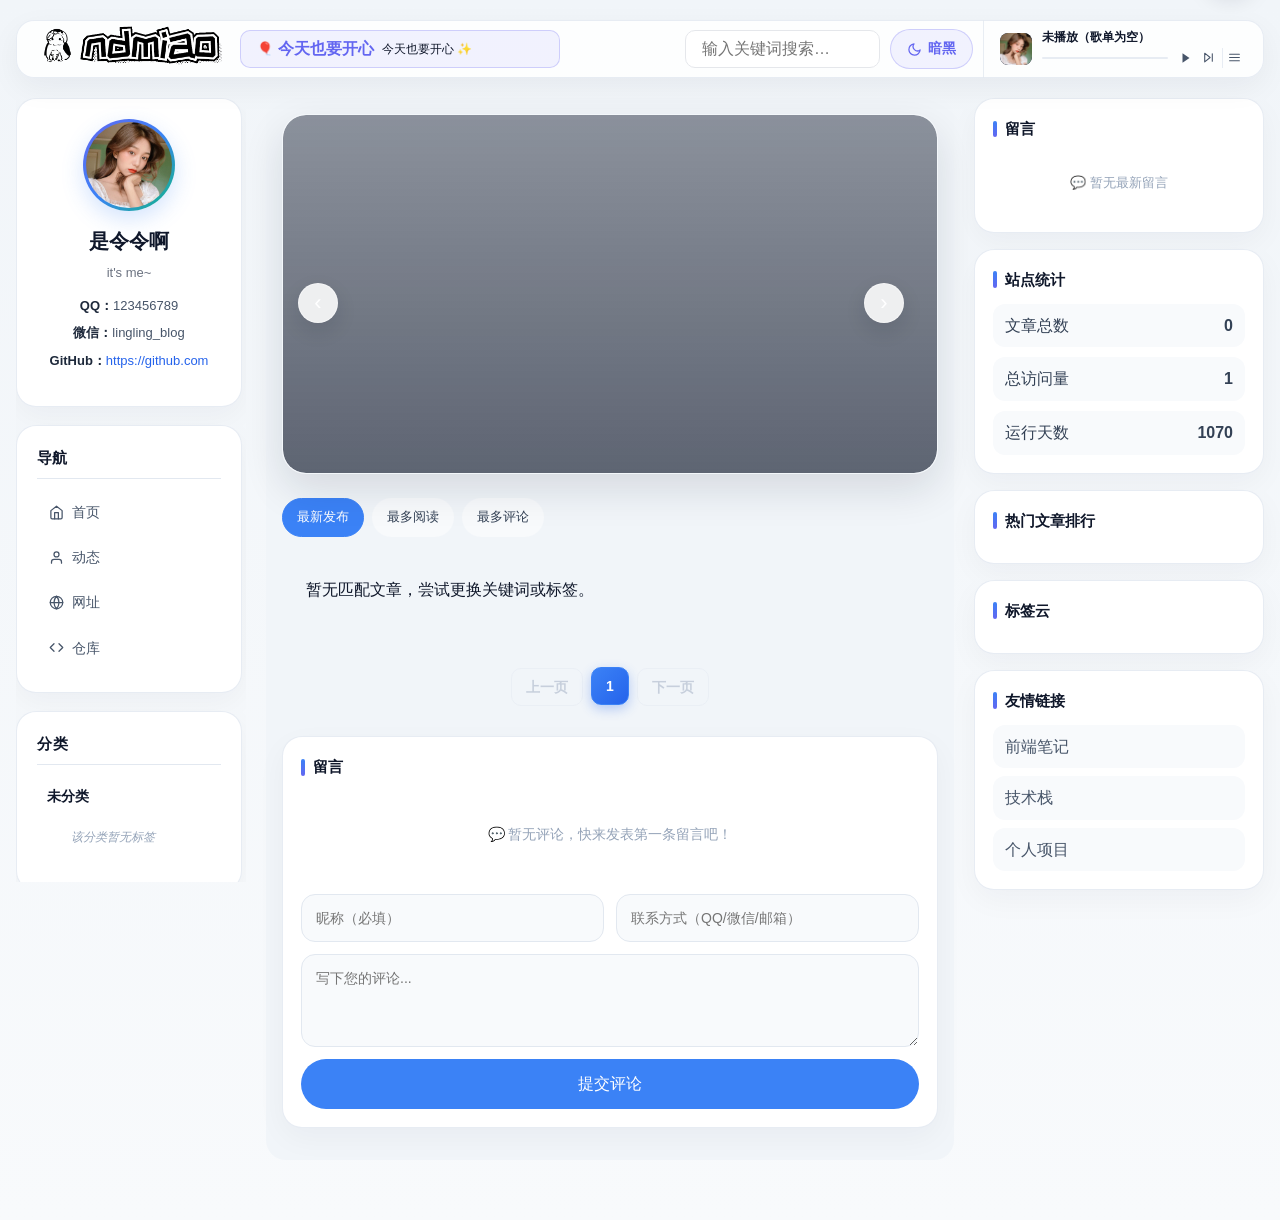
==== index.html @ 724eed47 "boko" ====
<!DOCTYPE html>
<html lang="zh-CN">
<head>
    <meta charset="UTF-8">
    <meta http-equiv="X-UA-Compatible" content="IE=edge">
    <meta name="viewport" content="width=device-width, initial-scale=1.0, maximum-scale=1.0, user-scalable=no">
    <title>是令令啊</title>
    <meta name="description" content="是令令啊的个人博客首页，包含技术随笔、生活记录、前端文章与互动体验。">
    <meta name="keywords" content="个人博客,前端,随笔,技术文章,标签云,RSS,站点地图">
    <link rel="stylesheet" href="css/index.css">
    <link rel="stylesheet" href="https://cdn.jsdelivr.net/npm/vditor@3.10.8/dist/index.css">
</head>
<body class="bg">
    <div id="skeletonOverlay" class="skeleton-overlay" aria-hidden="false">
        <div class="skeleton-box">
            <div class="skeleton-card"></div>
            <div class="skeleton-line"></div>
            <div class="skeleton-line"></div>
            <div class="skeleton-line"></div>
        </div>
    </div>
    <div class="yinying" id="pageLayout">
        <div class="top" role="banner">
            <div style="display:flex; align-items:center; gap:16px; margin-right:auto;">
                <div class="mingzi">
                    <a href="admin/login.html" title="管理员登录"><img src="img/firstlogo.gif" alt="博客logo"></a>
                </div>
                <!-- 顶栏跳动提示标语 (靠左展示) -->
                <div id="topNoticeBanner" class="top-notice-banner"></div>
            </div>
            <div class="top-actions">
                <form id="searchForm" action="#" method="get" role="search">
                    <input autocomplete="off" id="search_input" type="search" name="s"
                           placeholder="输入关键词搜索…" title="搜索文章" aria-label="搜索文章">
                </form>
                <button type="button" class="theme-toggle" id="themeToggle" title="切换暗黑/浅色模式">
                    <svg viewBox="0 0 24 24" width="15" height="15" fill="none" stroke="currentColor" stroke-width="2" stroke-linecap="round" stroke-linejoin="round" class="svg-icon"><path d="M21 12.79A9 9 0 1 1 11.21 3 7 7 0 0 0 21 12.79z"></path></svg>
                    <span>暗黑</span>
                </button>
                <button type="button" class="button" id="adminLogoutBtn" style="display:none;">
                    <svg viewBox="0 0 24 24" width="14" height="14" fill="none" stroke="currentColor" stroke-width="2" stroke-linecap="round" stroke-linejoin="round" class="svg-icon"><path d="M9 21H5a2 2 0 0 1-2-2V5a2 2 0 0 1 2-2h4"></path><polyline points="16 17 21 12 16 7"></polyline><line x1="21" y1="12" x2="9" y2="12"></line></svg>
                    <span>退出管理</span>
                </button>
                <div class="mp-inline" id="mpInline" style="position: relative;">
                    <button type="button" class="mp-inline-cover" id="mpInlineCoverBtn" aria-label="封面（点击切换播放/暂停）" title="点击播放/暂停">
                        <img id="mpCover" src="img/img6.jpg" alt="专辑封面" loading="lazy">
                    </button>
                    <div class="mp-inline-info">
                        <!-- 行1：歌名 -->
                        <div class="mp-inline-meta">
                            <div class="mp-inline-title" id="mpTitle">未播放</div>
                            <div class="mp-inline-time" style="display:none;"><span id="musicTimeCur">00:00</span> / <span id="musicTimeTot">00:00</span></div>
                        </div>
                        <!-- 行2：延长进度条 + 中心对齐控制按钮 -->
                        <div style="display:flex; align-items:center; gap:8px; width:100%;">
                            <div class="mp-inline-progress" id="musicProgress" role="slider" aria-label="播放进度" title="点击调整播放进度" style="flex:1;">
                                <div class="mp-inline-progress-bar" id="musicProgressBar"></div>
                            </div>
                            <div class="mp-inline-ctrls">
                                <button type="button" class="mp-inline-btn mp-inline-play" id="mpPlayBtn" aria-label="播放/暂停" title="播放/暂停">
                                    <svg viewBox="0 0 24 24" width="13" height="13" fill="currentColor" class="svg-icon"><polygon points="6 4 18 12 6 20 6 4"></polygon></svg>
                                </button>
                                <button type="button" class="mp-inline-btn" id="mpNextBtn" aria-label="下一首" title="下一首">
                                    <svg viewBox="0 0 24 24" width="13" height="13" fill="none" stroke="currentColor" stroke-width="2" stroke-linecap="round" stroke-linejoin="round" class="svg-icon"><polygon points="5 4 15 12 5 20 5 4"></polygon><line x1="19" y1="5" x2="19" y2="19"></line></svg>
                                </button>
                                <button type="button" class="mp-inline-btn mp-inline-list" id="mpListBtn" aria-label="展开歌单" title="展开歌单列表">
                                    <svg viewBox="0 0 24 24" width="13" height="13" fill="none" stroke="currentColor" stroke-width="2" stroke-linecap="round" stroke-linejoin="round" class="svg-icon"><line x1="3" y1="12" x2="21" y2="12"></line><line x1="3" y1="6" x2="21" y2="6"></line><line x1="3" y1="18" x2="21" y2="18"></line></svg>
                                </button>
                            </div>
                        </div>
                    </div>
                    <!-- 核心播放器 audio 元素 -->
                    <audio id="bgAudio" preload="auto"></audio>

                    <!-- 下拉出现的歌单列表 -->
                    <div class="mp-list-popover" id="mpListPopover" aria-hidden="true" style="display:none;">
                        <div class="mp-list-popover-head">
                            <span class="mp-list-popover-title">
                                <svg viewBox="0 0 24 24" width="14" height="14" fill="none" stroke="currentColor" stroke-width="2" stroke-linecap="round" stroke-linejoin="round" class="svg-icon" style="margin-right:4px;"><path d="M9 18V5l12-2v13"></path><circle cx="6" cy="18" r="3"></circle><circle cx="18" cy="16" r="3"></circle></svg>
                                播放列表
                            </span>
                            <span class="mp-list-popover-meta">
                                <span id="musicTimeCur2">00:00</span> / <span id="musicTimeTot2">00:00</span>
                                <button type="button" class="mp-gear" id="mpGearBtn" title="歌单管理（仅管理员）" aria-label="歌单管理">
                                    <svg viewBox="0 0 24 24" width="16" height="16" fill="none" stroke="currentColor" stroke-width="2" stroke-linecap="round" stroke-linejoin="round" class="svg-icon"><circle cx="12" cy="12" r="3"></circle><path d="M19.4 15a1.65 1.65 0 0 0 .33 1.82l.06.06a2 2 0 1 1-2.83 2.83l-.06-.06a1.65 1.65 0 0 0-1.82-.33 1.65 1.65 0 0 0-1 1.51V21a2 2 0 1 1-4 0v-.09A1.65 1.65 0 0 0 9 19.4a1.65 1.65 0 0 0-1.82.33l-.06.06a2 2 0 1 1-2.83-2.83l.06-.06a1.65 1.65 0 0 0 .33-1.82 1.65 1.65 0 0 0-1.51-1H3a2 2 0 1 1 0-4h.09A1.65 1.65 0 0 0 4.6 9a1.65 1.65 0 0 0-.33-1.82l-.06-.06a2 2 0 1 1 2.83-2.83l.06.06a1.65 1.65 0 0 0 1.82.33H9a1.65 1.65 0 0 0 1-1.51V3a2 2 0 1 1 4 0v.09a1.65 1.65 0 0 0 1 1.51 1.65 1.65 0 0 0 1.82-.33l.06-.06a2 2 0 1 1 2.83 2.83l-.06.06a1.65 1.65 0 0 0-.33 1.82V9a1.65 1.65 0 0 0 1.51 1H21a2 2 0 1 1 0 4h-.09a1.65 1.65 0 0 0-1.51 1z"></path></svg>
                                </button>
                                <button type="button" class="mp-list-popover-close" id="mpListCloseBtn" title="收起歌单">×</button>
                            </span>
                        </div>
                        <ol class="mp-list" id="mpPlayList"></ol>
                    </div>
                </div>
                <button type="button" class="hamburger mobile-only" id="hamburger" title="打开侧边栏菜单">
                    <svg viewBox="0 0 24 24" width="18" height="18" fill="none" stroke="currentColor" stroke-width="2" stroke-linecap="round" stroke-linejoin="round" class="svg-icon"><line x1="3" y1="12" x2="21" y2="12"></line><line x1="3" y1="6" x2="21" y2="6"></line><line x1="3" y1="18" x2="21" y2="18"></line></svg>
                </button>
            </div>
        </div>

        <aside class="box1" aria-label="侧边栏">
            <div class="touxiang" style="cursor:pointer;" onclick="switchView('space')" title="点击进入个人空间动态">
                <img src="img/img6.jpg" alt="博客博主头像" loading="lazy" id="profileAvatar">
                <div class="nicheng" id="profileName">是令令啊</div>
                <div class="nicheng2" id="profileBio">it's me~</div>
                <div class="profile-social-list" id="leftProfileSocialList" style="margin-top:10px; display:flex; flex-direction:column; gap:4px; font-size:13px; text-align:center;"></div>
                <div class="profile-actions">
                    <button type="button" id="editProfileBtn" style="display:none;">编辑资料</button>
                </div>
            </div>
            <div class="daohang">
                <ul>
                    <li class="daohanglan">导航</li>
                    <li><a href="#" title="首页" onclick="switchView('list'); activeFilters = []; renderArticles(); return false;">首页</a></li>
                    <li><a href="#" title="个人空间动态" onclick="switchView('space'); return false;">动态</a></li>
                    <li><a href="#" title="网址">网址</a></li>
                    <li><a href="#" title="友人">友人</a></li>
                    <li><a href="#" title="仓库">仓库</a></li>
                </ul>
            </div>
            <div class="zucheng">
                <ul>
                    <li class="daohanglan">组成</li>
                    <li><a href="#" title="查看分类">分类</a></li>
                    <li><a href="#" title="查看页面">页面</a></li>
                    <li><a href="#" title="查看友链">友链</a></li>
                </ul>
            </div>
            <div class="guanli" id="leftGuanliSection" aria-label="管理员板块">
                <ul>
                    <!-- 管理员专属条目：由 renderAdminUI() 动态注入 -->
                </ul>
            </div>
        </aside>

        <main class="box2" id="mainContent">
            <!-- 视图 1：文章列表视图 -->
            <div id="listView" class="main-view active">
                <section class="hero-carousel" aria-label="置顶推荐文章" style="position:relative; margin-bottom:24px;">
                    <article class="hero-glass-card" id="heroCard">
                        <div class="glass-overlay">
                            <h3 id="heroTitle" class="glass-title"></h3>
                            <div id="heroMeta" class="glass-meta"></div>
                            <p id="heroSummary" class="glass-summary"></p>
                        </div>
                    </article>
                    <div class="hero-control">
                        <button type="button" id="heroPrev" title="上一条推荐">‹</button>
                        <button type="button" id="heroNext" title="下一条推荐">›</button>
                    </div>
                </section>

                <section class="article-tools" style="display:flex; align-items:center; justify-content:space-between; flex-wrap:nowrap; gap:12px;">
                    <div style="display:flex; align-items:center; gap:12px; flex-wrap:wrap;">
                        <div class="sort-group" style="transform:none; margin:0;" aria-label="排序方式">
                            <button type="button" data-sort="date" class="active">最新发布</button>
                            <button type="button" data-sort="read">最多阅读</button>
                            <button type="button" data-sort="comment">最多评论</button>
                        </div>
                        <div class="filter-chips" id="activeFilters" aria-live="polite"></div>
                    </div>
                    <button type="button" class="primary-btn" id="homeAddArticleBtn" onclick="openArticleEditor()" style="display:none; padding:8px 18px; font-size:13px; border-radius:999px; align-items:center; gap:6px; flex-shrink:0; margin:0;">
                        <svg viewBox="0 0 24 24" width="14" height="14" fill="none" stroke="currentColor" stroke-width="2" stroke-linecap="round" stroke-linejoin="round" class="svg-icon"><path d="M11 4H4a2 2 0 0 0-2 2v14a2 2 0 0 0 2 2h14a2 2 0 0 0 2-2v-7"></path><path d="M18.5 2.5a2.121 2.121 0 0 1 3 3L12 15l-4 1 1-4 9.5-9.5z"></path></svg>
                        <span>新增文章</span>
                    </button>
                </section>

                <!-- 筛选结果标题：仅在有筛选/搜索条件时显示 -->
                <div id="filterResultHeader" class="filter-result-header" style="display:none;"></div>

                <section class="article-list" id="articleList" aria-label="文章列表"></section>

                <div class="page-box" id="pagination" aria-label="分页导航"></div>

                <section class="comments box3-card" id="commentSection">
                    <h4>留言</h4>
                    <div id="commentList"></div>
                    <form id="commentForm" class="comment-form" action="#" style="margin-top:16px;">
                        <div class="comment-form-row">
                            <div class="comment-form-col">
                                <input id="commentName" type="text" placeholder="昵称（必填）" required>
                            </div>
                            <div class="comment-form-col">
                                <input id="commentContact" type="text" placeholder="联系方式（QQ/微信/邮箱）" required>
                            </div>
                        </div>
                        <textarea id="commentContent" rows="3" placeholder="写下您的评论..." required></textarea>
                        <button type="submit">提交评论</button>
                    </form>
                </section>
            </div>

            <!-- 视图 2：文章阅读/详情视图（整体布局不变，主区域直接切换） -->
            <div id="detailView" class="main-view" style="display:none;">
                <div class="inline-detail-card">
                    <div class="inline-header">
                        <button type="button" class="back-btn" id="detailBackBtn">
                            <svg viewBox="0 0 24 24" width="14" height="14" fill="none" stroke="currentColor" stroke-width="2" stroke-linecap="round" stroke-linejoin="round" class="svg-icon"><line x1="19" y1="12" x2="5" y2="12"></line><polyline points="12 19 5 12 12 5"></polyline></svg>
                            <span>返回文章列表</span>
                        </button>
                        <div class="inline-detail-actions" id="detailAdminActions" style="display:none;">
                            <button type="button" class="action-btn admin-edit" id="detailEditBtn">
                                <svg viewBox="0 0 24 24" width="14" height="14" fill="none" stroke="currentColor" stroke-width="2" stroke-linecap="round" stroke-linejoin="round" class="svg-icon"><path d="M11 4H4a2 2 0 0 0-2 2v14a2 2 0 0 0 2 2h14a2 2 0 0 0 2-2v-7"></path><path d="M18.5 2.5a2.121 2.121 0 0 1 3 3L12 15l-4 1 1-4 9.5-9.5z"></path></svg>
                                <span>编辑文章</span>
                            </button>
                            <button type="button" class="action-btn delete-btn" id="detailDeleteBtn">
                                <svg viewBox="0 0 24 24" width="14" height="14" fill="none" stroke="currentColor" stroke-width="2" stroke-linecap="round" stroke-linejoin="round" class="svg-icon"><polyline points="3 6 5 6 21 6"></polyline><path d="M19 6v14a2 2 0 0 1-2 2H7a2 2 0 0 1-2-2V6m3 0V4a2 2 0 0 1 2-2h4a2 2 0 0 1 2 2v2"></path></svg>
                                <span>删除文章</span>
                            </button>
                        </div>
                    </div>
                    <h1 id="inlineDetailTitle" class="inline-title">文章标题</h1>
                    <div class="inline-meta" id="inlineDetailMeta"></div>
                    <img id="inlineDetailCover" class="inline-cover" src="" alt="文章封面">
                    <div class="inline-tags" id="inlineDetailTags"></div>
                    <div class="inline-content markdown-content" id="inlineDetailContent"></div>

                    <!-- 详情页：文章内容下方居中 → 点赞 / 收藏 -->
                    <div class="detail-like-favorite-bar" id="detailLikeFavoriteBar" aria-label="点赞与收藏">
                        <button type="button" class="detail-like-btn" data-viewer-action="like">
                            <svg viewBox="0 0 24 24" width="16" height="16" fill="none" stroke="currentColor" stroke-width="2" stroke-linecap="round" stroke-linejoin="round" class="svg-icon"><path d="M14 9V5a3 3 0 0 0-3-3l-4 9v11h11.28a2 2 0 0 0 2-1.7l1.38-9a2 2 0 0 0-2-2.3zM7 22H4a2 2 0 0 1-2-2v-7a2 2 0 0 1 2-2h3"></path></svg>
                            <span class="btn-text">点赞</span>
                        </button>
                        <button type="button" class="detail-fav-btn" data-viewer-action="favorite">
                            <svg viewBox="0 0 24 24" width="16" height="16" fill="none" stroke="currentColor" stroke-width="2" stroke-linecap="round" stroke-linejoin="round" class="svg-icon"><polygon points="12 2 15.09 8.26 22 9.27 17 14.14 18.18 21.02 12 17.77 5.82 21.02 7 14.14 2 9.27 8.91 8.26 12 2"></polygon></svg>
                            <span class="btn-text">收藏</span>
                        </button>
                    </div>

                    <!-- 文章详情页专属评论区域 -->
                    <section class="detail-comments-box" style="margin-top:40px; padding-top:24px; border-top:1px solid var(--border-color);">
                        <h3 style="font-size:18px; font-weight:700; margin-bottom:16px; display:flex; align-items:center; gap:8px;">
                            <svg viewBox="0 0 24 24" width="18" height="18" fill="none" stroke="currentColor" stroke-width="2" stroke-linecap="round" stroke-linejoin="round" class="svg-icon"><path d="M21 15a2 2 0 0 1-2 2H7l-4 4V5a2 2 0 0 1 2-2h14a2 2 0 0 1 2 2z"></path></svg>
                            <span>本文评论</span>
                        </h3>
                        <div id="inlineArticleCommentList" style="margin-bottom:20px;"></div>
                        <form id="inlineArticleCommentForm" onsubmit="return false;" class="comment-form">
                            <div class="comment-form-row" style="margin-bottom:10px;">
                                <div class="comment-form-col">
                                    <input id="inlineArticleCommentName" type="text" placeholder="昵称（必填）" required>
                                </div>
                                <div class="comment-form-col">
                                    <input id="inlineArticleCommentContact" type="text" placeholder="联系方式（QQ/微信/邮箱）" required>
                                </div>
                            </div>
                            <div style="margin-bottom:10px;">
                                <textarea id="inlineArticleCommentContent" rows="3" placeholder="写下您对本文的评论与想法..." required style="width:100%; padding:10px 14px; border-radius:10px; border:1px solid var(--border-color); font-size:14px; font-family:inherit; background:var(--bg-card); color:var(--text-main);"></textarea>
                            </div>
                            <button type="button" id="inlineArticleCommentSubmit" class="primary-btn" style="padding:10px 24px; border-radius:999px; font-size:14px; font-weight:600;">发表评论</button>
                        </form>
                    </section>
                </div>
            </div>

            <!-- 视图 3：文章编辑器视图 -->
            <div id="editorView" class="main-view" style="display:none;">
                <div class="inline-editor-card">
                    <div class="inline-header" style="display:flex; align-items:center; justify-content:space-between; flex-wrap:wrap; gap:10px;">
                        <div style="display:flex; align-items:center; gap:12px;">
                            <h3 id="editorFormTitle" style="margin:0;">文章编辑器</h3>
                            <span id="editorAutoSaveStatus" style="font-size:12px; color:var(--primary); font-weight:600; background:var(--primary-light); padding:4px 10px; border-radius:999px; display:inline-flex; align-items:center; gap:4px;">
                                <svg viewBox="0 0 24 24" width="13" height="13" fill="none" stroke="currentColor" stroke-width="2" stroke-linecap="round" stroke-linejoin="round" class="svg-icon"><path d="M19 21H5a2 2 0 0 1-2-2V5a2 2 0 0 1 2-2h11l5 5v11a2 2 0 0 1-2 2z"></path><polyline points="17 21 17 13 7 13 7 21"></polyline><polyline points="7 3 7 8 15 8"></polyline></svg>
                                实时防丢自动保存开启
                            </span>
                        </div>
                        <button type="button" class="back-btn" id="editorCancelBtn">
                            <svg viewBox="0 0 24 24" width="14" height="14" fill="none" stroke="currentColor" stroke-width="2" stroke-linecap="round" stroke-linejoin="round" class="svg-icon"><line x1="19" y1="12" x2="5" y2="12"></line><polyline points="12 19 5 12 12 5"></polyline></svg>
                            <span>返回</span>
                        </button>
                    </div>
                    <form id="inlineEditorForm" onsubmit="return false;" class="editor-form-grid">
                        <div class="form-group">
                            <label for="inlineArticleTitle">文章标题</label>
                            <input id="inlineArticleTitle" type="text" placeholder="输入文章标题">
                        </div>
                        <!-- 分类与标签并行 -->
                        <div style="display:grid; grid-template-columns:1fr 1fr; gap:16px;">
                            <div class="form-group" style="margin-bottom:0;">
                                <div style="display:flex; align-items:center; justify-content:space-between; margin-bottom:8px;">
                                    <label for="inlineArticleCategoryInput" style="font-weight:700; color:var(--text-main); margin:0; display:inline-flex; align-items:center; gap:4px;">
                                        <svg viewBox="0 0 24 24" width="14" height="14" fill="none" stroke="currentColor" stroke-width="2" stroke-linecap="round" stroke-linejoin="round" class="svg-icon"><path d="M22 19a2 2 0 0 1-2 2H4a2 2 0 0 1-2-2V5a2 2 0 0 1 2-2h5l2 3h9a2 2 0 0 1 2 2z"></path></svg>
                                        文章分类
                                    </label>
                                    <span style="font-size:12px; color:var(--text-muted);">支持手动输入或轻点已有分类选择</span>
                                </div>
                                <div style="display:flex; flex-direction:column; gap:6px;">
                                    <input id="inlineArticleCategoryInput" type="text" placeholder="输入分类或点下方分类" style="padding:10px 14px; border-radius:10px; border:1px solid var(--border-color); font-size:14px; width:100%; background:var(--bg-card); color:var(--text-main);">
                                    <input id="inlineArticleCategory" type="hidden" value="">
                                    <div id="inlineArticleCategoryPicker" style="display:flex; flex-wrap:wrap; gap:4px; max-height:64px; overflow-y:auto;"></div>
                                </div>
                            </div>
                            <div class="form-group" style="margin-bottom:0;">
                                <div style="display:flex; align-items:center; justify-content:space-between; margin-bottom:8px;">
                                    <label for="inlineArticleTags" style="font-weight:700; color:var(--text-main); margin:0; display:inline-flex; align-items:center; gap:4px;">
                                        <svg viewBox="0 0 24 24" width="14" height="14" fill="none" stroke="currentColor" stroke-width="2" stroke-linecap="round" stroke-linejoin="round" class="svg-icon"><path d="M20.59 13.41l-7.17 7.17a2 2 0 0 1-2.83 0L2 12V2h10l8.59 8.59a2 2 0 0 1 0 2.82z"></path><line x1="7" y1="7" x2="7.01" y2="7"></line></svg>
                                        文章标签
                                    </label>
                                    <span style="font-size:12px; color:var(--text-muted);">支持手动输入或轻点热标签快捷勾选</span>
                                </div>
                                <div style="display:flex; flex-direction:column; gap:6px;">
                                    <input id="inlineArticleTags" type="text" placeholder="输入标签，以逗号分隔 (如：前端, 随笔, 笔记)" style="padding:10px 14px; border-radius:10px; border:1px solid var(--border-color); font-size:14px; width:100%; background:var(--bg-card); color:var(--text-main);">
                                    <div id="inlineArticleTagPicker" style="display:flex; flex-wrap:wrap; gap:4px; max-height:64px; overflow-y:auto;"></div>
                                </div>
                            </div>
                        </div>
                        <div class="form-group">
                            <label style="font-weight:700; margin-bottom:8px; display:flex; align-items:center; gap:6px; color:var(--text-main);">
                                <svg viewBox="0 0 24 24" width="15" height="15" fill="none" stroke="currentColor" stroke-width="2" stroke-linecap="round" stroke-linejoin="round" class="svg-icon"><rect x="3" y="3" width="18" height="18" rx="2" ry="2"></rect><circle cx="8.5" cy="8.5" r="1.5"></circle><polyline points="21 15 16 10 5 21"></polyline></svg>
                                封面图片设置（支持网络 URL 链接、上传本地图片或无封面）
                            </label>
                            <div class="image-option-tabs">
                                <button type="button" class="tab-btn active" id="coverTabUrl">网络 URL 链接</button>
                                <button type="button" class="tab-btn" id="coverTabFile">上传本地图片</button>
                                <button type="button" class="tab-btn" id="coverTabNone">无封面图片</button>
                            </div>
                            <div id="coverUrlPane" class="image-pane">
                                <input id="inlineArticleCover" type="text" placeholder="输入封面图片 URL 或相对路径 (如 img/img6.jpg)">
                            </div>
                            <div id="coverFilePane" class="image-pane" style="display:none;">
                                <label class="file-pick-btn">
                                    <svg viewBox="0 0 24 24" width="14" height="14" fill="none" stroke="currentColor" stroke-width="2" stroke-linecap="round" stroke-linejoin="round" class="svg-icon"><path d="M22 19a2 2 0 0 1-2 2H4a2 2 0 0 1-2-2V5a2 2 0 0 1 2-2h5l2 3h9a2 2 0 0 1 2 2z"></path></svg>
                                    选择本地图片文件
                                    <input type="file" id="inlineArticleCoverFile" accept="image/*" style="display:none;">
                                </label>
                                <span id="coverFileNameTip" class="file-tip">未选择文件</span>
                            </div>
                        </div>
                        <div class="form-group">
                            <label style="font-weight:700; margin-bottom:8px; display:flex; align-items:center; justify-content:space-between; color:var(--text-main);">
                                <span style="display:inline-flex; align-items:center; gap:6px;">
                                    <svg viewBox="0 0 24 24" width="15" height="15" fill="none" stroke="currentColor" stroke-width="2" stroke-linecap="round" stroke-linejoin="round" class="svg-icon"><path d="M11 4H4a2 2 0 0 0-2 2v14a2 2 0 0 0 2 2h14a2 2 0 0 0 2-2v-7"></path><path d="M18.5 2.5a2.121 2.121 0 0 1 3 3L12 15l-4 1 1-4 9.5-9.5z"></path></svg>
                                    文章正文内容（Vditor 沉浸式 Typora 风格 Markdown 编辑器）：
                                </span>
                                <span style="font-size:12px; font-weight:normal; color:var(--text-muted);">支持 Typora 实时即时渲染 (IR)、代码高亮、表格与全撤回</span>
                            </label>
                            <div id="vditor" style="min-height: 580px; border-radius: 12px; overflow: hidden; border: 1px solid var(--border-color);"></div>
                        </div>
                        <div class="editor-actions">
                            <button type="button" class="primary-btn" id="inlineSaveArticleBtn">保存文章</button>
                            <button type="button" class="secondary-btn" id="inlineResetArticleBtn">重置</button>
                            <button type="button" class="secondary-btn" id="inlineCancelEditorBtn">取消</button>
                        </div>
                    </form>
                </div>
            </div>

            <!-- 视图 4：管理员控制台视图 -->
            <div id="adminControlView" class="main-view" style="display:none;">
                <div class="inline-detail-card" style="padding:24px;">
                    <div class="inline-header" style="margin-bottom:24px; display:flex; align-items:center; justify-content:space-between; border-bottom:1px solid var(--border-color); padding-bottom:12px;">
                        <h3 style="font-size:20px; font-weight:700; margin:0; display:flex; align-items:center; gap:8px;">
                            <svg viewBox="0 0 24 24" width="20" height="20" fill="none" stroke="currentColor" stroke-width="2" stroke-linecap="round" stroke-linejoin="round" class="svg-icon"><circle cx="12" cy="12" r="3"></circle><path d="M19.4 15a1.65 1.65 0 0 0 .33 1.82l.06.06a2 2 0 1 1-2.83 2.83l-.06-.06a1.65 1.65 0 0 0-1.82-.33 1.65 1.65 0 0 0-1 1.51V21a2 2 0 1 1-4 0v-.09A1.65 1.65 0 0 0 9 19.4a1.65 1.65 0 0 0-1.82.33l-.06.06a2 2 0 1 1-2.83-2.83l.06-.06a1.65 1.65 0 0 0 .33-1.82 1.65 1.65 0 0 0-1.51-1H3a2 2 0 1 1 0-4h.09A1.65 1.65 0 0 0 4.6 9a1.65 1.65 0 0 0-.33-1.82l-.06-.06a2 2 0 1 1 2.83-2.83l.06.06a1.65 1.65 0 0 0 1.82.33H9a1.65 1.65 0 0 0 1-1.51V3a2 2 0 1 1 4 0v.09a1.65 1.65 0 0 0 1 1.51 1.65 1.65 0 0 0 1.82-.33l.06-.06a2 2 0 1 1 2.83 2.83l-.06.06a1.65 1.65 0 0 0-.33 1.82V9a1.65 1.65 0 0 0 1.51 1H21a2 2 0 1 1 0 4h-.09a1.65 1.65 0 0 0-1.51 1z"></path></svg>
                            管理员控制面板
                        </h3>
                        <button type="button" class="back-btn" id="closeAdminControlBtn">
                            <svg viewBox="0 0 24 24" width="14" height="14" fill="none" stroke="currentColor" stroke-width="2" stroke-linecap="round" stroke-linejoin="round" class="svg-icon"><line x1="19" y1="12" x2="5" y2="12"></line><polyline points="12 19 5 12 12 5"></polyline></svg>
                            <span>返回首页</span>
                        </button>
                    </div>
                    <div class="admin-grid" style="display:grid; grid-template-columns:repeat(auto-fill, minmax(150px, 1fr)); gap:20px;">
                        <!-- 第一个卡片：图册管理 -->
                        <div class="admin-square-card" id="openGalleryBtn" style="cursor:pointer; display:flex; flex-direction:column; align-items:center; justify-content:center; aspect-ratio:1/1; border:1px solid var(--border-color); border-radius:16px; transition:all 0.3s ease; background:var(--primary-light); padding:16px; text-align:center;">
                            <span style="font-size:32px; margin-bottom:10px; color:var(--primary);">
                                <svg viewBox="0 0 24 24" width="32" height="32" fill="none" stroke="currentColor" stroke-width="2" stroke-linecap="round" stroke-linejoin="round" class="svg-icon"><rect x="3" y="3" width="18" height="18" rx="2" ry="2"></rect><circle cx="8.5" cy="8.5" r="1.5"></circle><polyline points="21 15 16 10 5 21"></polyline></svg>
                            </span>
                            <span style="font-weight:700; font-size:15px; display:block; color:var(--text-main);">图册管理</span>
                        </div>
                        <!-- 第二个卡片：主题高级定制入口卡片 -->
                        <div class="admin-square-card" id="openThemeSettingsCard" onclick="openThemeModal()" style="cursor:pointer; display:flex; flex-direction:column; align-items:center; justify-content:center; aspect-ratio:1/1; border:1px solid var(--primary-border); border-radius:16px; transition:all 0.3s ease; background:var(--primary-light); padding:16px; text-align:center;">
                            <span style="font-size:32px; margin-bottom:10px; color:var(--primary);">
                                <svg viewBox="0 0 24 24" width="32" height="32" fill="none" stroke="currentColor" stroke-width="2" stroke-linecap="round" stroke-linejoin="round" class="svg-icon"><circle cx="12" cy="12" r="3"></circle><path d="M19.4 15a1.65 1.65 0 0 0 .33 1.82l.06.06a2 2 0 1 1-2.83 2.83l-.06-.06a1.65 1.65 0 0 0-1.82-.33 1.65 1.65 0 0 0-1 1.51V21a2 2 0 1 1-4 0v-.09A1.65 1.65 0 0 0 9 19.4a1.65 1.65 0 0 0-1.82.33l-.06.06a2 2 0 1 1-2.83-2.83l.06-.06a1.65 1.65 0 0 0 .33-1.82 1.65 1.65 0 0 0-1.51-1H3a2 2 0 1 1 0-4h.09A1.65 1.65 0 0 0 4.6 9a1.65 1.65 0 0 0-.33-1.82l-.06-.06a2 2 0 1 1 2.83-2.83l.06.06a1.65 1.65 0 0 0 1.82.33H9a1.65 1.65 0 0 0 1-1.51V3a2 2 0 1 1 4 0v.09a1.65 1.65 0 0 0 1 1.51 1.65 1.65 0 0 0 1.82-.33l.06-.06a2 2 0 1 1 2.83 2.83l-.06.06a1.65 1.65 0 0 0-.33 1.82V9a1.65 1.65 0 0 0 1.51 1H21a2 2 0 1 1 0 4h-.09a1.65 1.65 0 0 0-1.51 1z"></path></svg>
                            </span>
                            <span style="font-weight:700; font-size:15px; display:block; color:var(--text-main);">主题高级定制</span>
                        </div>
                        <!-- 自定义跳转链接卡片列表 -->
                        <div id="customAdminLinksList" style="display:contents;"></div>
                        <!-- 添加自定义链接卡片 -->
                        <div class="admin-square-card add-card" id="addNewAdminLinkBtn" style="cursor:pointer; display:flex; flex-direction:column; align-items:center; justify-content:center; aspect-ratio:1/1; border:1px dashed var(--text-muted); border-radius:16px; color:var(--text-muted); padding:16px; text-align:center;">
                            <span style="font-size:28px; margin-bottom:10px; color:var(--primary);">
                                <svg viewBox="0 0 24 24" width="28" height="28" fill="none" stroke="currentColor" stroke-width="2" stroke-linecap="round" stroke-linejoin="round" class="svg-icon"><line x1="12" y1="5" x2="12" y2="19"></line><line x1="5" y1="12" x2="19" y2="12"></line></svg>
                            </span>
                            <span style="font-weight:700; font-size:15px; display:block;">添加快捷链接</span>
                        </div>
                    </div>
                </div>
            </div>

            <!-- 视图 5：图册管理模块视图 -->
            <div id="galleryView" class="main-view" style="display:none;">
                <div class="inline-detail-card" style="padding:24px;">
                    <div class="inline-header" style="margin-bottom:24px; display:flex; align-items:center; justify-content:space-between; border-bottom:1px solid var(--border-color); padding-bottom:12px;">
                        <h3 style="font-size:20px; font-weight:700; margin:0; display:flex; align-items:center; gap:8px;">
                            <svg viewBox="0 0 24 24" width="20" height="20" fill="none" stroke="currentColor" stroke-width="2" stroke-linecap="round" stroke-linejoin="round" class="svg-icon"><rect x="3" y="3" width="18" height="18" rx="2" ry="2"></rect><circle cx="8.5" cy="8.5" r="1.5"></circle><polyline points="21 15 16 10 5 21"></polyline></svg>
                            图册管理系统
                        </h3>
                        <button type="button" class="back-btn" id="backToAdminControlBtn">
                            <svg viewBox="0 0 24 24" width="14" height="14" fill="none" stroke="currentColor" stroke-width="2" stroke-linecap="round" stroke-linejoin="round" class="svg-icon"><line x1="19" y1="12" x2="5" y2="12"></line><polyline points="12 19 5 12 12 5"></polyline></svg>
                            <span>返回控制面板</span>
                        </button>
                    </div>
                    <div class="gallery-toolbar" style="display:flex; gap:12px; margin-bottom:20px; align-items:center; flex-wrap:wrap;">
                        <input type="search" id="gallerySearchInput" placeholder="检索图册内所有图片..." style="flex:1; padding:10px 14px; border-radius:10px; border:1px solid var(--border-color); outline:none; background:var(--bg-card); color:var(--text-main);">
                        <button type="button" class="primary-btn" id="galleryAddBtn" style="padding:10px 20px; font-size:14px; border-radius:999px; display:inline-flex; align-items:center; gap:6px;">
                            <svg viewBox="0 0 24 24" width="14" height="14" fill="none" stroke="currentColor" stroke-width="2" stroke-linecap="round" stroke-linejoin="round" class="svg-icon"><line x1="12" y1="5" x2="12" y2="19"></line><line x1="5" y1="12" x2="19" y2="12"></line></svg>
                            <span>新增图片</span>
                        </button>
                    </div>
                    <div class="gallery-grid" id="galleryGrid" style="display:grid; grid-template-columns:repeat(auto-fill, minmax(130px, 1fr)); gap:16px; max-height:480px; overflow-y:auto; padding-right:6px;"></div>
                </div>
            </div>

            <!-- 视图 6：回收站（管理员专属） -->
            <div id="trashView" class="main-view" style="display:none;">
                <div class="inline-detail-card" style="padding:24px;">
                    <div class="inline-header" style="margin-bottom:20px; display:flex; flex-wrap:wrap; align-items:center; justify-content:space-between; gap:12px; border-bottom:1px solid var(--border-color); padding-bottom:12px;">
                        <div style="display:flex; align-items:center; gap:12px; flex-wrap:wrap;">
                            <h3 style="font-size:20px; font-weight:700; margin:0; display:flex; align-items:center; gap:8px;">
                                <svg viewBox="0 0 24 24" width="20" height="20" fill="none" stroke="currentColor" stroke-width="2" stroke-linecap="round" stroke-linejoin="round" class="svg-icon"><polyline points="3 6 5 6 21 6"></polyline><path d="M19 6v14a2 2 0 0 1-2 2H7a2 2 0 0 1-2-2V6m3 0V4a2 2 0 0 1 2-2h4a2 2 0 0 1 2 2v2"></path></svg>
                                回收站
                            </h3>
                            <span id="trashSummaryBadge" style="display:inline-flex; align-items:center; padding:3px 10px; font-size:12px; font-weight:700; border-radius:999px; background:var(--danger-light); color:var(--danger);">当前 0 篇</span>
                        </div>
                        <div style="display:flex; gap:8px; flex-wrap:wrap; align-items:center;">
                            <button type="button" class="back-btn" id="trashBackToListBtn">
                                <svg viewBox="0 0 24 24" width="14" height="14" fill="none" stroke="currentColor" stroke-width="2" stroke-linecap="round" stroke-linejoin="round" class="svg-icon"><line x1="19" y1="12" x2="5" y2="12"></line><polyline points="12 19 5 12 12 5"></polyline></svg>
                                <span>返回首页</span>
                            </button>
                            <button type="button" class="danger-btn" id="trashEmptyAllBtn" style="padding:8px 16px; border-radius:999px; font-size:13px; display:inline-flex; align-items:center; gap:6px;">
                                <svg viewBox="0 0 24 24" width="14" height="14" fill="none" stroke="currentColor" stroke-width="2" stroke-linecap="round" stroke-linejoin="round" class="svg-icon"><polygon points="7.86 2 16.14 2 22 7.86 22 16.14 16.14 22 7.86 22 2 16.14 2 7.86 7.86 2"></polygon><line x1="12" y1="8" x2="12" y2="12"></line><line x1="12" y1="16" x2="12.01" y2="16"></line></svg>
                                <span>清空回收站</span>
                            </button>
                        </div>
                    </div>
                    <p style="margin:0 0 16px; color:var(--text-muted); font-size:13px; line-height:1.6;">这里存放的是<strong>管理员删除的文章</strong>。可再次「编辑再发布」、「直接恢复」或「彻底删除」。彻底删除后无法恢复，请谨慎操作。</p>
                    <div id="trashCardList" class="trash-card-list"></div>
                </div>
            </div>

            <!-- 视图 7：个人空间动态页面 -->
            <div id="spaceView" class="main-view" style="display:none;">
                <div style="display:flex; align-items:center; justify-content:space-between; flex-wrap:wrap; gap:10px; margin-bottom:20px;">
                    <div class="breadcrumb-nav" style="margin:0;">
                        <span class="breadcrumb-item" style="cursor:pointer;" onclick="switchView('list'); activeFilters = []; renderArticles();">首页</span>
                        <span class="breadcrumb-separator">/</span>
                        <span class="breadcrumb-item active">个人空间动态</span>
                    </div>
                    <button type="button" class="back-btn" onclick="switchView('list');">
                        <svg viewBox="0 0 24 24" width="14" height="14" fill="none" stroke="currentColor" stroke-width="2" stroke-linecap="round" stroke-linejoin="round" class="svg-icon"><line x1="19" y1="12" x2="5" y2="12"></line><polyline points="12 19 5 12 12 5"></polyline></svg>
                        <span>返回文章列表</span>
                    </button>
                </div>

                <div class="space-page-grid" style="display:grid; grid-template-columns:1fr 310px; gap:20px;">
                    <!-- 左侧列：发布框 + 动态列表 -->
                    <div class="space-left-col">
                        <!-- 管理员发布动态框 (仅管理员可见) -->
                        <div class="box3-card space-publish-card" id="spacePublishCard" style="display:none; margin-bottom:20px; padding:20px;">
                            <h4 style="margin:0 0 12px; font-size:16px; font-weight:700; display:flex; align-items:center; gap:8px; color:var(--text-main);">
                                <svg viewBox="0 0 24 24" width="16" height="16" fill="none" stroke="currentColor" stroke-width="2" stroke-linecap="round" stroke-linejoin="round" class="svg-icon"><path d="M11 4H4a2 2 0 0 0-2 2v14a2 2 0 0 0 2 2h14a2 2 0 0 0 2-2v-7"></path><path d="M18.5 2.5a2.121 2.121 0 0 1 3 3L12 15l-4 1 1-4 9.5-9.5z"></path></svg>
                                <span>发布新动态</span>
                            </h4>
                            <textarea id="feedPublishText" placeholder="分享此刻的想法、碎碎念或技术进展..." style="width:100%; min-height:86px; padding:12px; border-radius:12px; border:1px solid var(--border-color); background:var(--bg-body); color:var(--text-main); resize:vertical; outline:none; font-size:14px; margin-bottom:12px; font-family:inherit;"></textarea>
                            
                            <div style="display:flex; align-items:center; justify-content:space-between; flex-wrap:wrap; gap:10px;">
                                <div style="display:flex; align-items:center; gap:10px;">
                                    <label class="secondary-btn" style="padding:6px 14px; font-size:12px; border-radius:999px; cursor:pointer; display:inline-flex; align-items:center; gap:4px;">
                                        <svg viewBox="0 0 24 24" width="14" height="14" fill="none" stroke="currentColor" stroke-width="2" stroke-linecap="round" stroke-linejoin="round" class="svg-icon"><rect x="3" y="3" width="18" height="18" rx="2" ry="2"></rect><circle cx="8.5" cy="8.5" r="1.5"></circle><polyline points="21 15 16 10 5 21"></polyline></svg>
                                        <span>附加图片</span>
                                        <input type="file" id="feedImageInput" accept="image/*" multiple style="display:none;" onchange="handleFeedImageSelect(this)">
                                    </label>
                                    <span id="feedImageTip" style="font-size:12px; color:var(--text-muted);"></span>
                                </div>
                                <button type="button" class="primary-btn" onclick="submitNewFeed()" style="padding:8px 24px; font-size:13.5px; border-radius:999px;">
                                    发布动态
                                </button>
                            </div>
                            <div id="feedImagePreviewWrap" style="display:flex; gap:8px; flex-wrap:wrap; margin-top:10px;"></div>
                        </div>

                        <!-- 动态时间线列表容器 -->
                        <div id="feedTimelineList" style="display:flex; flex-direction:column; gap:20px;"></div>
                    </div>

                    <!-- 右侧列：博主个人信息名片 + 日历活跃周期 -->
                    <div class="space-right-col" style="display:flex; flex-direction:column; gap:20px;">
                        <!-- 博主个人空间名片 -->
                        <div class="box3-card space-profile-card" style="padding:22px; text-align:center;">
                            <div style="position:relative; width:88px; height:88px; margin:0 auto 12px;">
                                <img id="spaceAvatarImg" src="img/img6.jpg" alt="博主头像" style="width:88px; height:88px; border-radius:50%; object-fit:cover; border:3px solid var(--primary-border); box-shadow:0 8px 20px rgba(0,0,0,0.12);">
                                <span style="position:absolute; bottom:2px; right:4px; width:16px; height:16px; border-radius:50%; background:#10b981; border:2px solid #fff;" title="在线中"></span>
                            </div>
                            <h3 id="spaceNameTxt" style="font-size:18px; font-weight:800; color:var(--text-main); margin-bottom:4px;">是令令啊</h3>
                            <p id="spaceBioTxt" style="font-size:13px; color:var(--text-muted); margin-bottom:14px;">it's me~</p>
                            
                            <div style="padding:12px; border-radius:12px; background:var(--primary-light); color:var(--text-secondary); font-size:12.5px; line-height:1.6; text-align:left; margin-bottom:14px; border:1px solid var(--primary-border);">
                                <strong style="color:var(--primary); display:block; margin-bottom:4px;">💡 自我介绍：</strong>
                                <span id="spaceAboutTxt">热衷于前端开发与 UI/UX 极致交互体验，喜爱全栈探索、设计系统与博客雕琢。欢迎来到我的个人空间动态！✨</span>
                            </div>

                            <div style="display:flex; justify-content:center; gap:8px; flex-wrap:wrap;" id="spaceSocialBadges">
                                <span class="frh-chip" style="font-size:12px; padding:4px 10px;">💬 微信: lingling_blog</span>
                                <span class="frh-chip" style="font-size:12px; padding:4px 10px;">⚡ GitHub: github.com</span>
                            </div>
                        </div>

                        <!-- 日历活跃周期板块 (Activity Heatmap & Calendar Navigation & Memo Support) -->
                        <div class="box3-card space-activity-card" style="padding:20px;">
                            <div style="display:flex; align-items:center; justify-content:space-between; margin-bottom:14px; padding-bottom:8px; border-bottom:1px solid var(--border-color);">
                                <div style="display:flex; align-items:center; gap:8px;">
                                    <h4 style="margin:0; font-size:15px; font-weight:700; display:flex; align-items:center; gap:6px; color:var(--text-main);">
                                        <svg viewBox="0 0 24 24" width="16" height="16" fill="none" stroke="currentColor" stroke-width="2" stroke-linecap="round" stroke-linejoin="round" class="svg-icon"><rect x="3" y="4" width="18" height="18" rx="2" ry="2"></rect><line x1="16" y1="2" x2="16" y2="6"></line><line x1="8" y1="2" x2="8" y2="6"></line><line x1="3" y1="10" x2="21" y2="10"></line></svg>
                                        <span id="activityCalendarMonthTitle">2026年8月</span>
                                    </h4>
                                    <div style="display:flex; gap:4px; align-items:center;">
                                        <button type="button" class="mini-admin-btn" onclick="changeCalendarMonth(-1)" style="padding:2px 7px; font-size:12px; cursor:pointer;" title="上一月">‹</button>
                                        <button type="button" class="mini-admin-btn" onclick="changeCalendarMonth(1)" style="padding:2px 7px; font-size:12px; cursor:pointer;" title="下一月">›</button>
                                        <button type="button" class="mini-admin-btn" onclick="resetCalendarToToday()" style="padding:2px 7px; font-size:11px; cursor:pointer;" title="回到今天">今</button>
                                    </div>
                                </div>
                                <span style="font-size:11.5px; color:var(--text-muted);" id="activityTotalDays">本月活跃 0 天</span>
                            </div>
                            
                            <!-- 星期表头 -->
                            <div style="display:grid; grid-template-columns:repeat(7, 1fr); gap:6px; margin-bottom:6px; text-align:center; font-size:11px; font-weight:700; color:var(--text-muted);">
                                <span>日</span><span>一</span><span>二</span><span>三</span><span>四</span><span>五</span><span>六</span>
                            </div>

                            <!-- 当月实时日历网格（带数字与今日高亮） -->
                            <div id="activityCalendarGrid" style="display:grid; grid-template-columns:repeat(7, 1fr); gap:6px; margin-bottom:12px; text-align:center;"></div>
                            
                            <div style="display:flex; align-items:center; justify-content:space-between; font-size:11px; color:var(--text-muted); padding-top:6px;">
                                <span>少</span>
                                <div style="display:flex; gap:4px; align-items:center;">
                                    <span style="width:10px; height:10px; border-radius:2px; background:var(--bg-body); border:1px solid var(--border-color);"></span>
                                    <span style="width:10px; height:10px; border-radius:2px; background:rgba(99,102,241,0.25);"></span>
                                    <span style="width:10px; height:10px; border-radius:2px; background:rgba(99,102,241,0.55);"></span>
                                    <span style="width:10px; height:10px; border-radius:2px; background:var(--primary);"></span>
                                </div>
                                <span>多</span>
                            </div>
                        </div>
                    </div>
                </div>
            </div>
        </main>

        <aside class="box3" aria-label="侧边栏信息">
            <div class="box3-card" id="sidebarCommentsCard">
                <h4>留言</h4>
                <div id="sidebarCommentsList"></div>
            </div>
            <div class="box3-card">
                <h4>站点统计</h4>
                <div class="stat-grid">
                    <div class="stat-line"><span>文章总数</span><strong id="statArticles">0</strong></div>
                    <div class="stat-line"><span>总访问量</span><strong id="statPV">0</strong></div>
                    <div class="stat-line" id="statUVRow" style="display:none;"><span>独立访客</span><strong id="statUV">0</strong></div>
                    <div class="stat-line"><span>运行天数</span><strong id="statDays">0</strong></div>
                </div>
            </div>
            <div class="box3-card">
                <h4>热门文章排行</h4>
                <ul id="hotList"></ul>
            </div>
            <div class="box3-card">
                <div class="card-header-with-action">
                    <h4>标签云</h4>
                    <button type="button" class="mini-admin-btn" id="sidebarManageTagsBtn" style="display:none;">管理标签</button>
                </div>
                <div class="tag-cloud" id="tagCloud"></div>
            </div>
            <div class="box3-card">
                <h4>友情链接</h4>
                <div class="friend-links" id="friendLinks"></div>
            </div>
        </aside>
    </div>

    <div id="backTop" title="回到顶部">
        <svg viewBox="0 0 24 24" width="18" height="18" fill="none" stroke="currentColor" stroke-width="2" stroke-linecap="round" stroke-linejoin="round" class="svg-icon"><line x1="12" y1="19" x2="12" y2="5"></line><polyline points="5 12 12 5 19 12"></polyline></svg>
    </div>

    <!-- 萌宠滑绳回到顶部控件 -->
    <div id="hangingPetWrapper" class="hanging-pet-wrapper" title="点击萌宠回到顶部">
        <div class="hanging-pet-line"></div>
        <div class="hanging-pet-body">
            <svg viewBox="0 0 24 24" width="22" height="22" fill="none" stroke="currentColor" stroke-width="2" stroke-linecap="round" stroke-linejoin="round" class="svg-icon"><path d="M12 5c-3.5 0-6 2.5-6 6v7a2 2 0 0 0 2 2h8a2 2 0 0 0 2-2v-7c0-3.5-2.5-6-6-6z"></path><path d="M6 7L3 3v5"></path><path d="M18 7l3-4v5"></path><circle cx="9" cy="12" r="1" fill="currentColor"></circle><circle cx="15" cy="12" r="1" fill="currentColor"></circle><path d="M12 15v1.5"></path></svg>
        </div>
    </div>

    <!-- 全局 Toast 消息容器 -->
    <div id="toastContainer"></div>

    <div class="mask" id="overlay"></div>

    <!-- 个人资料编辑器 -->
    <div class="modal" id="profileEditorModal" aria-hidden="true">
        <div class="modal-panel" style="grid-template-columns:1fr; max-width:520px;">
            <div class="modal-header">
                <h4>编辑个人资料</h4>
                <button class="modal-close" id="closeProfileEditor" aria-label="关闭资料编辑">×</button>
            </div>
            <div class="modal-body">
                <div class="form-group">
                    <label for="profileNameInput">昵称</label>
                    <input id="profileNameInput" type="text" placeholder="输入昵称">
                </div>
                <div class="form-group">
                    <label for="profileBioInput">签名</label>
                    <input id="profileBioInput" type="text" placeholder="输入个性签名">
                </div>
                <div class="form-group">
                    <label for="profileAboutInput">自我介绍</label>
                    <textarea id="profileAboutInput" placeholder="输入详细的自我介绍..." style="width:100%; min-height:64px; padding:10px; border-radius:10px; border:1px solid #cbd5e1; font-size:13.5px; outline:none; resize:vertical; font-family:inherit;"></textarea>
                </div>
                <div class="form-group">
                    <label>头像图片设置</label>
                    <div class="image-option-tabs">
                        <button type="button" class="tab-btn active" id="profileTabUrl">网络 URL 链接</button>
                        <button type="button" class="tab-btn" id="profileTabFile">上传本地图片</button>
                    </div>
                    <div id="profileUrlPane" class="image-pane">
                        <input id="profileAvatarInput" type="text" placeholder="输入头像 URL 链接或相对路径 (如 img/img6.jpg)">
                    </div>
                    <div id="profileFilePane" class="image-pane" style="display:none;">
                        <label class="file-pick-btn">
                            📁 选择本地头像图片
                            <input id="profileAvatarFileInput" type="file" accept="image/*" style="display:none;">
                        </label>
                        <span id="profileFileNameTip" class="file-tip">未选择文件</span>
                    </div>
                    <div id="profileAvatarPreviewWrap" class="image-preview-box" style="margin-top:10px;">
                        <div style="display:flex; align-items:center; gap:12px;">
                            <img id="profileAvatarPreviewImg" src="img/img6.jpg" alt="头像预览" style="width:60px; height:60px; border-radius:50%; object-fit:cover; border:2px solid #3b82f6;">
                            <span style="font-size:13px; color:#64748b;">实时头像预览</span>
                        </div>
                    </div>
                </div>
                <div class="form-group">
                    <label>社交与联系方式（自由添加/修改/删除，每一项将在侧边栏单独显示一行）</label>
                    <div id="profileSocialEditorList" style="display:flex; flex-direction:column; gap:8px; margin-bottom:10px;"></div>
                    <button type="button" class="secondary-btn" id="addSocialRowBtn" style="padding:6px 14px; font-size:13px; border-radius:999px;">+ 添加社交/联系项</button>
                </div>
                <div class="submit-row" style="margin-top:20px; display:flex; gap:12px; justify-content:flex-end;">
                    <button type="button" class="secondary-btn" id="closeProfileEditorBtn2" style="padding:10px 20px; border-radius:999px; font-size:14px;">取消</button>
                    <button type="button" class="primary-btn" id="saveProfileBtn" style="padding:10px 24px; border-radius:999px; font-size:14px; font-weight:600;">保存个人资料</button>
                </div>
            </div>
        </div>
    </div>

    <!-- 标签云管理弹窗 -->
    <div class="modal" id="tagManagerModal" aria-hidden="true">
        <div class="modal-panel" style="grid-template-columns:1fr; max-width:540px;">
            <div class="modal-header">
                <h4>标签云管理</h4>
                <button class="modal-close" id="closeTagManager" aria-label="关闭标签管理">×</button>
            </div>
            <div class="modal-body">
                <div style="display:flex; gap:8px; margin-bottom:16px;">
                    <input id="newTagNameInput" type="text" placeholder="输入新标签名称..." style="flex:1; margin:0;">
                    <button type="button" class="primary-btn" id="addNewTagBtn" style="padding:10px 18px; font-size:13px;">+ 添加标签</button>
                </div>
                <label style="font-weight:600; margin-bottom:8px; display:block; font-size:14px;">所有现有标签列表（修改后将全局应用于所有文章）：</label>
                <div class="tag-manage-list" id="tagManageList"></div>
            </div>
        </div>
    </div>



    <!-- ========== 歌单管理 Modal（管理员点击齿轮打开） ========== -->
    <div class="modal" id="mpManageModal" aria-hidden="true">
        <div class="modal-panel" style="grid-template-columns:1fr; max-width:720px; width:92%;">
            <div class="modal-header">
                <h4>🎵 歌单管理（管理员专属）</h4>
                <button class="modal-close" id="mpCloseManageBtn">×</button>
            </div>
            <div class="modal-body" style="display:flex; flex-direction:column; gap:16px;">
                <!-- API Base 设置 -->
                <div style="padding:10px 14px; border:1px solid rgba(226, 232, 240, 0.8); border-radius:12px; background:rgba(248,250,252,0.5);">
                    <label style="font-weight:700; display:block; margin-bottom:6px; font-size:13px;">网易云 API Base URL（默认支持全网在线搜索）</label>
                    <div style="display:flex; gap:8px; align-items:center;">
                        <input type="url" id="mpApiInput" placeholder="https://your-netease-api.example.com" style="flex:1; padding:8px 12px; border-radius:10px; border:1px solid #cbd5e1; outline:none; font-size:13px;">
                        <button type="button" class="primary-btn" id="mpSaveApiBtn" style="padding:8px 16px; border-radius:999px; font-size:13px;">保存配置</button>
                    </div>
                </div>
                <!-- 搜索 -->
                <div>
                    <div style="display:flex; gap:8px; align-items:center; margin-bottom:10px;">
                        <input type="search" id="mpSearchInput" placeholder="🔍 输入歌名 / 歌手 / 专辑（例如：周杰伦、海阔天空、晴天...）" style="flex:1; padding:10px 14px; border-radius:12px; border:1px solid #cbd5e1; outline:none; font-size:14px;">
                        <button type="button" class="primary-btn" id="mpSearchBtn" style="padding:10px 20px; border-radius:999px; font-size:14px; font-weight:600;">搜索歌曲</button>
                    </div>
                    <!-- 搜索结果展示框（优化增大高度为 360px） -->
                    <div id="mpSearchResult" style="min-height:160px; max-height:360px; overflow-y:auto; border-radius:12px; padding:8px;">
                        <div style="color:#94a3b8; text-align:center; padding:32px 16px; font-size:13.5px;">
                            💡 请在上方输入框输入关键词，点击「搜索歌曲」从全网查找最新音轨。<br>搜索到歌曲后点击「＋添加」即可加入到右侧播放列表中。
                        </div>
                    </div>
                </div>
                <!-- 当前歌单 -->
                <div>
                    <div style="display:flex; align-items:center; justify-content:space-between; margin-bottom:8px; padding:0 2px;">
                        <div style="font-weight:700; font-size:14px;">📋 当前自定义歌单</div>
                        <span style="color:#64748b; font-size:12px;">本地持久化保存（仅管理员可增删）</span>
                    </div>
                    <div id="mpCurrentPlaylist" style="min-height:100px; max-height:280px; overflow-y:auto; border-radius:12px; padding:6px 8px;"></div>
                </div>
            </div>
        </div>
    </div>

    <!-- 新增图册图片 Modal -->
    <div class="modal" id="addGalleryImageModal" aria-hidden="true">
        <div class="modal-panel" style="grid-template-columns:1fr; max-width:440px;">
            <div class="modal-header">
                <h4>新增图册图片</h4>
                <button class="modal-close" id="closeAddGalleryImageModalBtn">×</button>
            </div>
            <div class="modal-body" style="display:flex; flex-direction:column; gap:16px;">
                <div class="image-option-tabs" style="display:flex; gap:8px;">
                    <button type="button" class="tab-btn active" id="galleryTabUrl" style="flex:1; padding:8px; border-radius:8px;">网络 URL 链接</button>
                    <button type="button" class="tab-btn" id="galleryTabFile" style="flex:1; padding:8px; border-radius:8px;">上传本地图片</button>
                </div>
                <div id="galleryUrlInputPane" class="form-group">
                    <label style="font-weight:600; font-size:13px; margin-bottom:4px; display:block;">图片 URL 地址</label>
                    <input type="text" id="newGalleryUrlInput" placeholder="输入 http:// 或相对路径图片地址" style="width:100%; padding:10px; border-radius:10px; border:1px solid #cbd5e1; font-size:14px;">
                </div>
                <div id="galleryFileInputPane" class="form-group" style="display:none;">
                    <label style="font-weight:600; font-size:13px; margin-bottom:4px; display:block;">选择本地图片</label>
                    <label class="file-pick-btn" style="text-align:center; display:block; padding:12px; border:1px dashed #cbd5e1; border-radius:10px; cursor:pointer;">
                        📁 选择本地图片文件
                        <input id="newGalleryFileInput" type="file" accept="image/*" style="display:none;">
                    </label>
                    <span id="newGalleryFileTip" class="file-tip" style="display:block; text-align:center; margin-top:8px; font-size:12px; color:#64748b;">未选择文件</span>
                </div>
                <div class="submit-row" style="display:flex; gap:12px; justify-content:flex-end; margin-top:10px;">
                    <button type="button" class="secondary-btn" id="cancelAddGalleryImageBtn" style="padding:8px 18px; border-radius:999px; font-size:13px;">取消</button>
                    <button type="button" class="primary-btn" id="saveGalleryImageBtn" style="padding:8px 22px; border-radius:999px; font-size:13px;">添加并保存</button>
                </div>
            </div>
        </div>
    </div>

    <!-- 新增快捷跳转链接 Modal -->
    <div class="modal" id="addCustomLinkModal" aria-hidden="true">
        <div class="modal-panel" style="grid-template-columns:1fr; max-width:440px;">
            <div class="modal-header">
                <h4>添加自定义快捷链接</h4>
                <button class="modal-close" id="closeCustomLinkModalBtn">×</button>
            </div>
            <div class="modal-body" style="display:flex; flex-direction:column; gap:16px;">
                <div class="form-group">
                    <label style="font-weight:600; font-size:13px; margin-bottom:4px; display:block;">链接标题</label>
                    <input type="text" id="newLinkTitleInput" placeholder="例如：我的 GitHub" style="width:100%; padding:10px; border-radius:10px; border:1px solid #cbd5e1; font-size:14px;">
                </div>
                <div class="form-group">
                    <label style="font-weight:600; font-size:13px; margin-bottom:4px; display:block;">链接 URL 地址</label>
                    <input type="text" id="newLinkUrlInput" placeholder="例如：https://github.com" style="width:100%; padding:10px; border-radius:10px; border:1px solid #cbd5e1; font-size:14px;">
                </div>
                <div class="submit-row" style="display:flex; gap:12px; justify-content:flex-end; margin-top:10px;">
                    <button type="button" class="secondary-btn" id="cancelCustomLinkBtn" style="padding:8px 18px; border-radius:999px; font-size:13px;">取消</button>
                    <button type="button" class="primary-btn" id="saveCustomLinkBtn" style="padding:8px 22px; border-radius:999px; font-size:13px;">添加</button>
                </div>
            </div>
        </div>
    </div>

    <!-- ========== 访客信息弹窗（首次回复评论时弹出，保存到 Cookie） ========== -->
    <div class="visitor-info-modal" id="visitorInfoModal" aria-hidden="true">
        <div class="visitor-info-popup-panel">
            <div class="visitor-info-header">
                <h4>📝 请先填写访客信息</h4>
                <button type="button" class="visitor-info-close" id="visitorInfoCloseBtn" title="关闭">×</button>
            </div>
            <div class="visitor-info-body">
                <p class="visitor-info-tip">首次回复评论需要填写昵称和联系方式，填写后将自动保存到 Cookie，下次无需再填。</p>
                <div class="form-group">
                    <label for="visitorNameInput">昵称</label>
                    <input type="text" id="visitorNameInput" placeholder="请输入您的昵称" autocomplete="name">
                </div>
                <div class="form-group">
                    <label for="visitorContactInput">联系方式</label>
                    <input type="text" id="visitorContactInput" placeholder="例如：邮箱 / QQ / 微信" autocomplete="email">
                </div>
                <div class="visitor-info-actions">
                    <button type="button" class="visitor-info-cancel" id="visitorInfoCancelBtn">取消</button>
                    <button type="button" class="visitor-info-submit" id="visitorInfoSubmitBtn">保存并继续回复</button>
                </div>
            </div>
        </div>
    </div>

    <!-- ========== 大图查看器（图册点击放大，左右切换，缩放） ========== -->
    <div class="image-viewer-modal" id="imageViewerModal" aria-hidden="true">
        <div class="image-viewer-box" id="imageViewerBox">
            <button type="button" class="image-viewer-close" id="imageViewerCloseBtn" title="关闭 (Esc)">×</button>
            <div class="image-viewer-stage" id="imageViewerStage">
                <div class="image-viewer-img-wrap">
                    <img id="imageViewerImg" src="" alt="大图预览">
                </div>
            </div>
            <button type="button" class="image-viewer-nav image-viewer-prev" id="imageViewerPrevBtn" title="上一张 (←)">‹</button>
            <button type="button" class="image-viewer-nav image-viewer-next" id="imageViewerNextBtn" title="下一张 (→)">›</button>
            <div class="image-viewer-info">
                <div class="image-viewer-zoom-controls">
                    <button type="button" class="zoom-btn" id="zoomOutBtn" title="缩小 (-)">−</button>
                    <span class="zoom-level" id="zoomLevel">100%</span>
                    <button type="button" class="zoom-btn" id="zoomInBtn" title="放大 (+)">＋</button>
                    <button type="button" class="zoom-btn" id="zoomResetBtn" title="重置 (0)">⟳</button>
                </div>
                <span class="image-viewer-divider"></span>
                <span id="imageViewerName" class="image-viewer-name"></span>
                <span id="imageViewerCounter" class="image-viewer-counter"></span>
            </div>
        </div>
    <!-- ========== 全站主题与外观高级定制 Modal ========== -->
    <div class="modal" id="themeSettingsModal" aria-hidden="true">
        <div class="modal-panel" style="grid-template-columns:1fr; max-width:560px;">
            <div class="modal-header" style="display:flex; align-items:center; justify-content:space-between; padding:18px 24px; border-bottom:1px solid var(--border-color);">
                <h4 style="display:flex; align-items:center; gap:8px; margin:0; font-size:18px; color:var(--text-main);">
                    <svg viewBox="0 0 24 24" width="20" height="20" fill="none" stroke="currentColor" stroke-width="2" stroke-linecap="round" stroke-linejoin="round" class="svg-icon"><circle cx="12" cy="12" r="3"></circle><path d="M19.4 15a1.65 1.65 0 0 0 .33 1.82l.06.06a2 2 0 1 1-2.83 2.83l-.06-.06a1.65 1.65 0 0 0-1.82-.33 1.65 1.65 0 0 0-1 1.51V21a2 2 0 1 1-4 0v-.09A1.65 1.65 0 0 0 9 19.4a1.65 1.65 0 0 0-1.82.33l-.06.06a2 2 0 1 1-2.83-2.83l.06-.06a1.65 1.65 0 0 0 .33-1.82 1.65 1.65 0 0 0-1.51-1H3a2 2 0 1 1 0-4h.09A1.65 1.65 0 0 0 4.6 9a1.65 1.65 0 0 0-.33-1.82l-.06-.06a2 2 0 1 1 2.83-2.83l.06.06a1.65 1.65 0 0 0 1.82.33H9a1.65 1.65 0 0 0 1-1.51V3a2 2 0 1 1 4 0v.09a1.65 1.65 0 0 0 1 1.51 1.65 1.65 0 0 0 1.82-.33l.06-.06a2 2 0 1 1 2.83 2.83l-.06.06a1.65 1.65 0 0 0-.33 1.82V9a1.65 1.65 0 0 0 1.51 1H21a2 2 0 1 1 0 4h-.09a1.65 1.65 0 0 0-1.51 1z"></path></svg>
                    <span>全站主题与外观高级定制</span>
                </h4>
                <button type="button" class="modal-close" id="closeThemeSettingsModalBtn" aria-label="关闭">×</button>
            </div>
            <div class="modal-body" style="display:flex; flex-direction:column; gap:18px; padding:22px 24px;">
                <div class="form-group">
                    <label style="font-weight:700; font-size:13.5px; color:var(--text-main); margin-bottom:6px; display:block;">页面背景纹理质质感</label>
                    <select id="paramBgTexture" style="width:100%; padding:10px 14px; border-radius:12px; border:1px solid var(--border-color); background:var(--bg-body); color:var(--text-main); font-size:13.5px; outline:none;">
                        <option value="gradient">默认柔和渐变 (Soft Gradient)</option>
                        <option value="mesh">现代高斯色彩网格 (Mesh Grid)</option>
                        <option value="dots">极简点状微观纹理 (Dot Pattern)</option>
                        <option value="galaxy">深空星云极夜 Glow (Galaxy Glow)</option>
                    </select>
                </div>

                <div class="form-group">
                    <label style="font-weight:700; font-size:13.5px; color:var(--text-main); margin-bottom:6px; display:block;">系统全局字体库</label>
                    <select id="paramFontFamily" style="width:100%; padding:10px 14px; border-radius:12px; border:1px solid var(--border-color); background:var(--bg-body); color:var(--text-main); font-size:13.5px; outline:none;">
                        <option value="default">默认系统无衬线 (Sans-Serif)</option>
                        <option value="serif">优雅经典衬线体 (Georgia Serif)</option>
                        <option value="mono">极客写码等宽体 (Fira Monospace)</option>
                        <option value="rounded">现代柔和圆体 (Quicksand Rounded)</option>
                    </select>
                </div>

                <div class="form-group">
                    <div style="display:flex; justify-content:space-between; align-items:center; margin-bottom:6px;">
                        <label style="font-weight:700; font-size:13.5px; color:var(--text-main);">卡片圆角风格</label>
                        <span id="radiusVal" style="font-weight:700; color:var(--primary); font-size:13px;">20px</span>
                    </div>
                    <input type="range" id="paramRadius" min="8" max="28" value="20" style="width:100%; cursor:pointer; height:6px; border-radius:999px;">
                </div>

                <div style="display:grid; grid-template-columns:1fr 1fr; gap:16px;">
                    <div class="form-group">
                        <div style="display:flex; justify-content:space-between; align-items:center; margin-bottom:6px;">
                            <label style="font-weight:700; font-size:13.5px; color:var(--text-main);">透明度</label>
                            <span id="opacityVal" style="font-weight:700; color:var(--primary); font-size:13px;">75%</span>
                        </div>
                        <input type="range" id="paramOpacity" min="10" max="95" value="75" style="width:100%; cursor:pointer; height:6px; border-radius:999px;">
                    </div>
                    <div class="form-group">
                        <div style="display:flex; justify-content:space-between; align-items:center; margin-bottom:6px;">
                            <label style="font-weight:700; font-size:13.5px; color:var(--text-main);">高斯模糊</label>
                            <span id="blurVal" style="font-weight:700; color:var(--primary); font-size:13px;">16px</span>
                        </div>
                        <input type="range" id="paramBlur" min="0" max="30" value="16" style="width:100%; cursor:pointer; height:6px; border-radius:999px;">
                    </div>
                </div>

                <div class="form-group">
                    <label style="font-weight:700; font-size:13.5px; color:var(--text-main); margin-bottom:10px; display:block;">主题主色调 (Accent Color)</label>
                    <div style="display:flex; align-items:center; gap:10px; flex-wrap:wrap;">
                        <button type="button" class="preset-color-btn" data-color="#6366f1" title="靛蓝" style="width:28px; height:28px; border-radius:50%; background:#6366f1; border:2px solid #fff; cursor:pointer; box-shadow:0 2px 8px rgba(0,0,0,0.18); transition:transform 0.2s;"></button>
                        <button type="button" class="preset-color-btn" data-color="#10b981" title="翡翠绿" style="width:28px; height:28px; border-radius:50%; background:#10b981; border:2px solid #fff; cursor:pointer; box-shadow:0 2px 8px rgba(0,0,0,0.18); transition:transform 0.2s;"></button>
                        <button type="button" class="preset-color-btn" data-color="#f43f5e" title="樱花粉" style="width:28px; height:28px; border-radius:50%; background:#f43f5e; border:2px solid #fff; cursor:pointer; box-shadow:0 2px 8px rgba(0,0,0,0.18); transition:transform 0.2s;"></button>
                        <button type="button" class="preset-color-btn" data-color="#f59e0b" title="琥珀金" style="width:28px; height:28px; border-radius:50%; background:#f59e0b; border:2px solid #fff; cursor:pointer; box-shadow:0 2px 8px rgba(0,0,0,0.18); transition:transform 0.2s;"></button>
                        <button type="button" class="preset-color-btn" data-color="#8b5cf6" title="紫罗兰" style="width:28px; height:28px; border-radius:50%; background:#8b5cf6; border:2px solid #fff; cursor:pointer; box-shadow:0 2px 8px rgba(0,0,0,0.18); transition:transform 0.2s;"></button>
                        <button type="button" class="preset-color-btn" data-color="#06b6d4" title="珊瑚蓝" style="width:28px; height:28px; border-radius:50%; background:#06b6d4; border:2px solid #fff; cursor:pointer; box-shadow:0 2px 8px rgba(0,0,0,0.18); transition:transform 0.2s;"></button>
                        <div style="margin-left:auto; display:flex; align-items:center; gap:6px;">
                            <span style="font-size:12px; color:var(--text-muted);">自定义:</span>
                            <input type="color" id="paramColorPicker" value="#6366f1" title="自定义色盘" style="border:none; width:32px; height:28px; padding:0; background:none; cursor:pointer; border-radius:6px;">
                        </div>
                    </div>
                </div>

                <div style="display:flex; align-items:center; justify-content:space-between; gap:12px; padding-top:14px; border-top:1px solid var(--border-color); margin-top:4px;">
                    <button type="button" class="secondary-btn" id="resetParamsBtn" style="padding:8px 18px; font-size:13px; border-radius:999px;">恢复默认设置</button>
                    <button type="button" class="primary-btn" id="saveThemeModalBtn" style="padding:8px 24px; font-size:13px; border-radius:999px;">完成保存</button>
                </div>
            </div>
        </div>
    </div>

    <!-- 移动端抽屉（结构与桌面左侧侧边栏完全一致，由同一套 JS 渲染） -->
    <div class="drawer" id="mobileDrawer" aria-hidden="true">
        <div class="drawer-panel">
            <button class="drawer-close" id="drawerClose" title="关闭侧边栏">×</button>
            <div class="touxiang" style="background:transparent;padding:0;box-shadow:none;cursor:pointer;" onclick="switchView('space'); if(typeof closeMobileDrawer === 'function') closeMobileDrawer();" title="点击进入个人空间动态">
                <img src="img/img6.jpg" alt="博客博主头像" loading="lazy">
                <div class="nicheng">是令令啊</div>
                <div class="nicheng2">it's me~</div>
            </div>
            <!-- 导航：首页 / 动态 / 网址 / 友人 / 仓库 -->
            <div class="daohang">
                <ul>
                    <li class="daohanglan">导航</li>
                    <li><a href="#" title="首页" onclick="switchView('list'); activeFilters = []; renderArticles(); if(typeof closeMobileDrawer === 'function') closeMobileDrawer(); return false;">首页</a></li>
                    <li><a href="#" title="个人空间动态" onclick="switchView('space'); if(typeof closeMobileDrawer === 'function') closeMobileDrawer(); return false;">动态</a></li>
                    <li><a href="#" title="网址">网址</a></li>
                    <li><a href="#" title="友人">友人</a></li>
                    <li><a href="#" title="仓库">仓库</a></li>
                </ul>
            </div>
            <!-- 分类风箱：与桌面端左侧分类结构完全一致，通过 renderLeftNav 同步渲染 -->
            <div class="zucheng">
                <ul>
                    <li class="daohanglan">组成</li>
                    <li><a href="#" title="分类">分类</a></li>
                    <li><a href="#" title="页面">页面</a></li>
                    <li><a href="#" title="友链">友链</a></li>
                </ul>
            </div>
            <!-- 管理员专属板块（与桌面端左侧「管理」结构完全一致，由 renderAdminUI 同步渲染） -->
            <div class="guanli" id="drawerGuanliSection" aria-label="管理员板块（移动端）">
                <ul>
                    <!-- 管理员专属条目：由 renderAdminUI() 动态注入 -->
                </ul>
            </div>
        </div>
    </div>

    <!-- ========== 纪念日 / 备忘录设置 Modal ========== -->
    <div class="modal" id="calendarMemoModal" aria-hidden="true">
        <div class="modal-panel" style="grid-template-columns:1fr; max-width:440px;">
            <div class="modal-header" style="display:flex; align-items:center; justify-content:space-between; padding:18px 24px; border-bottom:1px solid var(--border-color);">
                <h4 style="display:flex; align-items:center; gap:8px; margin:0; font-size:16px; color:var(--text-main);">
                    <span>📌 设定纪念日 / 备忘录</span>
                </h4>
                <button type="button" class="modal-close" onclick="closeCalendarMemoModal()" aria-label="关闭">×</button>
            </div>
            <div class="modal-body" style="display:flex; flex-direction:column; gap:16px; padding:20px 24px;">
                <div style="font-size:13px; font-weight:700; color:var(--primary);" id="memoModalDateTitle">2026-08-13</div>
                <div class="form-group">
                    <label style="font-weight:700; font-size:13px; color:var(--text-main); margin-bottom:6px; display:block;">备忘录 / 纪念日内容（支持多行输入与轮播）：</label>
                    <textarea id="calendarMemoInput" rows="4" placeholder="例如：
结婚纪念日 🎉
下午 3点 团队例会 📌
交前置作业 📝" style="width:100%; padding:10px 14px; border-radius:12px; border:1px solid var(--border-color); background:var(--bg-body); color:var(--text-main); font-size:13px; outline:none; resize:vertical;"></textarea>
                </div>
                <div style="display:flex; justify-content:space-between; align-items:center; margin-top:8px;">
                    <button type="button" class="action-btn delete-btn" onclick="deleteCalendarMemo()" style="padding:8px 16px; border-radius:999px; font-size:13px;">删除备忘</button>
                    <div style="display:flex; gap:10px;">
                        <button type="button" class="button" onclick="closeCalendarMemoModal()" style="padding:8px 16px; border-radius:999px; font-size:13px;">取消</button>
                        <button type="button" class="primary-btn" onclick="saveCalendarMemo()" style="padding:8px 20px; border-radius:999px; font-size:13px;">保存设置</button>
                    </div>
                </div>
            </div>
        </div>
    </div>

    <!-- Vditor 编辑器库 -->
    <script src="https://cdn.jsdelivr.net/npm/vditor@3.10.8/dist/index.min.js"></script>

    <!-- 模块化 JS，按依赖顺序加载 -->
    <script src="js/config.js"></script>
    <script src="js/state.js"></script>
    <script src="js/data.js"></script>
    <script src="js/render.js"></script>
    <script src="js/ui.js"></script>
    <script src="js/events.js"></script>
    <script src="js/main.js"></script>
</body>
</html>
---- css/index.css ----
/* 全局初始化 */
        * {
            margin: 0;
            padding: 0;
            box-sizing: border-box;
            list-style: none;
            text-decoration: none;
        }
        :root {
            --primary: #6366f1;
            --primary-hover: #4f46e5;
            --primary-light: rgba(99, 102, 241, 0.08);
            --primary-border: rgba(99, 102, 241, 0.25);
            --primary-shadow: rgba(99, 102, 241, 0.35);

            --danger: #ef4444;
            --danger-hover: #dc2626;
            --danger-light: rgba(239, 68, 68, 0.08);

            --text-main: #0f172a;
            --text-secondary: #475569;
            --text-muted: #94a3b8;

            --bg-body: #f8fafc;
            --bg-card: rgba(255, 255, 255, 0.85);
            --border-color: rgba(226, 232, 240, 0.8);
            --border-color-hover: rgba(99, 102, 241, 0.3);

            --glass-opacity: 0.75;
            --glass-blur: 16px;
            --theme-hue: 220;
        }
        body.dark {
            --primary: #818cf8;
            --primary-hover: #6366f1;
            --primary-light: rgba(129, 140, 248, 0.12);
            --primary-border: rgba(129, 140, 248, 0.25);
            --primary-shadow: rgba(129, 140, 248, 0.4);

            --danger: #f87171;
            --danger-hover: #ef4444;
            --danger-light: rgba(248, 113, 113, 0.12);

            --text-main: #f8fafc;
            --text-secondary: #cbd5e1;
            --text-muted: #64748b;

            --bg-body: #0b0f19;
            --bg-card: rgba(15, 23, 42, 0.75);
            --border-color: rgba(51, 65, 85, 0.6);
            --border-color-hover: rgba(129, 140, 248, 0.4);
        }
        html {
            scroll-behavior: smooth;
        }
        body {
            font-family: -apple-system, BlinkMacSystemFont, "PingFang SC", "Hiragino Sans GB", "Microsoft YaHei", "Segoe UI", Roboto, sans-serif;
            color: var(--text-main);
            background: var(--bg-body) linear-gradient(180deg, #f1f5f9 0%, #f8fafc 100%);
            line-height: 1.6;
            min-height: 100vh;
            touch-action: manipulation;
            filter: hue-rotate(calc((var(--theme-hue) - 220) * 1deg));
            -webkit-font-smoothing: antialiased;
        }
        body.dark {
            background: #0b0f19 linear-gradient(180deg, #0f172a 0%, #0b0f19 100%);
            color: var(--text-main);
        }
        .svg-icon {
            display: inline-block;
            vertical-align: -0.125em;
            flex-shrink: 0;
            transition: transform 0.2s cubic-bezier(0.4, 0, 0.2, 1), stroke 0.2s ease, fill 0.2s ease;
        }
        button:hover .svg-icon,
        a:hover .svg-icon {
            transform: scale(1.06);
        }
        img,
        .article-glass-card,
        .hero-glass-card {
            filter: hue-rotate(calc((220 - var(--theme-hue)) * 1deg));
        }
        img {
            max-width: 100%;
            display: block;
        }
        button,
        input,
        textarea {
            font: inherit;
            border: none;
            outline: none;
        }
        button {
            cursor: pointer;
        }
        .yinying {
            max-width: 1440px;
            margin: 20px auto;
            padding: 0 16px 40px;
            display: grid;
            grid-template-columns: 230px 1fr 290px;
            gap: 20px;
            position: relative;
        }
        .yinying.hide-right-sidebar {
            grid-template-columns: 230px 1fr;
        }
        .top {
            grid-column: 1 / -1;
            display: flex;
            align-items: center;
            justify-content: space-between;
            background: rgba(255, 255, 255, 0.85);
            backdrop-filter: saturate(180%) blur(16px);
            -webkit-backdrop-filter: saturate(180%) blur(16px);
            height: 58px;
            padding: 0 20px;
            border-radius: 18px;
            border: 1px solid rgba(226, 232, 240, 0.8);
            box-shadow: 0 10px 30px rgba(15, 23, 42, 0.05);
            gap: 12px;
            position: sticky;
            top: 10px;
            z-index: 20;
            box-sizing: border-box;
        }
        body.dark .top {
            background: rgba(15, 23, 42, 0.85);
            border-color: rgba(51, 65, 85, 0.8);
            box-shadow: 0 10px 30px rgba(0, 0, 0, 0.4);
        }
        .top .mingzi img {
            height: 42px;
            cursor: pointer;
        }
        .top .mingzi a {
            display: inline-block;
            z-index: 21;
        }
        .top-actions {
            display: flex;
            align-items: center;
            gap: 10px;
            height: 100%;
        }
        /* 顶栏跳动提示标语 & 上下翻转轮播 */
        .top-notice-banner {
            display: inline-flex;
            align-items: center;
            justify-content: flex-start;
            text-align: left;
            gap: 8px;
            padding: 0 16px;
            border-radius: 10px;
            background: var(--primary-light);
            border: 1px solid var(--primary-border);
            max-width: 320px;
            height: 38px;
            box-sizing: border-box;
            flex-shrink: 0;
            overflow: hidden;
            transition: all 0.3s ease;
            cursor: pointer;
        }
        .top-notice-banner:hover {
            border-color: var(--primary);
            box-shadow: 0 4px 12px var(--primary-light);
        }
        @media (max-width: 900px) {
            .top-notice-banner {
                display: none !important;
            }
        }
        .bounce-char {
            display: inline-block;
            animation: bounceChar 1.5s ease-in-out infinite;
        }
        @keyframes bounceChar {
            0%, 100% { transform: translateY(0); }
            50% { transform: translateY(-3px); }
        }
        .top-actions form {
            position: relative;
        }
        #search_input {
            width: 195px;
            height: 38px;
            padding: 0 16px;
            border: 1px solid #e5e7eb;
            border-radius: 10px;
            background: var(--surface, #fff);
            box-sizing: border-box;
            transition: 0.25s;
        }
        body.dark #search_input {
            border-color: #334155;
            background: #1e293b;
            color: #e2e8f0;
        }
        #search_input:focus {
            border-color: var(--primary);
            box-shadow: 0 0 0 4px var(--primary-light);
        }
        .button,
        .music,
        .theme-toggle,
        .hamburger {
            display: inline-flex;
            align-items: center;
            justify-content: center;
            gap: 6px;
            padding: 8px 16px;
            border-radius: 999px;
            background: var(--primary-light);
            color: var(--primary);
            font-weight: 600;
            font-size: 13.5px;
            border: 1px solid var(--primary-border);
            transition: all 0.25s cubic-bezier(0.4, 0, 0.2, 1);
            min-width: 80px;
        }
        .button:hover,
        .music:hover,
        .theme-toggle:hover,
        .hamburger:hover {
            background: var(--primary);
            color: #ffffff;
            box-shadow: 0 4px 14px var(--primary-shadow);
            transform: translateY(-1px);
        }
        body.dark .button,
        body.dark .music,
        body.dark .theme-toggle,
        body.dark .hamburger {
            background: var(--primary-light);
            color: var(--primary);
            border-color: var(--primary-border);
        }
        .hamburger {
            display: none;
            min-width: 44px;
            width: 44px;
            height: 44px;
        }
        .box1,
        .box3 {
            width: 100%;
        }
        .box2 {
            background: #f1f5f9;
            border-radius: 20px;
            padding: 16px;
        }
        body.dark .box2 {
            background: #0f172a;
        }
        .box1 {
            position: sticky;
            top: 96px;
            align-self: start;
            max-height: calc(100vh - 116px);
            overflow-y: auto;
            overflow-x: hidden;
            padding-right: 4px;
            scrollbar-width: thin;
            scrollbar-color: #cbd5e1 transparent;
        }
        .box1::-webkit-scrollbar {
            width: 6px;
        }
        .box1::-webkit-scrollbar-thumb {
            background: #cbd5e1;
            border-radius: 999px;
        }
        .box1::-webkit-scrollbar-track {
            background: transparent;
        }
        body.dark .box1 {
            scrollbar-color: #475569 transparent;
        }
        body.dark .box1::-webkit-scrollbar-thumb {
            background: #475569;
        }
        .box1 > div,
        .box3-card,
        .article-card,
        .comments,
        .hero-card {
            background: var(--surface, #ffffff);
            border-radius: 20px;
            border: 1px solid rgba(226, 232, 240, 0.8);
            box-shadow: 0 10px 30px rgba(15, 23, 42, 0.04);
            transition: transform 0.3s cubic-bezier(0.4, 0, 0.2, 1), box-shadow 0.3s cubic-bezier(0.4, 0, 0.2, 1), border-color 0.3s ease;
        }
        body.dark .box1 > div,
        body.dark .box3-card,
        body.dark .article-card,
        body.dark .comments,
        body.dark .hero-card {
            background: #111827;
            border-color: #334155;
            box-shadow: 0 12px 35px rgba(0, 0, 0, 0.4);
        }
        .box1 > div {
            padding: 20px;
            margin-bottom: 18px;
        }
        .box3-card {
            padding: 18px;
            margin-bottom: 16px;
        }
        .profile-actions {
            display: flex;
            justify-content: center;
            gap: 10px;
            margin-top: 14px;
        }
        .profile-actions button {
            background: #eff6ff;
            color: #1d4ed8;
            border: 1px solid #bfdbfe;
            border-radius: 999px;
            padding: 8px 14px;
            cursor: pointer;
        }
        .profile-actions button:hover {
            background: #dbeafe;
        }
        .modal {
            position: fixed;
            inset: 0;
            background: rgba(15, 23, 42, 0.65);
            display: none;
            align-items: center;
            justify-content: center;
            z-index: 1200;
            padding: 16px;
        }
        .modal.active {
            display: flex;
        }
        .modal-panel {
            width: min(940px,100%);
            max-height: 90vh;
            overflow: hidden;
            background: var(--surface, #ffffff);
            border-radius: 20px;
            box-shadow: 0 24px 60px rgba(15, 23, 42, 0.24);
            display: grid;
            grid-template-columns: 1fr 1fr;
        }
        body.dark .modal-panel {
            background: #111827;
        }
        .modal-header {
            padding: 20px 24px;
            border-bottom: 1px solid #e2e8f0;
            display: flex;
            align-items: center;
            justify-content: space-between;
        }
        .modal-header h4 { margin: 0; font-size: 18px; }
        .modal-body { padding: 20px 24px; overflow-y: auto; }
        .modal-close {
            width: 40px;
            height: 40px;
            border-radius: 50%;
            background: #eef2ff;
            border:none;
            cursor:pointer;
        }
        .modal-panel textarea,
        .modal-panel input,
        .modal-panel select {
            width: 100%;
            padding: 12px 14px;
            border-radius: 14px;
            border: 1px solid #d1d5db;
            margin-bottom: 14px;
            background: var(--surface, #ffffff);
            color: inherit;
        }
        body.dark .modal-panel textarea,
        body.dark .modal-panel input,
        body.dark .modal-panel select {
            background: #0f172a;
            border-color: #334155;
            color: #e2e8f0;
        }
        .markdown-editor {
            height: calc(100vh - 220px);
            max-height: calc(90vh - 120px);
        }
        .markdown-preview {
            padding: 14px;
            border-left: 1px solid #e2e8f0;
            overflow-y: auto;
            line-height: 1.8;
        }
        .markdown-preview h1,
        .markdown-preview h2,
        .markdown-preview h3 { margin-top: 16px; }
        .markdown-preview pre { background:#f8fafc; padding:12px; border-radius:12px; overflow:auto; }
        .markdown-preview code { background:#f1f5f9; padding:2px 4px; border-radius:6px; }
        .markdown-preview blockquote { border-left:3px solid #c7d2fe; padding-left:12px; color:#475569; margin:16px 0; }
        .modal-panel .form-group { display:flex; flex-direction:column; gap:8px; }
        .modal-panel .form-group label { font-size:14px; color:#334155; }
        body.dark .modal-panel .form-group label { color:#cbd5e1; }
        .split-pane { display:grid; grid-template-columns:1fr 1fr; gap:0; }
        .split-pane .pane { padding:18px; }
        .split-pane .pane:first-child { border-right:1px solid #e2e8f0; }
        body.dark .split-pane .pane:first-child { border-color:#334155; }
        .modal-panel .submit-row { display:flex; gap:12px; flex-wrap:wrap; margin-top:12px; }
        .modal-panel .submit-row button { padding:12px 18px; border-radius:999px; border:none; cursor:pointer; }
        .modal-panel .submit-row .primary { background:#3b82f6; color:#fff; }
        .modal-panel .submit-row .secondary { background:#eff6ff; color:#1d4ed8; }
        .modal-panel .submit-row .danger { background:#ef4444; color:#fff; }
        .modal-panel .editor-panel { display:flex; flex-direction:column; height:100%; }

        /* ========== 访客信息弹窗（顶部导航栏下方中心位置） ========== */
        .visitor-info-modal {
            position: fixed;
            inset: 0;
            background: rgba(15, 23, 42, 0.45);
            display: none;
            z-index: 1300;
            padding: 90px 16px 16px;
            align-items: flex-start;
            justify-content: center;
            backdrop-filter: blur(4px);
            -webkit-backdrop-filter: blur(4px);
        }
        .visitor-info-modal.active { display: flex; }
        .visitor-info-popup-panel {
            width: min(420px, 100%);
            background: var(--surface, #ffffff);
            border-radius: 18px;
            box-shadow: 0 24px 60px rgba(15, 23, 42, 0.28);
            overflow: hidden;
            border: 1px solid rgba(226, 232, 240, 0.9);
            animation: visitorInfoDropIn 0.22s cubic-bezier(0.34, 1.56, 0.64, 1);
        }
        @keyframes visitorInfoDropIn {
            from { transform: translateY(-12px); opacity: 0; }
            to { transform: translateY(0); opacity: 1; }
        }
        body.dark .visitor-info-popup-panel {
            background: #111827;
            border-color: #334155;
        }
        .visitor-info-header {
            padding: 14px 20px;
            border-bottom: 1px solid #e2e8f0;
            display: flex;
            align-items: center;
            justify-content: space-between;
        }
        body.dark .visitor-info-header { border-bottom-color: #334155; }
        .visitor-info-header h4 { margin: 0; font-size: 16px; }
        .visitor-info-close {
            width: 32px;
            height: 32px;
            border-radius: 50%;
            background: #eef2ff;
            border: none;
            cursor: pointer;
            font-size: 18px;
            line-height: 1;
            color: #475569;
        }
        .visitor-info-close:hover { background: #e0e7ff; }
        body.dark .visitor-info-close { background: #1e293b; color: #cbd5e1; }
        body.dark .visitor-info-close:hover { background: #334155; }
        .visitor-info-body { padding: 16px 20px 18px; display: flex; flex-direction: column; gap: 12px; }
        .visitor-info-tip {
            font-size: 13px;
            color: #64748b;
            background: #f1f5f9;
            padding: 8px 12px;
            border-radius: 10px;
            margin: 0;
            line-height: 1.5;
        }
        body.dark .visitor-info-tip { background: #1e293b; color: #94a3b8; }
        .visitor-info-body .form-group { display: flex; flex-direction: column; gap: 6px; }
        .visitor-info-body .form-group label {
            font-size: 13px;
            font-weight: 600;
            color: #334155;
        }
        body.dark .visitor-info-body .form-group label { color: #cbd5e1; }
        .visitor-info-body .form-group input {
            width: 100%;
            padding: 10px 12px;
            border-radius: 10px;
            border: 1px solid #cbd5e1;
            background: var(--surface, #ffffff);
            color: inherit;
            font-size: 14px;
            transition: border-color 0.15s, box-shadow 0.15s;
        }
        .visitor-info-body .form-group input:focus {
            border-color: #3b82f6;
            box-shadow: 0 0 0 3px rgba(59, 130, 246, 0.15);
        }
        body.dark .visitor-info-body .form-group input {
            background: #0f172a;
            border-color: #475569;
            color: #e2e8f0;
        }
        .visitor-info-actions {
            display: flex;
            gap: 10px;
            justify-content: flex-end;
            margin-top: 4px;
        }
        .visitor-info-cancel {
            padding: 8px 18px;
            border-radius: 999px;
            background: transparent;
            color: #64748b;
            border: 1px solid #cbd5e1;
            cursor: pointer;
            font-size: 13px;
        }
        .visitor-info-cancel:hover { background: #f1f5f9; }
        body.dark .visitor-info-cancel { color: #94a3b8; border-color: #475569; }
        body.dark .visitor-info-cancel:hover { background: rgba(255,255,255,0.05); }
        .visitor-info-submit {
            padding: 8px 20px;
            border-radius: 999px;
            background: #3b82f6;
            color: #fff;
            border: none;
            cursor: pointer;
            font-size: 13px;
            font-weight: 600;
        }
        .visitor-info-submit:hover { background: #2563eb; }
        .modal-panel .editor-panel { display:flex; flex-direction:column; height:100%; }

        /* ========== 大图查看器（图册点击放大） ========== */
        .image-viewer-modal {
            position: fixed;
            inset: 0;
            background: rgba(0, 0, 0, 0.92);
            display: none;
            align-items: center;
            justify-content: center;
            z-index: 1500;
            overflow: hidden;
            padding: 20px;
            box-sizing: border-box;
        }
        .image-viewer-modal.active { display: flex; }

        /* 居中盒子容器：所有元素相对此盒子定位 */
        .image-viewer-box {
            position: relative;
            width: calc(100vw - 40px);
            height: calc(100vh - 40px);
            max-width: calc(100vw - 40px);
            max-height: calc(100vh - 40px);
            background: #0f172a;
            border-radius: 14px;
            border: 1px solid rgba(255, 255, 255, 0.1);
            box-shadow: 0 24px 60px rgba(0, 0, 0, 0.6);
            overflow: hidden;
            display: flex;
            flex-direction: column;
            animation: imageViewerBoxIn 0.22s cubic-bezier(0.34, 1.56, 0.64, 1);
        }
        @keyframes imageViewerBoxIn {
            from { opacity: 0; transform: scale(0.92); }
            to { opacity: 1; transform: scale(1); }
        }

        /* 图片展示区：自适应盒子剩余空间 */
        .image-viewer-stage {
            flex: 1 1 auto;
            min-height: 0;
            min-width: 0;
            overflow: hidden;
            position: relative;
        }
        .image-viewer-img-wrap {
            position: absolute;
            inset: 16px;
            display: flex;
            align-items: center;
            justify-content: center;
            overflow: hidden;
        }
        .image-viewer-stage img {
            max-width: 100%;
            max-height: 100%;
            object-fit: contain;
            border-radius: 6px;
            display: block;
        }

        /* 关闭按钮：盒子右上角 */
        .image-viewer-close {
            position: absolute;
            top: 10px;
            right: 10px;
            width: 38px;
            height: 38px;
            border-radius: 50%;
            background: rgba(255, 255, 255, 0.12);
            color: #fff;
            border: 1px solid rgba(255, 255, 255, 0.2);
            cursor: pointer;
            display: flex;
            align-items: center;
            justify-content: center;
            font-size: 24px;
            line-height: 1;
            z-index: 10;
            transition: background 0.18s, transform 0.18s;
            -webkit-user-select: none;
            user-select: none;
        }
        .image-viewer-close:hover {
            background: rgba(239, 68, 68, 0.85);
            transform: rotate(90deg);
        }

        /* 左右导航按钮：盒子两侧垂直居中 */
        .image-viewer-nav {
            position: absolute;
            top: 50%;
            transform: translateY(-50%);
            width: 46px;
            height: 60px;
            border-radius: 10px;
            background: rgba(255, 255, 255, 0.1);
            color: #fff;
            border: 1px solid rgba(255, 255, 255, 0.2);
            cursor: pointer;
            display: flex;
            align-items: center;
            justify-content: center;
            font-size: 34px;
            line-height: 1;
            z-index: 10;
            transition: background 0.18s, transform 0.18s;
            -webkit-user-select: none;
            user-select: none;
        }
        .image-viewer-nav:hover {
            background: rgba(59, 130, 246, 0.7);
        }
        .image-viewer-prev { left: 10px; }
        .image-viewer-next { right: 10px; }
        .image-viewer-prev:hover { transform: translateY(-50%) translateX(-3px); }
        .image-viewer-next:hover { transform: translateY(-50%) translateX(3px); }

        /* 底部信息栏：盒子底部 */
        .image-viewer-info {
            flex: 0 0 auto;
            display: flex;
            align-items: center;
            justify-content: center;
            gap: 16px;
            color: #e2e8f0;
            font-size: 13px;
            background: rgba(0, 0, 0, 0.4);
            padding: 10px 16px;
            border-top: 1px solid rgba(255, 255, 255, 0.06);
        }
        .image-viewer-name { font-weight: 600; }
        .image-viewer-counter { opacity: 0.7; }
        .image-viewer-divider {
            width: 1px;
            height: 14px;
            background: rgba(255, 255, 255, 0.2);
            margin: 0 4px;
        }

        /* 缩放控件 */
        .image-viewer-zoom-controls {
            display: flex;
            align-items: center;
            gap: 6px;
        }
        .zoom-btn {
            width: 30px;
            height: 30px;
            border-radius: 6px;
            background: rgba(255, 255, 255, 0.08);
            color: #fff;
            border: 1px solid rgba(255, 255, 255, 0.15);
            cursor: pointer;
            display: flex;
            align-items: center;
            justify-content: center;
            font-size: 16px;
            line-height: 1;
            transition: background 0.15s, transform 0.1s;
            -webkit-user-select: none;
            user-select: none;
        }
        .zoom-btn:hover {
            background: rgba(59, 130, 246, 0.6);
            border-color: rgba(59, 130, 246, 0.8);
        }
        .zoom-btn:active {
            transform: scale(0.92);
        }
        .zoom-level {
            min-width: 48px;
            text-align: center;
            font-size: 12px;
            font-weight: 600;
            color: #e2e8f0;
            font-variant-numeric: tabular-nums;
        }

        /* 图片缩放过渡效果 */
        #imageViewerImg {
            transition: transform 0.2s cubic-bezier(0.34, 1.56, 0.64, 1);
            transform-origin: center center;
            cursor: zoom-in;
        }
        #imageViewerImg.is-zoomed {
            cursor: zoom-out;
        }

        @media (max-width: 640px) {
            .image-viewer-modal { padding: 8px; }
            .image-viewer-box {
                width: calc(100vw - 16px);
                height: calc(100vh - 16px);
                max-width: calc(100vw - 16px);
                max-height: calc(100vh - 16px);
            }
            .image-viewer-nav { width: 38px; height: 50px; font-size: 28px; }
            .image-viewer-close { width: 34px; height: 34px; font-size: 20px; }
            .image-viewer-img-wrap { inset: 10px; }
        }

        /* ========== 图册卡片（命名/编辑/使用计数） ========== */
        .gallery-item-card {
            position: relative;
            border-radius: 12px;
            border: 1px solid #cbd5e1;
            overflow: hidden;
            background: #f8fafc;
            aspect-ratio: 1/1;
            display: flex;
            flex-direction: column;
            box-shadow: 0 4px 10px rgba(0,0,0,0.04);
            transition: transform 0.2s, box-shadow 0.2s;
        }
        .gallery-item-card:hover { transform: translateY(-2px); box-shadow: 0 8px 18px rgba(0,0,0,0.08); }
        body.dark .gallery-item-card { background: #111827; border-color: #334155; }
        .gallery-thumb-wrap {
            position: relative;
            flex: 1 1 auto;
            min-height: 0;
            cursor: zoom-in;
            overflow: hidden;
            background: #e2e8f0;
        }
        body.dark .gallery-thumb-wrap { background: #0f172a; }
        .gallery-thumb-wrap img {
            width: 100%;
            height: 100%;
            object-fit: cover;
            transition: transform 0.3s;
        }
        .gallery-thumb-wrap:hover img { transform: scale(1.05); }
        .gallery-usage-badge {
            position: absolute;
            top: 6px;
            right: 6px;
            background: rgba(59, 130, 246, 0.92);
            color: #fff;
            font-size: 10px;
            font-weight: 700;
            padding: 2px 6px;
            border-radius: 999px;
            line-height: 1.4;
        }
        .gallery-item-info {
            padding: 6px 8px;
            font-size: 11px;
            color: #475569;
            background: rgba(255,255,255,0.95);
            border-top: 1px solid #e2e8f0;
            display: flex;
            flex-direction: column;
            gap: 4px;
        }
        body.dark .gallery-item-info { background: #1e293b; border-top-color: #334155; color: #cbd5e1; }
        .gallery-item-name {
            text-overflow: ellipsis;
            overflow: hidden;
            white-space: nowrap;
            font-weight: 600;
            color: #1e293b;
        }
        body.dark .gallery-item-name { color: #f1f5f9; }
        .gallery-name-input {
            width: 100%;
            padding: 4px 6px;
            border-radius: 6px;
            border: 1px solid #3b82f6;
            font-size: 11px;
            font-family: inherit;
            outline: none;
            background: #fff;
            color: #1e293b;
        }
        body.dark .gallery-name-input { background: #0f172a; color: #e2e8f0; border-color: #60a5fa; }
        .gallery-item-actions {
            display: flex;
            gap: 4px;
            justify-content: flex-end;
        }
        .gallery-icon-btn {
            border: none;
            padding: 3px 7px;
            border-radius: 5px;
            font-size: 11px;
            cursor: pointer;
            line-height: 1.4;
            transition: background 0.15s, transform 0.1s;
        }
        .gallery-icon-btn:active { transform: scale(0.92); }
        .gallery-edit-name-btn { background: #eff6ff; color: #2563eb; }
        .gallery-edit-name-btn:hover { background: #dbeafe; }
        body.dark .gallery-edit-name-btn { background: #1e293b; color: #93c5fd; }
        body.dark .gallery-edit-name-btn:hover { background: #334155; }
        .gallery-delete-btn { background: #fef2f2; color: #dc2626; }
        .gallery-delete-btn:hover { background: #fee2e2; }
        body.dark .gallery-delete-btn { background: rgba(239,68,68,0.12); color: #fca5a5; }
        body.dark .gallery-delete-btn:hover { background: rgba(239,68,68,0.22); }
        .modal-panel .editor-panel { display:flex; flex-direction:column; height:100%; }
        .floating-label { display:block; font-size:12px; color:#64748b; }
        body.dark .floating-label { color:#94a3b8; }
        .touxiang img {
            width: 92px;
            height: 92px;
            border-radius: 50%;
            object-fit: cover;
            display: block;
            margin: 0 auto 14px;
            padding: 3px;
            background: linear-gradient(135deg, #6366f1 0%, #3b82f6 50%, #10b981 100%);
            box-shadow: 0 8px 22px rgba(59, 130, 246, 0.22);
            transition: transform 0.4s cubic-bezier(0.34, 1.56, 0.64, 1), box-shadow 0.3s ease;
        }
        .touxiang img:hover {
            transform: rotate(6deg) scale(1.08);
            box-shadow: 0 12px 28px rgba(59, 130, 246, 0.35);
        }
        .nicheng {
            text-align: center;
            font-size: 20px;
            font-weight: 700;
        }
        .nicheng2 {
            text-align: center;
            font-size: 13px;
            color: #6b7280;
            margin-top: 6px;
        }
        .daohanglan {
            font-weight: 700;
            padding-bottom: 8px;
            border-bottom: 1px solid #e2e8f0;
            margin-bottom: 12px;
            font-size: 15px;
            color: #0f172a;
        }
        body.dark .daohanglan {
            color: #e2e8f0;
            border-color: #334155;
        }
        .daohang li a,
        .zucheng li a,
        .guanli li a {
            display: block;
            padding: 10px 12px;
            border-radius: 10px;
            color: #475569;
            font-size: 14px;
            transition: 0.25s;
        }
        .daohang li a:hover,
        .zucheng li a:hover,
        .guanli li a:hover {
            background-color: #eff6ff;
            color: #1d4ed8;
        }
        body.dark .daohang li a,
        body.dark .zucheng li a,
        body.dark .guanli li a {
            color: #cbd5e1;
        }
        body.dark .daohang li a:hover,
        body.dark .zucheng li a:hover,
        body.dark .guanli li a:hover {
            background: #1e293b;
            color: #93c5fd;
        }

        /* ========== 侧边栏分类风箱（Accordion）— 无 emoji，极简精致 ========== */
        .accordion-header-row {
            display: flex;
            align-items: center;
            gap: 0;
            font-weight: 700;
            padding-bottom: 8px;
            border-bottom: 1px solid #e2e8f0;
            margin-bottom: 12px;
            font-size: 15px;
            color: #0f172a;
        }
        body.dark .accordion-header-row {
            color: #f1f5f9;
            border-bottom-color: #334155;
        }
        /* 隐藏分类标题前的蓝色竖条图标 */
        .accordion-header-row .accent-bar {
            display: none;
        }
        .accordion-header-text {
            flex: 1 1 auto;
            font-size: 15px;
            letter-spacing: 0.5px;
        }
        .accordion-header-row .mini-admin-btn {
            margin: 0;
            padding: 5px 12px;
            font-size: 12px;
            border-radius: 8px;
            border: 1px solid #cbd5e1;
            background: #fff;
            color: #334155;
            transition: all 0.2s ease;
            font-weight: 500;
        }
        .accordion-header-row .mini-admin-btn:hover {
            background: #eff6ff;
            color: #1d4ed8;
            border-color: #93c5fd;
        }
        body.dark .accordion-header-row .mini-admin-btn {
            background: #1e293b;
            border-color: #334155;
            color: #cbd5e1;
        }
        body.dark .accordion-header-row .mini-admin-btn:hover {
            background: #1e3a8a;
            border-color: #3b82f6;
            color: #dbeafe;
        }

        .accordion-cat-item + .accordion-cat-item {
            margin-top: 2px;
        }
        .accordion-cat-row {
            display: flex;
            align-items: center;
            justify-content: space-between;
            gap: 6px;
        }
        .accordion-cat-title {
            flex: 1 1 auto;
            display: flex;
            align-items: center;
            gap: 0;
            font-weight: 600 !important;
            color: #0f172a !important;
            padding: 8px 10px !important;
            border-radius: 10px !important;
            transition: background 0.2s ease;
        }
        body.dark .accordion-cat-title {
            color: #f8fafc !important;
        }
        .accordion-cat-title:hover {
            background: #f1f5f9 !important;
        }
        body.dark .accordion-cat-title:hover {
            background: #1e293b !important;
        }

        /* 隐藏分类名前的小三角图标 */
        .accordion-caret {
            display: none;
        }

        .accordion-cat-name {
            flex: 1 1 auto;
            font-size: 14px;
            white-space: nowrap;
            overflow: hidden;
            text-overflow: ellipsis;
        }
        .accordion-count {
            flex-shrink: 0;
            font-size: 11px;
            font-weight: 600;
            color: #64748b;
            background: #f1f5f9;
            padding: 2px 8px;
            border-radius: 999px;
            min-width: 22px;
            text-align: center;
        }
        body.dark .accordion-count {
            background: #1e293b;
            color: #cbd5e1;
        }

        /* —— 标签文章数徽章：显示在每个「标签胶囊」右侧 —— */
        .accordion-tag-count {
            flex-shrink: 0;
            display: inline-flex;
            align-items: center;
            justify-content: center;
            min-width: 20px;
            padding: 0 7px;
            height: 18px;
            line-height: 18px;
            border-radius: 999px;
            font-size: 11px;
            font-weight: 600;
            color: #64748b;
            background: rgba(255, 255, 255, 0.7);
            border: 1px solid rgba(37, 99, 235, 0.18);
            margin-left: 6px;
            transition: all 0.18s ease;
        }
        body.dark .accordion-tag-count {
            color: #cbd5e1;
            background: rgba(15, 23, 42, 0.4);
            border-color: rgba(96, 165, 250, 0.3);
        }
        .accordion-tag-list li a:hover .accordion-tag-count {
            color: #1d4ed8;
            background: #ffffff;
            border-color: #60a5fa;
        }
        body.dark .accordion-tag-list li a:hover .accordion-tag-count {
            color: #bfdbfe;
            background: #0f172a;
            border-color: #60a5fa;
        }
        /* 计数为 0 时低调一点，避免用户以为出 bug（仍可见但弱化） */
        .accordion-tag-count:empty,
        .accordion-tag-count[data-count="0"] {
            opacity: 0.55;
        }
        .accordion-cat-admin {
            display: inline-flex;
            align-items: center;
            gap: 4px;
            flex: 0 0 auto;
        }
        .accordion-cat-admin .mini-admin-btn {
            padding: 3px 8px;
            font-size: 11px;
            margin: 0;
            border-radius: 6px;
            border: 1px solid #e2e8f0;
            background: #fff;
            color: #475569;
            transition: all 0.18s ease;
            font-weight: 500;
        }
        .accordion-cat-admin .mini-admin-btn:hover {
            background: #eff6ff;
            color: #1d4ed8;
            border-color: #93c5fd;
        }
        body.dark .accordion-cat-admin .mini-admin-btn {
            background: #1e293b;
            border-color: #334155;
            color: #cbd5e1;
        }
        body.dark .accordion-cat-admin .mini-admin-btn:hover {
            background: #1e3a8a;
            color: #dbeafe;
            border-color: #3b82f6;
        }
        /* 删除按钮用浅红 hover，更符合语义 */
        .accordion-cat-admin .accordion-del-cat:hover {
            background: #fef2f2 !important;
            color: #b91c1c !important;
            border-color: #fca5a5 !important;
        }
        body.dark .accordion-cat-admin .accordion-del-cat:hover {
            background: #450a0a !important;
            color: #fecaca !important;
            border-color: #ef4444 !important;
        }

        /* 标签列表：默认收起 → 展开动画 */
        .accordion-tag-list {
            list-style: none;
            padding: 0 0 4px 22px;
            margin: 2px 0 8px 0;
            overflow: hidden;
            max-height: 0;
            opacity: 0;
            transition: max-height 0.28s ease, opacity 0.2s ease;
        }
        [data-accordion-cat][data-expanded="true"] > .accordion-tag-list {
            max-height: 520px;
            opacity: 1;
        }
        .accordion-tag-list li {
            display: flex;
            align-items: center;
            justify-content: space-between;
            gap: 6px;
            margin: 3px 0;
        }
        .accordion-tag-list li a {
            flex: 1 1 auto;
            display: inline-flex;
            align-items: center;
            justify-content: flex-start;
            padding: 5px 12px !important;
            font-size: 13px !important;
            border-radius: 999px !important;
            color: #1d4ed8 !important;
            background: #eff6ff;
            border: 1px solid #bfdbfe;
            font-weight: 500;
            transition: all 0.18s ease;
            text-decoration: none !important;
            line-height: 1.5;
        }
        .accordion-tag-text {
            flex: 1 1 auto;
            white-space: nowrap;
            overflow: hidden;
            text-overflow: ellipsis;
        }
        body.dark .accordion-tag-list li a {
            background: #172554;
            color: #93c5fd !important;
            border-color: #1e3a8a;
        }
        .accordion-tag-list li a:hover {
            background: #dbeafe !important;
            transform: translateX(2px);
        }
        body.dark .accordion-tag-list li a:hover {
            background: #1e3a8a !important;
        }
        .accordion-tag-list .mini-admin-btn {
            padding: 3px 8px;
            font-size: 11px;
            margin: 0;
            border-radius: 6px;
            border: 1px solid #e2e8f0;
            background: #fff;
            color: #64748b;
            transition: all 0.18s ease;
        }
        .accordion-tag-list .mini-admin-btn:hover {
            background: #fef2f2;
            color: #b91c1c;
            border-color: #fca5a5;
        }
        body.dark .accordion-tag-list .mini-admin-btn {
            background: #1e293b;
            border-color: #334155;
            color: #94a3b8;
        }
        body.dark .accordion-tag-list .mini-admin-btn:hover {
            background: #450a0a;
            color: #fecaca;
            border-color: #ef4444;
        }
        .accordion-empty {
            padding: 8px 12px;
            font-size: 12px;
            color: #94a3b8;
            font-style: italic;
        }
        body.dark .accordion-empty {
            color: #64748b;
        }

        .article-card {
            padding: 0;
            overflow: hidden;
            border-radius: 18px;
        }

        /* ========== 图片底图与磨砂玻璃悬浮文章卡片 ========== */
        .article-glass-card {
            position: relative;
            height: 320px;
            border-radius: 20px;
            background-size: cover;
            background-position: center;
            overflow: hidden;
            margin-bottom: 22px;
            border: 1px solid rgba(226, 232, 240, 0.8);
            box-shadow: 0 10px 30px rgba(15, 23, 42, 0.08);
            transition: transform 0.4s cubic-bezier(0.4, 0, 0.2, 1), box-shadow 0.4s cubic-bezier(0.4, 0, 0.2, 1);
        }
        body.dark .article-glass-card {
            border-color: #334155;
            box-shadow: 0 12px 35px rgba(0, 0, 0, 0.4);
        }
        .article-glass-card:hover {
            transform: translateY(-5px) scale(1.01);
            box-shadow: 0 20px 45px rgba(15, 23, 42, 0.2);
        }

        .glass-overlay {
            position: absolute;
            inset: 0;
            padding: 24px;
            display: flex;
            flex-direction: column;
            align-items: center;
            justify-content: center;
            text-align: center;
            color: #ffffff;
            background: linear-gradient(180deg, rgba(15, 23, 42, calc(var(--glass-opacity) - 0.3)) 0%, rgba(15, 23, 42, calc(var(--glass-opacity) - 0.1)) 100%);
            backdrop-filter: blur(2px);
            -webkit-backdrop-filter: blur(2px);
            transition: all 0.4s cubic-bezier(0.4, 0, 0.2, 1);
        }

        .article-glass-card:hover .glass-overlay,
        .hero-glass-card:hover .glass-overlay {
            background: rgba(15, 23, 42, var(--glass-opacity));
            backdrop-filter: blur(var(--glass-blur));
            -webkit-backdrop-filter: blur(var(--glass-blur));
        }

        /* 仅缩减文章卡片与置顶推荐卡片中的正文内容摘要行 */
        .article-glass-card .glass-summary,
        .hero-glass-card .glass-summary {
            max-width: 25%;
            width: 25%;
            margin-left: auto;
            margin-right: auto;
        }

        @media (max-width: 768px) {
            .article-glass-card .glass-summary,
            .hero-glass-card .glass-summary {
                max-width: 90%;
                width: 90%;
            }
        }

        .glass-title {
            font-size: 22px;
            font-weight: 700;
            margin-bottom: 8px;
            color: #ffffff;
            text-shadow: 0 2px 8px rgba(0, 0, 0, 0.6);
            cursor: pointer;
            transition: color 0.2s ease, transform 0.3s ease;
        }
        .glass-title:hover {
            color: #60a5fa;
            transform: translateY(-2px);
        }

        .glass-meta {
            font-size: 13px;
            color: #e2e8f0;
            margin-bottom: 10px;
            display: flex;
            gap: 12px;
            flex-wrap: wrap;
            justify-content: center;
            text-shadow: 0 1px 4px rgba(0,0,0,0.5);
        }
        .glass-meta span {
            display: inline-flex;
            align-items: center;
            gap: 4px;
        }

        .glass-summary,
        .article-content p,
        .trash-card-summary {
            font-size: 14px;
            line-height: 1.6;
            color: #cbd5e1;
            margin-bottom: 12px;
            display: -webkit-box;
            -webkit-line-clamp: 1;
            -webkit-box-orient: vertical;
            overflow: hidden;
            text-overflow: ellipsis;
            white-space: nowrap;
            text-shadow: 0 1px 3px rgba(0,0,0,0.5);
        }

        .glass-actions {
            display: flex;
            gap: 8px;
            flex-wrap: wrap;
            justify-content: center;
        }
        .article-card .cover {
            position: relative;
            overflow: hidden;
            min-height: 190px;
        }
        .article-card .cover img {
            width: 100%;
            height: 240px;
            object-fit: cover;
            transition: transform 0.3s ease;
        }
        .article-card:hover .cover img {
            transform: scale(1.03);
        }
        .article-card .card-body {
            padding: 18px 20px;
        }
        .article-card h3 {
            font-size: 22px;
            margin-bottom: 8px;
            line-height: 1.3;
        }
        .article-meta {
            color: #64748b;
            font-size: 13px;
            margin-bottom: 10px;
        }
        .article-content p {
            font-size: 15px;
            color: #475569;
            margin-bottom: 12px;
        }
        .article-actions {
            display: flex;
            flex-wrap: wrap;
            gap: 10px;
            align-items: center;
            justify-content: space-between;
        }
        .article-actions button,
        .article-actions a {
            border-radius: 999px;
            padding: 10px 16px;
            transition: 0.25s;
            font-size: 14px;
        }
        .article-actions a {
            background: #3b82f6;
            color: #fff;
        }
        .article-actions a:hover {
            background: #2563eb;
        }
        .article-actions button {
            background: #f8fafc;
            color: #334155;
        }
        /* ========== 置顶置顶推荐 (Hero 磨砂玻璃大卡片) ========== */
        .hero-glass-card {
            position: relative;
            height: 360px;
            border-radius: 24px;
            background-size: cover;
            background-position: center;
            overflow: hidden;
            border: 1px solid rgba(255, 255, 255, 0.2);
            box-shadow: 0 16px 40px rgba(15, 23, 42, 0.12);
            transition: transform 0.4s ease, box-shadow 0.4s ease;
        }
        body.dark .hero-glass-card {
            border-color: rgba(51, 65, 85, 0.6);
            box-shadow: 0 18px 45px rgba(0, 0, 0, 0.5);
        }
        .hero-glass-card:hover {
            transform: translateY(-4px);
            box-shadow: 0 24px 50px rgba(15, 23, 42, 0.22);
        }

        .hero-control {
            position: absolute;
            inset: 0;
            display: flex;
            justify-content: space-between;
            align-items: center;
            padding: 0 16px;
            pointer-events: none;
            z-index: 10;
        }
        .hero-control button {
            pointer-events: auto;
            width: 44px;
            height: 44px;
            border-radius: 50%;
            background: rgba(255, 255, 255, 0.25);
            backdrop-filter: blur(10px);
            -webkit-backdrop-filter: blur(10px);
            border: 1px solid rgba(255, 255, 255, 0.4);
            color: #ffffff;
            font-size: 22px;
            line-height: 1;
            display: flex;
            align-items: center;
            justify-content: center;
            box-shadow: 0 8px 20px rgba(0, 0, 0, 0.2);
            transition: all 0.3s cubic-bezier(0.34, 1.56, 0.64, 1);
        }
        .hero-control button:hover {
            background: rgba(255, 255, 255, 0.95);
            color: #1e293b;
            transform: scale(1.12);
            box-shadow: 0 10px 25px rgba(0, 0, 0, 0.3);
        }

        /* ========== 统一高颜值按钮色彩系统 ========== */
        .read-full-btn {
            display: inline-flex;
            align-items: center;
            justify-content: center;
            padding: 9px 22px;
            border-radius: 999px;
            font-size: 14px;
            font-weight: 600;
            color: #ffffff !important;
            background: linear-gradient(135deg, #3b82f6 0%, #2563eb 100%);
            border: none;
            box-shadow: 0 4px 14px rgba(37, 99, 235, 0.4);
            transition: all 0.25s cubic-bezier(0.4, 0, 0.2, 1);
            cursor: pointer;
        }
        .read-full-btn:hover {
            background: linear-gradient(135deg, #2563eb 0%, #1d4ed8 100%);
            transform: translateY(-2px);
            box-shadow: 0 6px 18px rgba(37, 99, 235, 0.55);
        }

        .action-btn {
            display: inline-flex;
            align-items: center;
            gap: 6px;
            padding: 8px 18px;
            border-radius: 999px;
            font-size: 13px;
            font-weight: 600;
            cursor: pointer;
            border: 1px solid rgba(255, 255, 255, 0.35);
            background: rgba(255, 255, 255, 0.2);
            backdrop-filter: blur(8px);
            -webkit-backdrop-filter: blur(8px);
            color: #ffffff;
            transition: all 0.22s cubic-bezier(0.4, 0, 0.2, 1);
            box-shadow: 0 2px 8px rgba(0, 0, 0, 0.08);
        }
        .action-btn:hover {
            background: rgba(255, 255, 255, 0.35);
            transform: translateY(-2px);
            box-shadow: 0 4px 12px rgba(0, 0, 0, 0.15);
        }

        .action-btn.liked {
            background: linear-gradient(135deg, #f43f5e 0%, #e11d48 100%);
            color: #ffffff;
            border-color: #f43f5e;
            box-shadow: 0 4px 14px rgba(244, 63, 94, 0.4);
        }
        .action-btn.liked:hover {
            background: linear-gradient(135deg, #e11d48 0%, #be123c 100%);
            box-shadow: 0 6px 18px rgba(244, 63, 94, 0.55);
        }

        .action-btn.favorited {
            background: linear-gradient(135deg, #f59e0b 0%, #d97706 100%);
            color: #ffffff;
            border-color: #f59e0b;
            box-shadow: 0 4px 14px rgba(245, 158, 11, 0.4);
        }
        .action-btn.favorited:hover {
            background: linear-gradient(135deg, #d97706 0%, #b45309 100%);
            box-shadow: 0 6px 18px rgba(245, 158, 11, 0.55);
        }

        .action-btn.admin-edit {
            background: linear-gradient(135deg, #8b5cf6 0%, #7c3aed 100%);
            color: #ffffff;
            border-color: #8b5cf6;
            box-shadow: 0 4px 14px rgba(139, 92, 246, 0.35);
        }
        .action-btn.admin-edit:hover {
            background: linear-gradient(135deg, #7c3aed 0%, #6d28d9 100%);
            box-shadow: 0 6px 18px rgba(139, 92, 246, 0.5);
        }

        .action-btn.delete-btn {
            background: linear-gradient(135deg, #ef4444 0%, #dc2626 100%);
            color: #ffffff;
            border-color: #ef4444;
            box-shadow: 0 4px 14px rgba(239, 68, 68, 0.35);
        }
        .action-btn.delete-btn:hover {
            background: linear-gradient(135deg, #dc2626 0%, #b91c1c 100%);
            box-shadow: 0 6px 18px rgba(239, 68, 68, 0.5);
        }

        /* ========== 标签云与博主信息管理扩展 ========== */
        .card-header-with-action {
            display: flex;
            align-items: center;
            justify-content: space-between;
            margin-bottom: 12px;
        }
        .box3-card h4 {
            position: relative;
            padding-left: 12px;
            font-size: 15px;
            font-weight: 700;
            color: #0f172a;
            margin-bottom: 12px;
        }
        .box3-card h4::before {
            content: '';
            position: absolute;
            left: 0;
            top: 15%;
            bottom: 15%;
            width: 4px;
            border-radius: 999px;
            background: linear-gradient(180deg, #3b82f6 0%, #6366f1 100%);
        }
        body.dark .box3-card h4 {
            color: #f8fafc;
        }

        /* 右侧"留言"卡片：固定高度 + 滚动 */
        #sidebarCommentsCard .box3-card,
        #sidebarCommentsCard {
            display: flex;
            flex-direction: column;
        }
        #sidebarCommentsList {
            max-height: 320px;
            overflow-y: auto;
            overflow-x: hidden;
            padding-right: 4px;
            margin-right: -4px;
            scrollbar-width: thin;
            scrollbar-color: #cbd5e1 transparent;
            -webkit-overflow-scrolling: touch;
        }
        #sidebarCommentsList::-webkit-scrollbar { width: 5px; }
        #sidebarCommentsList::-webkit-scrollbar-thumb {
            background: #cbd5e1;
            border-radius: 999px;
        }
        #sidebarCommentsList::-webkit-scrollbar-track { background: transparent; }
        body.dark #sidebarCommentsList { scrollbar-color: #475569 transparent; }
        body.dark #sidebarCommentsList::-webkit-scrollbar-thumb { background: #475569; }

        .sidebar-comment-item {
            padding: 10px 0 !important;
            border-bottom: 1px dashed #e2e8f0;
            font-size: 13px;
        }
        .sidebar-comment-item:last-child { border-bottom: none; }
        body.dark .sidebar-comment-item { border-bottom-color: #334155; }
        .card-header-with-action h4 {
            margin: 0;
        }
        .mini-admin-btn {
            padding: 4px 10px;
            border-radius: 999px;
            font-size: 12px;
            font-weight: 600;
            background: #eff6ff;
            color: #2563eb;
            border: 1px solid #bfdbfe;
            cursor: pointer;
            transition: all 0.2s ease;
        }
        .mini-admin-btn:hover {
            background: #2563eb;
            color: #ffffff;
        }
        body.dark .mini-admin-btn {
            background: #1e293b;
            color: #93c5fd;
            border-color: #3b82f6;
        }
        body.dark .mini-admin-btn:hover {
            background: #3b82f6;
            color: #ffffff;
        }

        .tag-manage-list {
            display: flex;
            flex-direction: column;
            gap: 8px;
            max-height: 280px;
            overflow-y: auto;
            margin-bottom: 16px;
        }
        .tag-manage-item {
            display: flex;
            align-items: center;
            justify-content: space-between;
            padding: 8px 12px;
            background: #f8fafc;
            border-radius: 10px;
            border: 1px solid #e2e8f0;
        }
        .social-line {
            margin: 3px 0;
            font-size: 14px;
            line-height: 1.5;
            color: #475569;
            word-break: break-all;
        }
        body.dark .social-line {
            color: #cbd5e1;
        }
        .social-line strong {
            color: #1e293b;
            font-weight: 600;
        }
        body.dark .social-line strong {
            color: #f8fafc;
        }

        .social-edit-row {
            display: flex;
            gap: 8px;
            align-items: center;
        }
        .social-edit-row input {
            padding: 8px 12px;
            border-radius: 8px;
            border: 1px solid #cbd5e1;
            font-size: 13px;
        }
        body.dark .social-edit-row input {
            background: #1e293b;
            border-color: #334155;
            color: #f1f5f9;
        }

        .hot-item {
            display: flex;
            align-items: center;
            gap: 8px;
            margin-bottom: 8px;
            font-size: 14px;
        }
        .hot-item a {
            white-space: nowrap;
            overflow: hidden;
            text-overflow: ellipsis;
            color: #475569;
            transition: color 0.2s ease;
        }
        .hot-item a:hover {
            color: #2563eb;
        }
        body.dark .hot-item a {
            color: #cbd5e1;
        }
        body.dark .hot-item a:hover {
            color: #60a5fa;
        }

        .rank-badge {
            display: inline-flex;
            align-items: center;
            justify-content: center;
            width: 20px;
            height: 20px;
            border-radius: 6px;
            font-size: 11px;
            font-weight: 700;
            flex-shrink: 0;
            color: #ffffff;
        }
        .rank-badge.rank-1 { background: linear-gradient(135deg, #f59e0b, #d97706); }
        .rank-badge.rank-2 { background: linear-gradient(135deg, #3b82f6, #2563eb); }
        .rank-badge.rank-3 { background: linear-gradient(135deg, #10b981, #059669); }
        .rank-badge.rank-other { background: #94a3b8; }
        .label-group {
            display: flex;
            flex-wrap: wrap;
            gap: 8px;
            margin-bottom: 12px;
        }
        .label-group .tag-item {
            background: linear-gradient(135deg, #eef2ff 0%, #e6f0ff 100%);
            color: #1e3a8a;
            cursor: pointer;
            padding: 6px 10px;
            border-radius: 999px;
            border: 1px solid rgba(30,58,138,0.08);
            box-shadow: 0 6px 18px rgba(99,102,241,0.04);
        }
        body.dark .label-group .tag-item {
            background: #1e293b;
            color: #93c5fd;
        }
        .article-tools {
            display: flex;
            align-items: center;
            justify-content: space-between;
            gap: 12px;
            margin-bottom: 16px;
        }
        .sort-group {
            display: flex;
            align-items: center;
            gap: 8px;
            flex-wrap: wrap;
            margin: 0;
            transform: none;
        }
        .sort-group button {
            padding: 8px 14px;
            font-size: 13px;
            background: #f8fafc;
            color: #334155;
            border-radius: 999px;
            border: 1px solid transparent;
            transition: 0.2s;
        }
        .sort-group button.active,
        .sort-group button:hover {
            background: #3b82f6;
            color: #fff;
            border-color: #3b82f6;
        }
        body.dark .sort-group button {
            background: #1e293b;
            color: #cbd5e1;
        }
        /* 筛选状态统一改为「筛选结果大标题」呈现（见 L1633 之后的 .filter-result-header），
           原 chip 形式的右上角 × 按钮不再使用，直接强制隐藏整个小胶囊容器。 */
        .filter-chips {
            display: none !important;
        }
        /* 兼容：如果 JS 未执行时的兜底隐藏 */
        #activeFilters {
            display: none !important;
        }
        .hero-carousel {
            position: relative;
            margin-bottom: 6px;
        }
        .hero-card {
            padding: 0;
            overflow: hidden;
            border-radius: 18px;
        }
        .hero-card img {
            width: 100%;
            height: 300px;
            object-fit: cover;
        }
        .hero-card .hero-body {
            padding: 24px;
        }
        .hero-card h3 {
            font-size: 28px;
            margin-bottom: 12px;
        }
        .hero-card .hero-meta {
            color: #94a3b8;
            font-size: 14px;
            margin-bottom: 16px;
        }
        .hero-card p {
            color: #475569;
            margin-bottom: 18px;
        }
        body.dark .hero-card p {
            color: #cbd5e1;
        }
        .hero-control {
            position: absolute;
            top: 18px;
            right: 18px;
            display: flex;
            gap: 8px;
        }
        .hero-control button {
            width: 40px;
            height: 40px;
            background: rgba(255,255,255,0.88);
            border-radius: 50%;
            box-shadow: 0 8px 20px rgba(15,23,42,0.12);
        }
        body.dark .hero-control button {
            background: rgba(15,23,42,0.9);
            color: #fff;
        }
        .article-list {
            display: grid;
            grid-template-columns: 1fr;
            gap: 2px;
        }
        .box3-card p,
        .box3-card li,
        .box3-card a {
            color: #475569;
        }
        body.dark .box3-card p,
        body.dark .box3-card li,
        body.dark .box3-card a {
            color: #cbd5e1;
        }
        .box3-card ul {
            line-height: 1.8;
        }
        .tag-cloud {
            display: flex;
            flex-wrap: wrap;
            gap: 8px;
        }
        .archive-list,
        .friend-links {
            display: grid;
            gap: 8px;
        }
        .archive-list a,
        .friend-links a,
        .stat-line {
            display: block;
            padding: 9px 12px;
            border-radius: 12px;
            background: #f8fafc;
            transition: 0.2s;
        }
        .archive-list a:hover,
        .friend-links a:hover {
            background: #eff6ff;
        }
        body.dark .archive-list a,
        body.dark .friend-links a,
        body.dark .stat-line {
            background: #1e293b;
        }
        .comment-form {
            display: grid;
            gap: 12px;
        }
        .comment-form-row {
            display: flex;
            flex-direction: row !important;
            gap: 12px;
            flex-wrap: wrap;
        }
        .comment-form-col {
            flex: 1 1 0;
            min-width: 180px;
        }
        @media (max-width: 420px) {
            .comment-form-row { flex-direction: row !important; }
            .comment-form-col { min-width: 140px; }
        }
        .comment-form input,
        .comment-form textarea {
            width: 100%;
            padding: 12px 14px;
            border-radius: 14px;
            background: #f8fafc;
            border: 1px solid #e2e8f0;
            color: #0f172a;
            font-size: 14px;
            font-family: inherit;
            box-sizing: border-box;
        }
        body.dark .comment-form input,
        body.dark .comment-form textarea {
            background: #1e293b;
            border-color: #334155;
            color: #e2e8f0;
        }
        .comment-form button {
            align-self: start;
            background: #3b82f6;
            color: #fff;
            padding: 12px 18px;
            border-radius: 999px;
        }
        .comment-item {
            padding: 16px;
            border-radius: 16px;
            background: #f8fafc;
            border: 1px solid #e2e8f0;
        }
        body.dark .comment-item {
            background: #1e293b;
            border-color: #334155;
        }
        .comment-item-row {
            display: flex;
            justify-content: space-between;
            align-items: flex-start;
            gap: 12px;
        }
        .comment-item .comment-meta {
            font-size: 13px;
            color: #64748b;
            margin-bottom: 8px;
            line-height: 1.6;
            min-width: 0;
        }
        .comment-byline {
            display: flex !important;
            align-items: baseline;
            flex-wrap: nowrap;
            justify-content: flex-start;
            gap: 0;
            min-width: 0;
            width: 100%;
            max-width: 100%;
            overflow: hidden;
        }
        .comment-item .comment-meta .comment-name {
            font-weight: 700;
            color: #1e293b;
            flex: 0 0 auto;
            flex-shrink: 0;
            white-space: nowrap;
            display: inline-block;
            vertical-align: baseline;
        }
        body.dark .comment-item .comment-meta .comment-name { color: #f1f5f9; }
        .comment-contact {
            font-size: 12px;
            color: #2563eb;
            margin-left: 8px;
            opacity: 0.85;
            flex: 0 1 auto;
            flex-shrink: 1;
            min-width: 0;
            white-space: nowrap;
            overflow: hidden;
            text-overflow: ellipsis;
            max-width: 50%;
            display: inline-block;
            vertical-align: baseline;
        }
        .comment-contact::before { content: "- "; }
        .delete-comment-btn {
            flex: 0 0 auto;
            border: 1px solid #fecaca;
            background: #fff;
            color: #dc2626;
            padding: 4px 10px;
            font-size: 12px;
            border-radius: 999px;
            cursor: pointer;
            transition: 0.15s;
            line-height: 1;
        }
        .delete-comment-btn:hover {
            background: #fecaca;
            box-shadow: 0 2px 8px rgba(220, 38, 38, 0.15);
        }
        .sidebar-delete-btn {
            float: right;
            border: none;
            background: transparent;
            color: #94a3b8;
            cursor: pointer;
            font-size: 13px;
            line-height: 1;
            padding: 2px 4px;
            margin-left: 6px;
        }
        .sidebar-delete-btn:hover { color: #dc2626; }
        body.dark .sidebar-delete-btn:hover { color: #fca5a5; }

        /* ========== 评论回复功能 ========== */
        .comment-actions {
            margin-top: 8px;
            display: flex;
            gap: 8px;
        }
        .reply-toggle-btn {
            border: none;
            background: transparent;
            color: #2563eb;
            font-size: 13px;
            padding: 4px 8px;
            cursor: pointer;
            border-radius: 6px;
            transition: background 0.15s;
        }
        .reply-toggle-btn:hover { background: #eff6ff; }
        body.dark .reply-toggle-btn:hover { background: rgba(59, 130, 246, 0.15); color: #93c5fd; }

        .comment-reply-box {
            margin-top: 8px;
            padding: 12px;
            background: #f1f5f9;
            border-radius: 12px;
            border: 1px solid #e2e8f0;
        }
        body.dark .comment-reply-box {
            background: #1e293b;
            border-color: #334155;
        }
        .reply-textarea {
            width: 100%;
            padding: 8px 12px;
            border-radius: 10px;
            border: 1px solid #cbd5e1;
            background: #fff;
            color: #1e293b;
            font-size: 14px;
            font-family: inherit;
            resize: vertical;
            min-height: 56px;
        }
        body.dark .reply-textarea {
            background: #0f172a;
            border-color: #475569;
            color: #e2e8f0;
        }
        .reply-box-actions {
            display: flex;
            gap: 8px;
            margin-top: 8px;
        }
        .reply-submit-btn {
            background: #3b82f6;
            color: #fff;
            border: none;
            padding: 6px 14px;
            border-radius: 999px;
            font-size: 13px;
            font-weight: 600;
            cursor: pointer;
            transition: background 0.15s;
        }
        .reply-submit-btn:hover { background: #2563eb; }
        .reply-cancel-btn {
            background: transparent;
            color: #64748b;
            border: 1px solid #cbd5e1;
            padding: 6px 14px;
            border-radius: 999px;
            font-size: 13px;
            cursor: pointer;
        }
        .reply-cancel-btn:hover { background: #f1f5f9; }
        body.dark .reply-cancel-btn {
            color: #94a3b8;
            border-color: #475569;
        }
        body.dark .reply-cancel-btn:hover { background: rgba(255,255,255,0.05); }

        .comment-reply-list {
            margin-top: 10px;
            padding-left: 14px;
            border-left: 2px solid #e2e8f0;
            display: flex;
            flex-direction: column;
            gap: 8px;
        }
        body.dark .comment-reply-list { border-left-color: #334155; }

        .comment-reply-item {
            padding: 10px 12px;
            background: #f8fafc;
            border-radius: 10px;
            border: 1px solid #e2e8f0;
            font-size: 13px;
        }
        body.dark .comment-reply-item {
            background: #0f172a;
            border-color: #334155;
        }
        .skeleton-overlay {
            position: fixed;
            inset: 0;
            background: #f8fafc;
            z-index: 2000;
            display: flex;
            align-items: center;
            justify-content: center;
            padding: 24px;
        }
        .skeleton-box {
            width: min(980px,100%);
            display: grid;
            gap: 18px;
        }
        .skeleton-line,
        .skeleton-card {
            background: linear-gradient(90deg, #f3f4f6 0%, #e2e8f0 50%, #f3f4f6 100%);
            background-size: 200% 100%;
            animation: loading 1.4s infinite ease-in-out;
            border-radius: 14px;
        }
        .skeleton-line { height: 20px; }
        .skeleton-card { height: 140px; }
        @keyframes loading {
            0% { background-position: 200% 0; }
            100% { background-position: -200% 0; }
        }
        .drawer {
            position: fixed;
            inset: 0;
            background: rgba(15, 23, 42, 0.75);
            display: none;
            z-index: 1500;
            padding: 20px;
        }
        .drawer.active {
            display: block;
        }
        .drawer-panel {
            width: min(320px, 90%);
            height: 100%;
            overflow-y: auto;
            background: var(--surface, #ffffff);
            border-radius: 22px;
            padding: 20px;
        }
        body.dark .drawer-panel {
            background: #111827;
        }

        /* —— 移动端抽屉：与桌面端左侧侧边栏保持完全一致的字号、间距与风箱视觉 —— */
        .drawer-panel .daohang,
        .drawer-panel .zucheng {
            margin: 16px 0 4px;
        }
        .drawer-panel .daohang ul li a,
        .drawer-panel .zucheng ul li a {
            font-size: 14px !important;
            line-height: 1.55;
            padding: 8px 12px;
            display: flex;
            align-items: center;
            border-radius: 10px;
            color: inherit;
            text-decoration: none;
        }
        .drawer-panel .accordion-header-row {
            margin-top: 6px;
        }
        /* 抽屉里风箱标题文字色条与桌面端对齐 */
        .drawer-panel .accordion-cat-row {
            gap: 6px;
        }
        .drawer-panel .accordion-tag-count {
            font-size: 11px;
            height: 17px;
            line-height: 17px;
        }
        .drawer-close {
            display: inline-flex;
            align-items: center;
            justify-content: center;
            width: 40px;
            height: 40px;
            border-radius: 50%;
            background: #eef2ff;
            margin-bottom: 18px;
        }
        body.dark .drawer-close {
            background: #1e293b;
            color: #fff;
        }
        .mobile-only {
            display: none;
        }
        .hero-control button,
        .article-actions button {
            transition: transform 0.2s;
        }
        .hero-control button:hover,
        .article-actions button:hover {
            transform: translateY(-1px);
        }
        .highlight {
            background: #fde68a;
            color: #92400e;
            padding: 0 4px;
            border-radius: 4px;
        }
        .stat-grid {
            display: grid;
            gap: 10px;
        }
        .stat-line {
            display: flex;
            justify-content: space-between;
            align-items: center;
            color: #334155;
        }
        body.dark .stat-line {
            color: #cbd5e1;
        }
        @media (max-width: 1100px) {
            .yinying { grid-template-columns: 200px 1fr; }
            .box3 { grid-column: 1 / -1; }
            .box1 { top: 90px; max-height: calc(100vh - 110px); }
        }
        @media (max-width: 900px) {
            .yinying { grid-template-columns: 1fr; }
            .box1, .box3 { display: none; }
            .hamburger { display: inline-flex; }
            .top { align-items: stretch; }
            .top-actions { justify-content: center; }
            .box2 { padding: 12px; }
            .page-box { padding: 14px 0 16px; }
            .hero-card img { height: 220px; }
        }
        @media (max-width: 640px) {
            .top { padding: 14px; }
            #search_input { width: 100%; }
            .box2 { padding: 10px; border-radius: 16px; }
            .sort-group { width: 100%; justify-content: center; }
            .article-actions { flex-direction: column; align-items: stretch; }
            .article-actions a, .article-actions button { width: 100%; justify-content: center; }
            .hero-card h3 { font-size: 22px; }
            .article-card .cover img { height: 200px; }
            .hero-card img { height: 180px; }
            .article-card .card-body { padding: 16px; }
        }

        /* ========== 补充：遮罩层 ========== */
        .mask, #overlay {
            position: fixed;
            inset: 0;
            background: rgba(15, 23, 42, 0.6);
            z-index: 1000;
            display: none;
        }
        .mask.active, #overlay.active {
            display: block;
        }

        /* ========== 补充：回到顶部 ========== */
        #backTop {
            position: fixed;
            right: 24px;
            bottom: 30px;
            width: 48px;
            height: 48px;
            border-radius: 50%;
            background: #3b82f6;
            color: #fff;
            display: flex;
            align-items: center;
            justify-content: center;
            font-size: 20px;
            cursor: pointer;
            box-shadow: 0 8px 24px rgba(59, 130, 246, 0.35);
            z-index: 100;
            transition: transform 0.2s;
        }
        #backTop:hover {
            transform: translateY(-2px);
        }

        /* ========== 补充：筛选结果标题（标签/分类/搜索 时显示在列表顶部） ========== */
        .filter-result-header {
            margin: 4px 0 20px;
            padding: 16px 18px;
            border-radius: 16px;
            background: linear-gradient(135deg, rgba(37,99,235,0.08), rgba(147,197,253,0.1));
            border: 1px solid rgba(37,99,235,0.16);
            backdrop-filter: blur(4px);
        }
        body.dark .filter-result-header {
            background: linear-gradient(135deg, rgba(96,165,250,0.12), rgba(30,58,138,0.18));
            border-color: rgba(96,165,250,0.22);
        }
        .filter-result-header .frh-main {
            display: flex;
            flex-wrap: wrap;
            align-items: center;
            gap: 10px 14px;
        }
        .filter-result-header .frh-parts {
            display: flex;
            flex-wrap: wrap;
            align-items: center;
            gap: 8px;
        }
        .filter-result-header .frh-chip {
            display: inline-flex;
            align-items: center;
            gap: 6px;
            padding: 6px 12px;
            border-radius: 999px;
            font-size: 13px;
            font-weight: 600;
            background: #ffffff;
            border: 1px solid rgba(37, 99, 235, 0.22);
            color: #1d4ed8;
            transition: all 0.2s ease;
        }
        body.dark .filter-result-header .frh-chip {
            background: #0f172a;
            border-color: rgba(96,165,250,0.32);
            color: #bfdbfe;
        }
        .filter-result-header .frh-tag      { color: #7c3aed; border-color: rgba(124,58,237,0.25); }
        .filter-result-header .frh-category { color: #0284c7; border-color: rgba(2,132,199,0.25); }
        .filter-result-header .frh-archive  { color: #b45309; border-color: rgba(180,83,9,0.25); }
        .filter-result-header .frh-search   { color: #047857; border-color: rgba(4,120,87,0.25); }
        .filter-result-header .frh-plus {
            color: #94a3b8;
            font-weight: 600;
            font-size: 13px;
            padding: 0 2px;
        }
        .filter-result-header .frh-title {
            display: flex;
            align-items: baseline;
            gap: 10px;
        }
        .filter-result-header .frh-title-text {
            font-size: 15px;
            font-weight: 700;
            color: #1e293b;
        }
        body.dark .filter-result-header .frh-title-text {
            color: #e2e8f0;
        }
        .filter-result-header .frh-count {
            font-size: 13px;
            color: #64748b;
        }
        body.dark .filter-result-header .frh-count {
            color: #94a3b8;
        }
        .filter-result-header .frh-count strong {
            color: #2563eb;
            font-weight: 800;
            margin: 0 2px;
            font-size: 15px;
        }
        body.dark .filter-result-header .frh-count strong {
            color: #60a5fa;
        }

        /* ========== 补充：详情页底部 点赞 / 收藏 按钮 ========== */
        .detail-like-favorite-bar {
            display: flex;
            justify-content: center;
            align-items: center;
            gap: 16px;
            margin: 34px 0 8px;
            padding: 18px 0 8px;
            flex-wrap: wrap;
        }
        .detail-like-favorite-bar button {
            display: inline-flex;
            align-items: center;
            justify-content: center;
            gap: 8px;
            min-width: 124px;
            height: 44px;
            padding: 0 22px;
            border-radius: 999px;
            border: 1.5px solid #cbd5e1;
            background: #ffffff;
            color: #475569;
            font-size: 14px;
            font-weight: 600;
            cursor: pointer;
            transition: all 0.22s ease;
            user-select: none;
            box-shadow: 0 2px 6px rgba(15,23,42,0.04);
        }
        body.dark .detail-like-favorite-bar button {
            background: #111827;
            border-color: #334155;
            color: #cbd5e1;
            box-shadow: none;
        }
        .detail-like-favorite-bar button .btn-emoji {
            font-size: 16px;
            line-height: 1;
        }
        .detail-like-favorite-bar button:hover {
            transform: translateY(-1px);
            box-shadow: 0 4px 12px rgba(15,23,42,0.08);
        }
        /* 点赞激活态：蓝色 */
        .detail-like-favorite-bar .detail-like-btn.is-active {
            background: linear-gradient(135deg, #3b82f6, #2563eb);
            color: #ffffff;
            border-color: #2563eb;
            box-shadow: 0 4px 14px rgba(37,99,235,0.32);
        }
        body.dark .detail-like-favorite-bar .detail-like-btn.is-active {
            box-shadow: 0 4px 18px rgba(59,130,246,0.35);
        }
        /* 收藏激活态：橙金色 */
        .detail-like-favorite-bar .detail-fav-btn.is-active {
            background: linear-gradient(135deg, #f59e0b, #d97706);
            color: #ffffff;
            border-color: #d97706;
            box-shadow: 0 4px 14px rgba(217,119,6,0.28);
        }
        body.dark .detail-like-favorite-bar .detail-fav-btn.is-active {
            box-shadow: 0 4px 18px rgba(245,158,11,0.32);
        }

        /* ========== 补充：音乐弹窗 ========== */
        .music-modal {
            position: fixed;
            top: 50%;
            left: 50%;
            transform: translate(-50%, -50%);
            width: min(420px, 92%);
            background: var(--surface, #ffffff);
            border-radius: 20px;
            padding: 24px;
            box-shadow: 0 24px 60px rgba(15, 23, 42, 0.25);
            z-index: 1100;
            display: none;
        }
        body.dark .music-modal {
            background: #111827;
        }
        .music-modal.active {
            display: block;
        }
        .music-modal h4 {
            font-size: 18px;
            margin-bottom: 8px;
        }
        .music-modal button {
            padding: 10px 20px;
            border-radius: 999px;
            background: #eff6ff;
            color: #1d4ed8;
            cursor: pointer;
            border: none;
        }
        body.dark .music-modal button {
            background: #1e293b;
            color: #93c5fd;
        }

        /* ========== 补充：阅读全文按钮 ========== */
        .read-full-btn {
            background: #3b82f6;
            color: #fff;
            border-radius: 999px;
            padding: 10px 16px;
            font-size: 14px;
            cursor: pointer;
            border: none;
            transition: 0.25s;
        }
        .read-full-btn:hover {
            background: #2563eb;
        }
        /* ========== 弹窗全局可滚动与高屏适配 ========== */
        .modal {
            position: fixed;
            inset: 0;
            background: rgba(15, 23, 42, 0.7);
            backdrop-filter: blur(4px);
            z-index: 2000;
            display: none;
            align-items: center;
            justify-content: center;
            padding: 20px;
            overflow-y: auto;
        }
        .modal.active {
            display: flex;
        }
        .modal-panel {
            background: var(--surface, #ffffff);
            border-radius: 20px;
            width: 100%;
            max-width: 560px;
            max-height: 88vh;
            display: flex;
            flex-direction: column;
            box-shadow: 0 25px 50px -12px rgba(0, 0, 0, 0.25);
            overflow: hidden;
            animation: modalPop 0.25s cubic-bezier(0.16, 1, 0.3, 1);
        }
        @keyframes modalPop {
            from { opacity: 0; transform: scale(0.95) translateY(10px); }
            to { opacity: 1; transform: scale(1) translateY(0); }
        }
        body.dark .modal-panel {
            background: #111827;
            border: 1px solid #334155;
        }
        .modal-header {
            display: flex;
            align-items: center;
            justify-content: space-between;
            padding: 18px 24px;
            border-bottom: 1px solid #e2e8f0;
            flex-shrink: 0;
        }
        body.dark .modal-header {
            border-bottom-color: #334155;
        }
        .modal-body {
            padding: 24px;
            overflow-y: auto;
            max-height: calc(88vh - 70px);
        }

        /* ========== 图片上传与选项样式 ========== */
        .image-option-tabs {
            display: flex;
            gap: 8px;
            margin-bottom: 10px;
            flex-wrap: wrap;
        }
        .image-option-tabs .tab-btn {
            padding: 7px 14px;
            border-radius: 999px;
            background: #f1f5f9;
            color: #475569;
            font-size: 13px;
            font-weight: 600;
            cursor: pointer;
            border: 1px solid #e2e8f0;
            transition: all 0.2s ease;
        }
        .image-option-tabs .tab-btn.active {
            background: #2563eb;
            color: #ffffff;
            border-color: #2563eb;
        }
        body.dark .image-option-tabs .tab-btn {
            background: #1e293b;
            color: #cbd5e1;
            border-color: #334155;
        }
        body.dark .image-option-tabs .tab-btn.active {
            background: #3b82f6;
            color: #ffffff;
        }

        .file-pick-btn {
            display: inline-flex;
            align-items: center;
            gap: 8px;
            padding: 10px 18px;
            border-radius: 12px;
            background: #eff6ff;
            color: #2563eb;
            font-weight: 600;
            font-size: 14px;
            cursor: pointer;
            border: 1px dashed #93c5fd;
            transition: background 0.2s ease;
        }
        .file-pick-btn:hover {
            background: #dbeafe;
        }
        body.dark .file-pick-btn {
            background: #1e293b;
            color: #93c5fd;
            border-color: #3b82f6;
        }

        .file-tip {
            font-size: 13px;
            color: #64748b;
            margin-left: 8px;
        }
        body.dark .file-tip {
            color: #94a3b8;
        }

        .image-preview-box {
            padding: 10px 14px;
            background: #f8fafc;
            border-radius: 12px;
            border: 1px solid #e2e8f0;
        }
        body.dark .image-preview-box {
            background: #0f172a;
            border-color: #334155;
        }

        /* ========== 内联文章详情与编辑器（非弹窗，主区域切换） ========== */
        .main-view {
            display: none;
            animation: fadeIn 0.25s ease-in-out;
        }
        .main-view.active {
            display: block;
        }
        @keyframes fadeIn {
            from { opacity: 0; transform: translateY(6px); }
            to { opacity: 1; transform: translateY(0); }
        }

        /* ========== 实时 Markdown 编辑器样式 ========== */
        .editor-toolbar .tb-btn {
            padding: 5px 12px;
            border-radius: 6px;
            background: #f1f5f9;
            color: #475569;
            border: 1px solid #cbd5e1;
            font-size: 12px;
            font-weight: 600;
            cursor: pointer;
            transition: all 0.2s ease;
        }
        .editor-toolbar .tb-btn:hover {
            background: #2563eb;
            color: #ffffff;
            border-color: #2563eb;
        }
        body.dark .editor-toolbar .tb-btn {
            background: #1e293b;
            color: #cbd5e1;
            border-color: #334155;
        }
        body.dark .editor-toolbar .tb-btn:hover {
            background: #3b82f6;
            color: #ffffff;
        }

        .live-md-editor {
            min-height: 240px;
            max-height: 500px;
            overflow-y: auto;
            padding: 16px;
            border-radius: 12px;
            border: 1.5px solid #cbd5e1;
            background: #ffffff;
            color: #1e293b;
            font-size: 15px;
            line-height: 1.7;
            outline: none;
            transition: border-color 0.2s ease, box-shadow 0.2s ease;
        }
        .live-md-editor:focus {
            border-color: #2563eb;
            box-shadow: 0 0 0 3px rgba(37, 99, 235, 0.15);
        }
        body.dark .live-md-editor {
            background: #0f172a;
            color: #f1f5f9;
            border-color: #334155;
        }
        body.dark .live-md-editor:focus {
            border-color: #3b82f6;
            box-shadow: 0 0 0 3px rgba(59, 130, 246, 0.25);
        }

        .live-md-editor:empty:before {
            content: attr(placeholder);
            color: #94a3b8;
            cursor: text;
        }

        .live-md-editor h1 {
            font-size: 1.8em;
            font-weight: 700;
            margin: 12px 0 8px 0;
            color: #1e293b;
            border-bottom: 2px solid #e2e8f0;
            padding-bottom: 4px;
        }
        body.dark .live-md-editor h1 {
            color: #f8fafc;
            border-bottom-color: #334155;
        }
        .live-md-editor h2 {
            font-size: 1.4em;
            font-weight: 700;
            margin: 10px 0 6px 0;
            color: #1e293b;
            border-bottom: 1px solid #e2e8f0;
            padding-bottom: 4px;
        }
        body.dark .live-md-editor h2 {
            color: #f8fafc;
            border-bottom-color: #334155;
        }
        .live-md-editor h3 {
            font-size: 1.2em;
            font-weight: 600;
            margin: 8px 0 4px 0;
        }
        .live-md-editor blockquote {
            margin: 10px 0;
            padding: 8px 16px;
            border-left: 4px solid #3b82f6;
            background: #f0f9ff;
            color: #0369a1;
            border-radius: 0 8px 8px 0;
        }
        body.dark .live-md-editor blockquote {
            background: #0c4a6e;
            color: #bae6fd;
            border-left-color: #3b82f6;
        }
        /* ========== Typora 代码块 ========== */
        .typora-code-wrap {
            background: #0f172a;
            border-radius: 10px;
            margin: 12px 0;
            overflow: hidden;
            border: 1px solid #1e293b;
            box-shadow: 0 4px 12px rgba(0,0,0,0.15);
        }
        .typora-code-header {
            display: flex;
            align-items: center;
            justify-content: space-between;
            padding: 6px 14px;
            background: #1e293b;
            border-bottom: 1px solid #334155;
            font-size: 12px;
        }
        .typora-code-lang {
            color: #38bdf8;
            font-weight: 700;
            text-transform: uppercase;
            letter-spacing: 0.5px;
        }
        .typora-copy-code-btn {
            background: rgba(255,255,255,0.1);
            color: #cbd5e1;
            border: none;
            padding: 3px 8px;
            border-radius: 4px;
            font-size: 11px;
            cursor: pointer;
            transition: all 0.2s ease;
        }
        .typora-copy-code-btn:hover {
            background: #3b82f6;
            color: #ffffff;
        }
        .live-md-editor pre, .typora-code-wrap pre {
            background: #0f172a;
            color: #f8fafc;
            padding: 14px 16px;
            margin: 0;
            border-radius: 0 0 10px 10px;
            font-family: ui-monospace, SFMono-Regular, Menlo, Monaco, Consolas, monospace;
            font-size: 14px;
            line-height: 1.6;
            overflow-x: auto;
        }

        /* ========== Typora 表格 ========== */
        .typora-table-wrap {
            width: 100%;
            overflow-x: auto;
            margin: 14px 0;
        }
        .typora-table {
            width: 100%;
            border-collapse: collapse;
            border-radius: 8px;
            overflow: hidden;
            box-shadow: 0 2px 8px rgba(0,0,0,0.04);
            border: 1px solid #e2e8f0;
        }
        .typora-table th {
            background: #f1f5f9;
            color: #0f172a;
            font-weight: 700;
            padding: 10px 14px;
            border: 1px solid #cbd5e1;
            text-align: left;
            font-size: 14px;
        }
        .typora-table td {
            padding: 9px 14px;
            border: 1px solid #e2e8f0;
            color: #334155;
            font-size: 14px;
        }
        .typora-table tr:nth-child(even) {
            background: #f8fafc;
        }
        body.dark .typora-table {
            border-color: #334155;
        }
        body.dark .typora-table th {
            background: #1e293b;
            color: #f8fafc;
            border-color: #334155;
        }
        body.dark .typora-table td {
            border-color: #334155;
            color: #cbd5e1;
        }
        body.dark .typora-table tr:nth-child(even) {
            background: rgba(255,255,255,0.02);
        }

        /* ========== Typora 列表 ========== */
        .typora-ol, .typora-ul, .live-md-editor ul, .live-md-editor ol {
            padding-left: 26px;
            margin: 10px 0;
            line-height: 1.7;
        }
        .typora-ol li, .typora-ul li {
            margin-bottom: 4px;
        }
        .typora-ol li::marker {
            color: #2563eb;
            font-weight: 700;
        }
        body.dark .typora-ol li::marker {
            color: #38bdf8;
        }

        /* ========== 图片与语法下方实时预览 ========== */
        .live-md-editor img, .typora-rendered-img {
            max-width: 100%;
            max-height: 400px;
            border-radius: 10px;
            margin: 8px 0;
            object-fit: contain;
            box-shadow: 0 4px 12px rgba(0,0,0,0.08);
            border: 1px solid rgba(0,0,0,0.08);
        }
        .typora-img-box {
            display: flex;
            flex-direction: column;
            align-items: center;
            margin: 14px 0;
        }
        .typora-img-caption {
            font-size: 12px;
            color: #64748b;
            margin-top: 4px;
            font-style: italic;
        }
        .typora-raw-img-container {
            position: relative;
            background: rgba(37, 99, 235, 0.04);
            border-left: 3px solid #2563eb;
            border-radius: 6px;
            padding: 8px;
            margin: 8px 0;
        }
        .typora-raw-code-part {
            font-family: ui-monospace, SFMono-Regular, Menlo, Monaco, Consolas, monospace;
            color: #2563eb;
            font-size: 14px;
            outline: none;
            word-break: break-all;
        }
        .typora-img-below-preview {
            margin-top: 8px;
            padding-top: 8px;
            border-top: 1px dashed #cbd5e1;
            display: flex;
            flex-direction: column;
            align-items: center;
        }
        .typora-below-img {
            max-width: 90%;
            max-height: 280px;
            border-radius: 8px;
            box-shadow: 0 4px 10px rgba(0,0,0,0.1);
        }
        .typora-img-below-tip {
            font-size: 11px;
            color: #64748b;
            margin-top: 4px;
        }
        .live-md-editor a, .typora-link {
            color: #2563eb;
            text-decoration: underline;
        }
        body.dark .live-md-editor a, body.dark .typora-link {
            color: #38bdf8;
        }
        .typora-raw-line {
            font-family: ui-monospace, SFMono-Regular, Menlo, Monaco, Consolas, monospace;
            color: #2563eb;
            background: rgba(37, 99, 235, 0.05);
            padding: 3px 8px;
            border-radius: 4px;
            margin: 4px 0;
            outline: none;
            border-left: 3px solid #2563eb;
        }
        body.dark .typora-raw-line {
            color: #38bdf8;
            background: rgba(56, 189, 248, 0.1);
            border-left-color: #38bdf8;
        }

        .inline-detail-card,
        .inline-editor-card {
            background: var(--surface, #ffffff);
            border-radius: 18px;
            padding: 20px;
            box-shadow: 0 16px 30px rgba(15, 23, 42, 0.06);
            margin-bottom: 12px;
        }
        body.dark .inline-detail-card,
        body.dark .inline-editor-card {
            background: #111827;
            box-shadow: 0 16px 30px rgba(0, 0, 0, 0.35);
        }

        .inline-header {
            display: flex;
            align-items: center;
            justify-content: space-between;
            gap: 16px;
            margin-bottom: 20px;
            padding-bottom: 16px;
            border-bottom: 1px solid #e2e8f0;
        }
        body.dark .inline-header {
            border-color: #334155;
        }

        .inline-header h3 {
            font-size: 20px;
            font-weight: 700;
            margin: 0;
        }

        .back-btn {
            display: inline-flex;
            align-items: center;
            gap: 6px;
            padding: 9px 18px;
            border-radius: 999px;
            background: #eff6ff;
            color: #2563eb;
            font-weight: 600;
            font-size: 14px;
            cursor: pointer;
            border: none;
            transition: all 0.2s ease;
        }
        .back-btn:hover {
            background: #dbeafe;
            transform: translateX(-2px);
        }
        body.dark .back-btn {
            background: #1e293b;
            color: #93c5fd;
        }
        body.dark .back-btn:hover {
            background: #334155;
        }

        .inline-detail-actions {
            display: flex;
            gap: 10px;
        }

        .inline-title {
            font-size: 28px;
            font-weight: 800;
            line-height: 1.35;
            margin-bottom: 12px;
            color: #0f172a;
        }
        body.dark .inline-title {
            color: #f8fafc;
        }

        .inline-meta {
            font-size: 14px;
            color: #64748b;
            margin-bottom: 20px;
        }
        body.dark .inline-meta {
            color: #94a3b8;
        }

        .inline-cover {
            width: 100%;
            max-height: 380px;
            object-fit: cover;
            border-radius: 14px;
            margin-bottom: 20px;
        }

        .inline-tags {
            display: flex;
            flex-wrap: wrap;
            gap: 10px;
            margin: 10px 0 22px;
            padding-top: 4px;
        }
        .inline-tags .tag-item {
            display: inline-flex;
            align-items: center;
            font-family: -apple-system, BlinkMacSystemFont, "Segoe UI", "PingFang SC", "Microsoft YaHei", sans-serif;
            font-size: 13px;
            font-weight: 600;
            letter-spacing: 0.3px;
            line-height: 1;
            padding: 7px 14px;
            border-radius: 999px;
            cursor: pointer;
            background: linear-gradient(135deg, #eef2ff 0%, #e0e7ff 100%);
            color: #3730a3;
            border: 1px solid rgba(67, 56, 202, 0.12);
            box-shadow: 0 2px 6px rgba(99, 102, 241, 0.08);
            transition: transform 0.18s cubic-bezier(0.34, 1.56, 0.64, 1),
                        box-shadow 0.18s ease,
                        background 0.18s ease,
                        color 0.18s ease;
            -webkit-user-select: none;
            user-select: none;
        }
        .inline-tags .tag-item::before {
            content: "#";
            margin-right: 3px;
            opacity: 0.55;
            font-weight: 700;
        }
        .inline-tags .tag-item:hover {
            transform: translateY(-2px);
            background: linear-gradient(135deg, #c7d2fe 0%, #a5b4fc 100%);
            color: #1e1b4b;
            box-shadow: 0 6px 14px rgba(99, 102, 241, 0.22);
        }
        .inline-tags .tag-item:active {
            transform: translateY(0);
            box-shadow: 0 2px 4px rgba(99, 102, 241, 0.15);
        }
        body.dark .inline-tags .tag-item {
            background: linear-gradient(135deg, rgba(99, 102, 241, 0.18) 0%, rgba(79, 70, 229, 0.22) 100%);
            color: #c7d2fe;
            border-color: rgba(129, 140, 248, 0.28);
            box-shadow: 0 2px 6px rgba(0, 0, 0, 0.25);
        }
        body.dark .inline-tags .tag-item:hover {
            background: linear-gradient(135deg, rgba(129, 140, 248, 0.32) 0%, rgba(99, 102, 241, 0.4) 100%);
            color: #e0e7ff;
            box-shadow: 0 6px 14px rgba(99, 102, 241, 0.35);
        }

        .inline-content {
            font-size: 16px;
            line-height: 1.9;
            color: #334155;
        }
        body.dark .inline-content {
            color: #cbd5e1;
        }

        /* 编辑器表单内联样式 */
        .editor-form-grid {
            display: flex;
            flex-direction: column;
            gap: 18px;
        }

        .form-group {
            display: flex;
            flex-direction: column;
            gap: 8px;
        }
        .form-group label {
            font-size: 14px;
            font-weight: 600;
            color: #334155;
        }
        body.dark .form-group label {
            color: #cbd5e1;
        }

        .editor-form-grid input,
        .editor-form-grid textarea {
            width: 100%;
            padding: 12px 16px;
            border-radius: 12px;
            border: 1px solid #d1d5db;
            background: var(--surface, #ffffff);
            color: inherit;
            font-size: 15px;
            transition: border-color 0.2s, box-shadow 0.2s;
        }
        body.dark .editor-form-grid input,
        body.dark .editor-form-grid textarea {
            background: #0f172a;
            border-color: #334155;
            color: #f8fafc;
        }
        .editor-form-grid input:focus,
        .editor-form-grid textarea:focus {
            border-color: #3b82f6;
            box-shadow: 0 0 0 3px rgba(59, 130, 246, 0.15);
        }

        .inline-markdown-preview {
            min-height: 160px;
            max-height: 400px;
            overflow-y: auto;
            padding: 16px;
            border: 1px solid #e2e8f0;
            border-radius: 12px;
            background: #f8fafc;
        }
        body.dark .inline-markdown-preview {
            border-color: #334155;
            background: #0f172a;
        }

        .editor-actions {
            display: flex;
            gap: 12px;
            margin-top: 10px;
            flex-wrap: wrap;
        }
        .primary-btn {
            padding: 12px 24px;
            border-radius: 999px;
            background: #2563eb;
            color: #ffffff;
            font-weight: 600;
            font-size: 15px;
            cursor: pointer;
            border: none;
            transition: background 0.2s ease, transform 0.1s ease;
        }
        .primary-btn:hover {
            background: #1d4ed8;
            transform: translateY(-1px);
        }
        .secondary-btn {
            padding: 12px 20px;
            border-radius: 999px;
            background: #f1f5f9;
            color: #475569;
            font-weight: 600;
            font-size: 15px;
            cursor: pointer;
            border: none;
            transition: background 0.2s ease;
        }
        .secondary-btn:hover {
            background: #e2e8f0;
        }
        body.dark .secondary-btn {
            background: #1e293b;
            color: #cbd5e1;
        }
        body.dark .secondary-btn:hover {
            background: #334155;
        }

        /* 参数调试板样式 */
        .params-adjust-card {
            background: #ffffff;
            border: 1px solid rgba(226, 232, 240, 0.8);
            color: #1e293b;
            box-shadow: 0 10px 25px rgba(15, 23, 42, 0.04);
            transition: all 0.3s ease;
        }
        body.dark .params-adjust-card {
            background: #111827;
            border-color: #334155;
            color: #f1f5f9;
            box-shadow: 0 12px 30px rgba(0, 0, 0, 0.3);
        }
        .params-adjust-card label {
            color: #475569;
        }
        body.dark .params-adjust-card label {
            color: #cbd5e1;
        }
        .params-adjust-card input[type="range"] {
            -webkit-appearance: none;
            background: #e2e8f0;
            outline: none;
            transition: background 0.3s;
        }
        body.dark .params-adjust-card input[type="range"] {
            background: #334155;
        }
        .params-adjust-card input[type="range"]::-webkit-slider-thumb {
            -webkit-appearance: none;
            width: 14px;
            height: 14px;
            border-radius: 50%;
            background: #2563eb;
            cursor: pointer;
            transition: transform 0.1s ease;
        }
        .params-adjust-card input[type="range"]::-webkit-slider-thumb:hover {
            transform: scale(1.2);
        }

        /* 管理面板卡片与图册样式 */
        .admin-square-card {
            background: #ffffff;
            border: 1px solid #cbd5e1;
            color: #1e293b;
            box-shadow: 0 4px 12px rgba(15, 23, 42, 0.04);
        }
        .admin-square-card:hover {
            transform: translateY(-4px);
            border-color: #3b82f6 !important;
            box-shadow: 0 10px 20px rgba(59, 130, 246, 0.12);
        }
        body.dark .admin-square-card {
            background: #1e293b;
            border-color: #334155 !important;
            color: #f8fafc;
        }
        body.dark .admin-square-card:hover {
            box-shadow: 0 10px 20px rgba(0, 0, 0, 0.4);
        }
        body.dark .gallery-item-card {
            border-color: #334155 !important;
            background: #1e293b !important;
        }
        body.dark .gallery-item-card div {
            background: rgba(30, 41, 59, 0.9) !important;
            border-top-color: #334155 !important;
            color: #cbd5e1 !important;
        }

        /* ========== 分页美化：居中 + 高颜值按钮 ========== */
        .page-box {
            display: flex;
            justify-content: center;
            align-items: center;
            gap: 8px;
            flex-wrap: wrap;
            padding: 14px 0 16px;
            margin-top: 2px;
        }
        .page-box button {
            display: inline-flex;
            align-items: center;
            justify-content: center;
            min-width: 42px;
            height: 42px;
            padding: 0 16px;
            border-radius: 999px;
            background: #ffffff;
            color: #475569;
            font-size: 14px;
            font-weight: 600;
            border: 1px solid #e2e8f0;
            cursor: pointer;
            transition: all 0.22s cubic-bezier(0.4, 0, 0.2, 1);
            box-shadow: 0 2px 8px rgba(15, 23, 42, 0.04);
            user-select: none;
        }
        .page-box button:hover:not(:disabled):not(.active) {
            background: #eff6ff;
            color: #2563eb;
            border-color: #bfdbfe;
            transform: translateY(-2px);
            box-shadow: 0 6px 16px rgba(37, 99, 235, 0.12);
        }
        .page-box button.active {
            background: linear-gradient(135deg, #3b82f6 0%, #2563eb 100%);
            color: #ffffff;
            border-color: #2563eb;
            box-shadow: 0 6px 18px rgba(37, 99, 235, 0.35);
            transform: translateY(-1px);
        }
        .page-box button:disabled {
            background: #f1f5f9;
            color: #cbd5e1;
            border-color: #e2e8f0;
            cursor: not-allowed;
            box-shadow: none;
        }
        body.dark .page-box button {
            background: #1e293b;
            color: #cbd5e1;
            border-color: #334155;
            box-shadow: 0 2px 10px rgba(0, 0, 0, 0.2);
        }
        body.dark .page-box button:hover:not(:disabled):not(.active) {
            background: #334155;
            color: #93c5fd;
            border-color: #3b82f6;
        }
        body.dark .page-box button.active {
            background: linear-gradient(135deg, #3b82f6 0%, #2563eb 100%);
            color: #ffffff;
            border-color: #3b82f6;
            box-shadow: 0 6px 18px rgba(59, 130, 246, 0.4);
        }
        body.dark .page-box button:disabled {
            background: #0f172a;
            color: #475569;
            border-color: #1e293b;
        }
        @media (max-width: 640px) {
            .page-box {
                gap: 6px;
                padding: 12px 0 14px;
            }
            .page-box button {
                min-width: 36px;
                height: 36px;
                padding: 0 12px;
                font-size: 13px;
            }
        }

        /* ========== 回收站卡片样式（管理员专属） ========== */
        .trash-card-list {
            display: grid;
            grid-template-columns: 1fr;
            gap: 16px;
        }
        .trash-card {
            display: grid;
            grid-template-columns: 1fr auto;
            gap: 14px 16px;
            align-items: flex-start;
            padding: 18px 18px 16px;
            border-radius: 16px;
            background: linear-gradient(135deg, #ffffff, #fff7ed);
            border: 1px solid #fed7aa;
            box-shadow: 0 4px 14px rgba(15, 23, 42, 0.05);
            transition: all 0.24s ease;
        }
        body.dark .trash-card {
            background: linear-gradient(135deg, rgba(17,24,39,1), rgba(67,20,7,0.45));
            border-color: rgba(251, 146, 60, 0.25);
            box-shadow: none;
        }
        .trash-card:hover {
            transform: translateY(-2px);
            box-shadow: 0 10px 26px rgba(15, 23, 42, 0.08);
        }
        .trash-card-head {
            display: flex;
            flex-wrap: wrap;
            align-items: baseline;
            justify-content: space-between;
            gap: 8px 14px;
            margin-bottom: 8px;
        }
        .trash-card-title {
            margin: 0;
            font-size: 17px;
            font-weight: 800;
            color: #111827;
        }
        body.dark .trash-card-title { color: #fef3c7; }
        .trash-card-meta {
            flex-shrink: 0;
            font-size: 12px;
            color: #9a3412;
            font-weight: 600;
            padding: 3px 10px;
            border-radius: 999px;
            background: #fff7ed;
            border: 1px solid #fed7aa;
        }
        body.dark .trash-card-meta {
            color: #fdba74;
            background: rgba(67, 20, 7, 0.55);
            border-color: rgba(251, 146, 60, 0.35);
        }
        .trash-card-sub {
            display: flex;
            flex-wrap: wrap;
            gap: 8px 14px;
            margin-bottom: 10px;
            font-size: 12.5px;
            color: #64748b;
        }
        body.dark .trash-card-sub { color: #cbd5e1; }
        .trash-card-sub strong {
            font-weight: 700;
            color: #334155;
        }
        body.dark .trash-card-sub strong { color: #e2e8f0; }
        .trash-card-summary {
            margin: 4px 0 0;
            font-size: 13.5px;
            color: #475569;
            line-height: 1.7;
        }
        body.dark .trash-card-summary { color: #cbd5e1; }
        .trash-card-actions {
            grid-column: 1 / -1;
            display: flex;
            flex-wrap: wrap;
            justify-content: flex-end;
            gap: 8px 10px;
            padding-top: 10px;
            border-top: 1px dashed #f97316;
        }
        body.dark .trash-card-actions { border-top-color: rgba(251, 146, 60, 0.4); }
        .trash-btn {
            display: inline-flex;
            align-items: center;
            justify-content: center;
            gap: 6px;
            padding: 8px 16px;
            height: 38px;
            font-size: 13px;
            font-weight: 700;
            border-radius: 999px;
            border: 1.5px solid #cbd5e1;
            background: #ffffff;
            color: #475569;
            cursor: pointer;
            transition: all 0.2s ease;
        }
        body.dark .trash-btn {
            background: #111827;
            color: #cbd5e1;
            border-color: #334155;
        }
        .trash-btn:hover { transform: translateY(-1px); }
        .trash-edit {
            background: #eff6ff;
            color: #1d4ed8;
            border-color: #bfdbfe;
        }
        .trash-edit:hover {
            background: #dbeafe;
            border-color: #3b82f6;
        }
        body.dark .trash-edit {
            background: rgba(30,58,138,0.35);
            color: #bfdbfe;
            border-color: rgba(96,165,250,0.35);
        }
        .trash-restore {
            background: #ecfdf5;
            color: #047857;
            border-color: #a7f3d0;
        }
        .trash-restore:hover {
            background: #d1fae5;
            border-color: #10b981;
        }
        body.dark .trash-restore {
            background: rgba(6,95,70,0.35);
            color: #6ee7b7;
            border-color: rgba(52,211,153,0.35);
        }
        .trash-permanent {
            background: #fef2f2;
            color: #b91c1c;
            border-color: #fecaca;
        }
        .trash-permanent:hover {
            background: #fee2e2;
            border-color: #ef4444;
        }
        body.dark .trash-permanent {
            background: rgba(127,29,29,0.35);
            color: #fca5a5;
            border-color: rgba(248,113,113,0.35);
        }
        @media (max-width: 640px) {
            .trash-card {
                grid-template-columns: 1fr;
                padding: 14px;
            }
            .trash-card-actions {
                justify-content: flex-start;
            }
            .trash-btn {
                flex: 1 1 auto;
                min-width: 0;
            }
        }

        /* ========== 网易云风格音乐播放器（迷你浮窗） ========== */
        .mp-panel {
            position: fixed;
            top: 72px;
            right: 20px;
            width: 340px;
            z-index: 2147483640;
            border-radius: 20px;
            overflow: hidden;
            background: linear-gradient(180deg, #ffffff, #f6f8fb);
            border: 1px solid rgba(0, 0, 0, 0.06);
            box-shadow: 0 18px 40px rgba(15, 23, 42, 0.18), 0 2px 8px rgba(15, 23, 42, 0.06);
            color: #111827;
        }
        body.dark .mp-panel {
            background: linear-gradient(180deg, #111827, #0b1220);
            border-color: rgba(148, 163, 184, 0.18);
            color: #e5e7eb;
        }
        .mp-head {
            position: relative;
            display: grid;
            grid-template-columns: 72px 1fr auto;
            gap: 12px;
            padding: 14px 14px 10px 14px;
            background: linear-gradient(135deg, rgba(219,234,254,0.55), rgba(252,231,243,0.35));
        }
        body.dark .mp-head {
            background: linear-gradient(135deg, rgba(30,58,138,0.55), rgba(127,29,29,0.25));
        }
        .mp-cover {
            width: 72px;
            height: 72px;
            border-radius: 50%;
            overflow: hidden;
            border: 2px solid rgba(0,0,0,0.05);
            box-shadow: inset 0 0 0 6px rgba(255,255,255,0.25), 0 6px 16px rgba(0,0,0,0.15);
            background: radial-gradient(circle, #1f2937 0%, #111827 52%, #000000 55%, #111827 58%, #1f2937 68%, #000 72%, #111827 75%);
            position: relative;
            animation: mp-spin 12s linear infinite;
            animation-play-state: paused;
            flex-shrink: 0;
        }
        body.dark .mp-cover {
            box-shadow: inset 0 0 0 6px rgba(255,255,255,0.08), 0 6px 16px rgba(0,0,0,0.6);
        }
        .mp-panel.is-playing .mp-cover {
            animation-play-state: running;
        }
        @keyframes mp-spin {
            from { transform: rotate(0deg); }
            to { transform: rotate(360deg); }
        }
        .mp-cover img {
            position: absolute;
            inset: 0;
            margin: auto;
            width: 54%;
            height: 54%;
            border-radius: 50%;
            object-fit: cover;
            top: 50%;
            left: 50%;
            transform: translate(-50%,-50%);
        }
        .mp-head-main {
            min-width: 0;
            display: flex;
            flex-direction: column;
            gap: 8px;
            justify-content: center;
        }
        .mp-title-row {
            display: flex;
            align-items: center;
            justify-content: space-between;
            gap: 8px;
            min-width: 0;
        }
        .mp-title {
            font-weight: 800;
            font-size: 14px;
            color: #0f172a;
            white-space: nowrap;
            overflow: hidden;
            text-overflow: ellipsis;
            min-width: 0;
        }
        body.dark .mp-title { color: #f8fafc; }
        .mp-gear {
            flex-shrink: 0;
            display: inline-flex;
            align-items: center;
            justify-content: center;
            width: 28px;
            height: 28px;
            border-radius: 50%;
            border: none;
            background: rgba(255,255,255,0.7);
            color: #475569;
            cursor: pointer;
            transition: all 0.2s ease;
        }
        .mp-gear:hover {
            transform: rotate(45deg);
            background: #ffffff;
            color: #2563eb;
        }
        body.dark .mp-gear {
            background: rgba(15,23,42,0.75);
            color: #cbd5e1;
        }
        body.dark .mp-gear:hover { background: #0f172a; color: #93c5fd; }
        .mp-controls {
            display: flex;
            align-items: center;
            justify-content: center;
            gap: 14px;
        }
        .mp-ctrl-btn {
            border: none;
            background: none;
            cursor: pointer;
            color: #475569;
            display: inline-flex;
            align-items: center;
            justify-content: center;
            padding: 4px;
            border-radius: 50%;
            transition: all 0.2s ease;
        }
        .mp-ctrl-btn:hover {
            color: #2563eb;
            transform: scale(1.08);
        }
        body.dark .mp-ctrl-btn { color: #cbd5e1; }
        body.dark .mp-ctrl-btn:hover { color: #60a5fa; }
        .mp-ctrl-btn.mp-play {
            width: 40px;
            height: 40px;
            background: linear-gradient(135deg, #3b82f6, #6366f1);
            color: #ffffff;
            box-shadow: 0 8px 16px rgba(59,130,246,0.35);
        }
        .mp-ctrl-btn.mp-play:hover {
            color: #ffffff;
            transform: scale(1.05);
            box-shadow: 0 10px 20px rgba(59,130,246,0.5);
        }
        .mp-progress-wrap {
            display: flex;
            align-items: center;
            gap: 6px;
        }
        .mp-time {
            flex-shrink: 0;
            width: 38px;
            text-align: center;
            font-size: 11px;
            color: #64748b;
            font-variant-numeric: tabular-nums;
        }
        body.dark .mp-time { color: #94a3b8; }
        .mp-progress {
            flex: 1;
            height: 4px;
            border-radius: 999px;
            background: rgba(148,163,184,0.25);
            cursor: pointer;
            position: relative;
            overflow: hidden;
        }
        body.dark .mp-progress { background: rgba(148,163,184,0.25); }
        .mp-progress-bar {
            position: absolute;
            left: 0; top: 0; bottom: 0;
            width: 0%;
            background: linear-gradient(90deg, #3b82f6, #ec4899);
            border-radius: 999px;
            transition: width 0.12s linear;
        }
        .mp-close {
            position: absolute;
            top: 6px;
            right: 6px;
            width: 24px;
            height: 24px;
            border: none;
            background: none;
            color: #64748b;
            font-size: 20px;
            line-height: 24px;
            text-align: center;
            cursor: pointer;
            border-radius: 50%;
            transition: all 0.15s ease;
        }
        .mp-close:hover {
            color: #b91c1c;
            background: rgba(239, 68, 68, 0.12);
        }
        body.dark .mp-close:hover { color: #f87171; background: rgba(248,113,113,0.15); }

        /* 播放列表（有序，样式完全跟图一致） */
        .mp-list {
            margin: 0;
            padding: 4px 0 8px 0;
            list-style: none;
            counter-reset: mp-song-counter;
        }
        .mp-list li {
            counter-increment: mp-song-counter;
            display: grid;
            grid-template-columns: 32px 1fr auto;
            align-items: center;
            gap: 10px;
            padding: 7px 16px 7px 10px;
            cursor: pointer;
            border-radius: 0;
            transition: background 0.18s ease;
            font-size: 13.5px;
        }
        .mp-list li::before {
            content: counter(mp-song-counter);
            justify-self: end;
            text-align: right;
            font-weight: 700;
            font-variant-numeric: tabular-nums;
            color: #64748b;
            padding-right: 4px;
        }
        body.dark .mp-list li::before { color: #cbd5e1; }
        .mp-list li:hover {
            background: rgba(59, 130, 246, 0.08);
        }
        body.dark .mp-list li:hover { background: rgba(96,165,250,0.12); }
        .mp-list li.is-active {
            background: linear-gradient(90deg, rgba(59,130,246,0.18), transparent);
            color: #1d4ed8;
            font-weight: 700;
        }
        .mp-list li.is-active::before { color: #2563eb; }
        body.dark .mp-list li.is-active {
            background: linear-gradient(90deg, rgba(96,165,250,0.22), transparent);
            color: #93c5fd;
        }
        body.dark .mp-list li.is-active::before { color: #93c5fd; }
        .mp-song-name {
            min-width: 0;
            white-space: nowrap;
            overflow: hidden;
            text-overflow: ellipsis;
            color: #111827;
        }
        body.dark .mp-song-name { color: #f1f5f9; }
        .mp-song-artist {
            flex-shrink: 0;
            max-width: 40%;
            white-space: nowrap;
            overflow: hidden;
            text-overflow: ellipsis;
            color: #64748b;
            font-size: 12.5px;
        }
        body.dark .mp-song-artist { color: #94a3b8; }

        /* 歌单管理 Modal 内结果容器与行布局 */
        #mpSearchResult, #mpCurrentPlaylist {
            background: rgba(248, 250, 252, 0.85);
            border: 1px solid #e2e8f0;
            border-radius: 14px;
            padding: 8px;
            transition: all 0.2s ease;
        }
        body.dark #mpSearchResult, body.dark #mpCurrentPlaylist {
            background: rgba(15, 23, 42, 0.65);
            border-color: rgba(148, 163, 184, 0.2);
        }

        #mpSearchResult::-webkit-scrollbar, #mpCurrentPlaylist::-webkit-scrollbar {
            width: 6px;
        }
        #mpSearchResult::-webkit-scrollbar-thumb, #mpCurrentPlaylist::-webkit-scrollbar-thumb {
            background: rgba(148, 163, 184, 0.4);
            border-radius: 999px;
        }
        #mpSearchResult::-webkit-scrollbar-track, #mpCurrentPlaylist::-webkit-scrollbar-track {
            background: transparent;
        }

        .mp-manage-row {
            display: grid;
            grid-template-columns: 48px 1fr auto;
            align-items: center;
            gap: 12px;
            padding: 8px 10px;
            border-radius: 12px;
            margin-bottom: 4px;
            transition: all 0.18s ease;
            background: rgba(255, 255, 255, 0.6);
            border: 1px solid rgba(226, 232, 240, 0.6);
        }
        .mp-manage-row:last-child { margin-bottom: 0; }
        body.dark .mp-manage-row {
            background: rgba(30, 41, 59, 0.5);
            border-color: rgba(148, 163, 184, 0.12);
        }
        .mp-manage-row:hover {
            background: rgba(239, 246, 255, 0.95);
            border-color: rgba(147, 197, 253, 0.6);
            transform: translateY(-1px);
            box-shadow: 0 2px 8px rgba(37, 99, 235, 0.08);
        }
        body.dark .mp-manage-row:hover {
            background: rgba(30, 58, 138, 0.35);
            border-color: rgba(96, 165, 250, 0.4);
            box-shadow: 0 2px 8px rgba(0, 0, 0, 0.3);
        }
        .mp-manage-row img {
            width: 48px;
            height: 48px;
            border-radius: 10px;
            object-fit: cover;
            box-shadow: 0 2px 6px rgba(0,0,0,0.1);
        }
        .mp-manage-row-meta { min-width: 0; display: flex; flex-direction: column; gap: 3px; }
        .mp-manage-row-name {
            font-weight: 700; color: #0f172a; font-size: 14px;
            white-space: nowrap; overflow: hidden; text-overflow: ellipsis;
        }
        body.dark .mp-manage-row-name { color: #f8fafc; }
        .mp-manage-row-art {
            font-size: 12.5px; color: #64748b;
            white-space: nowrap; overflow: hidden; text-overflow: ellipsis;
        }
        body.dark .mp-manage-row-art { color: #94a3b8; }

        @media (max-width: 640px) {
            .mp-panel {
                top: auto;
                bottom: 0;
                right: 0;
                left: 0;
                width: 100%;
                border-radius: 20px 20px 0 0;
                box-shadow: 0 -10px 28px rgba(15,23,42,0.22);
            }
            .mp-head { grid-template-columns: 58px 1fr auto; padding: 10px 12px; }
            .mp-cover { width: 58px; height: 58px; }
            .mp-list { max-height: 38vh; overflow: auto; }
        }

        /* 融入顶栏的极简内联音乐播放器 (高度与 div.top 的 58px 高度完全一致，只保留左侧分割线) */
        .mp-inline {
            display: inline-flex;
            align-items: center;
            gap: 10px;
            padding: 0 0 0 16px;
            border-radius: 0;
            background: transparent;
            border: none;
            border-left: 1px solid var(--border-color);
            width: 260px;
            max-width: 260px;
            height: 58px;
            box-sizing: border-box;
            flex-shrink: 0;
            vertical-align: middle;
            transition: border-color 0.2s ease;
        }
        .mp-inline:hover {
            border-left-color: var(--primary);
            box-shadow: none;
        }
        body.dark .mp-inline {
            background: transparent;
            border: none;
            border-left: 1px solid rgba(51, 65, 85, 0.8);
        }

        /* 极简旋转/方形缩略图 */
        .mp-inline-cover {
            position: relative;
            width: 32px;
            height: 32px;
            border-radius: 8px;
            border: none;
            padding: 0;
            cursor: pointer;
            flex-shrink: 0;
            overflow: hidden;
            background: #1e293b;
        }
        .mp-inline-cover img {
            width: 100%;
            height: 100%;
            border-radius: 8px;
            object-fit: cover;
            pointer-events: none;
        }
        .mp-inline.is-playing .mp-inline-cover img {
            animation: mp-inline-spin 12s linear infinite;
        }
        @keyframes mp-inline-spin {
            from { transform: rotate(0deg); }
            to { transform: rotate(360deg); }
        }

        /* 单行歌名 + 极简隐藏式微型进度条 */
        .mp-inline-info {
            flex: 1;
            min-width: 0;
            display: flex;
            flex-direction: column;
            justify-content: center;
            gap: 3px;
        }
        .mp-inline-meta {
            display: flex;
            align-items: center;
            width: 100%;
            min-width: 0;
        }
        .mp-inline-title {
            font-size: 12px;
            font-weight: 600;
            color: var(--text-main);
            white-space: nowrap;
            overflow: hidden;
            text-overflow: ellipsis;
            width: 100%;
            line-height: 1.2;
        }
        .mp-inline-time {
            display: none; /* 顶栏版本收纳时间以保持极简精致 */
        }

        /* 简约细致微型进度条 */
        .mp-inline-progress {
            position: relative;
            width: 100%;
            height: 2px;
            background: var(--border-color);
            border-radius: 2px;
            cursor: pointer;
            overflow: hidden;
        }
        .mp-inline-progress-bar {
            position: absolute;
            left: 0; top: 0; bottom: 0;
            width: 0%;
            background: #3b82f6;
            border-radius: 999px;
            transition: width 0.1s linear;
        }

        /* 行3：控制按钮（⏮ ▶ ⏭ 居中显示在进度条下方） */
        .mp-inline-ctrls {
            display: flex;
            align-items: center;
            gap: 2px;
            flex-shrink: 0;
        }

        .mp-inline-btn {
            border: none;
            background: none;
            cursor: pointer;
            color: var(--text-secondary);
            padding: 2px;
            border-radius: 6px;
            display: inline-flex;
            align-items: center;
            justify-content: center;
            font-size: 12px;
            line-height: 1;
            min-width: 20px;
            height: 20px;
            transition: all 0.2s ease;
        }
        .mp-inline-btn:hover {
            color: var(--primary);
            background: var(--primary-light);
        }
        body.dark .mp-inline-btn { color: var(--text-secondary); }
        body.dark .mp-inline-btn:hover { color: var(--primary); background: var(--primary-light); }

        .mp-inline-play {
            /* 继承 .mp-inline-btn 基础样式 */
        }

        .mp-inline-list {
            border-left: 1px solid var(--border-color);
            padding-left: 5px;
            margin-left: 2px;
            border-radius: 0 6px 6px 0;
        }
        body.dark .mp-inline-list { border-left-color: var(--border-color); }
        .mp-inline-list.is-open {
            color: var(--primary);
            background: var(--primary-light);
        }
        body.dark .mp-inline-list.is-open { color: var(--primary); background: var(--primary-light); }

        /* 齿轮（管理员可见，在 popover 头部） */
        .mp-list-popover-head .mp-gear {
            display: inline-flex;
            align-items: center;
            justify-content: center;
            width: 24px;
            height: 24px;
            border: none;
            background: none;
            color: #64748b;
            cursor: pointer;
            border-radius: 50%;
            transition: all 0.2s ease;
            vertical-align: middle;
            padding: 0;
        }
        .mp-list-popover-head .mp-gear:hover {
            color: #2563eb;
            transform: rotate(45deg);
            background: rgba(59,130,246,0.1);
        }
        body.dark .mp-list-popover-head .mp-gear { color: #cbd5e1; }
        body.dark .mp-list-popover-head .mp-gear:hover { color: #93c5fd; background: rgba(96,165,250,0.15); }

        /* ========== 歌单弹出层（顶栏 ☰ 按钮触发，替代浮窗） ========== */
        .mp-list-popover {
            position: absolute;
            top: calc(100% + 10px);
            right: 0;
            width: 340px;
            max-height: 60vh;
            z-index: 2147483641;
            border-radius: 16px;
            overflow: hidden;
            background: #ffffff;
            border: 1px solid rgba(0, 0, 0, 0.08);
            box-shadow: 0 18px 40px rgba(15, 23, 42, 0.22), 0 2px 8px rgba(15, 23, 42, 0.06);
            display: flex;
            flex-direction: column;
            color: #111827;
        }
        body.dark .mp-list-popover {
            background: #0f172a;
            border-color: rgba(148, 163, 184, 0.18);
            color: #e5e7eb;
        }
        .mp-list-popover-head {
            display: flex;
            align-items: center;
            justify-content: space-between;
            gap: 8px;
            padding: 10px 14px;
            background: linear-gradient(135deg, rgba(219,234,254,0.6), rgba(252,231,243,0.35));
            border-bottom: 1px solid rgba(148, 163, 184, 0.2);
            font-size: 13px;
        }
        body.dark .mp-list-popover-head {
            background: linear-gradient(135deg, rgba(30,58,138,0.4), rgba(127,29,29,0.2));
            border-bottom-color: rgba(148,163,184,0.2);
        }
        .mp-list-popover-title {
            font-weight: 800;
            color: #0f172a;
        }
        body.dark .mp-list-popover-title { color: #f8fafc; }
        .mp-list-popover-meta {
            display: inline-flex;
            align-items: center;
            gap: 8px;
            font-size: 12px;
            color: #64748b;
            font-variant-numeric: tabular-nums;
        }
        body.dark .mp-list-popover-meta { color: #cbd5e1; }
        .mp-list-popover-close {
            border: none;
            background: none;
            cursor: pointer;
            font-size: 18px;
            line-height: 1;
            color: #64748b;
            width: 22px;
            height: 22px;
            border-radius: 50%;
            transition: all 0.15s ease;
        }
        .mp-list-popover-close:hover {
            color: #b91c1c;
            background: rgba(239, 68, 68, 0.12);
        }
        body.dark .mp-list-popover-close:hover { color: #f87171; background: rgba(248,113,113,0.15); }

        /* 让 popover 内的 .mp-list 适配高度（覆盖原浮窗样式） */
        .mp-list-popover .mp-list {
            margin: 0;
            padding: 6px 0 10px 0;
            overflow-y: auto;
            flex: 1;
            max-height: none;
        }

        @media (max-width: 760px) {
            .mp-inline { max-width: 260px; padding: 4px 8px 4px 4px; }
            .mp-inline-info { width: 170px; }
            .mp-inline-cover { width: 40px; height: 40px; }
            .mp-inline-ctrls { gap: 6px; }
        }
        @media (max-width: 540px) {
            .mp-inline-info { display: none; }
            .mp-inline { gap: 4px; padding: 3px 6px 3px 3px; max-width: none; }
            .mp-inline-cover { width: 28px; height: 28px; }
            .mp-list-popover {
                right: 8px;
                left: 8px;
                width: auto;
                top: 56px;
            }
        }

        /* ========== 分页组件居中与美化 ========== */
        .page-box {
            display: flex !important;
            justify-content: center !important;
            align-items: center !important;
            gap: 8px;
            margin: 28px 0 14px;
            width: 100%;
        }

        .page-box button {
            display: inline-flex;
            align-items: center;
            justify-content: center;
            min-width: 38px;
            height: 38px;
            padding: 0 14px;
            border-radius: 10px;
            font-size: 14px;
            font-weight: 600;
            color: #475569;
            background: #ffffff;
            border: 1px solid rgba(226, 232, 240, 0.8);
            box-shadow: 0 2px 6px rgba(15, 23, 42, 0.03);
            cursor: pointer;
            transition: all 0.22s cubic-bezier(0.4, 0, 0.2, 1);
            -webkit-user-select: none;
            user-select: none;
        }

        body.dark .page-box button {
            color: #cbd5e1;
            background: #1e293b;
            border-color: rgba(51, 65, 85, 0.6);
            box-shadow: 0 2px 8px rgba(0, 0, 0, 0.25);
        }

        /* 激活页按钮 */
        .page-box button.active {
            background: linear-gradient(135deg, #3b82f6 0%, #2563eb 100%);
            color: #ffffff !important;
            border-color: #3b82f6;
            box-shadow: 0 4px 12px rgba(37, 99, 235, 0.3);
        }

        /* 悬浮 hover */
        .page-box button:not(:disabled):not(.active):hover {
            color: #2563eb;
            background: #eff6ff;
            border-color: #bfdbfe;
            transform: translateY(-2px);
            box-shadow: 0 4px 10px rgba(37, 99, 235, 0.08);
        }

        body.dark .page-box button:not(:disabled):not(.active):hover {
            color: #60a5fa;
            background: #172554;
            border-color: #1e3a8a;
            box-shadow: 0 6px 12px rgba(0, 0, 0, 0.3);
        }

        /* 禁用 */
        .page-box button:disabled {
            opacity: 0.45;
            cursor: not-allowed;
            pointer-events: none;
            background: #f1f5f9;
            border-color: #e2e8f0;
            color: #94a3b8;
            box-shadow: none;
        }

        body.dark .page-box button:disabled {
            background: #0f172a;
            border-color: #1e293b;
            color: #475569;
        }

        /* ========== 选中图片及其 Markdown 引用路径语法高亮 ========== */
        .vditor-img-selected {
            outline: 2px solid #2563eb !important;
            outline-offset: 3px;
            background: rgba(37, 99, 235, 0.1) !important;
            border-radius: 8px;
            transition: all 0.2s ease;
        }
        body.dark .vditor-img-selected {
            outline: 2px solid #60a5fa !important;
            background: rgba(96, 165, 250, 0.15) !important;
        }

        /* ========== Markdown 图片居中与注释指示样式 ========== */
        .vditor-reset img,
        .vditor-ir__node--img img,
        .vditor-ir__node--img,
        .markdown-content img,
        .md-centered-img {
            display: block !important;
            margin: 16px auto !important;
            max-width: 100%;
            border-radius: 10px;
            box-shadow: 0 4px 14px rgba(15, 23, 42, 0.12);
        }

        .vditor-reset figure,
        .markdown-content figure,
        .md-image-figure {
            text-align: center !important;
            margin: 20px auto !important;
            display: block !important;
        }

        .md-img-caption {
            font-size: 13px;
            color: #64748b;
            text-align: center;
            margin-top: 8px;
            font-style: italic;
        }
        body.dark .md-img-caption {
            color: #94a3b8;
        }

        /* ========== 交互增强：点赞爆炸特效 ========== */
        .like-particle {
            position: fixed;
            pointer-events: none;
            z-index: 9999;
            font-size: 16px;
            user-select: none;
            animation: heartBurst 0.9s cubic-bezier(0.25, 0.46, 0.45, 0.94) forwards;
        }

        @keyframes heartBurst {
            0% {
                opacity: 1;
                transform: translate(0, 0) scale(0.6) rotate(0deg);
            }
            50% {
                opacity: 0.9;
                transform: translate(var(--dx), var(--dy)) scale(1.3) rotate(var(--rot));
            }
            100% {
                opacity: 0;
                transform: translate(calc(var(--dx) * 1.4), calc(var(--dy) * 1.4 - 20px)) scale(0.2) rotate(calc(var(--rot) * 1.5));
            }
        }

        /* ========== 交互增强：右侧悬挂萌宠 (Hanging Pet Scroll-To-Top) ========== */
        .hanging-pet-wrapper {
            position: fixed;
            right: 28px;
            top: 0;
            z-index: 999;
            display: flex;
            flex-direction: column;
            align-items: center;
            transform: translateY(-120%);
            transition: transform 0.4s cubic-bezier(0.34, 1.56, 0.64, 1);
            cursor: pointer;
        }
        .hanging-pet-wrapper.is-visible {
            transform: translateY(0);
        }
        .hanging-pet-line {
            width: 2px;
            height: 110px;
            background: linear-gradient(180deg, var(--primary) 0%, rgba(99, 102, 241, 0.3) 100%);
            border-radius: 999px;
        }
        .hanging-pet-body {
            width: 44px;
            height: 44px;
            border-radius: 50%;
            background: var(--bg-card);
            border: 2px solid var(--primary-border);
            box-shadow: 0 8px 24px rgba(15, 23, 42, 0.15);
            display: flex;
            align-items: center;
            justify-content: center;
            color: var(--primary);
            margin-top: -2px;
            transition: transform 0.3s cubic-bezier(0.34, 1.56, 0.64, 1), box-shadow 0.3s ease;
            animation: swingPet 3s ease-in-out infinite alternate;
        }
        .hanging-pet-wrapper:hover .hanging-pet-body {
            transform: scale(1.15) rotate(10deg);
            box-shadow: 0 12px 28px var(--primary-shadow);
        }
        @keyframes swingPet {
            0% { transform: rotate(-5deg); }
            100% { transform: rotate(5deg); }
        }

        /* ========== 极简 Toast 提示框 ========== */
        #toastContainer {
            position: fixed;
            bottom: 30px;
            left: 50%;
            transform: translateX(-50%);
            z-index: 10000;
            display: flex;
            flex-direction: column;
            gap: 8px;
            pointer-events: none;
        }
        .toast-message {
            pointer-events: auto;
            background: rgba(15, 23, 42, 0.9);
            color: #ffffff;
            padding: 10px 20px;
            border-radius: 999px;
            font-size: 13.5px;
            font-weight: 600;
            box-shadow: 0 10px 25px rgba(0, 0, 0, 0.2);
            backdrop-filter: blur(12px);
            border: 1px solid rgba(255, 255, 255, 0.15);
            animation: toastIn 0.3s cubic-bezier(0.34, 1.56, 0.64, 1) forwards;
            display: inline-flex;
            align-items: center;
            gap: 8px;
        }
        body.dark .toast-message {
            background: rgba(255, 255, 255, 0.95);
            color: #0f172a;
        }
        @keyframes toastIn {
            0% { opacity: 0; transform: translateY(20px) scale(0.9); }
            100% { opacity: 1; transform: translateY(0) scale(1); }
        }

        /* ========== 面包屑导航样式 (Breadcrumb) ========== */
        .breadcrumb-nav {
            display: inline-flex;
            align-items: center;
            gap: 6px;
            font-size: 13px;
            color: var(--text-muted);
            margin-bottom: 12px;
        }
        .breadcrumb-item {
            color: var(--text-secondary);
            cursor: pointer;
            transition: color 0.2s ease;
            display: inline-flex;
            align-items: center;
            gap: 4px;
        }
        .breadcrumb-item:hover {
            color: var(--primary);
        }
        .breadcrumb-item.active {
            color: var(--primary);
            font-weight: 600;
            cursor: default;
        }
        .breadcrumb-separator {
            opacity: 0.5;
            font-size: 11px;
        }

        /* ========== 侧边栏及 TOC 统一细滚动条 ========== */
        .toc-card,
        .box3,
        .main-view,
        .markdown-content pre {
            scrollbar-width: thin;
            scrollbar-color: var(--primary-border) transparent;
        }
        .toc-card::-webkit-scrollbar,
        .box3::-webkit-scrollbar {
            width: 5px;
            height: 5px;
        }
        .toc-card::-webkit-scrollbar-track,
        .box3::-webkit-scrollbar-track {
            background: transparent;
        }
        .toc-card::-webkit-scrollbar-thumb,
        .box3::-webkit-scrollbar-thumb {
            background: var(--primary-border);
            border-radius: 999px;
            transition: background 0.25s ease;
        }
        .toc-card::-webkit-scrollbar-thumb:hover,
        .box3::-webkit-scrollbar-thumb:hover {
            background: var(--primary);
        }

        /* ========== 文章目录 (TOC) 树状与折叠样式 ========== */
        .toc-card {
            position: sticky;
            top: 96px;
            max-height: calc(100vh - 120px);
            overflow-y: auto;
            padding-right: 4px;
        }
        .toc-title {
            font-size: 15px;
            font-weight: 700;
            color: var(--text-main);
            padding-bottom: 10px;
            border-bottom: 1px solid var(--border-color);
            margin-bottom: 12px;
            display: flex;
            align-items: center;
            justify-content: space-between;
        }
        .toc-tree, .toc-sub-tree {
            list-style: none;
            padding: 0;
            margin: 0;
            display: flex;
            flex-direction: column;
            gap: 2px;
        }
        .toc-sub-tree {
            padding-left: 14px;
            margin-top: 2px;
            border-left: 1px dashed var(--border-color);
            transition: all 0.3s ease;
        }
        .toc-item.is-collapsed > .toc-sub-tree {
            display: none !important;
        }
        .toc-node-wrapper {
            display: flex;
            align-items: center;
            gap: 2px;
        }
        .toc-toggle-btn {
            background: none;
            border: none;
            padding: 4px;
            cursor: pointer;
            color: var(--text-muted);
            border-radius: 4px;
            display: inline-flex;
            align-items: center;
            justify-content: center;
            transition: transform 0.25s ease, color 0.2s ease;
            flex-shrink: 0;
        }
        .toc-toggle-btn:hover {
            color: var(--primary);
            background: var(--primary-light);
        }
        .toc-item:not(.is-collapsed) > .toc-node-wrapper > .toc-toggle-btn {
            transform: rotate(90deg);
        }
        .toc-link {
            display: block;
            flex: 1;
            padding: 5px 8px;
            border-radius: 8px;
            font-size: 13px;
            color: var(--text-secondary);
            transition: all 0.2s ease;
            white-space: nowrap;
            overflow: hidden;
            text-overflow: ellipsis;
            border-left: 2px solid transparent;
        }
        .toc-link:hover {
            background: var(--primary-light);
            color: var(--primary);
        }
        .toc-link.active {
            background: var(--primary-light);
            color: var(--primary);
            font-weight: 700;
            border-left-color: var(--primary);
            box-shadow: 0 2px 8px rgba(99, 102, 241, 0.12);
        }

        /* ========== 增强背景纹理主题与字体选择 ========== */
        body[data-bg="mesh"] {
            background-image: radial-gradient(at 40% 20%, rgba(99, 102, 241, 0.12) 0px, transparent 50%),
                              radial-gradient(at 80% 0%, rgba(14, 165, 233, 0.12) 0px, transparent 50%),
                              radial-gradient(at 0% 50%, rgba(236, 72, 153, 0.08) 0px, transparent 50%) !important;
        }
        body[data-bg="dots"] {
            background-image: radial-gradient(rgba(99, 102, 241, 0.15) 1px, transparent 1px) !important;
            background-size: 20px 20px !important;
        }
        body[data-bg="galaxy"] {
            background: #090d16 linear-gradient(180deg, #090d16 0%, #111827 100%) !important;
        }

        body.font-serif { font-family: "Georgia", "Cambria", "Times New Roman", serif !important; }
        body.font-mono { font-family: "Fira Code", "Consolas", "Courier New", monospace !important; }
        body.font-rounded { font-family: "Quicksand", "Comfortaa", "PingFang SC", sans-serif !important; }

        /* ========== 打印与导出 PDF 专属规则 ========== */
        @media print {
            .top, .box1, .box3, #backTop, #hangingPetWrapper, .article-tools, .page-box, .detail-like-favorite-bar, .comment-form, .detail-comments-box {
                display: none !important;
            }
            .yinying {
                display: block !important;
                max-width: 100% !important;
                margin: 0 !important;
                padding: 0 !important;
            }
            .box2 {
                background: #fff !important;
                padding: 0 !important;
            }
            .content-panel, .inline-detail-card {
                border: none !important;
                box-shadow: none !important;
                padding: 0 !important;
            }
        }

/* ========== 个人空间动态页面 responsive & hover 增强 ========== */
@media (max-width: 860px) {
    .space-page-grid {
        grid-template-columns: 1fr !important;
    }
}
.feed-card {
    transition: transform 0.2s ease, box-shadow 0.2s ease;
}
.feed-card:hover {
    transform: translateY(-2px);
    box-shadow: 0 10px 28px rgba(15, 23, 42, 0.08);
}
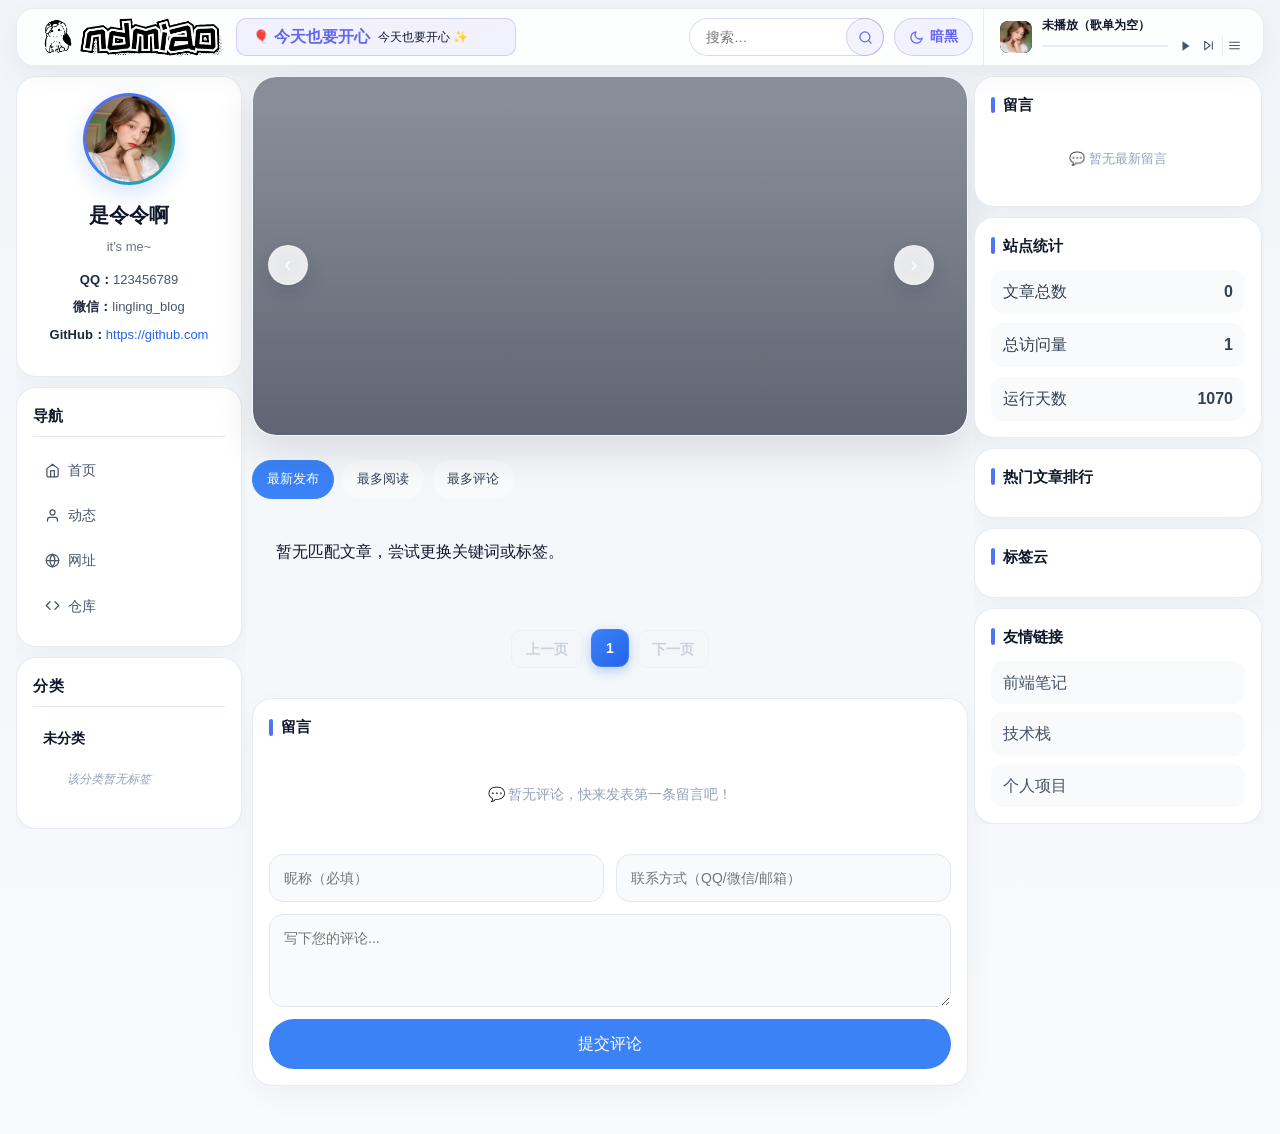
==== commit 30b87e4c: "v1.0" ====
--- a/index.html
+++ b/index.html
@@ -21,17 +21,38 @@
     </div>
     <div class="yinying" id="pageLayout">
         <div class="top" role="banner">
-            <div style="display:flex; align-items:center; gap:16px; margin-right:auto;">
-                <div class="mingzi">
-                    <a href="admin/login.html" title="管理员登录"><img src="img/firstlogo.gif" alt="博客logo"></a>
-                </div>
-                <!-- 顶栏跳动提示标语 (靠左展示) -->
-                <div id="topNoticeBanner" class="top-notice-banner"></div>
-            </div>
+            <div class="top-left" style="position: relative; z-index: 100;">
+                <div class="mingzi" id="adminLoginBrandBtn" onclick="window.toggleAdminLoginDropdown(event)" title="点击展开管理员登录" style="cursor: pointer;">
+                    <img src="img/firstlogo.gif" alt="博客logo">
+                </div>
+
+                <!-- 管理员快速下拉登录弹窗 (Dropdown Popover) -->
+                <div class="admin-login-dropdown" id="adminLoginDropdown" aria-hidden="true">
+                    <div class="dropdown-header">
+                        <span class="dropdown-title">🔑 管理员登录</span>
+                        <button type="button" class="dropdown-close-btn" id="closeAdminLoginDropdownBtn" title="关闭">×</button>
+                    </div>
+                    <form id="quickAdminLoginForm" onsubmit="return false;">
+                        <div class="dropdown-input-group">
+                            <input id="quickAdminUser" type="text" autocomplete="username" placeholder="管理员账号" required>
+                        </div>
+                        <div class="dropdown-input-group">
+                            <input id="quickAdminPass" type="password" autocomplete="current-password" placeholder="管理员密码" required>
+                        </div>
+                        <div id="quickAdminMsg" class="dropdown-error-msg"></div>
+                        <button type="submit" id="quickAdminSubmitBtn" class="primary-btn dropdown-submit-btn">立即登录</button>
+                    </form>
+                </div>
+            </div>
+            <!-- 顶栏提示标语 (搜索框展开时自动淡出隐藏) -->
+            <div id="topNoticeBanner" class="top-notice-banner"></div>
             <div class="top-actions">
-                <form id="searchForm" action="#" method="get" role="search">
+                <form id="searchForm" class="search-form" action="#" method="get" role="search">
+                    <button type="button" id="searchToggleBtn" class="search-icon-btn" title="搜索文章" aria-label="搜索文章">
+                        <svg viewBox="0 0 24 24" width="15" height="15" fill="none" stroke="currentColor" stroke-width="2" stroke-linecap="round" stroke-linejoin="round" class="svg-icon"><circle cx="11" cy="11" r="8"></circle><line x1="21" y1="21" x2="16.65" y2="16.65"></line></svg>
+                    </button>
                     <input autocomplete="off" id="search_input" type="search" name="s"
-                           placeholder="输入关键词搜索…" title="搜索文章" aria-label="搜索文章">
+                           placeholder="搜索…" title="搜索文章" aria-label="搜索文章">
                 </form>
                 <button type="button" class="theme-toggle" id="themeToggle" title="切换暗黑/浅色模式">
                     <svg viewBox="0 0 24 24" width="15" height="15" fill="none" stroke="currentColor" stroke-width="2" stroke-linecap="round" stroke-linejoin="round" class="svg-icon"><path d="M21 12.79A9 9 0 1 1 11.21 3 7 7 0 0 0 21 12.79z"></path></svg>
@@ -90,7 +111,7 @@
                         <ol class="mp-list" id="mpPlayList"></ol>
                     </div>
                 </div>
-                <button type="button" class="hamburger mobile-only" id="hamburger" title="打开侧边栏菜单">
+                <button type="button" class="hamburger mobile-only" id="hamburger" onclick="openMobileDrawer()" title="打开侧边栏菜单">
                     <svg viewBox="0 0 24 24" width="18" height="18" fill="none" stroke="currentColor" stroke-width="2" stroke-linecap="round" stroke-linejoin="round" class="svg-icon"><line x1="3" y1="12" x2="21" y2="12"></line><line x1="3" y1="6" x2="21" y2="6"></line><line x1="3" y1="18" x2="21" y2="18"></line></svg>
                 </button>
             </div>
@@ -574,15 +595,12 @@
         </aside>
     </div>
 
-    <div id="backTop" title="回到顶部">
-        <svg viewBox="0 0 24 24" width="18" height="18" fill="none" stroke="currentColor" stroke-width="2" stroke-linecap="round" stroke-linejoin="round" class="svg-icon"><line x1="12" y1="19" x2="12" y2="5"></line><polyline points="5 12 12 5 19 12"></polyline></svg>
-    </div>
-
-    <!-- 萌宠滑绳回到顶部控件 -->
-    <div id="hangingPetWrapper" class="hanging-pet-wrapper" title="点击萌宠回到顶部">
+    <!-- 桌面端 Web 专属：绳索悬挂回到顶部控件 (固定于视口最顶端，精确定位在右侧侧边栏右侧) -->
+    <div id="hangingPetWrapper" class="hanging-pet-wrapper" title="点击绳索回到顶部">
         <div class="hanging-pet-line"></div>
         <div class="hanging-pet-body">
-            <svg viewBox="0 0 24 24" width="22" height="22" fill="none" stroke="currentColor" stroke-width="2" stroke-linecap="round" stroke-linejoin="round" class="svg-icon"><path d="M12 5c-3.5 0-6 2.5-6 6v7a2 2 0 0 0 2 2h8a2 2 0 0 0 2-2v-7c0-3.5-2.5-6-6-6z"></path><path d="M6 7L3 3v5"></path><path d="M18 7l3-4v5"></path><circle cx="9" cy="12" r="1" fill="currentColor"></circle><circle cx="15" cy="12" r="1" fill="currentColor"></circle><path d="M12 15v1.5"></path></svg>
+            <svg viewBox="0 0 24 24" width="16" height="16" fill="none" stroke="currentColor" stroke-width="2.5" stroke-linecap="round" stroke-linejoin="round" class="svg-icon"><polyline points="18 15 12 9 6 15"></polyline></svg>
+            <span class="rope-label" style="font-size:10.5px; font-weight:800; letter-spacing:0.5px;">TOP</span>
         </div>
     </div>
 
@@ -813,89 +831,174 @@
             </div>
         </div>
     <!-- ========== 全站主题与外观高级定制 Modal ========== -->
+    <!-- ========== 全站主题与外观高级定制 Modal (双栏实时 Live Preview) ========== -->
     <div class="modal" id="themeSettingsModal" aria-hidden="true">
-        <div class="modal-panel" style="grid-template-columns:1fr; max-width:560px;">
-            <div class="modal-header" style="display:flex; align-items:center; justify-content:space-between; padding:18px 24px; border-bottom:1px solid var(--border-color);">
-                <h4 style="display:flex; align-items:center; gap:8px; margin:0; font-size:18px; color:var(--text-main);">
-                    <svg viewBox="0 0 24 24" width="20" height="20" fill="none" stroke="currentColor" stroke-width="2" stroke-linecap="round" stroke-linejoin="round" class="svg-icon"><circle cx="12" cy="12" r="3"></circle><path d="M19.4 15a1.65 1.65 0 0 0 .33 1.82l.06.06a2 2 0 1 1-2.83 2.83l-.06-.06a1.65 1.65 0 0 0-1.82-.33 1.65 1.65 0 0 0-1 1.51V21a2 2 0 1 1-4 0v-.09A1.65 1.65 0 0 0 9 19.4a1.65 1.65 0 0 0-1.82.33l-.06.06a2 2 0 1 1-2.83-2.83l.06-.06a1.65 1.65 0 0 0 .33-1.82 1.65 1.65 0 0 0-1.51-1H3a2 2 0 1 1 0-4h.09A1.65 1.65 0 0 0 4.6 9a1.65 1.65 0 0 0-.33-1.82l-.06-.06a2 2 0 1 1 2.83-2.83l.06.06a1.65 1.65 0 0 0 1.82.33H9a1.65 1.65 0 0 0 1-1.51V3a2 2 0 1 1 4 0v.09a1.65 1.65 0 0 0 1 1.51 1.65 1.65 0 0 0 1.82-.33l.06-.06a2 2 0 1 1 2.83 2.83l-.06.06a1.65 1.65 0 0 0-.33 1.82V9a1.65 1.65 0 0 0 1.51 1H21a2 2 0 1 1 0 4h-.09a1.65 1.65 0 0 0-1.51 1z"></path></svg>
+        <div class="modal-panel theme-modal-panel">
+            <div class="modal-header" style="display:flex; align-items:center; justify-content:space-between; padding:16px 24px; border-bottom:1px solid var(--border-color);">
+                <h4 style="display:flex; align-items:center; gap:8px; margin:0; font-size:17px; color:var(--text-main);">
+                    <svg viewBox="0 0 24 24" width="19" height="19" fill="none" stroke="currentColor" stroke-width="2" stroke-linecap="round" stroke-linejoin="round" class="svg-icon"><circle cx="12" cy="12" r="3"></circle><path d="M19.4 15a1.65 1.65 0 0 0 .33 1.82l.06.06a2 2 0 1 1-2.83 2.83l-.06-.06a1.65 1.65 0 0 0-1.82-.33 1.65 1.65 0 0 0-1 1.51V21a2 2 0 1 1-4 0v-.09A1.65 1.65 0 0 0 9 19.4a1.65 1.65 0 0 0-1.82.33l-.06.06a2 2 0 1 1-2.83-2.83l.06-.06a1.65 1.65 0 0 0 .33-1.82 1.65 1.65 0 0 0-1.51-1H3a2 2 0 1 1 0-4h.09A1.65 1.65 0 0 0 4.6 9a1.65 1.65 0 0 0-.33-1.82l-.06-.06a2 2 0 1 1 2.83-2.83l.06.06a1.65 1.65 0 0 0 1.82.33H9a1.65 1.65 0 0 0 1-1.51V3a2 2 0 1 1 4 0v.09a1.65 1.65 0 0 0 1 1.51 1.65 1.65 0 0 0 1.82-.33l.06-.06a2 2 0 1 1 2.83 2.83l-.06.06a1.65 1.65 0 0 0-.33 1.82V9a1.65 1.65 0 0 0 1.51 1H21a2 2 0 1 1 0 4h-.09a1.65 1.65 0 0 0-1.51 1z"></path></svg>
                     <span>全站主题与外观高级定制</span>
                 </h4>
                 <button type="button" class="modal-close" id="closeThemeSettingsModalBtn" aria-label="关闭">×</button>
             </div>
-            <div class="modal-body" style="display:flex; flex-direction:column; gap:18px; padding:22px 24px;">
-                <div class="form-group">
-                    <label style="font-weight:700; font-size:13.5px; color:var(--text-main); margin-bottom:6px; display:block;">页面背景纹理质质感</label>
-                    <select id="paramBgTexture" style="width:100%; padding:10px 14px; border-radius:12px; border:1px solid var(--border-color); background:var(--bg-body); color:var(--text-main); font-size:13.5px; outline:none;">
-                        <option value="gradient">默认柔和渐变 (Soft Gradient)</option>
-                        <option value="mesh">现代高斯色彩网格 (Mesh Grid)</option>
-                        <option value="dots">极简点状微观纹理 (Dot Pattern)</option>
-                        <option value="galaxy">深空星云极夜 Glow (Galaxy Glow)</option>
-                    </select>
-                </div>
-
-                <div class="form-group">
-                    <label style="font-weight:700; font-size:13.5px; color:var(--text-main); margin-bottom:6px; display:block;">系统全局字体库</label>
-                    <select id="paramFontFamily" style="width:100%; padding:10px 14px; border-radius:12px; border:1px solid var(--border-color); background:var(--bg-body); color:var(--text-main); font-size:13.5px; outline:none;">
-                        <option value="default">默认系统无衬线 (Sans-Serif)</option>
-                        <option value="serif">优雅经典衬线体 (Georgia Serif)</option>
-                        <option value="mono">极客写码等宽体 (Fira Monospace)</option>
-                        <option value="rounded">现代柔和圆体 (Quicksand Rounded)</option>
-                    </select>
-                </div>
-
-                <div class="form-group">
-                    <div style="display:flex; justify-content:space-between; align-items:center; margin-bottom:6px;">
-                        <label style="font-weight:700; font-size:13.5px; color:var(--text-main);">卡片圆角风格</label>
-                        <span id="radiusVal" style="font-weight:700; color:var(--primary); font-size:13px;">20px</span>
-                    </div>
-                    <input type="range" id="paramRadius" min="8" max="28" value="20" style="width:100%; cursor:pointer; height:6px; border-radius:999px;">
-                </div>
-
-                <div style="display:grid; grid-template-columns:1fr 1fr; gap:16px;">
+            <div class="theme-modal-split-body">
+                <!-- 左侧：实时效果示范预览区 (Live Preview) -->
+                <div class="modal-preview-pane">
+                    <div class="preview-pane-header">
+                        <span class="preview-live-dot"></span>
+                        <span>实时效果调试预览 (Live Preview)</span>
+                    </div>
+                    <div class="preview-stage-container" id="previewStageContainer" data-bg="gradient">
+                        <!-- 色彩背景光晕球 (使高斯模糊与透明度透光渲染极度明显) -->
+                        <div class="preview-glow-blob blob-1" id="previewBlob1"></div>
+                        <div class="preview-glow-blob blob-2" id="previewBlob2"></div>
+
+                        <!-- 示例绳索悬挂组件 -->
+                        <div class="preview-rope-wrapper">
+                            <div class="preview-rope-line" id="previewRopeLine"></div>
+                            <div class="preview-rope-badge">TOP</div>
+                        </div>
+
+                        <!-- 示例示范卡片组件 -->
+                        <div class="preview-sample-card" id="previewSampleCard">
+                            <div class="preview-card-head">
+                                <div class="preview-card-avatar" id="previewCardAvatar">✦</div>
+                                <div class="preview-card-title" id="previewCardTitle">示例文章卡片</div>
+                            </div>
+                            <div class="preview-card-desc" id="previewCardDesc">
+                                拖动右侧参数，实时调试卡片圆角、绳索粗细、玻璃高斯模糊与主题配色。
+                            </div>
+                            <button type="button" class="preview-card-btn" id="previewCardBtn">样例控件</button>
+                        </div>
+                    </div>
+                </div>
+
+                <!-- 右侧：参数控制器 -->
+                <div class="modal-body-controls">
                     <div class="form-group">
-                        <div style="display:flex; justify-content:space-between; align-items:center; margin-bottom:6px;">
-                            <label style="font-weight:700; font-size:13.5px; color:var(--text-main);">透明度</label>
-                            <span id="opacityVal" style="font-weight:700; color:var(--primary); font-size:13px;">75%</span>
-                        </div>
-                        <input type="range" id="paramOpacity" min="10" max="95" value="75" style="width:100%; cursor:pointer; height:6px; border-radius:999px;">
-                    </div>
+                        <label style="font-weight:700; font-size:13px; color:var(--text-main); margin-bottom:6px; display:block;">页面背景纹理质感</label>
+                        <select id="paramBgTexture" style="width:100%; padding:8px 12px; border-radius:10px; border:1px solid var(--border-color); background:var(--bg-body); color:var(--text-main); font-size:13px; outline:none;">
+                            <option value="gradient">默认柔和渐变 (Soft Gradient)</option>
+                            <option value="mesh">现代高斯色彩网格 (Mesh Grid)</option>
+                            <option value="dots">极简点状微观纹理 (Dot Pattern)</option>
+                            <option value="galaxy">深空星云极夜 Glow (Galaxy Glow)</option>
+                        </select>
+                    </div>
+
                     <div class="form-group">
-                        <div style="display:flex; justify-content:space-between; align-items:center; margin-bottom:6px;">
-                            <label style="font-weight:700; font-size:13.5px; color:var(--text-main);">高斯模糊</label>
-                            <span id="blurVal" style="font-weight:700; color:var(--primary); font-size:13px;">16px</span>
-                        </div>
-                        <input type="range" id="paramBlur" min="0" max="30" value="16" style="width:100%; cursor:pointer; height:6px; border-radius:999px;">
-                    </div>
-                </div>
-
-                <div class="form-group">
-                    <label style="font-weight:700; font-size:13.5px; color:var(--text-main); margin-bottom:10px; display:block;">主题主色调 (Accent Color)</label>
-                    <div style="display:flex; align-items:center; gap:10px; flex-wrap:wrap;">
-                        <button type="button" class="preset-color-btn" data-color="#6366f1" title="靛蓝" style="width:28px; height:28px; border-radius:50%; background:#6366f1; border:2px solid #fff; cursor:pointer; box-shadow:0 2px 8px rgba(0,0,0,0.18); transition:transform 0.2s;"></button>
-                        <button type="button" class="preset-color-btn" data-color="#10b981" title="翡翠绿" style="width:28px; height:28px; border-radius:50%; background:#10b981; border:2px solid #fff; cursor:pointer; box-shadow:0 2px 8px rgba(0,0,0,0.18); transition:transform 0.2s;"></button>
-                        <button type="button" class="preset-color-btn" data-color="#f43f5e" title="樱花粉" style="width:28px; height:28px; border-radius:50%; background:#f43f5e; border:2px solid #fff; cursor:pointer; box-shadow:0 2px 8px rgba(0,0,0,0.18); transition:transform 0.2s;"></button>
-                        <button type="button" class="preset-color-btn" data-color="#f59e0b" title="琥珀金" style="width:28px; height:28px; border-radius:50%; background:#f59e0b; border:2px solid #fff; cursor:pointer; box-shadow:0 2px 8px rgba(0,0,0,0.18); transition:transform 0.2s;"></button>
-                        <button type="button" class="preset-color-btn" data-color="#8b5cf6" title="紫罗兰" style="width:28px; height:28px; border-radius:50%; background:#8b5cf6; border:2px solid #fff; cursor:pointer; box-shadow:0 2px 8px rgba(0,0,0,0.18); transition:transform 0.2s;"></button>
-                        <button type="button" class="preset-color-btn" data-color="#06b6d4" title="珊瑚蓝" style="width:28px; height:28px; border-radius:50%; background:#06b6d4; border:2px solid #fff; cursor:pointer; box-shadow:0 2px 8px rgba(0,0,0,0.18); transition:transform 0.2s;"></button>
-                        <div style="margin-left:auto; display:flex; align-items:center; gap:6px;">
-                            <span style="font-size:12px; color:var(--text-muted);">自定义:</span>
-                            <input type="color" id="paramColorPicker" value="#6366f1" title="自定义色盘" style="border:none; width:32px; height:28px; padding:0; background:none; cursor:pointer; border-radius:6px;">
-                        </div>
-                    </div>
-                </div>
-
-                <div style="display:flex; align-items:center; justify-content:space-between; gap:12px; padding-top:14px; border-top:1px solid var(--border-color); margin-top:4px;">
-                    <button type="button" class="secondary-btn" id="resetParamsBtn" style="padding:8px 18px; font-size:13px; border-radius:999px;">恢复默认设置</button>
-                    <button type="button" class="primary-btn" id="saveThemeModalBtn" style="padding:8px 24px; font-size:13px; border-radius:999px;">完成保存</button>
-                </div>
+                        <label style="font-weight:700; font-size:13px; color:var(--text-main); margin-bottom:6px; display:block;">系统全局字体库</label>
+                        <select id="paramFontFamily" style="width:100%; padding:8px 12px; border-radius:10px; border:1px solid var(--border-color); background:var(--bg-body); color:var(--text-main); font-size:13px; outline:none;">
+                            <option value="default">默认系统无衬线 (Sans-Serif)</option>
+                            <option value="serif">优雅经典衬线体 (Georgia Serif)</option>
+                            <option value="mono">极客写码等宽体 (Fira Monospace)</option>
+                            <option value="rounded">现代柔和圆体 (Quicksand Rounded)</option>
+                        </select>
+                    </div>
+
+                    <!-- 🎨 完全自定义主题主色调 -->
+                    <div class="form-group">
+                        <label style="font-weight:700; font-size:13px; color:var(--text-main); margin-bottom:8px; display:block;">主题主色调 (完全自定义颜色)</label>
+                        <div style="display:flex; align-items:center; gap:8px; flex-wrap:wrap; margin-bottom:8px;">
+                            <button type="button" class="preset-color-btn" data-color="#6366f1" title="靛蓝" style="width:24px; height:24px; border-radius:50%; background:#6366f1; border:2px solid #fff; cursor:pointer; box-shadow:0 2px 6px rgba(0,0,0,0.18);"></button>
+                            <button type="button" class="preset-color-btn" data-color="#10b981" title="翡翠绿" style="width:24px; height:24px; border-radius:50%; background:#10b981; border:2px solid #fff; cursor:pointer; box-shadow:0 2px 6px rgba(0,0,0,0.18);"></button>
+                            <button type="button" class="preset-color-btn" data-color="#f43f5e" title="樱花粉" style="width:24px; height:24px; border-radius:50%; background:#f43f5e; border:2px solid #fff; cursor:pointer; box-shadow:0 2px 6px rgba(0,0,0,0.18);"></button>
+                            <button type="button" class="preset-color-btn" data-color="#f59e0b" title="琥珀金" style="width:24px; height:24px; border-radius:50%; background:#f59e0b; border:2px solid #fff; cursor:pointer; box-shadow:0 2px 6px rgba(0,0,0,0.18);"></button>
+                            <button type="button" class="preset-color-btn" data-color="#8b5cf6" title="紫罗兰" style="width:24px; height:24px; border-radius:50%; background:#8b5cf6; border:2px solid #fff; cursor:pointer; box-shadow:0 2px 6px rgba(0,0,0,0.18);"></button>
+                            <button type="button" class="preset-color-btn" data-color="#06b6d4" title="珊瑚蓝" style="width:24px; height:24px; border-radius:50%; background:#06b6d4; border:2px solid #fff; cursor:pointer; box-shadow:0 2px 6px rgba(0,0,0,0.18);"></button>
+                        </div>
+                        <div style="display:flex; align-items:center; gap:8px;">
+                            <input type="color" id="paramColorPicker" value="#6366f1" title="自定义色盘" style="border:none; width:34px; height:28px; padding:0; background:none; cursor:pointer; border-radius:6px;">
+                            <input type="text" id="paramColorHex" value="#6366f1" placeholder="#6366f1" style="flex:1; padding:6px 10px; border-radius:8px; border:1px solid var(--border-color); font-size:12.5px; font-family:monospace; background:var(--bg-body); color:var(--text-main); outline:none;">
+                        </div>
+                    </div>
+
+                    <!-- 📐 侧边栏板块与卡片圆角控制器 -->
+                    <div style="display:grid; grid-template-columns:1fr 1fr; gap:12px;">
+                        <div class="form-group">
+                            <div style="display:flex; justify-content:space-between; align-items:center; margin-bottom:4px;">
+                                <label style="font-weight:700; font-size:12.5px; color:var(--text-main);">文章卡片圆角</label>
+                                <span id="radiusVal" style="font-weight:700; color:var(--primary); font-size:12px;">20px</span>
+                            </div>
+                            <input type="range" id="paramRadius" min="0" max="32" value="20" style="width:100%; cursor:pointer; height:5px; border-radius:999px;">
+                        </div>
+                        <div class="form-group">
+                            <div style="display:flex; justify-content:space-between; align-items:center; margin-bottom:4px;">
+                                <label style="font-weight:700; font-size:12.5px; color:var(--text-main);">侧边栏板块圆角</label>
+                                <span id="sidebarRadiusVal" style="font-weight:700; color:var(--primary); font-size:12px;">18px</span>
+                            </div>
+                            <input type="range" id="paramSidebarRadius" min="0" max="32" value="18" style="width:100%; cursor:pointer; height:5px; border-radius:999px;">
+                        </div>
+                    </div>
+
+                    <!-- 📐 布局间隙控制器 (侧边栏之间 / 顶栏与侧边栏之间 / 板块之间) -->
+                    <div class="form-group" style="padding-top:6px; border-top:1px dashed var(--border-color);">
+                        <label style="font-weight:700; font-size:13px; color:var(--text-main); margin-bottom:8px; display:block;">页面布局与间隙调节 (Spacing Control)</label>
+                        
+                        <div style="display:flex; flex-direction:column; gap:10px;">
+                            <div>
+                                <div style="display:flex; justify-content:space-between; align-items:center; margin-bottom:4px;">
+                                    <span style="font-size:12px; color:var(--text-main);">左右侧边栏与中间间隙 (Grid Gap X)</span>
+                                    <span id="gridGapXVal" style="font-weight:700; color:var(--primary); font-size:12px;">6px</span>
+                                </div>
+                                <input type="range" id="paramGridGapX" min="2" max="24" value="6" style="width:100%; cursor:pointer; height:5px; border-radius:999px;">
+                            </div>
+
+                            <div>
+                                <div style="display:flex; justify-content:space-between; align-items:center; margin-bottom:4px;">
+                                    <span style="font-size:12px; color:var(--text-main);">顶栏与下方侧边栏间隙 (Top Gap)</span>
+                                    <span id="topGapVal" style="font-weight:700; color:var(--primary); font-size:12px;">8px</span>
+                                </div>
+                                <input type="range" id="paramTopGap" min="0" max="24" value="8" style="width:100%; cursor:pointer; height:5px; border-radius:999px;">
+                            </div>
+
+                            <div>
+                                <div style="display:flex; justify-content:space-between; align-items:center; margin-bottom:4px;">
+                                    <span style="font-size:12px; color:var(--text-main);">侧边栏板块之间间隙 (Card Gap Y)</span>
+                                    <span id="cardGapYVal" style="font-weight:700; color:var(--primary); font-size:12px;">10px</span>
+                                </div>
+                                <input type="range" id="paramCardGapY" min="4" max="24" value="10" style="width:100%; cursor:pointer; height:5px; border-radius:999px;">
+                            </div>
+                        </div>
+                    </div>
+
+                    <!-- 绳索粗细与玻璃参数 -->
+                    <div style="display:grid; grid-template-columns:1fr 1fr; gap:12px; padding-top:6px; border-top:1px dashed var(--border-color);">
+                        <div class="form-group">
+                            <div style="display:flex; justify-content:space-between; align-items:center; margin-bottom:4px;">
+                                <label style="font-weight:700; font-size:12px; color:var(--text-main);">透明度</label>
+                                <span id="opacityVal" style="font-weight:700; color:var(--primary); font-size:12px;">75%</span>
+                            </div>
+                            <input type="range" id="paramOpacity" min="10" max="95" value="75" style="width:100%; cursor:pointer; height:5px; border-radius:999px;">
+                        </div>
+                        <div class="form-group">
+                            <div style="display:flex; justify-content:space-between; align-items:center; margin-bottom:4px;">
+                                <label style="font-weight:700; font-size:12px; color:var(--text-main);">高斯模糊</label>
+                                <span id="blurVal" style="font-weight:700; color:var(--primary); font-size:12px;">16px</span>
+                            </div>
+                            <input type="range" id="paramBlur" min="0" max="30" value="16" style="width:100%; cursor:pointer; height:5px; border-radius:999px;">
+                        </div>
+                    </div>
+
+                    <div class="form-group">
+                        <div style="display:flex; justify-content:space-between; align-items:center; margin-bottom:4px;">
+                            <label style="font-weight:700; font-size:12.5px; color:var(--text-main);">绳索悬挂粗细</label>
+                            <span id="ropeWidthVal" style="font-weight:700; color:var(--primary); font-size:12px;">3.5px</span>
+                        </div>
+                        <input type="range" id="paramRopeWidth" min="1" max="10" step="0.5" value="3.5" style="width:100%; cursor:pointer; height:5px; border-radius:999px;">
+                    </div>
+                </div>
+            </div>
+            <div style="display:flex; align-items:center; justify-content:space-between; padding:14px 24px; border-top:1px solid var(--border-color); background:var(--bg-body);">
+                <button type="button" class="secondary-btn" id="resetParamsBtn" style="padding:8px 18px; font-size:13px; border-radius:999px;">恢复默认设置</button>
+                <button type="button" class="primary-btn" id="saveThemeModalBtn" style="padding:8px 24px; font-size:13px; border-radius:999px;">完成保存</button>
             </div>
         </div>
     </div>
 
     <!-- 移动端抽屉（结构与桌面左侧侧边栏完全一致，由同一套 JS 渲染） -->
-    <div class="drawer" id="mobileDrawer" aria-hidden="true">
+    <div class="drawer" id="mobileDrawer" aria-hidden="true" onclick="if(event.target === this) closeMobileDrawer();">
         <div class="drawer-panel">
-            <button class="drawer-close" id="drawerClose" title="关闭侧边栏">×</button>
+            <button class="drawer-close" id="drawerClose" onclick="closeMobileDrawer()" title="关闭侧边栏">×</button>
             <div class="touxiang" style="background:transparent;padding:0;box-shadow:none;cursor:pointer;" onclick="switchView('space'); if(typeof closeMobileDrawer === 'function') closeMobileDrawer();" title="点击进入个人空间动态">
                 <img src="img/img6.jpg" alt="博客博主头像" loading="lazy">
                 <div class="nicheng">是令令啊</div>
--- a/css/index.css
+++ b/css/index.css
@@ -98,12 +98,13 @@
             cursor: pointer;
         }
         .yinying {
-            max-width: 1440px;
-            margin: 20px auto;
+            max-width: 1280px;
+            margin: var(--top-gap, 8px) auto;
             padding: 0 16px 40px;
             display: grid;
             grid-template-columns: 230px 1fr 290px;
-            gap: 20px;
+            gap: var(--card-gap-y, 10px) var(--grid-gap-x, 6px);
+            align-items: start;
             position: relative;
         }
         .yinying.hide-right-sidebar {
@@ -113,7 +114,6 @@
             grid-column: 1 / -1;
             display: flex;
             align-items: center;
-            justify-content: space-between;
             background: rgba(255, 255, 255, 0.85);
             backdrop-filter: saturate(180%) blur(16px);
             -webkit-backdrop-filter: saturate(180%) blur(16px);
@@ -124,9 +124,11 @@
             box-shadow: 0 10px 30px rgba(15, 23, 42, 0.05);
             gap: 12px;
             position: sticky;
-            top: 10px;
+            top: 6px;
             z-index: 20;
             box-sizing: border-box;
+            overflow: visible;
+            min-width: 0;
         }
         body.dark .top {
             background: rgba(15, 23, 42, 0.85);
@@ -141,13 +143,14 @@
             display: inline-block;
             z-index: 21;
         }
-        .top-actions {
-            display: flex;
-            align-items: center;
-            gap: 10px;
-            height: 100%;
-        }
-        /* 顶栏跳动提示标语 & 上下翻转轮播 */
+        /* 顶栏左侧区域：只包含 logo，尺寸完全固定，不受其它元素影响 */
+        .top-left {
+            display: flex;
+            align-items: center;
+            flex: none;           /* 不伸不缩，宽度由 logo 决定后绝对固定 */
+            overflow: visible;
+        }
+        /* 顶栏公告栏：正常显示，当搜索框展开时平滑隐退给搜索框让出 280px 空间 */
         .top-notice-banner {
             display: inline-flex;
             align-items: center;
@@ -158,22 +161,45 @@
             border-radius: 10px;
             background: var(--primary-light);
             border: 1px solid var(--primary-border);
-            max-width: 320px;
+            max-width: 360px;
+            flex: 0 1 280px;
             height: 38px;
             box-sizing: border-box;
-            flex-shrink: 0;
+            min-width: 0;
             overflow: hidden;
-            transition: all 0.3s ease;
+            transition: max-width 0.35s cubic-bezier(0.4, 0, 0.2, 1), opacity 0.25s ease, padding 0.35s ease, margin 0.35s ease, border-color 0.25s ease;
             cursor: pointer;
-        }
-        .top-notice-banner:hover {
-            border-color: var(--primary);
-            box-shadow: 0 4px 12px var(--primary-light);
-        }
-        @media (max-width: 900px) {
+            opacity: 1;
+        }
+        /* 临界与接近防护：当窗口 <= 1250px 或搜索框边缘逼近公告栏时，平滑隐退公告栏 */
+        @media (max-width: 1250px) {
             .top-notice-banner {
-                display: none !important;
+                opacity: 0 !important;
+                max-width: 0 !important;
+                padding: 0 !important;
+                margin: 0 !important;
+                border-color: transparent !important;
+                pointer-events: none !important;
             }
+        }
+        .top.banner-close-proximity .top-notice-banner {
+            opacity: 0 !important;
+            max-width: 0 !important;
+            padding: 0 !important;
+            margin: 0 !important;
+            border-color: transparent !important;
+            pointer-events: none !important;
+        }
+        /* 核心联动逻辑：搜索框展开/获焦时，淡出隐退公告栏，为其让出长度 */
+        .top.search-active .top-notice-banner,
+        .top:has(.search-form:focus-within) .top-notice-banner,
+        .top:has(.search-form.is-expanded) .top-notice-banner {
+            opacity: 0;
+            max-width: 0;
+            padding: 0;
+            margin: 0;
+            border-color: transparent;
+            pointer-events: none;
         }
         .bounce-char {
             display: inline-block;
@@ -183,25 +209,82 @@
             0%, 100% { transform: translateY(0); }
             50% { transform: translateY(-3px); }
         }
-        .top-actions form {
+        .top-actions {
+            display: flex;
+            align-items: center;
+            gap: 10px;
+            height: 100%;
+            flex: 0 1 auto;
+            justify-content: flex-end;
+            min-width: 0;
+            margin-left: auto;
+        }
+        /* 搜索框：默认 195px 宽度 */
+        .search-form {
             position: relative;
+            display: inline-flex;
+            align-items: center;
+            justify-content: flex-end;
+            height: 38px;
+            width: 195px;
+            transition: width 0.35s cubic-bezier(0.4, 0, 0.2, 1);
+            flex-shrink: 0;
+        }
+        .search-icon-btn {
+            position: absolute;
+            right: 0;
+            top: 0;
+            width: 38px;
+            height: 38px;
+            border-radius: 50%;
+            display: inline-flex;
+            align-items: center;
+            justify-content: center;
+            background: var(--primary-light);
+            color: var(--primary);
+            border: 1px solid var(--primary-border);
+            cursor: pointer;
+            z-index: 3;
+            transition: all 0.25s ease;
+            padding: 0;
+        }
+        .search-icon-btn:hover {
+            background: var(--primary);
+            color: #ffffff;
+            box-shadow: 0 4px 14px var(--primary-shadow);
         }
         #search_input {
-            width: 195px;
+            position: absolute;
+            right: 0;
+            top: 0;
+            width: 100%;
             height: 38px;
-            padding: 0 16px;
-            border: 1px solid #e5e7eb;
-            border-radius: 10px;
+            padding: 0 42px 0 16px;
+            border: 1px solid var(--primary-border);
+            border-radius: 999px;
             background: var(--surface, #fff);
             box-sizing: border-box;
-            transition: 0.25s;
+            opacity: 1;
+            transition: width 0.35s cubic-bezier(0.4, 0, 0.2, 1), opacity 0.25s ease, border-color 0.25s, box-shadow 0.25s;
+            z-index: 2;
+            font-size: 13.5px;
         }
         body.dark #search_input {
             border-color: #334155;
             background: #1e293b;
             color: #e2e8f0;
         }
-        #search_input:focus {
+        /* 当点击/获得焦点展开时：向左延展至 280px 充裕长度（接近原公告栏长度） */
+        .search-form:focus-within,
+        .search-form.is-expanded {
+            width: 280px !important;
+        }
+        .search-form:focus-within #search_input,
+        .search-form.is-expanded #search_input {
+            width: 100% !important;
+            opacity: 1;
+            pointer-events: auto;
+            cursor: text;
             border-color: var(--primary);
             box-shadow: 0 0 0 4px var(--primary-light);
         }
@@ -213,7 +296,8 @@
             align-items: center;
             justify-content: center;
             gap: 6px;
-            padding: 8px 16px;
+            height: 38px;
+            padding: 0 14px;
             border-radius: 999px;
             background: var(--primary-light);
             color: var(--primary);
@@ -221,7 +305,9 @@
             font-size: 13.5px;
             border: 1px solid var(--primary-border);
             transition: all 0.25s cubic-bezier(0.4, 0, 0.2, 1);
-            min-width: 80px;
+            flex-shrink: 0;
+            white-space: nowrap;
+            box-sizing: border-box;
         }
         .button:hover,
         .music:hover,
@@ -246,28 +332,46 @@
             width: 44px;
             height: 44px;
         }
-        .box1,
+        .box1 {
+            width: 100%;
+        }
         .box3 {
             width: 100%;
+            position: sticky;
+            top: calc(64px + var(--top-gap, 8px));
+            align-self: start;
+            max-height: calc(100vh - 64px - var(--top-gap, 8px) - 14px);
+            overflow-y: auto;
+            overflow-x: hidden;
+            padding-right: 2px;
+            scrollbar-width: thin;
+            display: flex;
+            flex-direction: column;
+            gap: var(--card-gap-y, 10px);
         }
         .box2 {
-            background: #f1f5f9;
-            border-radius: 20px;
-            padding: 16px;
+            background: transparent;
+            padding: 0;
+            display: flex;
+            flex-direction: column;
+            gap: var(--card-gap-y, 10px);
         }
         body.dark .box2 {
-            background: #0f172a;
+            background: transparent;
         }
         .box1 {
             position: sticky;
-            top: 96px;
+            top: calc(64px + var(--top-gap, 8px));
             align-self: start;
-            max-height: calc(100vh - 116px);
+            max-height: calc(100vh - 64px - var(--top-gap, 8px) - 14px);
             overflow-y: auto;
             overflow-x: hidden;
             padding-right: 4px;
             scrollbar-width: thin;
             scrollbar-color: #cbd5e1 transparent;
+            display: flex;
+            flex-direction: column;
+            gap: var(--card-gap-y, 10px);
         }
         .box1::-webkit-scrollbar {
             width: 6px;
@@ -284,6 +388,11 @@
         }
         body.dark .box1::-webkit-scrollbar-thumb {
             background: #475569;
+        }
+        .box1 > div,
+        .box3-card {
+            margin-bottom: 0 !important;
+            border-radius: var(--sidebar-radius, var(--card-radius, 20px));
         }
         .box1 > div,
         .box3-card,
@@ -291,10 +400,10 @@
         .comments,
         .hero-card {
             background: var(--surface, #ffffff);
-            border-radius: 20px;
+            border-radius: var(--card-radius, 20px);
             border: 1px solid rgba(226, 232, 240, 0.8);
             box-shadow: 0 10px 30px rgba(15, 23, 42, 0.04);
-            transition: transform 0.3s cubic-bezier(0.4, 0, 0.2, 1), box-shadow 0.3s cubic-bezier(0.4, 0, 0.2, 1), border-color 0.3s ease;
+            transition: transform 0.3s cubic-bezier(0.4, 0, 0.2, 1), box-shadow 0.3s cubic-bezier(0.4, 0, 0.2, 1), border-color 0.3s ease, border-radius 0.2s ease, margin 0.2s ease;
         }
         body.dark .box1 > div,
         body.dark .box3-card,
@@ -306,12 +415,12 @@
             box-shadow: 0 12px 35px rgba(0, 0, 0, 0.4);
         }
         .box1 > div {
-            padding: 20px;
-            margin-bottom: 18px;
+            padding: 16px;
+            margin-bottom: 10px;
         }
         .box3-card {
-            padding: 18px;
-            margin-bottom: 16px;
+            padding: 16px;
+            margin-bottom: 10px;
         }
         .profile-actions {
             display: flex;
@@ -2121,24 +2230,57 @@
         .drawer {
             position: fixed;
             inset: 0;
-            background: rgba(15, 23, 42, 0.75);
-            display: none;
-            z-index: 1500;
-            padding: 20px;
+            background: rgba(15, 23, 42, 0.55);
+            backdrop-filter: blur(8px);
+            -webkit-backdrop-filter: blur(8px);
+            z-index: 99999;
+            opacity: 0;
+            visibility: hidden;
+            pointer-events: none;
+            transition: opacity 0.35s ease, visibility 0.35s ease;
+            display: flex;
+            padding: 0;
         }
         .drawer.active {
-            display: block;
+            opacity: 1;
+            visibility: visible;
+            pointer-events: auto;
         }
         .drawer-panel {
-            width: min(320px, 90%);
-            height: 100%;
-            overflow-y: auto;
+            width: min(300px, 85vw);
+            height: 100vh;
+            height: 100dvh;
+            max-height: 100vh;
+            max-height: 100dvh;
+            overflow-y: auto !important;
+            overflow-x: hidden;
+            -webkit-overflow-scrolling: touch;
+            overscroll-behavior-y: contain;
+            touch-action: pan-y;
             background: var(--surface, #ffffff);
-            border-radius: 22px;
-            padding: 20px;
+            border-radius: 0;
+            padding: 24px 20px 40px;
+            box-sizing: border-box;
+            box-shadow: 10px 0 35px rgba(15, 23, 42, 0.25);
+            transform: translateX(-100%);
+            transition: transform 0.35s cubic-bezier(0.32, 0.72, 0, 1);
+        }
+        .drawer-panel::-webkit-scrollbar {
+            width: 5px;
+        }
+        .drawer-panel::-webkit-scrollbar-thumb {
+            background: rgba(148, 163, 184, 0.4);
+            border-radius: 999px;
+        }
+        .drawer-panel::-webkit-scrollbar-track {
+            background: transparent;
+        }
+        .drawer.active .drawer-panel {
+            transform: translateX(0);
         }
         body.dark .drawer-panel {
             background: #111827;
+            box-shadow: 10px 0 35px rgba(0, 0, 0, 0.6);
         }
 
         /* —— 移动端抽屉：与桌面端左侧侧边栏保持完全一致的字号、间距与风箱视觉 —— */
@@ -2214,23 +2356,55 @@
             color: #cbd5e1;
         }
         @media (max-width: 1100px) {
-            .yinying { grid-template-columns: 200px 1fr; }
-            .box3 { grid-column: 1 / -1; }
-            .box1 { top: 90px; max-height: calc(100vh - 110px); }
+            /* 页面缩放到 1100px 以下时，右侧区域直接隐藏；左侧区域 position/top 绝对固定不动 */
+            .yinying { grid-template-columns: 230px 1fr; }
+            .box3 { display: none !important; }
+            /* 页面缩放 (<=1100px) 时，搜索框默认折叠为 38px 正圆形图标按钮 */
+            .search-form {
+                width: 38px;
+                min-width: 38px;
+            }
+            .search-form #search_input {
+                width: 38px;
+                opacity: 0;
+                pointer-events: none;
+            }
+            /* 主题按钮与退出按钮在文字隐藏时直接平滑过渡为 38px 正圆形 */
+            .theme-toggle span,
+            #adminLogoutBtn span {
+                display: none;
+            }
+            .theme-toggle,
+            #adminLogoutBtn {
+                width: 38px;
+                height: 38px;
+                min-width: 38px;
+                padding: 0;
+                border-radius: 50%;
+                flex-shrink: 0;
+            }
         }
         @media (max-width: 900px) {
             .yinying { grid-template-columns: 1fr; }
             .box1, .box3 { display: none; }
+            #backTop, .hanging-pet-wrapper { display: none !important; }
             .hamburger { display: inline-flex; }
-            .top { align-items: stretch; }
-            .top-actions { justify-content: center; }
+            .top { align-items: center; overflow: hidden; }
+            .top-actions { gap: 8px; }
+            .mp-inline { display: none !important; }
             .box2 { padding: 12px; }
             .page-box { padding: 14px 0 16px; }
             .hero-card img { height: 220px; }
         }
+        @media (max-width: 760px) {
+            .search-form { flex-basis: 90px; max-width: 90px; }
+            .top { gap: 8px; padding: 0 14px; }
+            .top-actions { gap: 6px; }
+        }
         @media (max-width: 640px) {
-            .top { padding: 14px; }
-            #search_input { width: 100%; }
+            .top { padding: 0 12px; }
+            .top-actions .search-form { min-width: 60px; max-width: 80px; }
+            .top-actions .search-form:focus-within { max-width: 140px; }
             .box2 { padding: 10px; border-radius: 16px; }
             .sort-group { width: 100%; justify-content: center; }
             .article-actions { flex-direction: column; align-items: stretch; }
@@ -2253,27 +2427,9 @@
             display: block;
         }
 
-        /* ========== 补充：回到顶部 ========== */
+        /* ========== 补充：回到顶部（已永久移除） ========== */
         #backTop {
-            position: fixed;
-            right: 24px;
-            bottom: 30px;
-            width: 48px;
-            height: 48px;
-            border-radius: 50%;
-            background: #3b82f6;
-            color: #fff;
-            display: flex;
-            align-items: center;
-            justify-content: center;
-            font-size: 20px;
-            cursor: pointer;
-            box-shadow: 0 8px 24px rgba(59, 130, 246, 0.35);
-            z-index: 100;
-            transition: transform 0.2s;
-        }
-        #backTop:hover {
-            transform: translateY(-2px);
+            display: none !important;
         }
 
         /* ========== 补充：筛选结果标题（标签/分类/搜索 时显示在列表顶部） ========== */
@@ -2913,13 +3069,16 @@
             border-left-color: #38bdf8;
         }
 
+        #detailView {
+            padding-bottom: 24px !important;
+        }
         .inline-detail-card,
         .inline-editor-card {
             background: var(--surface, #ffffff);
             border-radius: 18px;
             padding: 20px;
             box-shadow: 0 16px 30px rgba(15, 23, 42, 0.06);
-            margin-bottom: 12px;
+            margin-bottom: 16px;
         }
         body.dark .inline-detail-card,
         body.dark .inline-editor-card {
@@ -4265,50 +4424,101 @@
             }
         }
 
-        /* ========== 交互增强：右侧悬挂萌宠 (Hanging Pet Scroll-To-Top) ========== */
+        /* ========== Web 桌面端专属：绳索悬挂回到顶部控件 (GPU 加速 + 自然阻尼摆动) ========== */
+        @keyframes ropeNaturalPhysicsSwing {
+            0% {
+                transform: rotate(0deg);
+            }
+            20% {
+                transform: rotate(2.6deg) skewX(0.4deg);
+            }
+            40% {
+                transform: rotate(-2.2deg) skewX(-0.3deg);
+            }
+            60% {
+                transform: rotate(1.4deg) skewX(0.2deg);
+            }
+            80% {
+                transform: rotate(-1.0deg) skewX(-0.1deg);
+            }
+            100% {
+                transform: rotate(0deg);
+            }
+        }
         .hanging-pet-wrapper {
             position: fixed;
-            right: 28px;
             top: 0;
-            z-index: 999;
+            right: max(8px, calc((100vw - 1280px) / 2 - 40px));
+            z-index: 9999;
+            margin: 0;
+            padding: 0;
             display: flex;
             flex-direction: column;
             align-items: center;
-            transform: translateY(-120%);
-            transition: transform 0.4s cubic-bezier(0.34, 1.56, 0.64, 1);
+            opacity: 0;
+            visibility: hidden;
+            transform: translateY(-100%);
+            transition: transform 0.6s cubic-bezier(0.34, 1.56, 0.64, 1), opacity 0.4s ease, visibility 0.4s ease;
             cursor: pointer;
+            pointer-events: none;
+            transform-origin: top center;
+            will-change: transform;
         }
         .hanging-pet-wrapper.is-visible {
+            opacity: 1;
+            visibility: visible;
             transform: translateY(0);
+            pointer-events: auto;
+            animation: ropeNaturalPhysicsSwing 4.6s ease-in-out infinite;
+        }
+        .hanging-pet-wrapper:hover {
+            animation-duration: 2.2s;
         }
         .hanging-pet-line {
-            width: 2px;
-            height: 110px;
-            background: linear-gradient(180deg, var(--primary) 0%, rgba(99, 102, 241, 0.3) 100%);
+            width: var(--rope-width, 3.5px);
+            height: calc(100vh - 120px);
+            background: linear-gradient(180deg, var(--primary) 0%, rgba(59, 130, 246, 0.35) 100%);
+            box-shadow: 0 0 6px rgba(59, 130, 246, 0.25);
+            border-radius: 0 0 999px 999px;
+            margin: 0;
+            padding: 0;
+            transition: height 0.15s cubic-bezier(0.25, 0.46, 0.45, 0.94);
+        }
+        .hanging-pet-body {
+            padding: 8px 12px;
             border-radius: 999px;
-        }
-        .hanging-pet-body {
-            width: 44px;
-            height: 44px;
-            border-radius: 50%;
-            background: var(--bg-card);
-            border: 2px solid var(--primary-border);
-            box-shadow: 0 8px 24px rgba(15, 23, 42, 0.15);
-            display: flex;
-            align-items: center;
-            justify-content: center;
+            background: var(--surface, #ffffff);
+            border: 1.5px solid var(--primary-border, #bfdbfe);
+            box-shadow: 0 8px 25px rgba(15, 23, 42, 0.15);
+            display: flex;
+            flex-direction: column;
+            align-items: center;
+            gap: 2px;
             color: var(--primary);
             margin-top: -2px;
-            transition: transform 0.3s cubic-bezier(0.34, 1.56, 0.64, 1), box-shadow 0.3s ease;
-            animation: swingPet 3s ease-in-out infinite alternate;
+            transition: transform 0.25s cubic-bezier(0.34, 1.56, 0.64, 1), box-shadow 0.25s ease;
+        }
+        body.dark .hanging-pet-body {
+            background: #1e293b;
+            border-color: #334155;
+            color: #38bdf8;
+            box-shadow: 0 10px 30px rgba(0, 0, 0, 0.4);
         }
         .hanging-pet-wrapper:hover .hanging-pet-body {
-            transform: scale(1.15) rotate(10deg);
-            box-shadow: 0 12px 28px var(--primary-shadow);
-        }
-        @keyframes swingPet {
-            0% { transform: rotate(-5deg); }
-            100% { transform: rotate(5deg); }
+            transform: scale(1.12) rotate(6deg);
+            box-shadow: 0 12px 30px var(--primary-shadow);
+        }
+        @keyframes ropeFullSwing {
+            0%, 100% { transform: rotate(0deg); }
+            25% { transform: rotate(2deg); }
+            75% { transform: rotate(-2deg); }
+        }
+
+        /* 绳索控件只在 Web 桌面端显示 (<= 900px 自动隐退) */
+        @media (max-width: 900px) {
+            .hanging-pet-wrapper {
+                display: none !important;
+            }
         }
 
         /* ========== 极简 Toast 提示框 ========== */
@@ -4408,9 +4618,7 @@
 
         /* ========== 文章目录 (TOC) 树状与折叠样式 ========== */
         .toc-card {
-            position: sticky;
-            top: 96px;
-            max-height: calc(100vh - 120px);
+            max-height: 100%;
             overflow-y: auto;
             padding-right: 4px;
         }
@@ -4546,3 +4754,495 @@
     box-shadow: 0 10px 28px rgba(15, 23, 42, 0.08);
 }
 
+/* ===== 高颜值 Mac 窗口风格文章代码块 & One Dark 语法高亮系统 ===== */
+.code-block-wrapper {
+    position: relative;
+    margin: 22px 0;
+    border-radius: 12px;
+    background: #0d1117;                /* GitHub Dark / Mac 极夜沉浸背景 */
+    border: 1px solid rgba(255, 255, 255, 0.1);
+    box-shadow: 0 14px 40px rgba(0, 0, 0, 0.35);
+    overflow: hidden;
+    font-family: "JetBrains Mono", "Fira Code", "SF Mono", Menlo, Monaco, Consolas, monospace;
+}
+.code-block-header {
+    display: flex;
+    align-items: center;
+    justify-content: space-between;
+    padding: 5px 12px;
+    background: #161b22;
+    border-bottom: 1px solid rgba(255, 255, 255, 0.08);
+}
+.mac-dots {
+    display: flex;
+    align-items: center;
+    gap: 6px;
+}
+.mac-dot {
+    width: 9px;
+    height: 9px;
+    border-radius: 50%;
+    display: inline-block;
+}
+.mac-dot.red    { background: #ff5f56; border: 1px solid #e0443e; }
+.mac-dot.yellow { background: #ffbd2e; border: 1px solid #dea123; }
+.mac-dot.green  { background: #27c93f; border: 1px solid #1aab29; }
+
+.code-header-right {
+    display: flex;
+    align-items: center;
+    gap: 8px;
+}
+.code-lang-badge {
+    font-size: 10px;
+    font-weight: 700;
+    letter-spacing: 0.6px;
+    color: #79c0ff;
+    padding: 1px 6px;
+    border-radius: 4px;
+    background: rgba(121, 192, 255, 0.1);
+    border: 1px solid rgba(121, 192, 255, 0.2);
+    text-transform: uppercase;
+}
+.code-block-wrapper[data-lang="c"] .code-lang-badge,
+.code-block-wrapper[data-lang="cpp"] .code-lang-badge,
+.code-block-wrapper[data-lang="c++"] .code-lang-badge {
+    color: #d2a8ff;
+    background: rgba(210, 168, 255, 0.1);
+    border-color: rgba(210, 168, 255, 0.2);
+}
+.code-block-wrapper[data-lang="python"] .code-lang-badge,
+.code-block-wrapper[data-lang="py"] .code-lang-badge {
+    color: #ffa657;
+    background: rgba(255, 166, 87, 0.1);
+    border-color: rgba(255, 166, 87, 0.2);
+}
+
+.code-copy-btn {
+    display: inline-flex;
+    align-items: center;
+    gap: 4px;
+    background: rgba(255, 255, 255, 0.06);
+    color: #8b949e;
+    border: 1px solid rgba(255, 255, 255, 0.12);
+    padding: 3px 10px;
+    border-radius: 6px;
+    font-size: 11.5px;
+    cursor: pointer;
+    transition: all 0.2s ease;
+}
+.code-copy-btn:hover {
+    background: var(--primary);
+    color: #ffffff;
+    border-color: var(--primary);
+}
+.code-copy-btn.copied {
+    background: #238636;
+    color: #ffffff;
+    border-color: #238636;
+}
+
+/* 代码主体与行号布局 */
+.code-body-layout {
+    display: flex;
+    align-items: stretch;
+    background: #0d1117;
+    overflow-x: auto;
+}
+.line-numbers-gutter {
+    display: flex;
+    flex-direction: column;
+    padding: 16px 12px;
+    background: #0d1117;
+    border-right: 1px solid rgba(255, 255, 255, 0.06);
+    color: #484f58;
+    font-family: inherit;
+    font-size: 13px;
+    line-height: 1.65;
+    text-align: right;
+    user-select: none;
+    min-width: 38px;
+    box-sizing: border-box;
+}
+.code-pre-area {
+    flex: 1;
+    margin: 0;
+    padding: 0;
+    overflow: visible;
+}
+.code-pre-area code {
+    display: block;
+    padding: 16px 20px;
+    margin: 0;
+    font-family: inherit;
+    font-size: 13px;
+    line-height: 1.65;
+    color: #c9d1d9;
+    white-space: pre;
+    tab-size: 4;
+}
+
+/* One Dark Pro 语法高亮 Token 色彩 */
+.token.comment       { color: #8b949e; font-style: italic; }     /* 注释: 烟灰蓝 */
+.token.preprocessor  { color: #ff7b72; font-weight: 600; }      /* C语言预处理 #include: 珊瑚红 */
+.token.keyword       { color: #ff7b72; font-weight: 600; }      /* 关键字 (int/def/return): 炫光红紫 */
+.token.function      { color: #d2a8ff; font-weight: 500; }      /* 函数名 (printf/print): 靓亮紫 */
+.token.string        { color: #a5d6ff; }                        /* 字符串: 湖青蓝 */
+.token.number        { color: #79c0ff; }                        /* 数字: 天蓝金 */
+.token.operator      { color: #ff7b72; }                        /* 运算符 (->, ==, =): 亮粉 */
+.token.decorator     { color: #ffa657; font-style: italic; }     /* Python 装饰器: 暖金橙 */
+
+/* ===== 文章详情页底部留言/评论区专属造型展现 ===== */
+.detail-comments-box {
+    margin-top: 32px !important;
+    padding: 24px !important;
+    background: var(--surface, #ffffff) !important;
+    border-radius: 16px !important;
+    border: 1px solid var(--primary-border, #e2e8f0) !important;
+    box-shadow: 0 10px 30px rgba(15, 23, 42, 0.05) !important;
+    display: block !important;
+    visibility: visible !important;
+    opacity: 1 !important;
+}
+body.dark .detail-comments-box {
+    background: #111827 !important;
+    border-color: #334155 !important;
+    box-shadow: 0 12px 35px rgba(0, 0, 0, 0.4) !important;
+}
+
+/* ===== 高级定制控制面板双栏与 Live Preview 调试区样式 ===== */
+.theme-modal-panel {
+    max-width: 860px !important;
+    width: 94% !important;
+    grid-template-columns: 1fr !important;
+    padding: 0 !important;
+    overflow: hidden !important;
+    border-radius: 22px !important;
+    background: rgba(255, 255, 255, 0.72) !important;
+    backdrop-filter: saturate(180%) blur(24px) !important;
+    -webkit-backdrop-filter: saturate(180%) blur(24px) !important;
+    border: 1px solid rgba(255, 255, 255, 0.6) !important;
+    box-shadow: 0 25px 60px rgba(15, 23, 42, 0.22) !important;
+}
+body.dark .theme-modal-panel {
+    background: rgba(15, 23, 42, 0.75) !important;
+    backdrop-filter: saturate(180%) blur(24px) !important;
+    -webkit-backdrop-filter: saturate(180%) blur(24px) !important;
+    border: 1px solid rgba(255, 255, 255, 0.12) !important;
+    box-shadow: 0 25px 60px rgba(0, 0, 0, 0.55) !important;
+}
+.theme-modal-split-body {
+    display: grid;
+    grid-template-columns: 0.85fr 1.15fr;
+    min-height: 430px;
+    background: var(--bg-body);
+}
+@media (max-width: 768px) {
+    .theme-modal-split-body {
+        grid-template-columns: 1fr;
+    }
+    .modal-preview-pane {
+        display: none !important;
+    }
+}
+.modal-body-controls {
+    padding: 20px 22px;
+    display: flex;
+    flex-direction: column;
+    gap: 14px;
+    max-height: 520px;
+    overflow-y: auto;
+}
+.modal-preview-pane {
+    padding: 20px 22px;
+    background: rgba(0, 0, 0, 0.02);
+    border-right: 1px solid var(--border-color);
+    display: flex;
+    flex-direction: column;
+    gap: 12px;
+    position: relative;
+    overflow: hidden;
+}
+body.dark .modal-preview-pane {
+    background: rgba(255, 255, 255, 0.02);
+}
+.preview-pane-header {
+    display: flex;
+    align-items: center;
+    gap: 8px;
+    font-size: 13px;
+    font-weight: 700;
+    color: var(--text-main);
+}
+.preview-live-dot {
+    width: 8px;
+    height: 8px;
+    border-radius: 50%;
+    background: #10b981;
+    box-shadow: 0 0 8px rgba(16, 185, 129, 0.6);
+    animation: liveDotPulse 2s ease-in-out infinite;
+}
+@keyframes liveDotPulse {
+    0%, 100% { opacity: 1; transform: scale(1); }
+    50% { opacity: 0.45; transform: scale(0.85); }
+}
+
+.preview-stage-container {
+    flex: 1;
+    position: relative;
+    border-radius: 16px;
+    border: 1.5px dashed var(--border-color);
+    padding: 24px 16px;
+    display: flex;
+    flex-direction: column;
+    align-items: center;
+    justify-content: center;
+    gap: 16px;
+    overflow: hidden;
+    background: var(--bg-body, #f8fafc);
+    transition: background 0.3s ease;
+}
+.preview-stage-container[data-bg="mesh"] {
+    background: radial-gradient(at 0% 0%, rgba(99, 102, 241, 0.25) 0px, transparent 50%),
+                radial-gradient(at 100% 100%, rgba(244, 63, 94, 0.25) 0px, transparent 50%),
+                var(--bg-body, #f8fafc);
+}
+.preview-stage-container[data-bg="dots"] {
+    background-image: radial-gradient(var(--border-color, #cbd5e1) 1px, transparent 1px);
+    background-size: 14px 14px;
+}
+.preview-stage-container[data-bg="galaxy"] {
+    background: radial-gradient(circle at 50% 50%, #1e1b4b 0%, #0f172a 100%);
+}
+
+/* 舞台色彩光晕球 (透光调试专属) */
+.preview-glow-blob {
+    position: absolute;
+    border-radius: 50%;
+    filter: blur(28px);
+    opacity: 0.6;
+    pointer-events: none;
+    z-index: 1;
+}
+.preview-glow-blob.blob-1 {
+    width: 140px;
+    height: 140px;
+    background: var(--primary, #6366f1);
+    top: 10%;
+    left: 10%;
+}
+.preview-glow-blob.blob-2 {
+    width: 120px;
+    height: 120px;
+    background: #ec4899;
+    bottom: 10%;
+    right: 15%;
+}
+
+/* 预览绳索示例 */
+.preview-rope-wrapper {
+    position: absolute;
+    top: 0;
+    right: 20px;
+    display: flex;
+    flex-direction: column;
+    align-items: center;
+    z-index: 10;
+}
+.preview-rope-line {
+    width: var(--rope-width, 3.5px);
+    height: 90px;
+    background: linear-gradient(180deg, var(--primary) 0%, rgba(59, 130, 246, 0.35) 100%);
+    box-shadow: 0 0 6px rgba(59, 130, 246, 0.25);
+    border-radius: 0 0 999px 999px;
+    transition: width 0.15s ease, background 0.3s ease;
+}
+.preview-rope-badge {
+    padding: 3px 7px;
+    border-radius: 999px;
+    background: var(--surface, #ffffff);
+    border: 1.5px solid var(--primary-border, #bfdbfe);
+    box-shadow: 0 4px 12px rgba(15, 23, 42, 0.12);
+    font-size: 8.5px;
+    font-weight: 800;
+    color: var(--primary);
+    margin-top: -2px;
+}
+
+/* 预览示范卡片 */
+.preview-sample-card {
+    position: relative;
+    z-index: 5;
+    width: 100%;
+    max-width: 250px;
+    padding: 16px;
+    border-radius: var(--card-radius, 20px);
+    background: rgba(255, 255, 255, var(--glass-opacity, 0.75)) !important;
+    backdrop-filter: blur(var(--glass-blur, 16px)) !important;
+    -webkit-backdrop-filter: blur(var(--glass-blur, 16px)) !important;
+    border: 1.5px solid var(--primary-border, rgba(226, 232, 240, 0.8));
+    box-shadow: 0 10px 30px rgba(15, 23, 42, 0.12);
+    display: flex;
+    flex-direction: column;
+    gap: 10px;
+    transition: border-radius 0.15s ease, background 0.15s ease, backdrop-filter 0.15s ease;
+}
+body.dark .preview-sample-card {
+    background: rgba(15, 23, 42, var(--glass-opacity, 0.75)) !important;
+}
+.preview-card-head {
+    display: flex;
+    align-items: center;
+    gap: 10px;
+}
+.preview-card-avatar {
+    width: 32px;
+    height: 32px;
+    border-radius: 50%;
+    background: var(--primary);
+    color: #ffffff;
+    display: flex;
+    align-items: center;
+    justify-content: center;
+    font-size: 13px;
+    font-weight: 700;
+    transition: background 0.2s ease;
+}
+.preview-card-title {
+    font-weight: 700;
+    font-size: 13px;
+    color: var(--text-main);
+}
+.preview-card-desc {
+    font-size: 11.5px;
+    color: var(--text-muted);
+    line-height: 1.45;
+}
+.preview-card-btn {
+    align-self: flex-start;
+    padding: 5px 12px;
+    border-radius: 999px;
+    background: var(--primary);
+    color: #ffffff;
+    font-size: 11px;
+    font-weight: 600;
+    border: none;
+    cursor: pointer;
+    box-shadow: 0 3px 10px rgba(59, 130, 246, 0.25);
+    transition: background 0.2s ease;
+}
+
+/* ========== 左上角管理员下拉登录 Popover ========== */
+.admin-login-dropdown {
+    position: absolute;
+    top: calc(100% + 14px);
+    left: 0;
+    width: 260px;
+    padding: 16px;
+    border-radius: 18px;
+    background: rgba(255, 255, 255, 0.92);
+    backdrop-filter: saturate(180%) blur(20px);
+    -webkit-backdrop-filter: saturate(180%) blur(20px);
+    border: 1px solid var(--primary-border, #bfdbfe);
+    box-shadow: 0 16px 40px rgba(15, 23, 42, 0.18);
+    z-index: 1000;
+    opacity: 0;
+    visibility: hidden;
+    transform: translateY(-10px) scale(0.96);
+    transition: transform 0.25s cubic-bezier(0.34, 1.56, 0.64, 1), opacity 0.2s ease, visibility 0.2s ease;
+}
+body.dark .admin-login-dropdown {
+    background: rgba(15, 23, 42, 0.92);
+    border-color: #334155;
+    box-shadow: 0 16px 40px rgba(0, 0, 0, 0.45);
+}
+.admin-login-dropdown.active {
+    opacity: 1;
+    visibility: visible;
+    transform: translateY(0) scale(1);
+}
+.dropdown-header {
+    display: flex;
+    align-items: center;
+    justify-content: space-between;
+    margin-bottom: 12px;
+}
+.dropdown-title {
+    font-size: 13px;
+    font-weight: 700;
+    color: var(--text-main);
+}
+.dropdown-close-btn {
+    background: none;
+    border: none;
+    font-size: 18px;
+    color: var(--text-muted);
+    cursor: pointer;
+    line-height: 1;
+    padding: 0 4px;
+}
+.dropdown-input-group {
+    margin-bottom: 10px;
+}
+.dropdown-input-group input {
+    width: 100%;
+    padding: 8px 12px;
+    border-radius: 10px;
+    border: 1px solid var(--border-color, #cbd5e1);
+    background: var(--bg-body, #f8fafc);
+    color: var(--text-main);
+    font-size: 12.5px;
+    outline: none;
+    box-sizing: border-box;
+    transition: border-color 0.2s ease, box-shadow 0.2s ease;
+}
+.dropdown-input-group input:focus {
+    border-color: var(--primary, #3b82f6);
+    box-shadow: 0 0 0 3px rgba(59, 130, 246, 0.15);
+}
+.dropdown-error-msg {
+    font-size: 11.5px;
+    color: #ef4444;
+    margin-bottom: 8px;
+    display: none;
+}
+.dropdown-submit-btn {
+    width: 100%;
+    padding: 8px;
+    border-radius: 10px;
+    font-size: 13px;
+    font-weight: 600;
+}
+
+/* ===== 公告栏文字 >8 字左右滚动与上下翻转切换 ===== */
+.top-notice-banner .flip-box {
+    overflow: hidden;
+    position: relative;
+}
+.top-notice-banner .flip-item {
+    height: 22px;
+    line-height: 22px;
+    font-size: 12px;
+    color: var(--text-main);
+    white-space: nowrap;
+    overflow: hidden;
+    position: relative;
+}
+.top-notice-banner .flip-text-inner {
+    display: inline-block;
+    white-space: nowrap;
+    will-change: transform;
+    transition: transform 0.1s linear;
+}
+.top-notice-banner .flip-text-inner.scroll-marquee {
+    animation-name: noticeMarqueeScroll;
+    animation-timing-function: ease-in-out;
+    animation-fill-mode: forwards;
+}
+@keyframes noticeMarqueeScroll {
+    0% { transform: translateX(0); }
+    12% { transform: translateX(0); }
+    88% { transform: translateX(var(--marquee-distance, -60%)); }
+    100% { transform: translateX(var(--marquee-distance, -60%)); }
+}
+
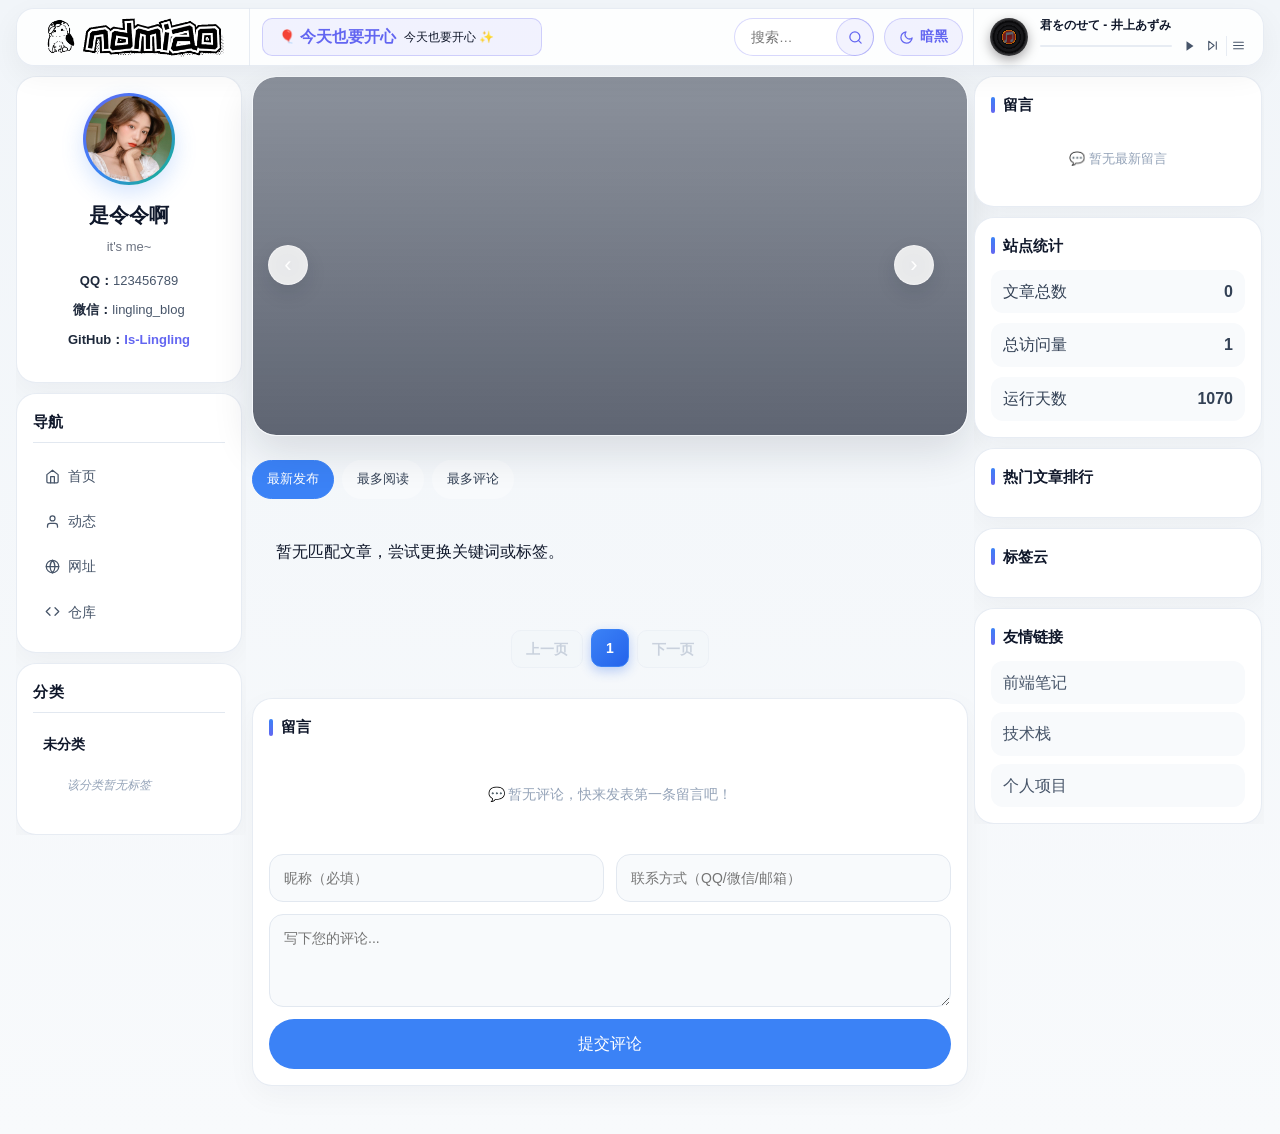
==== commit f6102a4a: "v1.1" ====
--- a/index.html
+++ b/index.html
@@ -26,12 +26,8 @@
                     <img src="img/firstlogo.gif" alt="博客logo">
                 </div>
 
-                <!-- 管理员快速下拉登录弹窗 (Dropdown Popover) -->
+                <!-- 管理员快速下拉登录抽屉 (Drawer) -->
                 <div class="admin-login-dropdown" id="adminLoginDropdown" aria-hidden="true">
-                    <div class="dropdown-header">
-                        <span class="dropdown-title">🔑 管理员登录</span>
-                        <button type="button" class="dropdown-close-btn" id="closeAdminLoginDropdownBtn" title="关闭">×</button>
-                    </div>
                     <form id="quickAdminLoginForm" onsubmit="return false;">
                         <div class="dropdown-input-group">
                             <input id="quickAdminUser" type="text" autocomplete="username" placeholder="管理员账号" required>
@@ -63,6 +59,10 @@
                     <span>退出管理</span>
                 </button>
                 <div class="mp-inline" id="mpInline" style="position: relative;">
+                    <!-- 设置/歌单管理按钮（放置于播放器右上角，仅管理员可见） -->
+                    <button type="button" class="mp-gear" id="mpGearBtn" title="歌单管理（仅管理员）" aria-label="歌单管理">
+                        <svg viewBox="0 0 24 24" width="14" height="14" fill="none" stroke="currentColor" stroke-width="2" stroke-linecap="round" stroke-linejoin="round" class="svg-icon"><circle cx="12" cy="12" r="3"></circle><path d="M19.4 15a1.65 1.65 0 0 0 .33 1.82l.06.06a2 2 0 1 1-2.83 2.83l-.06-.06a1.65 1.65 0 0 0-1.82-.33 1.65 1.65 0 0 0-1 1.51V21a2 2 0 1 1-4 0v-.09A1.65 1.65 0 0 0 9 19.4a1.65 1.65 0 0 0-1.82.33l-.06.06a2 2 0 1 1-2.83-2.83l.06-.06a1.65 1.65 0 0 0 .33-1.82 1.65 1.65 0 0 0-1.51-1H3a2 2 0 1 1 0-4h.09A1.65 1.65 0 0 0 4.6 9a1.65 1.65 0 0 0-.33-1.82l-.06-.06a2 2 0 1 1 2.83-2.83l.06.06a1.65 1.65 0 0 0 1.82.33H9a1.65 1.65 0 0 0 1-1.51V3a2 2 0 1 1 4 0v.09a1.65 1.65 0 0 0 1 1.51 1.65 1.65 0 0 0 1.82-.33l.06-.06a2 2 0 1 1 2.83 2.83l-.06.06a1.65 1.65 0 0 0-.33 1.82V9a1.65 1.65 0 0 0 1.51 1H21a2 2 0 1 1 0 4h-.09a1.65 1.65 0 0 0-1.51 1z"></path></svg>
+                    </button>
                     <button type="button" class="mp-inline-cover" id="mpInlineCoverBtn" aria-label="封面（点击切换播放/暂停）" title="点击播放/暂停">
                         <img id="mpCover" src="img/img6.jpg" alt="专辑封面" loading="lazy">
                     </button>
@@ -70,7 +70,6 @@
                         <!-- 行1：歌名 -->
                         <div class="mp-inline-meta">
                             <div class="mp-inline-title" id="mpTitle">未播放</div>
-                            <div class="mp-inline-time" style="display:none;"><span id="musicTimeCur">00:00</span> / <span id="musicTimeTot">00:00</span></div>
                         </div>
                         <!-- 行2：延长进度条 + 中心对齐控制按钮 -->
                         <div style="display:flex; align-items:center; gap:8px; width:100%;">
@@ -93,21 +92,8 @@
                     <!-- 核心播放器 audio 元素 -->
                     <audio id="bgAudio" preload="auto"></audio>
 
-                    <!-- 下拉出现的歌单列表 -->
-                    <div class="mp-list-popover" id="mpListPopover" aria-hidden="true" style="display:none;">
-                        <div class="mp-list-popover-head">
-                            <span class="mp-list-popover-title">
-                                <svg viewBox="0 0 24 24" width="14" height="14" fill="none" stroke="currentColor" stroke-width="2" stroke-linecap="round" stroke-linejoin="round" class="svg-icon" style="margin-right:4px;"><path d="M9 18V5l12-2v13"></path><circle cx="6" cy="18" r="3"></circle><circle cx="18" cy="16" r="3"></circle></svg>
-                                播放列表
-                            </span>
-                            <span class="mp-list-popover-meta">
-                                <span id="musicTimeCur2">00:00</span> / <span id="musicTimeTot2">00:00</span>
-                                <button type="button" class="mp-gear" id="mpGearBtn" title="歌单管理（仅管理员）" aria-label="歌单管理">
-                                    <svg viewBox="0 0 24 24" width="16" height="16" fill="none" stroke="currentColor" stroke-width="2" stroke-linecap="round" stroke-linejoin="round" class="svg-icon"><circle cx="12" cy="12" r="3"></circle><path d="M19.4 15a1.65 1.65 0 0 0 .33 1.82l.06.06a2 2 0 1 1-2.83 2.83l-.06-.06a1.65 1.65 0 0 0-1.82-.33 1.65 1.65 0 0 0-1 1.51V21a2 2 0 1 1-4 0v-.09A1.65 1.65 0 0 0 9 19.4a1.65 1.65 0 0 0-1.82.33l-.06.06a2 2 0 1 1-2.83-2.83l.06-.06a1.65 1.65 0 0 0 .33-1.82 1.65 1.65 0 0 0-1.51-1H3a2 2 0 1 1 0-4h.09A1.65 1.65 0 0 0 4.6 9a1.65 1.65 0 0 0-.33-1.82l-.06-.06a2 2 0 1 1 2.83-2.83l.06.06a1.65 1.65 0 0 0 1.82.33H9a1.65 1.65 0 0 0 1-1.51V3a2 2 0 1 1 4 0v.09a1.65 1.65 0 0 0 1 1.51 1.65 1.65 0 0 0 1.82-.33l.06-.06a2 2 0 1 1 2.83 2.83l-.06.06a1.65 1.65 0 0 0-.33 1.82V9a1.65 1.65 0 0 0 1.51 1H21a2 2 0 1 1 0 4h-.09a1.65 1.65 0 0 0-1.51 1z"></path></svg>
-                                </button>
-                                <button type="button" class="mp-list-popover-close" id="mpListCloseBtn" title="收起歌单">×</button>
-                            </span>
-                        </div>
+                    <!-- 下拉出现的歌单抽屉列表 -->
+                    <div class="mp-list-popover" id="mpListPopover" aria-hidden="true">
                         <ol class="mp-list" id="mpPlayList"></ol>
                     </div>
                 </div>
@@ -457,16 +443,12 @@
 
             <!-- 视图 7：个人空间动态页面 -->
             <div id="spaceView" class="main-view" style="display:none;">
-                <div style="display:flex; align-items:center; justify-content:space-between; flex-wrap:wrap; gap:10px; margin-bottom:20px;">
+                <div style="display:flex; align-items:center; justify-content:space-between; flex-wrap:wrap; gap:10px; margin-bottom:10px;">
                     <div class="breadcrumb-nav" style="margin:0;">
                         <span class="breadcrumb-item" style="cursor:pointer;" onclick="switchView('list'); activeFilters = []; renderArticles();">首页</span>
                         <span class="breadcrumb-separator">/</span>
                         <span class="breadcrumb-item active">个人空间动态</span>
                     </div>
-                    <button type="button" class="back-btn" onclick="switchView('list');">
-                        <svg viewBox="0 0 24 24" width="14" height="14" fill="none" stroke="currentColor" stroke-width="2" stroke-linecap="round" stroke-linejoin="round" class="svg-icon"><line x1="19" y1="12" x2="5" y2="12"></line><polyline points="12 19 5 12 12 5"></polyline></svg>
-                        <span>返回文章列表</span>
-                    </button>
                 </div>
 
                 <div class="space-page-grid" style="display:grid; grid-template-columns:1fr 310px; gap:20px;">
@@ -476,7 +458,7 @@
                         <div class="box3-card space-publish-card" id="spacePublishCard" style="display:none; margin-bottom:20px; padding:20px;">
                             <h4 style="margin:0 0 12px; font-size:16px; font-weight:700; display:flex; align-items:center; gap:8px; color:var(--text-main);">
                                 <svg viewBox="0 0 24 24" width="16" height="16" fill="none" stroke="currentColor" stroke-width="2" stroke-linecap="round" stroke-linejoin="round" class="svg-icon"><path d="M11 4H4a2 2 0 0 0-2 2v14a2 2 0 0 0 2 2h14a2 2 0 0 0 2-2v-7"></path><path d="M18.5 2.5a2.121 2.121 0 0 1 3 3L12 15l-4 1 1-4 9.5-9.5z"></path></svg>
-                                <span>发布新动态</span>
+                                <span id="feedPublishTitleText">发布新动态</span>
                             </h4>
                             <textarea id="feedPublishText" placeholder="分享此刻的想法、碎碎念或技术进展..." style="width:100%; min-height:86px; padding:12px; border-radius:12px; border:1px solid var(--border-color); background:var(--bg-body); color:var(--text-main); resize:vertical; outline:none; font-size:14px; margin-bottom:12px; font-family:inherit;"></textarea>
                             
@@ -489,9 +471,14 @@
                                     </label>
                                     <span id="feedImageTip" style="font-size:12px; color:var(--text-muted);"></span>
                                 </div>
-                                <button type="button" class="primary-btn" onclick="submitNewFeed()" style="padding:8px 24px; font-size:13.5px; border-radius:999px;">
-                                    发布动态
-                                </button>
+                                <div style="display:flex; gap:8px; align-items:center;">
+                                    <button type="button" class="secondary-btn" id="cancelFeedEditBtn" onclick="cancelFeedEdit()" style="display:none; padding:8px 16px; font-size:13px; border-radius:999px;">
+                                        取消
+                                    </button>
+                                    <button type="button" class="primary-btn" id="feedSubmitBtn" onclick="submitNewFeed()" style="padding:8px 24px; font-size:13.5px; border-radius:999px;">
+                                        发布动态
+                                    </button>
+                                </div>
                             </div>
                             <div id="feedImagePreviewWrap" style="display:flex; gap:8px; flex-wrap:wrap; margin-top:10px;"></div>
                         </div>
@@ -528,7 +515,7 @@
                                 <div style="display:flex; align-items:center; gap:8px;">
                                     <h4 style="margin:0; font-size:15px; font-weight:700; display:flex; align-items:center; gap:6px; color:var(--text-main);">
                                         <svg viewBox="0 0 24 24" width="16" height="16" fill="none" stroke="currentColor" stroke-width="2" stroke-linecap="round" stroke-linejoin="round" class="svg-icon"><rect x="3" y="4" width="18" height="18" rx="2" ry="2"></rect><line x1="16" y1="2" x2="16" y2="6"></line><line x1="8" y1="2" x2="8" y2="6"></line><line x1="3" y1="10" x2="21" y2="10"></line></svg>
-                                        <span id="activityCalendarMonthTitle">2026年8月</span>
+                                        <span id="activityCalendarMonthTitle">26年8月</span>
                                     </h4>
                                     <div style="display:flex; gap:4px; align-items:center;">
                                         <button type="button" class="mini-admin-btn" onclick="changeCalendarMonth(-1)" style="padding:2px 7px; font-size:12px; cursor:pointer;" title="上一月">‹</button>
@@ -693,34 +680,62 @@
                 <button class="modal-close" id="mpCloseManageBtn">×</button>
             </div>
             <div class="modal-body" style="display:flex; flex-direction:column; gap:16px;">
-                <!-- API Base 设置 -->
-                <div style="padding:10px 14px; border:1px solid rgba(226, 232, 240, 0.8); border-radius:12px; background:rgba(248,250,252,0.5);">
-                    <label style="font-weight:700; display:block; margin-bottom:6px; font-size:13px;">网易云 API Base URL（默认支持全网在线搜索）</label>
+                <!-- 选项卡：云链接解析 / 登录搜索 / 自由搜歌 -->
+                <div class="image-option-tabs" style="display:flex; gap:8px;">
+                    <button type="button" class="tab-btn active" id="mpTabParseLinkBtn" style="flex:1; padding:8px; border-radius:8px; font-size:13px; font-weight:600;">🔗 音乐云链接解析</button>
+                    <button type="button" class="tab-btn" id="mpTabAccountSearchBtn" style="flex:1; padding:8px; border-radius:8px; font-size:13px; font-weight:600;">🔑 账号登录搜索</button>
+                    <button type="button" class="tab-btn" id="mpTabNormalSearchBtn" style="flex:1; padding:8px; border-radius:8px; font-size:13px; font-weight:600;">🔍 快捷全网搜索</button>
+                </div>
+
+                <!-- 面板 1：多平台音乐云链接解析 -->
+                <div id="mpPaneLinkParse" style="display:block;">
+                    <div style="padding:14px; border:1px solid var(--border-color); border-radius:12px; background:var(--bg-body);">
+                        <label style="font-weight:700; display:block; margin-bottom:6px; font-size:13px; color:var(--text-main);">解析网易云 / QQ音乐 / 酷狗 / 虾米 / 音频直链</label>
+                        <div style="display:flex; gap:8px; align-items:center;">
+                            <input type="url" id="mpCloudLinkInput" placeholder="粘贴网易云/QQ音乐歌曲链接或 MP3 直链..." style="flex:1; padding:9px 12px; border-radius:10px; border:1px solid #cbd5e1; outline:none; font-size:13px;">
+                            <button type="button" class="primary-btn" id="mpParseLinkBtn" style="padding:9px 18px; border-radius:999px; font-size:13px; font-weight:600;">一键解析添加</button>
+                        </div>
+                        <span style="font-size:12px; color:var(--text-muted); display:block; margin-top:6px;">💡 支持示例：https://music.163.com/#/song?id=18706346 或 https://y.qq.com/n/ryqq/songDetail/...</span>
+                    </div>
+                </div>
+
+                <!-- 面板 2：账号登录搜歌 (网易云/QQ) -->
+                <div id="mpPaneAccountSearch" style="display:none;">
+                    <div style="padding:14px; border:1px solid var(--border-color); border-radius:12px; background:var(--bg-body);">
+                        <div style="display:flex; gap:10px; align-items:center; margin-bottom:10px; flex-wrap:wrap;">
+                            <select id="mpAccountPlatformSelect" style="padding:7px 12px; border-radius:8px; border:1px solid #cbd5e1; font-size:13px; outline:none;">
+                                <option value="netease">网易云音乐账号</option>
+                                <option value="qq">QQ音乐账号</option>
+                            </select>
+                            <input type="text" id="mpAccountPhoneInput" placeholder="请输入手机号 / 账号 Cookie" style="flex:1; min-width:180px; padding:7px 12px; border-radius:8px; border:1px solid #cbd5e1; font-size:13px; outline:none;">
+                            <button type="button" class="secondary-btn" id="mpAccountLoginBtn" style="padding:7px 16px; border-radius:999px; font-size:12.5px;">绑定登录</button>
+                        </div>
+                        <span id="mpAccountLoginStatusTip" style="font-size:12px; color:var(--primary); font-weight:600; display:block; margin-bottom:8px;">✅ 已模拟接入云音乐 API 账号授权通道</span>
+                    </div>
+                </div>
+
+                <!-- 面板 3：全网快捷关键词搜索 -->
+                <div id="mpPaneNormalSearch" style="display:none;">
                     <div style="display:flex; gap:8px; align-items:center;">
-                        <input type="url" id="mpApiInput" placeholder="https://your-netease-api.example.com" style="flex:1; padding:8px 12px; border-radius:10px; border:1px solid #cbd5e1; outline:none; font-size:13px;">
-                        <button type="button" class="primary-btn" id="mpSaveApiBtn" style="padding:8px 16px; border-radius:999px; font-size:13px;">保存配置</button>
-                    </div>
-                </div>
-                <!-- 搜索 -->
-                <div>
-                    <div style="display:flex; gap:8px; align-items:center; margin-bottom:10px;">
-                        <input type="search" id="mpSearchInput" placeholder="🔍 输入歌名 / 歌手 / 专辑（例如：周杰伦、海阔天空、晴天...）" style="flex:1; padding:10px 14px; border-radius:12px; border:1px solid #cbd5e1; outline:none; font-size:14px;">
-                        <button type="button" class="primary-btn" id="mpSearchBtn" style="padding:10px 20px; border-radius:999px; font-size:14px; font-weight:600;">搜索歌曲</button>
-                    </div>
-                    <!-- 搜索结果展示框（优化增大高度为 360px） -->
-                    <div id="mpSearchResult" style="min-height:160px; max-height:360px; overflow-y:auto; border-radius:12px; padding:8px;">
-                        <div style="color:#94a3b8; text-align:center; padding:32px 16px; font-size:13.5px;">
-                            💡 请在上方输入框输入关键词，点击「搜索歌曲」从全网查找最新音轨。<br>搜索到歌曲后点击「＋添加」即可加入到右侧播放列表中。
-                        </div>
-                    </div>
-                </div>
-                <!-- 当前歌单 -->
+                        <input type="search" id="mpSearchInput" placeholder="🔍 输入歌名 / 歌手 / 专辑（例如：周杰伦、天空之城、カノン...）" style="flex:1; padding:9px 14px; border-radius:12px; border:1px solid #cbd5e1; outline:none; font-size:13.5px;">
+                        <button type="button" class="primary-btn" id="mpSearchBtn" style="padding:9px 18px; border-radius:999px; font-size:13.5px; font-weight:600;">搜索歌曲</button>
+                    </div>
+                </div>
+
+                <!-- 搜索与解析结果展示区域 -->
+                <div id="mpSearchResult" style="min-height:140px; max-height:300px; overflow-y:auto; border-radius:12px; padding:8px; border:1px solid var(--border-color);">
+                    <div style="color:var(--text-muted); text-align:center; padding:28px 16px; font-size:13px;">
+                        💡 请在上方粘贴音乐云链接，或输入关键词进行多平台搜歌。<br>解析成功后点击「＋添加」即可同步保存至播放列表中。
+                    </div>
+                </div>
+
+                <!-- 当前自定义歌单 -->
                 <div>
                     <div style="display:flex; align-items:center; justify-content:space-between; margin-bottom:8px; padding:0 2px;">
-                        <div style="font-weight:700; font-size:14px;">📋 当前自定义歌单</div>
-                        <span style="color:#64748b; font-size:12px;">本地持久化保存（仅管理员可增删）</span>
-                    </div>
-                    <div id="mpCurrentPlaylist" style="min-height:100px; max-height:280px; overflow-y:auto; border-radius:12px; padding:6px 8px;"></div>
+                        <div style="font-weight:700; font-size:14px; color:var(--text-main);">📋 当前自定义歌单</div>
+                        <span style="color:var(--text-muted); font-size:12px;">本地持久化保存（仅管理员可增删）</span>
+                    </div>
+                    <div id="mpCurrentPlaylist" style="min-height:90px; max-height:240px; overflow-y:auto; border-radius:12px; padding:6px 8px; border:1px solid var(--border-color);"></div>
                 </div>
             </div>
         </div>
--- a/css/index.css
+++ b/css/index.css
@@ -118,7 +118,7 @@
             backdrop-filter: saturate(180%) blur(16px);
             -webkit-backdrop-filter: saturate(180%) blur(16px);
             height: 58px;
-            padding: 0 20px;
+            padding: 0;
             border-radius: 18px;
             border: 1px solid rgba(226, 232, 240, 0.8);
             box-shadow: 0 10px 30px rgba(15, 23, 42, 0.05);
@@ -143,12 +143,24 @@
             display: inline-block;
             z-index: 21;
         }
-        /* 顶栏左侧区域：只包含 logo，尺寸完全固定，不受其它元素影响 */
+        /* 顶栏左侧区域：精准对齐下方左侧边栏 (box1 230px) 的右侧切线边框 */
         .top-left {
             display: flex;
             align-items: center;
-            flex: none;           /* 不伸不缩，宽度由 logo 决定后绝对固定 */
+            justify-content: center;
+            width: calc(230px + var(--grid-gap-x, 6px) / 2);
+            min-width: calc(230px + var(--grid-gap-x, 6px) / 2);
+            max-width: calc(230px + var(--grid-gap-x, 6px) / 2);
+            height: 58px;
+            flex: none;
+            border-right: 1px solid var(--border-color);
+            border-radius: 18px 0 0 18px;
+            box-sizing: border-box;
             overflow: visible;
+            transition: border-color 0.2s ease;
+        }
+        body.dark .top-left {
+            border-right-color: rgba(51, 65, 85, 0.8);
         }
         /* 顶栏公告栏：正常显示，当搜索框展开时平滑隐退给搜索框让出 280px 空间 */
         .top-notice-banner {
@@ -171,8 +183,8 @@
             cursor: pointer;
             opacity: 1;
         }
-        /* 临界与接近防护：当窗口 <= 1250px 或搜索框边缘逼近公告栏时，平滑隐退公告栏 */
-        @media (max-width: 1250px) {
+        /* 仅在屏幕宽度小于 960px 时隐退公告栏 */
+        @media (max-width: 960px) {
             .top-notice-banner {
                 opacity: 0 !important;
                 max-width: 0 !important;
@@ -219,14 +231,14 @@
             min-width: 0;
             margin-left: auto;
         }
-        /* 搜索框：默认 195px 宽度 */
+        /* 搜索框：默认 140px 宽度，避免挤压公告栏 */
         .search-form {
             position: relative;
             display: inline-flex;
             align-items: center;
             justify-content: flex-end;
             height: 38px;
-            width: 195px;
+            width: 140px;
             transition: width 0.35s cubic-bezier(0.4, 0, 0.2, 1);
             flex-shrink: 0;
         }
@@ -4005,23 +4017,24 @@
             .mp-list { max-height: 38vh; overflow: auto; }
         }
 
-        /* 融入顶栏的极简内联音乐播放器 (高度与 div.top 的 58px 高度完全一致，只保留左侧分割线) */
+        /* 融入顶栏的极简内联音乐播放器 (右侧边缘与顶栏最右侧卡片边框完美重合) */
         .mp-inline {
             display: inline-flex;
             align-items: center;
-            gap: 10px;
-            padding: 0 0 0 16px;
-            border-radius: 0;
+            gap: 12px;
+            padding: 0 16px;
+            border-radius: 0 18px 18px 0;
             background: transparent;
             border: none;
             border-left: 1px solid var(--border-color);
-            width: 260px;
-            max-width: 260px;
+            width: 290px;
+            min-width: 280px;
+            max-width: 380px;
+            flex: 1 1 auto;
             height: 58px;
             box-sizing: border-box;
-            flex-shrink: 0;
             vertical-align: middle;
-            transition: border-color 0.2s ease;
+            transition: border-color 0.2s ease, width 0.25s ease;
         }
         .mp-inline:hover {
             border-left-color: var(--primary);
@@ -4033,28 +4046,59 @@
             border-left: 1px solid rgba(51, 65, 85, 0.8);
         }
 
-        /* 极简旋转/方形缩略图 */
+        /* 奢华黑金黑胶唱片 (Vinyl Record) 极致视觉 */
         .mp-inline-cover {
             position: relative;
-            width: 32px;
-            height: 32px;
-            border-radius: 8px;
-            border: none;
+            width: 38px;
+            height: 38px;
+            border-radius: 50%;
+            border: 1px solid rgba(255, 255, 255, 0.15);
             padding: 0;
             cursor: pointer;
             flex-shrink: 0;
             overflow: hidden;
-            background: #1e293b;
+            background: #111827;
+            box-shadow: 0 4px 12px rgba(0, 0, 0, 0.35), inset 0 0 0 1px rgba(255, 255, 255, 0.1);
+            transition: transform 0.25s ease, box-shadow 0.25s ease;
+        }
+        .mp-inline-cover:hover {
+            transform: scale(1.05);
+            box-shadow: 0 6px 16px rgba(0, 0, 0, 0.45), inset 0 0 0 1px rgba(234, 179, 8, 0.5);
+        }
+        /* 真实黑胶唱片的细腻同心刻痕 + 优雅黑金中央红胶/金胶贴标 (无空洞) */
+        .mp-inline-cover.has-gold-fallback {
+            background: 
+                /* 中央精致黑金红唱片贴标 */
+                radial-gradient(circle at center, #991b1b 0%, #7f1d1d 24%, #b45309 25%, #d97706 28%, transparent 29%),
+                /* 唱片黑胶声轨物理微沟槽 */
+                repeating-radial-gradient(circle at center, #18181b 0px, #18181b 2px, #09090b 3px, #09090b 4px);
+        }
+        .mp-inline-cover.has-gold-fallback::before {
+            content: '🎵';
+            position: absolute;
+            top: 50%;
+            left: 50%;
+            transform: translate(-50%, -50%);
+            font-size: 11px;
+            line-height: 1;
+            z-index: 3;
+            pointer-events: none;
+            opacity: 0.9;
+            filter: drop-shadow(0 1px 2px rgba(0,0,0,0.8));
         }
         .mp-inline-cover img {
             width: 100%;
             height: 100%;
-            border-radius: 8px;
+            border-radius: 50%;
             object-fit: cover;
             pointer-events: none;
-        }
-        .mp-inline.is-playing .mp-inline-cover img {
-            animation: mp-inline-spin 12s linear infinite;
+            display: block;
+        }
+        .mp-inline-cover img.img-hidden {
+            display: none !important;
+        }
+        .mp-inline.is-playing .mp-inline-cover {
+            animation: mp-inline-spin 8s linear infinite;
         }
         @keyframes mp-inline-spin {
             from { transform: rotate(0deg); }
@@ -4157,71 +4201,93 @@
         }
         body.dark .mp-inline-list.is-open { color: var(--primary); background: var(--primary-light); }
 
-        /* 齿轮（管理员可见，在 popover 头部） */
-        .mp-list-popover-head .mp-gear {
+        /* 齿轮（管理员可见，绝对定位在播放器右上角） */
+        .mp-inline .mp-gear {
+            position: absolute;
+            top: 6px;
+            right: 12px;
+            z-index: 2;
             display: inline-flex;
             align-items: center;
             justify-content: center;
-            width: 24px;
-            height: 24px;
+            width: 20px;
+            height: 20px;
             border: none;
             background: none;
-            color: #64748b;
+            color: var(--text-muted);
             cursor: pointer;
             border-radius: 50%;
             transition: all 0.2s ease;
-            vertical-align: middle;
             padding: 0;
         }
-        .mp-list-popover-head .mp-gear:hover {
-            color: #2563eb;
+        .mp-inline .mp-gear:hover {
+            color: var(--primary);
             transform: rotate(45deg);
-            background: rgba(59,130,246,0.1);
-        }
-        body.dark .mp-list-popover-head .mp-gear { color: #cbd5e1; }
-        body.dark .mp-list-popover-head .mp-gear:hover { color: #93c5fd; background: rgba(96,165,250,0.15); }
-
-        /* ========== 歌单弹出层（顶栏 ☰ 按钮触发，替代浮窗） ========== */
+            background: var(--primary-light);
+        }
+        body.dark .mp-inline .mp-gear { color: var(--text-muted); }
+        body.dark .mp-inline .mp-gear:hover { color: var(--primary); background: var(--primary-light); }
+
+        /* ========== 歌单下拉抽屉（整个播放器组件宽度向下拉出） ========== */
         .mp-list-popover {
             position: absolute;
-            top: calc(100% + 10px);
+            top: 100%;
+            left: 0;
             right: 0;
-            width: 340px;
-            max-height: 60vh;
+            width: 100%;
+            max-height: 420px;
             z-index: 2147483641;
-            border-radius: 16px;
+            border-radius: 0 0 16px 16px;
             overflow: hidden;
-            background: #ffffff;
-            border: 1px solid rgba(0, 0, 0, 0.08);
-            box-shadow: 0 18px 40px rgba(15, 23, 42, 0.22), 0 2px 8px rgba(15, 23, 42, 0.06);
+            background: rgba(255, 255, 255, 0.96);
+            backdrop-filter: blur(20px);
+            -webkit-backdrop-filter: blur(20px);
+            border: 1px solid rgba(226, 232, 240, 0.8);
+            border-top: none;
+            box-shadow: 0 18px 36px rgba(15, 23, 42, 0.16), 0 6px 16px rgba(15, 23, 42, 0.08);
             display: flex;
             flex-direction: column;
             color: #111827;
+            opacity: 0;
+            visibility: hidden;
+            transform: translateY(-8px);
+            transform-origin: top center;
+            transition: opacity 0.22s cubic-bezier(0.16, 1, 0.3, 1),
+                        transform 0.22s cubic-bezier(0.16, 1, 0.3, 1),
+                        visibility 0.22s ease;
+        }
+        .mp-list-popover.active {
+            opacity: 1;
+            visibility: visible;
+            transform: translateY(0);
         }
         body.dark .mp-list-popover {
-            background: #0f172a;
-            border-color: rgba(148, 163, 184, 0.18);
+            background: rgba(15, 23, 42, 0.96);
+            border-color: rgba(51, 65, 85, 0.7);
             color: #e5e7eb;
+            box-shadow: 0 18px 36px rgba(0, 0, 0, 0.5), 0 6px 16px rgba(0, 0, 0, 0.3);
         }
         .mp-list-popover-head {
             display: flex;
             align-items: center;
             justify-content: space-between;
             gap: 8px;
-            padding: 10px 14px;
-            background: linear-gradient(135deg, rgba(219,234,254,0.6), rgba(252,231,243,0.35));
-            border-bottom: 1px solid rgba(148, 163, 184, 0.2);
+            padding: 12px 16px;
+            background: linear-gradient(135deg, rgba(99,102,241,0.08), rgba(236,72,153,0.05));
+            border-bottom: 1px solid rgba(226, 232, 240, 0.7);
             font-size: 13px;
         }
         body.dark .mp-list-popover-head {
-            background: linear-gradient(135deg, rgba(30,58,138,0.4), rgba(127,29,29,0.2));
-            border-bottom-color: rgba(148,163,184,0.2);
+            background: linear-gradient(135deg, rgba(99,102,241,0.18), rgba(236,72,153,0.1));
+            border-bottom-color: rgba(51, 65, 85, 0.6);
         }
         .mp-list-popover-title {
             font-weight: 800;
-            color: #0f172a;
-        }
-        body.dark .mp-list-popover-title { color: #f8fafc; }
+            color: var(--primary);
+            display: inline-flex;
+            align-items: center;
+        }
+        body.dark .mp-list-popover-title { color: var(--primary); }
         .mp-list-popover-meta {
             display: inline-flex;
             align-items: center;
@@ -4238,21 +4304,24 @@
             font-size: 18px;
             line-height: 1;
             color: #64748b;
-            width: 22px;
-            height: 22px;
+            width: 24px;
+            height: 24px;
             border-radius: 50%;
+            display: inline-flex;
+            align-items: center;
+            justify-content: center;
             transition: all 0.15s ease;
         }
         .mp-list-popover-close:hover {
-            color: #b91c1c;
-            background: rgba(239, 68, 68, 0.12);
+            color: #ef4444;
+            background: rgba(239, 68, 68, 0.1);
         }
         body.dark .mp-list-popover-close:hover { color: #f87171; background: rgba(248,113,113,0.15); }
 
-        /* 让 popover 内的 .mp-list 适配高度（覆盖原浮窗样式） */
+        /* 让抽屉内的歌单列表自适应及平滑滚动 */
         .mp-list-popover .mp-list {
             margin: 0;
-            padding: 6px 0 10px 0;
+            padding: 8px 0;
             overflow-y: auto;
             flex: 1;
             max-height: none;
@@ -4272,7 +4341,7 @@
                 right: 8px;
                 left: 8px;
                 width: auto;
-                top: 56px;
+                top: calc(100% + 8px);
             }
         }
 
@@ -4521,10 +4590,10 @@
             }
         }
 
-        /* ========== 极简 Toast 提示框 ========== */
+        /* ========== 极简 Toast 提示框（顶部显示） ========== */
         #toastContainer {
             position: fixed;
-            bottom: 30px;
+            top: 20px;
             left: 50%;
             transform: translateX(-50%);
             z-index: 10000;
@@ -4554,7 +4623,7 @@
             color: #0f172a;
         }
         @keyframes toastIn {
-            0% { opacity: 0; transform: translateY(20px) scale(0.9); }
+            0% { opacity: 0; transform: translateY(-20px) scale(0.9); }
             100% { opacity: 1; transform: translateY(0) scale(1); }
         }
 
@@ -5132,54 +5201,36 @@
     transition: background 0.2s ease;
 }
 
-/* ========== 左上角管理员下拉登录 Popover ========== */
+/* ========== 左上角管理员下拉登录抽屉 Drawer ========== */
 .admin-login-dropdown {
     position: absolute;
-    top: calc(100% + 14px);
+    top: 100%;
     left: 0;
-    width: 260px;
-    padding: 16px;
-    border-radius: 18px;
-    background: rgba(255, 255, 255, 0.92);
+    width: 100%;
+    min-width: 100%;
+    box-sizing: border-box;
+    padding: 12px;
+    border-radius: 0 0 16px 16px;
+    background: rgba(255, 255, 255, 0.95);
     backdrop-filter: saturate(180%) blur(20px);
     -webkit-backdrop-filter: saturate(180%) blur(20px);
     border: 1px solid var(--primary-border, #bfdbfe);
-    box-shadow: 0 16px 40px rgba(15, 23, 42, 0.18);
+    box-shadow: 0 16px 36px rgba(15, 23, 42, 0.16);
     z-index: 1000;
     opacity: 0;
     visibility: hidden;
-    transform: translateY(-10px) scale(0.96);
-    transition: transform 0.25s cubic-bezier(0.34, 1.56, 0.64, 1), opacity 0.2s ease, visibility 0.2s ease;
+    transform: translateY(-8px) scale(0.97);
+    transition: transform 0.22s cubic-bezier(0.16, 1, 0.3, 1), opacity 0.22s ease, visibility 0.22s ease;
 }
 body.dark .admin-login-dropdown {
-    background: rgba(15, 23, 42, 0.92);
+    background: rgba(15, 23, 42, 0.95);
     border-color: #334155;
-    box-shadow: 0 16px 40px rgba(0, 0, 0, 0.45);
+    box-shadow: 0 16px 36px rgba(0, 0, 0, 0.45);
 }
 .admin-login-dropdown.active {
     opacity: 1;
     visibility: visible;
     transform: translateY(0) scale(1);
-}
-.dropdown-header {
-    display: flex;
-    align-items: center;
-    justify-content: space-between;
-    margin-bottom: 12px;
-}
-.dropdown-title {
-    font-size: 13px;
-    font-weight: 700;
-    color: var(--text-main);
-}
-.dropdown-close-btn {
-    background: none;
-    border: none;
-    font-size: 18px;
-    color: var(--text-muted);
-    cursor: pointer;
-    line-height: 1;
-    padding: 0 4px;
 }
 .dropdown-input-group {
     margin-bottom: 10px;
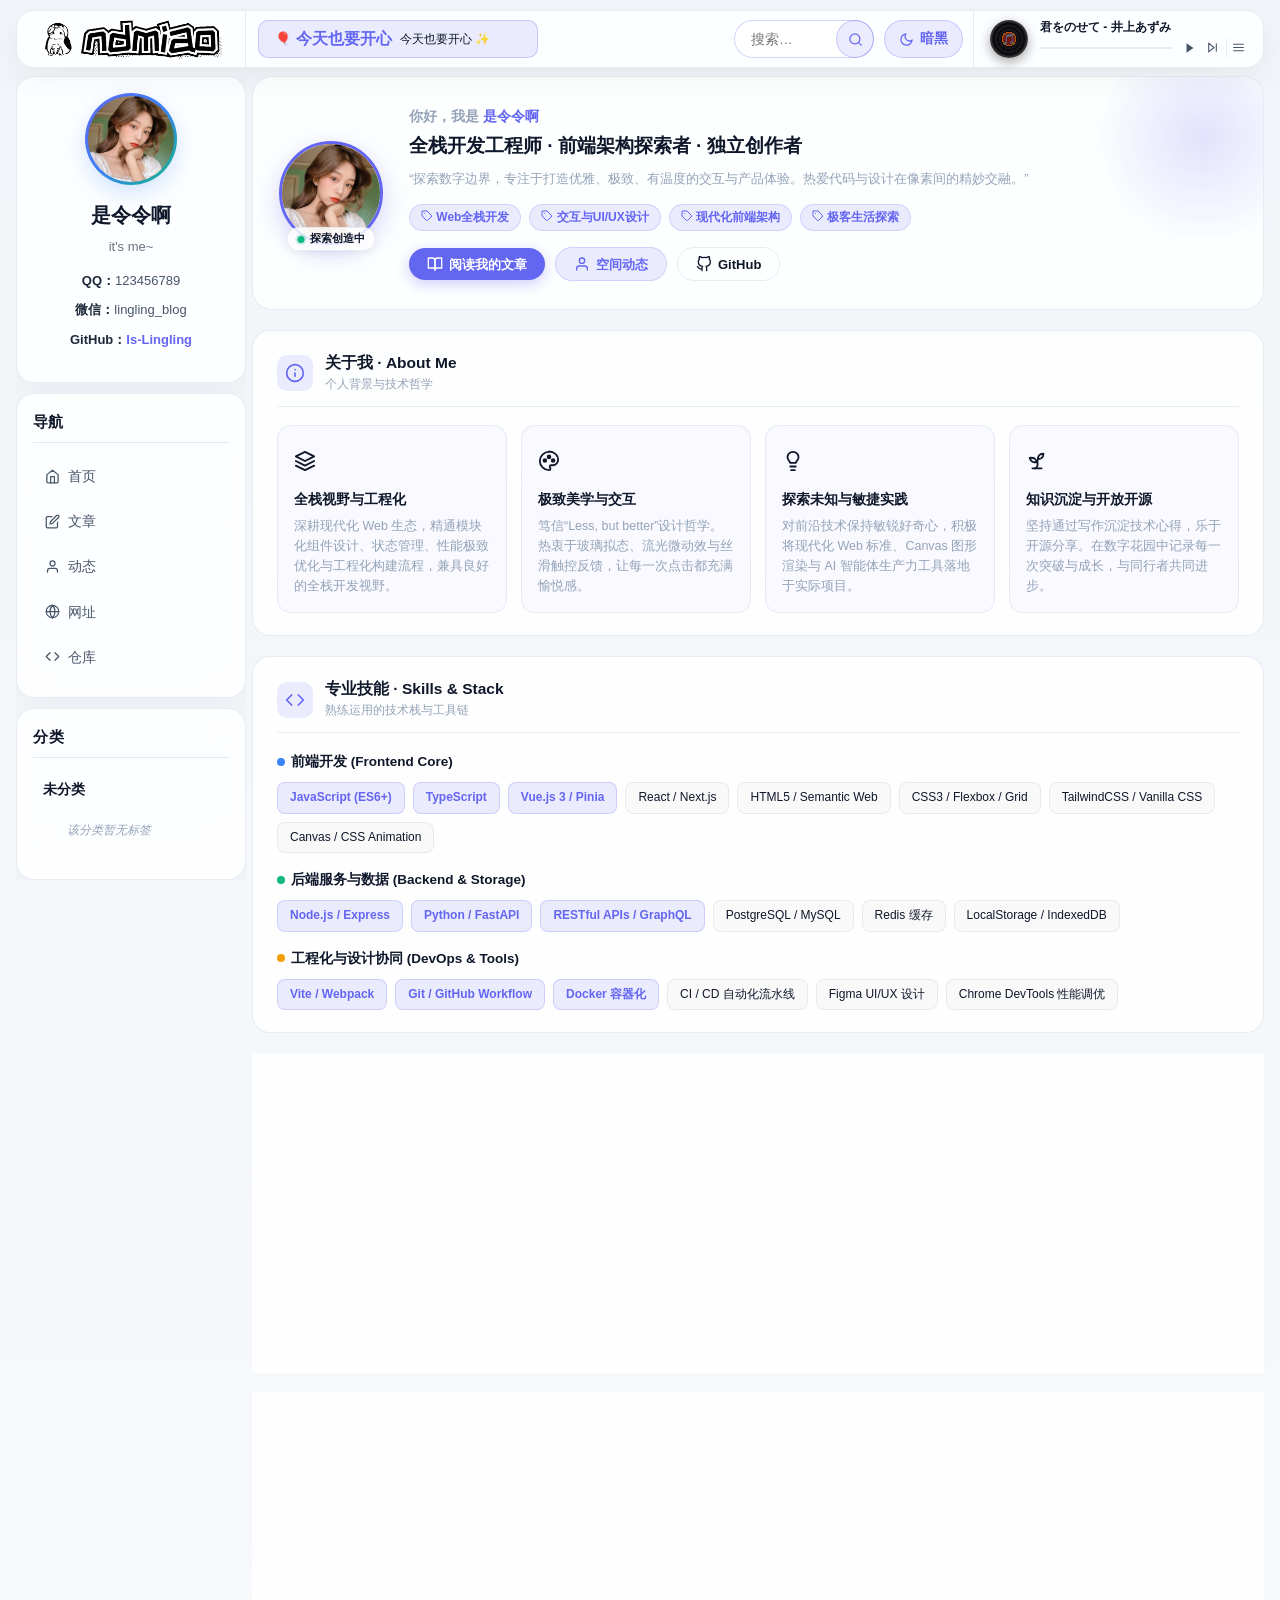
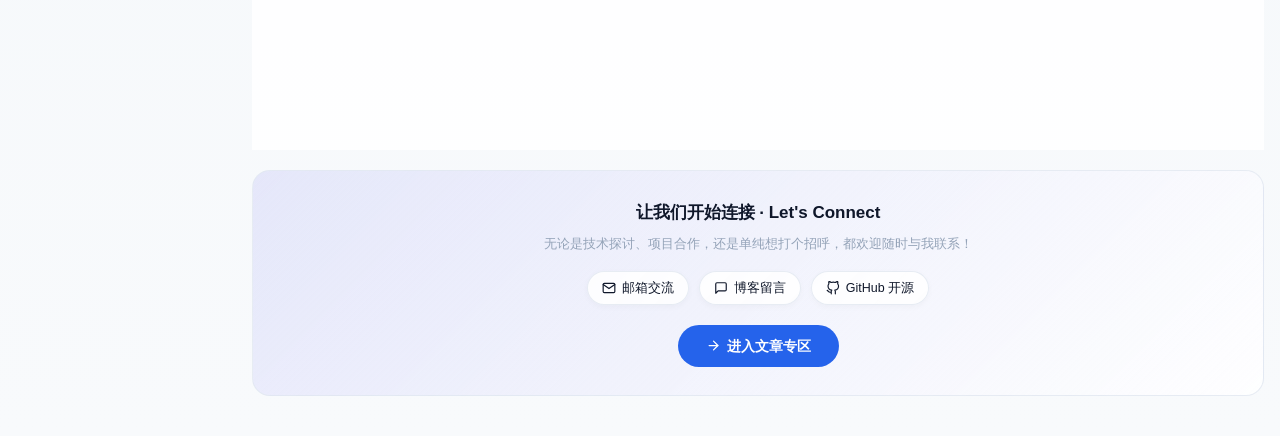
==== commit 01495cf1: "docker部署代码，修改首页为简历，完善控制面板功能，美化UI，修改一些bug" ====
--- a/index.html
+++ b/index.html
@@ -116,7 +116,8 @@
             <div class="daohang">
                 <ul>
                     <li class="daohanglan">导航</li>
-                    <li><a href="#" title="首页" onclick="switchView('list'); activeFilters = []; renderArticles(); return false;">首页</a></li>
+                    <li><a href="#" title="首页" onclick="switchView('home'); return false;">首页</a></li>
+                    <li><a href="#" title="文章" onclick="switchView('list'); activeFilters = []; renderArticles(); return false;">文章</a></li>
                     <li><a href="#" title="个人空间动态" onclick="switchView('space'); return false;">动态</a></li>
                     <li><a href="#" title="网址">网址</a></li>
                     <li><a href="#" title="友人">友人</a></li>
@@ -139,8 +140,13 @@
         </aside>
 
         <main class="box2" id="mainContent">
+            <!-- 视图 0：首页（博主个人简历与详细介绍） -->
+            <div id="homeView" class="main-view active">
+                <div class="resume-container" id="homeResumeContainer"></div>
+            </div>
+
             <!-- 视图 1：文章列表视图 -->
-            <div id="listView" class="main-view active">
+            <div id="listView" class="main-view" style="display:none;">
                 <section class="hero-carousel" aria-label="置顶推荐文章" style="position:relative; margin-bottom:24px;">
                     <article class="hero-glass-card" id="heroCard">
                         <div class="glass-overlay">
@@ -155,7 +161,7 @@
                     </div>
                 </section>
 
-                <section class="article-tools" style="display:flex; align-items:center; justify-content:space-between; flex-wrap:nowrap; gap:12px;">
+                <section class="article-tools" style="display:flex; align-items:center; justify-content:space-between; flex-wrap:nowrap; gap:12px; padding:0 10px; margin-top:2px; margin-bottom:8px;">
                     <div style="display:flex; align-items:center; gap:12px; flex-wrap:wrap;">
                         <div class="sort-group" style="transform:none; margin:0;" aria-label="排序方式">
                             <button type="button" data-sort="date" class="active">最新发布</button>
@@ -164,7 +170,7 @@
                         </div>
                         <div class="filter-chips" id="activeFilters" aria-live="polite"></div>
                     </div>
-                    <button type="button" class="primary-btn" id="homeAddArticleBtn" onclick="openArticleEditor()" style="display:none; padding:8px 18px; font-size:13px; border-radius:999px; align-items:center; gap:6px; flex-shrink:0; margin:0;">
+                    <button type="button" class="primary-btn" id="homeAddArticleBtn" onclick="openArticleEditor()" style="display:none; padding:6px 16px; font-size:12.5px; border-radius:999px; align-items:center; gap:6px; flex-shrink:0; margin:0;">
                         <svg viewBox="0 0 24 24" width="14" height="14" fill="none" stroke="currentColor" stroke-width="2" stroke-linecap="round" stroke-linejoin="round" class="svg-icon"><path d="M11 4H4a2 2 0 0 0-2 2v14a2 2 0 0 0 2 2h14a2 2 0 0 0 2-2v-7"></path><path d="M18.5 2.5a2.121 2.121 0 0 1 3 3L12 15l-4 1 1-4 9.5-9.5z"></path></svg>
                         <span>新增文章</span>
                     </button>
@@ -221,7 +227,7 @@
                     <div class="inline-content markdown-content" id="inlineDetailContent"></div>
 
                     <!-- 详情页：文章内容下方居中 → 点赞 / 收藏 -->
-                    <div class="detail-like-favorite-bar" id="detailLikeFavoriteBar" aria-label="点赞与收藏">
+                    <div class="detail-like-favorite-bar no-print" id="detailLikeFavoriteBar" aria-label="点赞与收藏">
                         <button type="button" class="detail-like-btn" data-viewer-action="like">
                             <svg viewBox="0 0 24 24" width="16" height="16" fill="none" stroke="currentColor" stroke-width="2" stroke-linecap="round" stroke-linejoin="round" class="svg-icon"><path d="M14 9V5a3 3 0 0 0-3-3l-4 9v11h11.28a2 2 0 0 0 2-1.7l1.38-9a2 2 0 0 0-2-2.3zM7 22H4a2 2 0 0 1-2-2v-7a2 2 0 0 1 2-2h3"></path></svg>
                             <span class="btn-text">点赞</span>
@@ -233,7 +239,7 @@
                     </div>
 
                     <!-- 文章详情页专属评论区域 -->
-                    <section class="detail-comments-box" style="margin-top:40px; padding-top:24px; border-top:1px solid var(--border-color);">
+                    <section class="detail-comments-box no-print">
                         <h3 style="font-size:18px; font-weight:700; margin-bottom:16px; display:flex; align-items:center; gap:8px;">
                             <svg viewBox="0 0 24 24" width="18" height="18" fill="none" stroke="currentColor" stroke-width="2" stroke-linecap="round" stroke-linejoin="round" class="svg-icon"><path d="M21 15a2 2 0 0 1-2 2H7l-4 4V5a2 2 0 0 1 2-2h14a2 2 0 0 1 2 2z"></path></svg>
                             <span>本文评论</span>
@@ -363,12 +369,37 @@
                         </button>
                     </div>
                     <div class="admin-grid" style="display:grid; grid-template-columns:repeat(auto-fill, minmax(150px, 1fr)); gap:20px;">
-                        <!-- 第一个卡片：图册管理 -->
-                        <div class="admin-square-card" id="openGalleryBtn" style="cursor:pointer; display:flex; flex-direction:column; align-items:center; justify-content:center; aspect-ratio:1/1; border:1px solid var(--border-color); border-radius:16px; transition:all 0.3s ease; background:var(--primary-light); padding:16px; text-align:center;">
+                        <!-- 卡片1：文章卡片随机图库 -->
+                        <div class="admin-square-card" id="openGalleryBtn" data-gallery-category="cover" style="cursor:pointer; display:flex; flex-direction:column; align-items:center; justify-content:center; aspect-ratio:1/1; border:1px solid var(--border-color); border-radius:16px; transition:all 0.3s ease; background:var(--primary-light); padding:16px; text-align:center;">
                             <span style="font-size:32px; margin-bottom:10px; color:var(--primary);">
                                 <svg viewBox="0 0 24 24" width="32" height="32" fill="none" stroke="currentColor" stroke-width="2" stroke-linecap="round" stroke-linejoin="round" class="svg-icon"><rect x="3" y="3" width="18" height="18" rx="2" ry="2"></rect><circle cx="8.5" cy="8.5" r="1.5"></circle><polyline points="21 15 16 10 5 21"></polyline></svg>
                             </span>
-                            <span style="font-weight:700; font-size:15px; display:block; color:var(--text-main);">图册管理</span>
+                            <span style="font-weight:700; font-size:14px; display:block; color:var(--text-main);">随机图库</span>
+                            <span style="font-size:11px; color:var(--text-muted); margin-top:4px;">文章卡片封面</span>
+                        </div>
+                        <!-- 卡片2：文章内部图片 -->
+                        <div class="admin-square-card" id="openArticleImagesBtn" data-gallery-category="article" style="cursor:pointer; display:flex; flex-direction:column; align-items:center; justify-content:center; aspect-ratio:1/1; border:1px solid var(--border-color); border-radius:16px; transition:all 0.3s ease; background:var(--primary-light); padding:16px; text-align:center;">
+                            <span style="font-size:32px; margin-bottom:10px; color:var(--primary);">
+                                <svg viewBox="0 0 24 24" width="32" height="32" fill="none" stroke="currentColor" stroke-width="2" stroke-linecap="round" stroke-linejoin="round" class="svg-icon"><path d="M14 2H6a2 2 0 0 0-2 2v16a2 2 0 0 0 2 2h12a2 2 0 0 0 2-2V8z"></path><polyline points="14 2 14 8 20 8"></polyline><line x1="16" y1="13" x2="8" y2="13"></line><line x1="16" y1="17" x2="8" y2="17"></line></svg>
+                            </span>
+                            <span style="font-weight:700; font-size:14px; display:block; color:var(--text-main);">文章图片</span>
+                            <span style="font-size:11px; color:var(--text-muted); margin-top:4px;">文章内部引用</span>
+                        </div>
+                        <!-- 卡片3：其他图片 -->
+                        <div class="admin-square-card" id="openOtherImagesBtn" data-gallery-category="other" style="cursor:pointer; display:flex; flex-direction:column; align-items:center; justify-content:center; aspect-ratio:1/1; border:1px solid var(--border-color); border-radius:16px; transition:all 0.3s ease; background:var(--primary-light); padding:16px; text-align:center;">
+                            <span style="font-size:32px; margin-bottom:10px; color:var(--primary);">
+                                <svg viewBox="0 0 24 24" width="32" height="32" fill="none" stroke="currentColor" stroke-width="2" stroke-linecap="round" stroke-linejoin="round" class="svg-icon"><path d="M21 15v4a2 2 0 0 1-2 2H5a2 2 0 0 1-2-2v-4"></path><polyline points="17 8 12 3 7 8"></polyline><line x1="12" y1="3" x2="12" y2="15"></line></svg>
+                            </span>
+                            <span style="font-weight:700; font-size:14px; display:block; color:var(--text-main);">其他图片</span>
+                            <span style="font-size:11px; color:var(--text-muted); margin-top:4px;">杂项图片存放</span>
+                        </div>
+                        <!-- 卡片4：文件管理 -->
+                        <div class="admin-square-card" id="openFileManagerBtn" style="cursor:pointer; display:flex; flex-direction:column; align-items:center; justify-content:center; aspect-ratio:1/1; border:1px solid var(--border-color); border-radius:16px; transition:all 0.3s ease; background:var(--primary-light); padding:16px; text-align:center;">
+                            <span style="font-size:32px; margin-bottom:10px; color:var(--primary);">
+                                <svg viewBox="0 0 24 24" width="32" height="32" fill="none" stroke="currentColor" stroke-width="2" stroke-linecap="round" stroke-linejoin="round" class="svg-icon"><path d="M22 19a2 2 0 0 1-2 2H4a2 2 0 0 1-2-2V5a2 2 0 0 1 2-2h5l2 3h9a2 2 0 0 1 2 2z"></path></svg>
+                            </span>
+                            <span style="font-weight:700; font-size:14px; display:block; color:var(--text-main);">文件管理</span>
+                            <span style="font-size:11px; color:var(--text-muted); margin-top:4px;">管理博客文件</span>
                         </div>
                         <!-- 第二个卡片：主题高级定制入口卡片 -->
                         <div class="admin-square-card" id="openThemeSettingsCard" onclick="openThemeModal()" style="cursor:pointer; display:flex; flex-direction:column; align-items:center; justify-content:center; aspect-ratio:1/1; border:1px solid var(--primary-border); border-radius:16px; transition:all 0.3s ease; background:var(--primary-light); padding:16px; text-align:center;">
@@ -396,7 +427,7 @@
                     <div class="inline-header" style="margin-bottom:24px; display:flex; align-items:center; justify-content:space-between; border-bottom:1px solid var(--border-color); padding-bottom:12px;">
                         <h3 style="font-size:20px; font-weight:700; margin:0; display:flex; align-items:center; gap:8px;">
                             <svg viewBox="0 0 24 24" width="20" height="20" fill="none" stroke="currentColor" stroke-width="2" stroke-linecap="round" stroke-linejoin="round" class="svg-icon"><rect x="3" y="3" width="18" height="18" rx="2" ry="2"></rect><circle cx="8.5" cy="8.5" r="1.5"></circle><polyline points="21 15 16 10 5 21"></polyline></svg>
-                            图册管理系统
+                            <span id="galleryViewTitle">图册管理系统</span>
                         </h3>
                         <button type="button" class="back-btn" id="backToAdminControlBtn">
                             <svg viewBox="0 0 24 24" width="14" height="14" fill="none" stroke="currentColor" stroke-width="2" stroke-linecap="round" stroke-linejoin="round" class="svg-icon"><line x1="19" y1="12" x2="5" y2="12"></line><polyline points="12 19 5 12 12 5"></polyline></svg>
@@ -411,6 +442,38 @@
                         </button>
                     </div>
                     <div class="gallery-grid" id="galleryGrid" style="display:grid; grid-template-columns:repeat(auto-fill, minmax(130px, 1fr)); gap:16px; max-height:480px; overflow-y:auto; padding-right:6px;"></div>
+                </div>
+            </div>
+
+            <!-- 视图：文件管理 -->
+            <div id="fileManagerView" class="main-view" style="display:none;">
+                <div class="inline-detail-card" style="padding:24px;">
+                    <div class="inline-header" style="margin-bottom:24px; display:flex; align-items:center; justify-content:space-between; border-bottom:1px solid var(--border-color); padding-bottom:12px;">
+                        <h3 style="font-size:20px; font-weight:700; margin:0; display:flex; align-items:center; gap:8px;">
+                            <svg viewBox="0 0 24 24" width="20" height="20" fill="none" stroke="currentColor" stroke-width="2" stroke-linecap="round" stroke-linejoin="round" class="svg-icon"><path d="M22 19a2 2 0 0 1-2 2H4a2 2 0 0 1-2-2V5a2 2 0 0 1 2-2h5l2 3h9a2 2 0 0 1 2 2z"></path></svg>
+                            文件管理
+                        </h3>
+                        <button type="button" class="back-btn" id="fileManagerBackBtn">
+                            <svg viewBox="0 0 24 24" width="14" height="14" fill="none" stroke="currentColor" stroke-width="2" stroke-linecap="round" stroke-linejoin="round" class="svg-icon"><line x1="19" y1="12" x2="5" y2="12"></line><polyline points="12 19 5 12 12 5"></polyline></svg>
+                            <span>返回控制面板</span>
+                        </button>
+                    </div>
+                    <!-- 面包屑导航 -->
+                    <div id="fileBreadcrumb" class="file-breadcrumb" style="display:flex; align-items:center; gap:6px; margin-bottom:16px; font-size:13px; color:var(--text-muted); flex-wrap:wrap;"></div>
+                    <!-- 工具栏 -->
+                    <div class="file-toolbar" style="display:flex; gap:10px; margin-bottom:20px; flex-wrap:wrap; align-items:center;">
+                        <button type="button" class="secondary-btn" id="fileNewFolderBtn" style="padding:8px 16px; font-size:13px; border-radius:999px; display:inline-flex; align-items:center; gap:6px;">
+                            <svg viewBox="0 0 24 24" width="14" height="14" fill="none" stroke="currentColor" stroke-width="2" stroke-linecap="round" stroke-linejoin="round" class="svg-icon"><path d="M22 19a2 2 0 0 1-2 2H4a2 2 0 0 1-2-2V5a2 2 0 0 1 2-2h5l2 3h9a2 2 0 0 1 2 2z"></path><line x1="12" y1="11" x2="12" y2="17"></line><line x1="9" y1="14" x2="15" y2="14"></line></svg>
+                            <span>新建文件夹</span>
+                        </button>
+                        <label class="primary-btn" style="padding:8px 16px; font-size:13px; border-radius:999px; cursor:pointer; display:inline-flex; align-items:center; gap:6px;">
+                            <svg viewBox="0 0 24 24" width="14" height="14" fill="none" stroke="currentColor" stroke-width="2" stroke-linecap="round" stroke-linejoin="round" class="svg-icon"><path d="M21 15v4a2 2 0 0 1-2 2H5a2 2 0 0 1-2-2v-4"></path><polyline points="17 8 12 3 7 8"></polyline><line x1="12" y1="3" x2="12" y2="15"></line></svg>
+                            <span>上传文件</span>
+                            <input type="file" id="fileUploadInput" multiple style="display:none;">
+                        </label>
+                    </div>
+                    <!-- 文件列表 -->
+                    <div id="fileListContainer" style="min-height:200px;"></div>
                 </div>
             </div>
 
@@ -487,28 +550,8 @@
                         <div id="feedTimelineList" style="display:flex; flex-direction:column; gap:20px;"></div>
                     </div>
 
-                    <!-- 右侧列：博主个人信息名片 + 日历活跃周期 -->
+                    <!-- 右侧列：日历活跃周期 -->
                     <div class="space-right-col" style="display:flex; flex-direction:column; gap:20px;">
-                        <!-- 博主个人空间名片 -->
-                        <div class="box3-card space-profile-card" style="padding:22px; text-align:center;">
-                            <div style="position:relative; width:88px; height:88px; margin:0 auto 12px;">
-                                <img id="spaceAvatarImg" src="img/img6.jpg" alt="博主头像" style="width:88px; height:88px; border-radius:50%; object-fit:cover; border:3px solid var(--primary-border); box-shadow:0 8px 20px rgba(0,0,0,0.12);">
-                                <span style="position:absolute; bottom:2px; right:4px; width:16px; height:16px; border-radius:50%; background:#10b981; border:2px solid #fff;" title="在线中"></span>
-                            </div>
-                            <h3 id="spaceNameTxt" style="font-size:18px; font-weight:800; color:var(--text-main); margin-bottom:4px;">是令令啊</h3>
-                            <p id="spaceBioTxt" style="font-size:13px; color:var(--text-muted); margin-bottom:14px;">it's me~</p>
-                            
-                            <div style="padding:12px; border-radius:12px; background:var(--primary-light); color:var(--text-secondary); font-size:12.5px; line-height:1.6; text-align:left; margin-bottom:14px; border:1px solid var(--primary-border);">
-                                <strong style="color:var(--primary); display:block; margin-bottom:4px;">💡 自我介绍：</strong>
-                                <span id="spaceAboutTxt">热衷于前端开发与 UI/UX 极致交互体验，喜爱全栈探索、设计系统与博客雕琢。欢迎来到我的个人空间动态！✨</span>
-                            </div>
-
-                            <div style="display:flex; justify-content:center; gap:8px; flex-wrap:wrap;" id="spaceSocialBadges">
-                                <span class="frh-chip" style="font-size:12px; padding:4px 10px;">💬 微信: lingling_blog</span>
-                                <span class="frh-chip" style="font-size:12px; padding:4px 10px;">⚡ GitHub: github.com</span>
-                            </div>
-                        </div>
-
                         <!-- 日历活跃周期板块 (Activity Heatmap & Calendar Navigation & Memo Support) -->
                         <div class="box3-card space-activity-card" style="padding:20px;">
                             <div style="display:flex; align-items:center; justify-content:space-between; margin-bottom:14px; padding-bottom:8px; border-bottom:1px solid var(--border-color);">
@@ -626,8 +669,9 @@
                         <input id="profileAvatarInput" type="text" placeholder="输入头像 URL 链接或相对路径 (如 img/img6.jpg)">
                     </div>
                     <div id="profileFilePane" class="image-pane" style="display:none;">
-                        <label class="file-pick-btn">
-                            📁 选择本地头像图片
+                        <label class="file-pick-btn" style="display:inline-flex; align-items:center; gap:6px;">
+                            <svg viewBox="0 0 24 24" width="15" height="15" fill="none" stroke="currentColor" stroke-width="2" class="svg-icon"><path d="M22 19a2 2 0 0 1-2 2H4a2 2 0 0 1-2-2V5a2 2 0 0 1 2-2h5l2 3h9a2 2 0 0 1 2 2z"></path></svg>
+                            <span>选择本地头像图片</span>
                             <input id="profileAvatarFileInput" type="file" accept="image/*" style="display:none;">
                         </label>
                         <span id="profileFileNameTip" class="file-tip">未选择文件</span>
@@ -647,6 +691,282 @@
                 <div class="submit-row" style="margin-top:20px; display:flex; gap:12px; justify-content:flex-end;">
                     <button type="button" class="secondary-btn" id="closeProfileEditorBtn2" style="padding:10px 20px; border-radius:999px; font-size:14px;">取消</button>
                     <button type="button" class="primary-btn" id="saveProfileBtn" style="padding:10px 24px; border-radius:999px; font-size:14px; font-weight:600;">保存个人资料</button>
+                </div>
+            </div>
+        </div>
+    </div>
+
+    <!-- 首页个人简历与介绍编辑弹窗 (管理员专属) -->
+    <div class="modal" id="homeResumeEditorModal" aria-hidden="true">
+        <div class="modal-panel" style="grid-template-columns:1fr; max-width:780px; width:95%;">
+            <div class="modal-header">
+                <div style="display:flex; align-items:center; gap:8px;">
+                    <svg viewBox="0 0 24 24" width="18" height="18" fill="none" stroke="currentColor" stroke-width="2" stroke-linecap="round" stroke-linejoin="round" class="svg-icon" style="color:var(--primary);"><path d="M11 4H4a2 2 0 0 0-2 2v14a2 2 0 0 0 2 2h14a2 2 0 0 0 2-2v-7"></path><path d="M18.5 2.5a2.121 2.121 0 0 1 3 3L12 15l-4 1 1-4 9.5-9.5z"></path></svg>
+                    <h4>编辑首页个人简历与展示内容</h4>
+                </div>
+                <button class="modal-close" id="closeHomeResumeEditorBtn" aria-label="关闭编辑">×</button>
+            </div>
+            <div class="modal-body" style="display:flex; flex-direction:column; gap:16px; max-height:75vh; overflow-y:auto; padding-right:6px;">
+                <!-- 导航选项卡 -->
+                <div class="image-option-tabs hre-tabs" style="display:flex; gap:6px; flex-wrap:wrap;">
+                    <button type="button" class="tab-btn active" data-hre-tab="hero">
+                        <svg viewBox="0 0 24 24" width="14" height="14" fill="none" stroke="currentColor" stroke-width="2" class="svg-icon"><path d="M20 21v-2a4 4 0 0 0-4-4H8a4 4 0 0 0-4 4v2"></path><circle cx="12" cy="7" r="4"></circle></svg>
+                        <span>Hero 名片</span>
+                    </button>
+                    <button type="button" class="tab-btn" data-hre-tab="about">
+                        <svg viewBox="0 0 24 24" width="14" height="14" fill="none" stroke="currentColor" stroke-width="2" class="svg-icon"><circle cx="12" cy="12" r="10"></circle><line x1="12" y1="16" x2="12" y2="12"></line><line x1="12" y1="8" x2="12.01" y2="8"></line></svg>
+                        <span>关于我</span>
+                    </button>
+                    <button type="button" class="tab-btn" data-hre-tab="skills">
+                        <svg viewBox="0 0 24 24" width="14" height="14" fill="none" stroke="currentColor" stroke-width="2" class="svg-icon"><polyline points="16 18 22 12 16 6"></polyline><polyline points="8 6 2 12 8 18"></polyline></svg>
+                        <span>技能树</span>
+                    </button>
+                    <button type="button" class="tab-btn" data-hre-tab="projects">
+                        <svg viewBox="0 0 24 24" width="14" height="14" fill="none" stroke="currentColor" stroke-width="2" class="svg-icon"><rect x="3" y="3" width="18" height="18" rx="2" ry="2"></rect><line x1="3" y1="9" x2="21" y2="9"></line><line x1="9" y1="21" x2="9" y2="9"></line></svg>
+                        <span>精选作品</span>
+                    </button>
+                    <button type="button" class="tab-btn" data-hre-tab="timeline">
+                        <svg viewBox="0 0 24 24" width="14" height="14" fill="none" stroke="currentColor" stroke-width="2" class="svg-icon"><rect x="3" y="4" width="18" height="18" rx="2" ry="2"></rect><line x1="16" y1="2" x2="16" y2="6"></line><line x1="8" y1="2" x2="8" y2="6"></line><line x1="3" y1="10" x2="21" y2="10"></line></svg>
+                        <span>成长历程</span>
+                    </button>
+                    <button type="button" class="tab-btn" data-hre-tab="contact">
+                        <svg viewBox="0 0 24 24" width="14" height="14" fill="none" stroke="currentColor" stroke-width="2" class="svg-icon"><path d="M4 4h16c1.1 0 2 .9 2 2v12c0 1.1-.9 2-2 2H4c-1.1 0-2-.9-2-2V6c0-1.1.9-2 2-2z"></path><polyline points="22,6 12,13 2,6"></polyline></svg>
+                        <span>底部联系</span>
+                    </button>
+                </div>
+
+                <!-- 1. Hero 名片面板 -->
+                <div id="hrePaneHero" class="hre-pane" style="display:block;">
+                    <div style="display:grid; grid-template-columns:1fr 1fr; gap:12px;">
+                        <div class="form-group">
+                            <label>问候语前缀</label>
+                            <input type="text" id="hreHeroGreeting" placeholder="如：你好，我是">
+                        </div>
+                        <div class="form-group">
+                            <label>姓名 / 昵称 (高亮展示)</label>
+                            <input type="text" id="hreHeroName" placeholder="如：是令令啊">
+                        </div>
+                    </div>
+                    <div style="display:grid; grid-template-columns:1fr 1fr; gap:12px;">
+                        <div class="form-group">
+                            <label>状态徽章文本</label>
+                            <input type="text" id="hreHeroStatus" placeholder="如：探索创造中">
+                        </div>
+                        <div class="form-group">
+                            <label>GitHub 主页链接</label>
+                            <input type="url" id="hreHeroGithub" placeholder="https://github.com/...">
+                        </div>
+                    </div>
+                    <div class="form-group">
+                        <label>主头衔 / 个人定位标语</label>
+                        <input type="text" id="hreHeroTitle" placeholder="如：全栈开发工程师 · 前端架构探索者 · 独立创作者">
+                    </div>
+                    <div class="form-group">
+                        <label>座右铭 / 核心个人简介</label>
+                        <textarea id="hreHeroMotto" rows="3" placeholder="输入座右铭或个人介绍..." style="width:100%; border-radius:10px; border:1px solid #cbd5e1; padding:10px; font-size:13.5px; outline:none; font-family:inherit;"></textarea>
+                    </div>
+                    <div class="form-group">
+                        <label>头像图片（可直接输入图片 URL 或本地上传）</label>
+                        <div style="display:flex; gap:8px; align-items:center;">
+                            <input type="text" id="hreHeroAvatar" placeholder="img/img6.jpg" style="flex:1;">
+                            <label class="secondary-btn" style="padding:8px 14px; font-size:12.5px; border-radius:999px; cursor:pointer; display:inline-flex; align-items:center; gap:4px; margin:0;">
+                                <svg viewBox="0 0 24 24" width="13" height="13" fill="none" stroke="currentColor" stroke-width="2" class="svg-icon"><path d="M21 15v4a2 2 0 0 1-2 2H5a2 2 0 0 1-2-2v-4"></path><polyline points="17 8 12 3 7 8"></polyline><line x1="12" y1="3" x2="12" y2="15"></line></svg>
+                                <span>本地上传</span>
+                                <input type="file" id="hreHeroAvatarFileInput" accept="image/*" style="display:none;" onchange="handleHeroAvatarFile(this)">
+                            </label>
+                        </div>
+                    </div>
+                    <div class="form-group">
+                        <label>个性标签胶囊（以换行或逗号分隔）</label>
+                        <textarea id="hreHeroTags" rows="2" placeholder="Web 全栈开发&#10;交互与 UI/UX 设计&#10;现代化前端架构&#10;极客生活探索" style="width:100%; border-radius:10px; border:1px solid #cbd5e1; padding:10px; font-size:13.5px; outline:none; font-family:inherit;"></textarea>
+                    </div>
+                    <div style="padding:12px; border:1px solid var(--border-color); border-radius:12px; background:var(--bg-body); margin-top:8px;">
+                        <label style="font-weight:700; font-size:13px; margin-bottom:8px; display:block;">Hero 快捷按钮配置</label>
+                        <div style="display:grid; grid-template-columns:1fr 1fr; gap:10px; margin-bottom:8px;">
+                            <div>
+                                <label style="font-size:12px; color:var(--text-muted);">主按钮文本</label>
+                                <input type="text" id="hreHeroPrimaryBtnText" placeholder="阅读我的文章">
+                            </div>
+                            <div>
+                                <label style="font-size:12px; color:var(--text-muted);">主按钮跳转目标</label>
+                                <input type="text" id="hreHeroPrimaryBtnLink" placeholder="list (文章列表) 或 自定义 URL">
+                            </div>
+                        </div>
+                        <div style="display:grid; grid-template-columns:1fr 1fr; gap:10px;">
+                            <div>
+                                <label style="font-size:12px; color:var(--text-muted);">次按钮文本</label>
+                                <input type="text" id="hreHeroSecondaryBtnText" placeholder="空间动态">
+                            </div>
+                            <div>
+                                <label style="font-size:12px; color:var(--text-muted);">次按钮跳转目标</label>
+                                <input type="text" id="hreHeroSecondaryBtnLink" placeholder="space (空间动态) 或 自定义 URL">
+                            </div>
+                        </div>
+                    </div>
+                </div>
+
+                <!-- 2. 关于我面板 -->
+                <div id="hrePaneAbout" class="hre-pane" style="display:none;">
+                    <div style="display:grid; grid-template-columns:2fr 2fr 1fr; gap:10px; margin-bottom:14px; padding:12px; border:1px solid var(--border-color); border-radius:12px; background:var(--bg-body);">
+                        <div>
+                            <label style="font-size:12px; font-weight:700;">板块主标题</label>
+                            <input type="text" id="hreAboutSectionTitle" placeholder="关于我 · About Me">
+                        </div>
+                        <div>
+                            <label style="font-size:12px; font-weight:700;">板块副标题</label>
+                            <input type="text" id="hreAboutSectionSubtitle" placeholder="个人背景与技术哲学">
+                        </div>
+                        <div>
+                            <label style="font-size:12px; font-weight:700;">头部图标</label>
+                            <select id="hreAboutSectionIcon" style="width:100%; padding:7px 8px; border-radius:8px; border:1px solid #cbd5e1; font-size:13px; background:var(--bg-card); color:var(--text-main);">
+                                <option value="info">info (信息)</option>
+                                <option value="user">user (用户)</option>
+                                <option value="sparkle">sparkle (闪烁)</option>
+                                <option value="code">code (代码)</option>
+                            </select>
+                        </div>
+                    </div>
+                    <div style="display:flex; justify-content:space-between; align-items:center; margin-bottom:12px;">
+                        <span style="font-size:13px; color:var(--text-muted);">关于我维度卡片列表（支持自定义添加/排序/删除）</span>
+                        <button type="button" class="secondary-btn" id="hreAddAboutBtn" style="padding:5px 14px; font-size:12.5px; border-radius:999px; display:inline-flex; align-items:center; gap:4px;">
+                            <svg viewBox="0 0 24 24" width="12" height="12" fill="none" stroke="currentColor" stroke-width="2" class="svg-icon"><line x1="12" y1="5" x2="12" y2="19"></line><line x1="5" y1="12" x2="19" y2="12"></line></svg>
+                            <span>添加卡片</span>
+                        </button>
+                    </div>
+                    <div id="hreAboutCardsContainer" style="display:flex; flex-direction:column; gap:14px;"></div>
+                </div>
+
+                <!-- 3. 专业技能面板 -->
+                <div id="hrePaneSkills" class="hre-pane" style="display:none;">
+                    <div style="display:grid; grid-template-columns:2fr 2fr 1fr; gap:10px; margin-bottom:14px; padding:12px; border:1px solid var(--border-color); border-radius:12px; background:var(--bg-body);">
+                        <div>
+                            <label style="font-size:12px; font-weight:700;">板块主标题</label>
+                            <input type="text" id="hreSkillsSectionTitle" placeholder="专业技能 · Skills & Stack">
+                        </div>
+                        <div>
+                            <label style="font-size:12px; font-weight:700;">板块副标题</label>
+                            <input type="text" id="hreSkillsSectionSubtitle" placeholder="熟练运用的技术栈与工具链">
+                        </div>
+                        <div>
+                            <label style="font-size:12px; font-weight:700;">头部图标</label>
+                            <select id="hreSkillsSectionIcon" style="width:100%; padding:7px 8px; border-radius:8px; border:1px solid #cbd5e1; font-size:13px; background:var(--bg-card); color:var(--text-main);">
+                                <option value="code">code (代码)</option>
+                                <option value="layers">layers (图层)</option>
+                                <option value="cpu">cpu (硬件/核心)</option>
+                                <option value="sliders">sliders (调节)</option>
+                            </select>
+                        </div>
+                    </div>
+                    <div style="display:flex; justify-content:space-between; align-items:center; margin-bottom:12px;">
+                        <span style="font-size:13px; color:var(--text-muted);">技能分类矩阵（支持自定义分类与技能项）</span>
+                        <button type="button" class="secondary-btn" id="hreAddSkillCategoryBtn" style="padding:5px 14px; font-size:12.5px; border-radius:999px; display:inline-flex; align-items:center; gap:4px;">
+                            <svg viewBox="0 0 24 24" width="12" height="12" fill="none" stroke="currentColor" stroke-width="2" class="svg-icon"><line x1="12" y1="5" x2="12" y2="19"></line><line x1="5" y1="12" x2="19" y2="12"></line></svg>
+                            <span>添加技能分类</span>
+                        </button>
+                    </div>
+                    <div id="hreSkillsListContainer" style="display:flex; flex-direction:column; gap:14px;"></div>
+                </div>
+
+                <!-- 4. 精选作品面板 -->
+                <div id="hrePaneProjects" class="hre-pane" style="display:none;">
+                    <div style="display:grid; grid-template-columns:2fr 2fr 1fr; gap:10px; margin-bottom:14px; padding:12px; border:1px solid var(--border-color); border-radius:12px; background:var(--bg-body);">
+                        <div>
+                            <label style="font-size:12px; font-weight:700;">板块主标题</label>
+                            <input type="text" id="hreProjectsSectionTitle" placeholder="精选作品 · Featured Projects">
+                        </div>
+                        <div>
+                            <label style="font-size:12px; font-weight:700;">板块副标题</label>
+                            <input type="text" id="hreProjectsSectionSubtitle" placeholder="近期主导与独立开发的代表项目">
+                        </div>
+                        <div>
+                            <label style="font-size:12px; font-weight:700;">头部图标</label>
+                            <select id="hreProjectsSectionIcon" style="width:100%; padding:7px 8px; border-radius:8px; border:1px solid #cbd5e1; font-size:13px; background:var(--bg-card); color:var(--text-main);">
+                                <option value="layout">layout (布局)</option>
+                                <option value="rocket">rocket (火箭)</option>
+                                <option value="globe">globe (全球)</option>
+                                <option value="card">card (卡片)</option>
+                            </select>
+                        </div>
+                    </div>
+                    <div style="display:flex; justify-content:space-between; align-items:center; margin-bottom:12px;">
+                        <span style="font-size:13px; color:var(--text-muted);">代表作品与项目卡片列表</span>
+                        <button type="button" class="secondary-btn" id="hreAddProjectBtn" style="padding:5px 14px; font-size:12.5px; border-radius:999px; display:inline-flex; align-items:center; gap:4px;">
+                            <svg viewBox="0 0 24 24" width="12" height="12" fill="none" stroke="currentColor" stroke-width="2" class="svg-icon"><line x1="12" y1="5" x2="12" y2="19"></line><line x1="5" y1="12" x2="19" y2="12"></line></svg>
+                            <span>添加作品卡片</span>
+                        </button>
+                    </div>
+                    <div id="hreProjectsListContainer" style="display:flex; flex-direction:column; gap:14px;"></div>
+                </div>
+
+                <!-- 5. 成长历程面板 -->
+                <div id="hrePaneTimeline" class="hre-pane" style="display:none;">
+                    <div style="display:grid; grid-template-columns:2fr 2fr 1fr; gap:10px; margin-bottom:14px; padding:12px; border:1px solid var(--border-color); border-radius:12px; background:var(--bg-body);">
+                        <div>
+                            <label style="font-size:12px; font-weight:700;">板块主标题</label>
+                            <input type="text" id="hreTimelineSectionTitle" placeholder="成长历程 · Milestones">
+                        </div>
+                        <div>
+                            <label style="font-size:12px; font-weight:700;">板块副标题</label>
+                            <input type="text" id="hreTimelineSectionSubtitle" placeholder="技术探索与创作轨迹">
+                        </div>
+                        <div>
+                            <label style="font-size:12px; font-weight:700;">头部图标</label>
+                            <select id="hreTimelineSectionIcon" style="width:100%; padding:7px 8px; border-radius:8px; border:1px solid #cbd5e1; font-size:13px; background:var(--bg-card); color:var(--text-main);">
+                                <option value="calendar">calendar (日历)</option>
+                                <option value="sprout">sprout (萌芽)</option>
+                                <option value="archive">archive (归档)</option>
+                            </select>
+                        </div>
+                    </div>
+                    <div style="display:flex; justify-content:space-between; align-items:center; margin-bottom:12px;">
+                        <span style="font-size:13px; color:var(--text-muted);">时间轴里程碑节点列表</span>
+                        <button type="button" class="secondary-btn" id="hreAddTimelineBtn" style="padding:5px 14px; font-size:12.5px; border-radius:999px; display:inline-flex; align-items:center; gap:4px;">
+                            <svg viewBox="0 0 24 24" width="12" height="12" fill="none" stroke="currentColor" stroke-width="2" class="svg-icon"><line x1="12" y1="5" x2="12" y2="19"></line><line x1="5" y1="12" x2="19" y2="12"></line></svg>
+                            <span>添加节点</span>
+                        </button>
+                    </div>
+                    <div id="hreTimelineListContainer" style="display:flex; flex-direction:column; gap:12px;"></div>
+                </div>
+
+                <!-- 6. 底部联系面板 -->
+                <div id="hrePaneContact" class="hre-pane" style="display:none;">
+                    <div class="form-group">
+                        <label>主标题</label>
+                        <input type="text" id="hreContactTitle" placeholder="让我们开始连接 · Let's Connect">
+                    </div>
+                    <div class="form-group">
+                        <label>描述文案</label>
+                        <textarea id="hreContactDesc" rows="2" placeholder="无论是技术探讨、项目合作，还是单纯想打个招呼，都欢迎随时与我联系！" style="width:100%; border-radius:10px; border:1px solid #cbd5e1; padding:10px; font-size:13.5px; outline:none; font-family:inherit;"></textarea>
+                    </div>
+                    <div class="form-group">
+                        <label>联系方式胶囊标签（逗号或换行分隔）</label>
+                        <input type="text" id="hreContactPills" placeholder="邮箱交流, 博客留言, GitHub 开源">
+                    </div>
+                    <div style="display:grid; grid-template-columns:1fr 1fr; gap:12px;">
+                        <div class="form-group">
+                            <label>CTA 按钮文字</label>
+                            <input type="text" id="hreContactCtaText" placeholder="进入文章专区">
+                        </div>
+                        <div class="form-group">
+                            <label>CTA 按钮跳转目标</label>
+                            <input type="text" id="hreContactCtaLink" placeholder="list (文章列表) 或 space 或 自定义 URL">
+                        </div>
+                    </div>
+                </div>
+
+                <!-- 底部操作按钮 -->
+                <div class="submit-row" style="margin-top:16px; padding-top:14px; border-top:1px solid var(--border-color); display:flex; justify-content:space-between; align-items:center; flex-wrap:wrap; gap:10px;">
+                    <button type="button" class="secondary-btn" id="hreResetDefaultBtn" style="padding:8px 16px; border-radius:999px; font-size:13px; color:var(--danger, #ef4444); display:inline-flex; align-items:center; gap:5px;">
+                        <svg viewBox="0 0 24 24" width="13" height="13" fill="none" stroke="currentColor" stroke-width="2" class="svg-icon"><polyline points="23 4 23 10 17 10"></polyline><polyline points="1 20 1 14 7 14"></polyline><path d="M3.51 9a9 9 0 0 1 14.85-3.36L23 10M1 14l4.64 4.36A9 9 0 0 0 20.49 15"></path></svg>
+                        <span>恢复默认预设</span>
+                    </button>
+                    <div style="display:flex; gap:10px;">
+                        <button type="button" class="secondary-btn" id="hreCancelBtn" style="padding:9px 20px; border-radius:999px; font-size:13.5px;">取消</button>
+                        <button type="button" class="primary-btn" id="hreSaveBtn" style="padding:9px 26px; border-radius:999px; font-size:13.5px; font-weight:700; display:inline-flex; align-items:center; gap:6px;">
+                            <svg viewBox="0 0 24 24" width="14" height="14" fill="none" stroke="currentColor" stroke-width="2" class="svg-icon"><polyline points="20 6 9 17 4 12"></polyline></svg>
+                            <span>保存并生效</span>
+                        </button>
+                    </div>
                 </div>
             </div>
         </div>
@@ -676,15 +996,15 @@
     <div class="modal" id="mpManageModal" aria-hidden="true">
         <div class="modal-panel" style="grid-template-columns:1fr; max-width:720px; width:92%;">
             <div class="modal-header">
-                <h4>🎵 歌单管理（管理员专属）</h4>
+                <h4>歌单管理（管理员专属）</h4>
                 <button class="modal-close" id="mpCloseManageBtn">×</button>
             </div>
             <div class="modal-body" style="display:flex; flex-direction:column; gap:16px;">
                 <!-- 选项卡：云链接解析 / 登录搜索 / 自由搜歌 -->
                 <div class="image-option-tabs" style="display:flex; gap:8px;">
-                    <button type="button" class="tab-btn active" id="mpTabParseLinkBtn" style="flex:1; padding:8px; border-radius:8px; font-size:13px; font-weight:600;">🔗 音乐云链接解析</button>
-                    <button type="button" class="tab-btn" id="mpTabAccountSearchBtn" style="flex:1; padding:8px; border-radius:8px; font-size:13px; font-weight:600;">🔑 账号登录搜索</button>
-                    <button type="button" class="tab-btn" id="mpTabNormalSearchBtn" style="flex:1; padding:8px; border-radius:8px; font-size:13px; font-weight:600;">🔍 快捷全网搜索</button>
+                    <button type="button" class="tab-btn active" id="mpTabParseLinkBtn" style="flex:1; padding:8px; border-radius:8px; font-size:13px; font-weight:600;">音乐云链接解析</button>
+                    <button type="button" class="tab-btn" id="mpTabAccountSearchBtn" style="flex:1; padding:8px; border-radius:8px; font-size:13px; font-weight:600;">账号登录搜索</button>
+                    <button type="button" class="tab-btn" id="mpTabNormalSearchBtn" style="flex:1; padding:8px; border-radius:8px; font-size:13px; font-weight:600;">快捷全网搜索</button>
                 </div>
 
                 <!-- 面板 1：多平台音乐云链接解析 -->
@@ -695,7 +1015,7 @@
                             <input type="url" id="mpCloudLinkInput" placeholder="粘贴网易云/QQ音乐歌曲链接或 MP3 直链..." style="flex:1; padding:9px 12px; border-radius:10px; border:1px solid #cbd5e1; outline:none; font-size:13px;">
                             <button type="button" class="primary-btn" id="mpParseLinkBtn" style="padding:9px 18px; border-radius:999px; font-size:13px; font-weight:600;">一键解析添加</button>
                         </div>
-                        <span style="font-size:12px; color:var(--text-muted); display:block; margin-top:6px;">💡 支持示例：https://music.163.com/#/song?id=18706346 或 https://y.qq.com/n/ryqq/songDetail/...</span>
+                        <span style="font-size:12px; color:var(--text-muted); display:block; margin-top:6px;">支持示例：https://music.163.com/#/song?id=18706346 或 https://y.qq.com/n/ryqq/songDetail/...</span>
                     </div>
                 </div>
 
@@ -710,7 +1030,7 @@
                             <input type="text" id="mpAccountPhoneInput" placeholder="请输入手机号 / 账号 Cookie" style="flex:1; min-width:180px; padding:7px 12px; border-radius:8px; border:1px solid #cbd5e1; font-size:13px; outline:none;">
                             <button type="button" class="secondary-btn" id="mpAccountLoginBtn" style="padding:7px 16px; border-radius:999px; font-size:12.5px;">绑定登录</button>
                         </div>
-                        <span id="mpAccountLoginStatusTip" style="font-size:12px; color:var(--primary); font-weight:600; display:block; margin-bottom:8px;">✅ 已模拟接入云音乐 API 账号授权通道</span>
+                        <span id="mpAccountLoginStatusTip" style="font-size:12px; color:var(--primary); font-weight:600; display:block; margin-bottom:8px;">已模拟接入云音乐 API 账号授权通道</span>
                     </div>
                 </div>
 
@@ -759,8 +1079,9 @@
                 </div>
                 <div id="galleryFileInputPane" class="form-group" style="display:none;">
                     <label style="font-weight:600; font-size:13px; margin-bottom:4px; display:block;">选择本地图片</label>
-                    <label class="file-pick-btn" style="text-align:center; display:block; padding:12px; border:1px dashed #cbd5e1; border-radius:10px; cursor:pointer;">
-                        📁 选择本地图片文件
+                    <label class="file-pick-btn" style="text-align:center; display:flex; align-items:center; justify-content:center; gap:6px; padding:12px; border:1px dashed #cbd5e1; border-radius:10px; cursor:pointer;">
+                        <svg viewBox="0 0 24 24" width="16" height="16" fill="none" stroke="currentColor" stroke-width="2" class="svg-icon"><path d="M22 19a2 2 0 0 1-2 2H4a2 2 0 0 1-2-2V5a2 2 0 0 1 2-2h5l2 3h9a2 2 0 0 1 2 2z"></path></svg>
+                        <span>选择本地图片文件</span>
                         <input id="newGalleryFileInput" type="file" accept="image/*" style="display:none;">
                     </label>
                     <span id="newGalleryFileTip" class="file-tip" style="display:block; text-align:center; margin-top:8px; font-size:12px; color:#64748b;">未选择文件</span>
@@ -854,36 +1175,93 @@
                     <svg viewBox="0 0 24 24" width="19" height="19" fill="none" stroke="currentColor" stroke-width="2" stroke-linecap="round" stroke-linejoin="round" class="svg-icon"><circle cx="12" cy="12" r="3"></circle><path d="M19.4 15a1.65 1.65 0 0 0 .33 1.82l.06.06a2 2 0 1 1-2.83 2.83l-.06-.06a1.65 1.65 0 0 0-1.82-.33 1.65 1.65 0 0 0-1 1.51V21a2 2 0 1 1-4 0v-.09A1.65 1.65 0 0 0 9 19.4a1.65 1.65 0 0 0-1.82.33l-.06.06a2 2 0 1 1-2.83-2.83l.06-.06a1.65 1.65 0 0 0 .33-1.82 1.65 1.65 0 0 0-1.51-1H3a2 2 0 1 1 0-4h.09A1.65 1.65 0 0 0 4.6 9a1.65 1.65 0 0 0-.33-1.82l-.06-.06a2 2 0 1 1 2.83-2.83l.06.06a1.65 1.65 0 0 0 1.82.33H9a1.65 1.65 0 0 0 1-1.51V3a2 2 0 1 1 4 0v.09a1.65 1.65 0 0 0 1 1.51 1.65 1.65 0 0 0 1.82-.33l.06-.06a2 2 0 1 1 2.83 2.83l-.06.06a1.65 1.65 0 0 0-.33 1.82V9a1.65 1.65 0 0 0 1.51 1H21a2 2 0 1 1 0 4h-.09a1.65 1.65 0 0 0-1.51 1z"></path></svg>
                     <span>全站主题与外观高级定制</span>
                 </h4>
-                <button type="button" class="modal-close" id="closeThemeSettingsModalBtn" aria-label="关闭">×</button>
+                <button type="button" class="modal-close" id="closeThemeSettingsModalBtn" aria-label="关闭">
+                    <svg viewBox="0 0 24 24" width="18" height="18" fill="none" stroke="currentColor" stroke-width="2" stroke-linecap="round" stroke-linejoin="round"><line x1="18" y1="6" x2="6" y2="18"></line><line x1="6" y1="6" x2="18" y2="18"></line></svg>
+                </button>
             </div>
             <div class="theme-modal-split-body">
-                <!-- 左侧：实时效果示范预览区 (Live Preview) -->
+                <!-- 左侧：实时效果示范预览区 (Live Preview - 顶栏、左侧边栏、中间主区、右侧边栏) -->
                 <div class="modal-preview-pane">
                     <div class="preview-pane-header">
                         <span class="preview-live-dot"></span>
-                        <span>实时效果调试预览 (Live Preview)</span>
+                        <span>全站实时效果调试预览 (Live Preview)</span>
                     </div>
                     <div class="preview-stage-container" id="previewStageContainer" data-bg="gradient">
-                        <!-- 色彩背景光晕球 (使高斯模糊与透明度透光渲染极度明显) -->
+                        <!-- 背景光晕球 (渲染高斯模糊与主色透光效果) -->
                         <div class="preview-glow-blob blob-1" id="previewBlob1"></div>
                         <div class="preview-glow-blob blob-2" id="previewBlob2"></div>
 
-                        <!-- 示例绳索悬挂组件 -->
-                        <div class="preview-rope-wrapper">
-                            <div class="preview-rope-line" id="previewRopeLine"></div>
-                            <div class="preview-rope-badge">TOP</div>
-                        </div>
-
-                        <!-- 示例示范卡片组件 -->
-                        <div class="preview-sample-card" id="previewSampleCard">
-                            <div class="preview-card-head">
-                                <div class="preview-card-avatar" id="previewCardAvatar">✦</div>
-                                <div class="preview-card-title" id="previewCardTitle">示例文章卡片</div>
-                            </div>
-                            <div class="preview-card-desc" id="previewCardDesc">
-                                拖动右侧参数，实时调试卡片圆角、绳索粗细、玻璃高斯模糊与主题配色。
-                            </div>
-                            <button type="button" class="preview-card-btn" id="previewCardBtn">样例控件</button>
+                        <!-- 完整博客微缩实时沙盘 (顶栏 + 左侧边栏 + 中间区域 + 右侧边栏) -->
+                        <div class="mini-live-layout" id="miniLiveLayout">
+                            <!-- 1. 顶栏 (Top Bar) -->
+                            <div class="mini-live-topbar" id="miniLiveTopBar">
+                                <div class="mini-topbar-left">
+                                    <div class="mini-topbar-logo">✦ BOKO</div>
+                                </div>
+                                <div class="mini-topbar-nav">
+                                    <span class="mini-nav-item active">首页</span>
+                                    <span class="mini-nav-item">动态</span>
+                                </div>
+                                <div class="mini-topbar-actions">
+                                    <span class="mini-action-btn">
+                                        <svg viewBox="0 0 24 24" width="10" height="10" fill="none" stroke="currentColor" stroke-width="2"><circle cx="11" cy="11" r="8"></circle><line x1="21" y1="21" x2="16.65" y2="16.65"></line></svg>
+                                    </span>
+                                    <span class="mini-action-btn">
+                                        <svg viewBox="0 0 24 24" width="10" height="10" fill="none" stroke="currentColor" stroke-width="2"><path d="M21 12.79A9 9 0 1 1 11.21 3 7 7 0 0 0 21 12.79z"></path></svg>
+                                    </span>
+                                </div>
+                            </div>
+
+                            <!-- 2. 下方主体三栏布局 (Left + Center + Right) -->
+                            <div class="mini-live-columns" id="miniLiveColumns">
+                                <!-- 左侧边栏 (Left Sidebar) -->
+                                <div class="mini-live-sidebar mini-left" id="miniLiveLeft">
+                                    <div class="mini-live-card mini-profile-card">
+                                        <div class="mini-avatar-wrap">✦</div>
+                                        <div class="mini-profile-name">令令</div>
+                                    </div>
+                                    <div class="mini-live-card mini-menu-card">
+                                        <div class="mini-menu-line active">
+                                            <svg viewBox="0 0 24 24" width="9" height="9" fill="none" stroke="currentColor" stroke-width="2"><path d="M3 9l9-7 9 7v11a2 2 0 0 1-2 2H5a2 2 0 0 1-2-2z"></path></svg>
+                                            <span>首页</span>
+                                        </div>
+                                        <div class="mini-menu-line">
+                                            <svg viewBox="0 0 24 24" width="9" height="9" fill="none" stroke="currentColor" stroke-width="2"><path d="M22 19a2 2 0 0 1-2 2H4a2 2 0 0 1-2-2V5a2 2 0 0 1 2-2h5l2 3h9a2 2 0 0 1 2 2z"></path></svg>
+                                            <span>分类</span>
+                                        </div>
+                                    </div>
+                                </div>
+
+                                <!-- 中间主内容区 (Center Main Area) -->
+                                <div class="mini-live-main" id="miniLiveCenter">
+                                    <div class="mini-live-card mini-banner-card">
+                                        <div class="mini-banner-title">✦ 置顶推荐</div>
+                                        <div class="mini-banner-desc">精选内容展示</div>
+                                    </div>
+                                    <div class="mini-live-card mini-article-card">
+                                        <div class="mini-article-title">示例文章</div>
+                                        <div class="mini-article-meta">刚刚 · 1.2k 阅读</div>
+                                    </div>
+                                </div>
+
+                                <!-- 右侧边栏 (Right Sidebar) -->
+                                <div class="mini-live-sidebar mini-right" id="miniLiveRight">
+                                    <div class="mini-live-card mini-notice-card">
+                                        <div class="mini-card-header">
+                                            <svg viewBox="0 0 24 24" width="9" height="9" fill="none" stroke="currentColor" stroke-width="2"><path d="M18 8A6 6 0 0 0 6 8c0 7-3 9-3 9h18s-3-2-3-9"></path></svg>
+                                            <span>公告</span>
+                                        </div>
+                                        <div class="mini-card-body">站点公告</div>
+                                    </div>
+                                    <div class="mini-live-card mini-comment-card">
+                                        <div class="mini-card-header">
+                                            <svg viewBox="0 0 24 24" width="9" height="9" fill="none" stroke="currentColor" stroke-width="2"><path d="M21 15a2 2 0 0 1-2 2H7l-4 4V5a2 2 0 0 1 2-2h14a2 2 0 0 1 2 2z"></path></svg>
+                                            <span>动态</span>
+                                        </div>
+                                        <div class="mini-card-body">最新留言</div>
+                                    </div>
+                                </div>
+                            </div>
                         </div>
                     </div>
                 </div>
@@ -910,25 +1288,119 @@
                         </select>
                     </div>
 
-                    <!-- 🎨 完全自定义主题主色调 -->
+                    <!-- 🎨 完全自定义主题主色调（可视化调色盘与色相光谱条） -->
                     <div class="form-group">
-                        <label style="font-weight:700; font-size:13px; color:var(--text-main); margin-bottom:8px; display:block;">主题主色调 (完全自定义颜色)</label>
-                        <div style="display:flex; align-items:center; gap:8px; flex-wrap:wrap; margin-bottom:8px;">
-                            <button type="button" class="preset-color-btn" data-color="#6366f1" title="靛蓝" style="width:24px; height:24px; border-radius:50%; background:#6366f1; border:2px solid #fff; cursor:pointer; box-shadow:0 2px 6px rgba(0,0,0,0.18);"></button>
-                            <button type="button" class="preset-color-btn" data-color="#10b981" title="翡翠绿" style="width:24px; height:24px; border-radius:50%; background:#10b981; border:2px solid #fff; cursor:pointer; box-shadow:0 2px 6px rgba(0,0,0,0.18);"></button>
-                            <button type="button" class="preset-color-btn" data-color="#f43f5e" title="樱花粉" style="width:24px; height:24px; border-radius:50%; background:#f43f5e; border:2px solid #fff; cursor:pointer; box-shadow:0 2px 6px rgba(0,0,0,0.18);"></button>
-                            <button type="button" class="preset-color-btn" data-color="#f59e0b" title="琥珀金" style="width:24px; height:24px; border-radius:50%; background:#f59e0b; border:2px solid #fff; cursor:pointer; box-shadow:0 2px 6px rgba(0,0,0,0.18);"></button>
-                            <button type="button" class="preset-color-btn" data-color="#8b5cf6" title="紫罗兰" style="width:24px; height:24px; border-radius:50%; background:#8b5cf6; border:2px solid #fff; cursor:pointer; box-shadow:0 2px 6px rgba(0,0,0,0.18);"></button>
-                            <button type="button" class="preset-color-btn" data-color="#06b6d4" title="珊瑚蓝" style="width:24px; height:24px; border-radius:50%; background:#06b6d4; border:2px solid #fff; cursor:pointer; box-shadow:0 2px 6px rgba(0,0,0,0.18);"></button>
-                        </div>
-                        <div style="display:flex; align-items:center; gap:8px;">
-                            <input type="color" id="paramColorPicker" value="#6366f1" title="自定义色盘" style="border:none; width:34px; height:28px; padding:0; background:none; cursor:pointer; border-radius:6px;">
-                            <input type="text" id="paramColorHex" value="#6366f1" placeholder="#6366f1" style="flex:1; padding:6px 10px; border-radius:8px; border:1px solid var(--border-color); font-size:12.5px; font-family:monospace; background:var(--bg-body); color:var(--text-main); outline:none;">
+                        <div style="display:flex; justify-content:space-between; align-items:center; margin-bottom:8px;">
+                            <label style="font-weight:700; font-size:13px; color:var(--text-main); margin:0;">主题主色调 (调色盘与色谱)</label>
+                            <span id="colorHexDisplay" style="font-weight:700; color:var(--primary); font-size:12px; font-family:monospace; padding:2px 8px; border-radius:6px; background:var(--primary-light, rgba(99,102,241,0.1)); border:1px solid var(--border-color);">#6366f1</span>
+                        </div>
+                        
+                        <!-- 12 种精选流行主题色 -->
+                        <div style="display:grid; grid-template-columns:repeat(6, 1fr); gap:6px; margin-bottom:10px;">
+                            <button type="button" class="preset-color-btn" data-color="#6366f1" title="靛蓝" style="height:24px; border-radius:6px; background:#6366f1; border:2px solid #fff; cursor:pointer; box-shadow:0 2px 5px rgba(0,0,0,0.15);"></button>
+                            <button type="button" class="preset-color-btn" data-color="#0284c7" title="天蓝" style="height:24px; border-radius:6px; background:#0284c7; border:2px solid #fff; cursor:pointer; box-shadow:0 2px 5px rgba(0,0,0,0.15);"></button>
+                            <button type="button" class="preset-color-btn" data-color="#10b981" title="翡翠绿" style="height:24px; border-radius:6px; background:#10b981; border:2px solid #fff; cursor:pointer; box-shadow:0 2px 5px rgba(0,0,0,0.15);"></button>
+                            <button type="button" class="preset-color-btn" data-color="#14b8a6" title="青碧" style="height:24px; border-radius:6px; background:#14b8a6; border:2px solid #fff; cursor:pointer; box-shadow:0 2px 5px rgba(0,0,0,0.15);"></button>
+                            <button type="button" class="preset-color-btn" data-color="#f59e0b" title="琥珀金" style="height:24px; border-radius:6px; background:#f59e0b; border:2px solid #fff; cursor:pointer; box-shadow:0 2px 5px rgba(0,0,0,0.15);"></button>
+                            <button type="button" class="preset-color-btn" data-color="#f97316" title="珊瑚橙" style="height:24px; border-radius:6px; background:#f97316; border:2px solid #fff; cursor:pointer; box-shadow:0 2px 5px rgba(0,0,0,0.15);"></button>
+                            <button type="button" class="preset-color-btn" data-color="#f43f5e" title="樱花粉" style="height:24px; border-radius:6px; background:#f43f5e; border:2px solid #fff; cursor:pointer; box-shadow:0 2px 5px rgba(0,0,0,0.15);"></button>
+                            <button type="button" class="preset-color-btn" data-color="#d946ef" title="洋红" style="height:24px; border-radius:6px; background:#d946ef; border:2px solid #fff; cursor:pointer; box-shadow:0 2px 5px rgba(0,0,0,0.15);"></button>
+                            <button type="button" class="preset-color-btn" data-color="#8b5cf6" title="紫罗兰" style="height:24px; border-radius:6px; background:#8b5cf6; border:2px solid #fff; cursor:pointer; box-shadow:0 2px 5px rgba(0,0,0,0.15);"></button>
+                            <button type="button" class="preset-color-btn" data-color="#06b6d4" title="电光青" style="height:24px; border-radius:6px; background:#06b6d4; border:2px solid #fff; cursor:pointer; box-shadow:0 2px 5px rgba(0,0,0,0.15);"></button>
+                            <button type="button" class="preset-color-btn" data-color="#334155" title="极夜岩灰" style="height:24px; border-radius:6px; background:#334155; border:2px solid #fff; cursor:pointer; box-shadow:0 2px 5px rgba(0,0,0,0.15);"></button>
+                            <button type="button" class="preset-color-btn" data-color="#e11d48" title="深绯红" style="height:24px; border-radius:6px; background:#e11d48; border:2px solid #fff; cursor:pointer; box-shadow:0 2px 5px rgba(0,0,0,0.15);"></button>
+                        </div>
+
+                        <!-- 连续彩虹色相光谱滑动条 (Hue Spectrum Picker) -->
+                        <div style="margin-bottom:10px;">
+                            <div style="display:flex; justify-content:space-between; align-items:center; margin-bottom:4px;">
+                                <span style="font-size:11.5px; color:var(--text-muted);">全光谱连续色相 (Hue Slider)</span>
+                                <span id="hueVal" style="font-size:11.5px; color:var(--text-muted); font-family:monospace;">240°</span>
+                            </div>
+                            <input type="range" id="paramHueSlider" min="0" max="360" value="240" style="width:100%; height:8px; border-radius:999px; appearance:none; outline:none; cursor:pointer; background:linear-gradient(to right, #ff0000 0%, #ffff00 17%, #00ff00 33%, #00ffff 50%, #0000ff 67%, #ff00ff 83%, #ff0000 100%);">
+                        </div>
+
+                        <!-- 精准色盘吸管与 HEX 代码输入（高度一致并排垂直对齐） -->
+                        <div style="display:flex; align-items:stretch; gap:8px; width:100%;">
+                            <div style="position:relative; width:38px; height:38px; border-radius:8px; border:1px solid var(--border-color); flex-shrink:0; cursor:pointer; box-shadow:0 2px 5px rgba(0,0,0,0.06); overflow:hidden; background:#6366f1; transition:all 0.2s ease; display:flex; align-items:center; justify-content:center;" id="paramColorSwatchBox" title="点击打开高级色盘/吸管">
+                                <input type="color" id="paramColorPicker" value="#6366f1" style="opacity:0; position:absolute; width:100%; height:100%; top:0; left:0; cursor:pointer; padding:0; margin:0; border:none;">
+                                <svg viewBox="0 0 24 24" width="15" height="15" fill="none" stroke="#ffffff" stroke-width="2.2" stroke-linecap="round" stroke-linejoin="round" style="filter:drop-shadow(0 1px 2px rgba(0,0,0,0.4)); pointer-events:none;"><circle cx="12" cy="12" r="10"></circle><path d="M12 2a14.5 14.5 0 0 0 0 20 14.5 14.5 0 0 0 0-20"></path><path d="M2 12h20"></path></svg>
+                            </div>
+                            <input type="text" id="paramColorHex" value="#6366f1" placeholder="#6366f1" maxlength="7" style="flex:1; height:38px; padding:0 12px; border-radius:8px; border:1px solid var(--border-color); font-size:13px; font-weight:600; font-family:monospace; background:var(--bg-body); color:var(--text-main); outline:none; box-sizing:border-box; transition:border-color 0.2s ease; margin:0;">
+                        </div>
+                    </div>
+
+                    <!-- 📐 页面布局间隙控制器 (顶栏 / 左侧边栏 / 中间区域 / 右侧边栏 / 文章卡片上下独立间隙) -->
+                    <div class="form-group" style="padding-top:6px; border-top:1px dashed var(--border-color);">
+                        <label style="font-weight:700; font-size:13px; color:var(--text-main); margin-bottom:8px; display:block;">页面结构与间距参数 (Spacing Control)</label>
+                        
+                        <div style="display:flex; flex-direction:column; gap:10px;">
+                            <div>
+                                <div style="display:flex; justify-content:space-between; align-items:center; margin-bottom:4px;">
+                                    <span style="font-size:12px; color:var(--text-main);">顶栏与下方区域间距 (Top Bar Gap)</span>
+                                    <span id="topGapVal" style="font-weight:700; color:var(--primary); font-size:12px;">8px</span>
+                                </div>
+                                <input type="range" id="paramTopGap" min="0" max="32" value="8" style="width:100%; cursor:pointer; height:5px; border-radius:999px;">
+                            </div>
+
+                            <div>
+                                <div style="display:flex; justify-content:space-between; align-items:center; margin-bottom:4px;">
+                                    <span style="font-size:12px; color:var(--text-main);">侧边栏与中间区域间隙 (Sidebar Gap X)</span>
+                                    <span id="gridGapXVal" style="font-weight:700; color:var(--primary); font-size:12px;">6px</span>
+                                </div>
+                                <input type="range" id="paramGridGapX" min="0" max="32" value="6" style="width:100%; cursor:pointer; height:5px; border-radius:999px;">
+                            </div>
+
+                            <div>
+                                <div style="display:flex; justify-content:space-between; align-items:center; margin-bottom:4px;">
+                                    <span style="font-size:12px; color:var(--text-main);">侧边栏板块纵向间距 (Sidebar Gap Y)</span>
+                                    <span id="cardGapYVal" style="font-weight:700; color:var(--primary); font-size:12px;">10px</span>
+                                </div>
+                                <input type="range" id="paramCardGapY" min="0" max="32" value="10" style="width:100%; cursor:pointer; height:5px; border-radius:999px;">
+                            </div>
+
+                            <div style="display:grid; grid-template-columns:1fr 1fr; gap:12px;">
+                                <div>
+                                    <div style="display:flex; justify-content:space-between; align-items:center; margin-bottom:4px;">
+                                        <span style="font-size:11.5px; color:var(--text-main);">文章卡片上间隙</span>
+                                        <span id="articleGapTopVal" style="font-weight:700; color:var(--primary); font-size:11.5px;">0px</span>
+                                    </div>
+                                    <input type="range" id="paramArticleGapTop" min="0" max="40" value="0" style="width:100%; cursor:pointer; height:5px; border-radius:999px;">
+                                </div>
+                                <div>
+                                    <div style="display:flex; justify-content:space-between; align-items:center; margin-bottom:4px;">
+                                        <span style="font-size:11.5px; color:var(--text-main);">文章卡片下间隙</span>
+                                        <span id="articleGapBottomVal" style="font-weight:700; color:var(--primary); font-size:11.5px;">14px</span>
+                                    </div>
+                                    <input type="range" id="paramArticleGapBottom" min="0" max="40" value="14" style="width:100%; cursor:pointer; height:5px; border-radius:999px;">
+                                </div>
+                            </div>
+                        </div>
+                    </div>
+
+                    <!-- 📐 文章卡片尺寸控制器 (宽度与高度百分比) -->
+                    <div class="form-group" style="padding-top:6px; border-top:1px dashed var(--border-color);">
+                        <label style="font-weight:700; font-size:13px; color:var(--text-main); margin-bottom:8px; display:block;">文章卡片尺寸 (Card Dimensions)</label>
+                        <div style="display:grid; grid-template-columns:1fr 1fr; gap:12px;">
+                            <div>
+                                <div style="display:flex; justify-content:space-between; align-items:center; margin-bottom:4px;">
+                                    <label style="font-weight:700; font-size:12px; color:var(--text-main);">文章卡片高度</label>
+                                    <span id="cardHeightVal" style="font-weight:700; color:var(--primary); font-size:12px;">100%</span>
+                                </div>
+                                <input type="range" id="paramCardHeight" min="50" max="150" step="2" value="100" style="width:100%; cursor:pointer; height:5px; border-radius:999px;">
+                            </div>
+                            <div>
+                                <div style="display:flex; justify-content:space-between; align-items:center; margin-bottom:4px;">
+                                    <label style="font-weight:700; font-size:12px; color:var(--text-main);">文章卡片宽度</label>
+                                    <span id="cardWidthVal" style="font-weight:700; color:var(--primary); font-size:12px;">100%</span>
+                                </div>
+                                <input type="range" id="paramCardWidth" min="60" max="100" step="2" value="100" style="width:100%; cursor:pointer; height:5px; border-radius:999px;">
+                            </div>
                         </div>
                     </div>
 
                     <!-- 📐 侧边栏板块与卡片圆角控制器 -->
-                    <div style="display:grid; grid-template-columns:1fr 1fr; gap:12px;">
+                    <div style="display:grid; grid-template-columns:1fr 1fr; gap:12px; padding-top:6px; border-top:1px dashed var(--border-color);">
                         <div class="form-group">
                             <div style="display:flex; justify-content:space-between; align-items:center; margin-bottom:4px;">
                                 <label style="font-weight:700; font-size:12.5px; color:var(--text-main);">文章卡片圆角</label>
@@ -945,50 +1417,26 @@
                         </div>
                     </div>
 
-                    <!-- 📐 布局间隙控制器 (侧边栏之间 / 顶栏与侧边栏之间 / 板块之间) -->
-                    <div class="form-group" style="padding-top:6px; border-top:1px dashed var(--border-color);">
-                        <label style="font-weight:700; font-size:13px; color:var(--text-main); margin-bottom:8px; display:block;">页面布局与间隙调节 (Spacing Control)</label>
-                        
-                        <div style="display:flex; flex-direction:column; gap:10px;">
-                            <div>
-                                <div style="display:flex; justify-content:space-between; align-items:center; margin-bottom:4px;">
-                                    <span style="font-size:12px; color:var(--text-main);">左右侧边栏与中间间隙 (Grid Gap X)</span>
-                                    <span id="gridGapXVal" style="font-weight:700; color:var(--primary); font-size:12px;">6px</span>
-                                </div>
-                                <input type="range" id="paramGridGapX" min="2" max="24" value="6" style="width:100%; cursor:pointer; height:5px; border-radius:999px;">
-                            </div>
-
-                            <div>
-                                <div style="display:flex; justify-content:space-between; align-items:center; margin-bottom:4px;">
-                                    <span style="font-size:12px; color:var(--text-main);">顶栏与下方侧边栏间隙 (Top Gap)</span>
-                                    <span id="topGapVal" style="font-weight:700; color:var(--primary); font-size:12px;">8px</span>
-                                </div>
-                                <input type="range" id="paramTopGap" min="0" max="24" value="8" style="width:100%; cursor:pointer; height:5px; border-radius:999px;">
-                            </div>
-
-                            <div>
-                                <div style="display:flex; justify-content:space-between; align-items:center; margin-bottom:4px;">
-                                    <span style="font-size:12px; color:var(--text-main);">侧边栏板块之间间隙 (Card Gap Y)</span>
-                                    <span id="cardGapYVal" style="font-weight:700; color:var(--primary); font-size:12px;">10px</span>
-                                </div>
-                                <input type="range" id="paramCardGapY" min="4" max="24" value="10" style="width:100%; cursor:pointer; height:5px; border-radius:999px;">
-                            </div>
-                        </div>
-                    </div>
-
-                    <!-- 绳索粗细与玻璃参数 -->
-                    <div style="display:grid; grid-template-columns:1fr 1fr; gap:12px; padding-top:6px; border-top:1px dashed var(--border-color);">
+                    <!-- 玻璃透明度（区分文章卡片透明度与板块透明度）与高斯模糊 -->
+                    <div style="display:grid; grid-template-columns:1fr 1fr 1fr; gap:8px; padding-top:6px; border-top:1px dashed var(--border-color);">
                         <div class="form-group">
                             <div style="display:flex; justify-content:space-between; align-items:center; margin-bottom:4px;">
-                                <label style="font-weight:700; font-size:12px; color:var(--text-main);">透明度</label>
-                                <span id="opacityVal" style="font-weight:700; color:var(--primary); font-size:12px;">75%</span>
-                            </div>
-                            <input type="range" id="paramOpacity" min="10" max="95" value="75" style="width:100%; cursor:pointer; height:5px; border-radius:999px;">
+                                <label style="font-weight:700; font-size:11.5px; color:var(--text-main);">卡片透明度</label>
+                                <span id="cardOpacityVal" style="font-weight:700; color:var(--primary); font-size:11.5px;">85%</span>
+                            </div>
+                            <input type="range" id="paramCardOpacity" min="0" max="100" value="85" style="width:100%; cursor:pointer; height:5px; border-radius:999px;">
                         </div>
                         <div class="form-group">
                             <div style="display:flex; justify-content:space-between; align-items:center; margin-bottom:4px;">
-                                <label style="font-weight:700; font-size:12px; color:var(--text-main);">高斯模糊</label>
-                                <span id="blurVal" style="font-weight:700; color:var(--primary); font-size:12px;">16px</span>
+                                <label style="font-weight:700; font-size:11.5px; color:var(--text-main);">板块与顶栏透明度</label>
+                                <span id="sidebarOpacityVal" style="font-weight:700; color:var(--primary); font-size:11.5px;">85%</span>
+                            </div>
+                            <input type="range" id="paramSidebarOpacity" min="0" max="100" value="85" style="width:100%; cursor:pointer; height:5px; border-radius:999px;">
+                        </div>
+                        <div class="form-group">
+                            <div style="display:flex; justify-content:space-between; align-items:center; margin-bottom:4px;">
+                                <label style="font-weight:700; font-size:11.5px; color:var(--text-main);">高斯模糊</label>
+                                <span id="blurVal" style="font-weight:700; color:var(--primary); font-size:11.5px;">16px</span>
                             </div>
                             <input type="range" id="paramBlur" min="0" max="30" value="16" style="width:100%; cursor:pointer; height:5px; border-radius:999px;">
                         </div>
@@ -1019,11 +1467,12 @@
                 <div class="nicheng">是令令啊</div>
                 <div class="nicheng2">it's me~</div>
             </div>
-            <!-- 导航：首页 / 动态 / 网址 / 友人 / 仓库 -->
+            <!-- 导航：首页 / 文章 / 动态 / 网址 / 友人 / 仓库 -->
             <div class="daohang">
                 <ul>
                     <li class="daohanglan">导航</li>
-                    <li><a href="#" title="首页" onclick="switchView('list'); activeFilters = []; renderArticles(); if(typeof closeMobileDrawer === 'function') closeMobileDrawer(); return false;">首页</a></li>
+                    <li><a href="#" title="首页" onclick="switchView('home'); if(typeof closeMobileDrawer === 'function') closeMobileDrawer(); return false;">首页</a></li>
+                    <li><a href="#" title="文章" onclick="switchView('list'); activeFilters = []; renderArticles(); if(typeof closeMobileDrawer === 'function') closeMobileDrawer(); return false;">文章</a></li>
                     <li><a href="#" title="个人空间动态" onclick="switchView('space'); if(typeof closeMobileDrawer === 'function') closeMobileDrawer(); return false;">动态</a></li>
                     <li><a href="#" title="网址">网址</a></li>
                     <li><a href="#" title="友人">友人</a></li>
--- a/css/index.css
+++ b/css/index.css
@@ -61,7 +61,6 @@
             line-height: 1.6;
             min-height: 100vh;
             touch-action: manipulation;
-            filter: hue-rotate(calc((var(--theme-hue) - 220) * 1deg));
             -webkit-font-smoothing: antialiased;
         }
         body.dark {
@@ -77,11 +76,6 @@
         button:hover .svg-icon,
         a:hover .svg-icon {
             transform: scale(1.06);
-        }
-        img,
-        .article-glass-card,
-        .hero-glass-card {
-            filter: hue-rotate(calc((220 - var(--theme-hue)) * 1deg));
         }
         img {
             max-width: 100%;
@@ -99,11 +93,11 @@
         }
         .yinying {
             max-width: 1280px;
-            margin: var(--top-gap, 8px) auto;
-            padding: 0 16px 40px;
+            margin: 0 auto;
+            padding: 10px 16px 40px;
             display: grid;
             grid-template-columns: 230px 1fr 290px;
-            gap: var(--card-gap-y, 10px) var(--grid-gap-x, 6px);
+            gap: var(--top-gap, 8px) var(--grid-gap-x, 6px);
             align-items: start;
             position: relative;
         }
@@ -114,13 +108,13 @@
             grid-column: 1 / -1;
             display: flex;
             align-items: center;
-            background: rgba(255, 255, 255, 0.85);
-            backdrop-filter: saturate(180%) blur(16px);
-            -webkit-backdrop-filter: saturate(180%) blur(16px);
+            background: var(--sidebar-surface, rgba(255, 255, 255, 0.85));
+            backdrop-filter: saturate(180%) blur(var(--glass-blur, 16px));
+            -webkit-backdrop-filter: saturate(180%) blur(var(--glass-blur, 16px));
             height: 58px;
             padding: 0;
-            border-radius: 18px;
-            border: 1px solid rgba(226, 232, 240, 0.8);
+            border-radius: var(--sidebar-radius, 18px);
+            border: 1px solid var(--border-color);
             box-shadow: 0 10px 30px rgba(15, 23, 42, 0.05);
             gap: 12px;
             position: sticky;
@@ -129,9 +123,10 @@
             box-sizing: border-box;
             overflow: visible;
             min-width: 0;
+            transition: all 0.25s ease;
         }
         body.dark .top {
-            background: rgba(15, 23, 42, 0.85);
+            background: var(--sidebar-surface, rgba(15, 23, 42, 0.85));
             border-color: rgba(51, 65, 85, 0.8);
             box-shadow: 0 10px 30px rgba(0, 0, 0, 0.4);
         }
@@ -143,21 +138,21 @@
             display: inline-block;
             z-index: 21;
         }
-        /* 顶栏左侧区域：精准对齐下方左侧边栏 (box1 230px) 的右侧切线边框 */
+        /* 顶栏左侧区域：精准与下方左侧边栏 (230px) 右边框线垂直对齐 */
         .top-left {
             display: flex;
             align-items: center;
             justify-content: center;
-            width: calc(230px + var(--grid-gap-x, 6px) / 2);
-            min-width: calc(230px + var(--grid-gap-x, 6px) / 2);
-            max-width: calc(230px + var(--grid-gap-x, 6px) / 2);
+            width: calc(230px - 1px);
+            min-width: calc(230px - 1px);
+            max-width: calc(230px - 1px);
             height: 58px;
             flex: none;
             border-right: 1px solid var(--border-color);
-            border-radius: 18px 0 0 18px;
+            border-radius: var(--sidebar-radius, 18px) 0 0 var(--sidebar-radius, 18px);
             box-sizing: border-box;
             overflow: visible;
-            transition: border-color 0.2s ease;
+            transition: border-color 0.2s ease, border-radius 0.2s ease;
         }
         body.dark .top-left {
             border-right-color: rgba(51, 65, 85, 0.8);
@@ -346,6 +341,23 @@
         }
         .box1 {
             width: 100%;
+            position: sticky;
+            top: calc(64px + var(--top-gap, 8px));
+            align-self: start;
+            max-height: calc(100vh - 64px - var(--top-gap, 8px) - 14px);
+            overflow-y: auto;
+            overflow-x: hidden;
+            padding-right: 0;
+            scrollbar-width: none;
+            -ms-overflow-style: none;
+            display: flex;
+            flex-direction: column;
+            gap: var(--card-gap-y, 10px);
+        }
+        .box1::-webkit-scrollbar {
+            display: none;
+            width: 0;
+            height: 0;
         }
         .box3 {
             width: 100%;
@@ -355,11 +367,17 @@
             max-height: calc(100vh - 64px - var(--top-gap, 8px) - 14px);
             overflow-y: auto;
             overflow-x: hidden;
-            padding-right: 2px;
-            scrollbar-width: thin;
+            padding-right: 0;
+            scrollbar-width: none;
+            -ms-overflow-style: none;
             display: flex;
             flex-direction: column;
             gap: var(--card-gap-y, 10px);
+        }
+        .box3::-webkit-scrollbar {
+            display: none;
+            width: 0;
+            height: 0;
         }
         .box2 {
             background: transparent;
@@ -367,72 +385,114 @@
             display: flex;
             flex-direction: column;
             gap: var(--card-gap-y, 10px);
+            min-width: 0;
         }
         body.dark .box2 {
             background: transparent;
         }
-        .box1 {
-            position: sticky;
-            top: calc(64px + var(--top-gap, 8px));
-            align-self: start;
-            max-height: calc(100vh - 64px - var(--top-gap, 8px) - 14px);
-            overflow-y: auto;
-            overflow-x: hidden;
-            padding-right: 4px;
-            scrollbar-width: thin;
-            scrollbar-color: #cbd5e1 transparent;
+        #listView,
+        .article-list {
             display: flex;
             flex-direction: column;
-            gap: var(--card-gap-y, 10px);
-        }
-        .box1::-webkit-scrollbar {
-            width: 6px;
-        }
-        .box1::-webkit-scrollbar-thumb {
-            background: #cbd5e1;
-            border-radius: 999px;
-        }
-        .box1::-webkit-scrollbar-track {
-            background: transparent;
-        }
-        body.dark .box1 {
-            scrollbar-color: #475569 transparent;
-        }
-        body.dark .box1::-webkit-scrollbar-thumb {
-            background: #475569;
-        }
+            gap: var(--article-gap-y, 14px);
+            width: 100%;
+        }
+        /* 全站实体卡片共用毛玻璃滤镜与阴影边框 */
+        .box1 > div,
+        .box3-card,
+        .article-card,
+        .article-glass-card,
+        .comments,
+        .hero-card,
+        .hero-glass-card,
+        .inline-detail-card,
+        .inline-editor-card,
+        .article-editor-card {
+            backdrop-filter: blur(var(--glass-blur, 16px)) saturate(180%);
+            -webkit-backdrop-filter: blur(var(--glass-blur, 16px)) saturate(180%);
+            border: 1px solid var(--border-color);
+            box-shadow: 0 10px 30px rgba(15, 23, 42, 0.04);
+            transition: transform 0.3s cubic-bezier(0.4, 0, 0.2, 1), box-shadow 0.3s cubic-bezier(0.4, 0, 0.2, 1), border-color 0.3s ease, border-radius 0.2s ease, width 0.25s ease, height 0.25s ease;
+        }
+
+        /* 1. 侧边栏板块 (严格由 --sidebar-radius 与 --sidebar-surface 控制) */
         .box1 > div,
         .box3-card {
             margin-bottom: 0 !important;
-            border-radius: var(--sidebar-radius, var(--card-radius, 20px));
-        }
-        .box1 > div,
-        .box3-card,
+            padding: 16px;
+            border-radius: var(--sidebar-radius, 18px);
+            background: var(--sidebar-surface, rgba(255, 255, 255, 0.85));
+        }
+        body.dark .box1 > div,
+        body.dark .box3-card {
+            background: var(--sidebar-surface, rgba(15, 23, 42, 0.75));
+            border-color: rgba(51, 65, 85, 0.8);
+            box-shadow: 0 12px 35px rgba(0, 0, 0, 0.4);
+        }
+
+        /* 2. 文章卡片与主区域卡片 (严格由 --card-radius, --card-surface, --card-height, --card-width-percent 控制) */
         .article-card,
-        .comments,
-        .hero-card {
-            background: var(--surface, #ffffff);
+        .article-glass-card,
+        .hero-card,
+        .hero-glass-card,
+        .inline-detail-card,
+        .inline-editor-card,
+        .article-editor-card,
+        .comments {
             border-radius: var(--card-radius, 20px);
-            border: 1px solid rgba(226, 232, 240, 0.8);
-            box-shadow: 0 10px 30px rgba(15, 23, 42, 0.04);
-            transition: transform 0.3s cubic-bezier(0.4, 0, 0.2, 1), box-shadow 0.3s cubic-bezier(0.4, 0, 0.2, 1), border-color 0.3s ease, border-radius 0.2s ease, margin 0.2s ease;
-        }
-        body.dark .box1 > div,
-        body.dark .box3-card,
+            background: var(--card-surface, rgba(255, 255, 255, 0.85));
+        }
         body.dark .article-card,
-        body.dark .comments,
-        body.dark .hero-card {
-            background: #111827;
-            border-color: #334155;
+        body.dark .article-glass-card,
+        body.dark .hero-card,
+        body.dark .hero-glass-card,
+        body.dark .inline-detail-card,
+        body.dark .inline-editor-card,
+        body.dark .article-editor-card,
+        body.dark .comments {
+            background: var(--card-surface, rgba(17, 24, 39, 0.75));
+            border-color: rgba(51, 65, 85, 0.8);
             box-shadow: 0 12px 35px rgba(0, 0, 0, 0.4);
         }
-        .box1 > div {
-            padding: 16px;
-            margin-bottom: 10px;
-        }
-        .box3-card {
-            padding: 16px;
-            margin-bottom: 10px;
+
+        /* 仅对文章列表展示的文章卡片和推荐置顶卡片生效尺寸缩放，正文详情卡片保持自然高度 */
+        .hero-carousel {
+            margin-top: var(--article-gap-top, 0px) !important;
+            margin-bottom: var(--article-gap-bottom, 14px) !important;
+            width: var(--card-width-percent, 100%);
+            margin-left: auto;
+            margin-right: auto;
+        }
+        .hero-glass-card {
+            height: calc(360px * (var(--card-height-percent, 100) / 100));
+            width: 100%;
+        }
+        .article-glass-card {
+            margin-top: var(--article-gap-top, 0px) !important;
+            margin-bottom: var(--article-gap-bottom, 14px) !important;
+            height: calc(320px * (var(--card-height-percent, 100) / 100));
+            width: var(--card-width-percent, 100%);
+            margin-left: auto;
+            margin-right: auto;
+        }
+        .article-card {
+            width: var(--card-width-percent, 100%);
+            margin-left: auto;
+            margin-right: auto;
+        }
+        .inline-detail-card {
+            height: auto !important;
+            width: 100%;
+        }
+        .inline-editor-card,
+        .article-editor-card {
+            height: auto !important;
+            width: 100%;
+        }
+        .comments {
+            height: auto !important;
+            margin-bottom: 0 !important;
+            width: 100%;
         }
         .profile-actions {
             display: flex;
@@ -1318,21 +1378,25 @@
         .article-card {
             padding: 0;
             overflow: hidden;
-            border-radius: 18px;
+            border-radius: var(--card-radius, 20px);
         }
 
         /* ========== 图片底图与磨砂玻璃悬浮文章卡片 ========== */
         .article-glass-card {
             position: relative;
-            height: 320px;
-            border-radius: 20px;
+            height: calc(320px * (var(--card-height-percent, 100) / 100)) !important;
+            border-radius: var(--card-radius, 20px);
             background-size: cover;
             background-position: center;
             overflow: hidden;
-            margin-bottom: 22px;
+            margin-top: var(--article-gap-top, 0px) !important;
+            margin-bottom: var(--article-gap-bottom, 14px) !important;
+            width: var(--card-width-percent, 100%);
+            margin-left: auto;
+            margin-right: auto;
             border: 1px solid rgba(226, 232, 240, 0.8);
             box-shadow: 0 10px 30px rgba(15, 23, 42, 0.08);
-            transition: transform 0.4s cubic-bezier(0.4, 0, 0.2, 1), box-shadow 0.4s cubic-bezier(0.4, 0, 0.2, 1);
+            transition: transform 0.4s cubic-bezier(0.4, 0, 0.2, 1), box-shadow 0.4s cubic-bezier(0.4, 0, 0.2, 1), height 0.25s ease, width 0.25s ease;
         }
         body.dark .article-glass-card {
             border-color: #334155;
@@ -1353,17 +1417,17 @@
             justify-content: center;
             text-align: center;
             color: #ffffff;
-            background: linear-gradient(180deg, rgba(15, 23, 42, calc(var(--glass-opacity) - 0.3)) 0%, rgba(15, 23, 42, calc(var(--glass-opacity) - 0.1)) 100%);
-            backdrop-filter: blur(2px);
-            -webkit-backdrop-filter: blur(2px);
+            background: rgba(15, 23, 42, var(--card-opacity, 0.75));
+            backdrop-filter: blur(var(--glass-blur, 16px));
+            -webkit-backdrop-filter: blur(var(--glass-blur, 16px));
             transition: all 0.4s cubic-bezier(0.4, 0, 0.2, 1);
         }
 
         .article-glass-card:hover .glass-overlay,
         .hero-glass-card:hover .glass-overlay {
-            background: rgba(15, 23, 42, var(--glass-opacity));
-            backdrop-filter: blur(var(--glass-blur));
-            -webkit-backdrop-filter: blur(var(--glass-blur));
+            background: rgba(15, 23, 42, calc(var(--card-opacity, 0.75) * 0.9 + 0.1));
+            backdrop-filter: blur(var(--glass-blur, 16px));
+            -webkit-backdrop-filter: blur(var(--glass-blur, 16px));
         }
 
         /* 仅缩减文章卡片与置顶推荐卡片中的正文内容摘要行 */
@@ -1492,17 +1556,18 @@
             background: #f8fafc;
             color: #334155;
         }
-        /* ========== 置顶置顶推荐 (Hero 磨砂玻璃大卡片) ========== */
+        /* ========== 置顶推荐 (Hero 磨砂玻璃大卡片，同样属于文章卡片) ========== */
         .hero-glass-card {
             position: relative;
-            height: 360px;
-            border-radius: 24px;
+            height: calc(360px * (var(--card-height-percent, 100) / 100)) !important;
+            border-radius: var(--card-radius, 20px);
             background-size: cover;
             background-position: center;
             overflow: hidden;
+            width: 100%;
             border: 1px solid rgba(255, 255, 255, 0.2);
             box-shadow: 0 16px 40px rgba(15, 23, 42, 0.12);
-            transition: transform 0.4s ease, box-shadow 0.4s ease;
+            transition: transform 0.4s ease, box-shadow 0.4s ease, border-radius 0.2s ease, height 0.25s ease, width 0.25s ease;
         }
         body.dark .hero-glass-card {
             border-color: rgba(51, 65, 85, 0.6);
@@ -1842,7 +1907,13 @@
             align-items: center;
             justify-content: space-between;
             gap: 12px;
-            margin-bottom: 16px;
+            width: var(--card-width-percent, 100%);
+            max-width: 100%;
+            margin-left: auto;
+            margin-right: auto;
+            padding: 0 10px;
+            margin-top: 2px;
+            margin-bottom: 8px;
         }
         .sort-group {
             display: flex;
@@ -1853,8 +1924,8 @@
             transform: none;
         }
         .sort-group button {
-            padding: 8px 14px;
-            font-size: 13px;
+            padding: 6px 14px;
+            font-size: 12.5px;
             background: #f8fafc;
             color: #334155;
             border-radius: 999px;
@@ -1882,7 +1953,11 @@
         }
         .hero-carousel {
             position: relative;
-            margin-bottom: 6px;
+            margin-top: var(--article-gap-top, 0px) !important;
+            margin-bottom: var(--article-gap-bottom, 14px) !important;
+            width: var(--card-width-percent, 100%);
+            margin-left: auto;
+            margin-right: auto;
         }
         .hero-card {
             padding: 0;
@@ -2021,139 +2096,117 @@
             border-radius: 999px;
         }
         .comment-item {
-            padding: 16px;
-            border-radius: 16px;
-            background: #f8fafc;
-            border: 1px solid #e2e8f0;
+            padding: 12px 16px;
+            border-radius: 12px;
+            background: var(--bg-body, #f8fafc);
+            border: 1px solid var(--border-color, #e2e8f0);
+            margin-bottom: 12px;
+            transition: border-color 0.2s ease, box-shadow 0.2s ease;
+        }
+        .comment-item:hover {
+            border-color: var(--primary-border, #bfdbfe);
         }
         body.dark .comment-item {
             background: #1e293b;
             border-color: #334155;
         }
-        .comment-item-row {
+        .comment-item-header {
             display: flex;
             justify-content: space-between;
-            align-items: flex-start;
+            align-items: center;
             gap: 12px;
-        }
-        .comment-item .comment-meta {
-            font-size: 13px;
-            color: #64748b;
-            margin-bottom: 8px;
+            margin-bottom: 4px;
+        }
+        .comment-header-left {
+            display: flex;
+            align-items: center;
+            gap: 8px;
+            flex-wrap: wrap;
+            min-width: 0;
+        }
+        .comment-user-name {
+            font-weight: 700;
+            color: var(--primary, #3b82f6);
+            font-size: 13.5px;
+        }
+        .comment-date-badge {
+            font-size: 11px;
+            color: var(--text-muted, #94a3b8);
+        }
+        .comment-header-right {
+            display: flex;
+            align-items: center;
+            gap: 10px;
+            flex-shrink: 0;
+        }
+        .comment-link-btn {
+            background: none;
+            border: none;
+            font-size: 12px;
+            font-weight: 600;
+            cursor: pointer;
+            padding: 2px 4px;
+            border-radius: 4px;
+            transition: opacity 0.15s ease, background 0.15s ease;
+            line-height: 1;
+        }
+        .comment-link-btn.reply-btn {
+            color: var(--primary, #3b82f6);
+        }
+        .comment-link-btn.reply-btn:hover {
+            opacity: 0.8;
+            background: var(--primary-light, rgba(59, 130, 246, 0.08));
+        }
+        .comment-link-btn.delete-btn {
+            color: var(--danger, #ef4444);
+        }
+        .comment-link-btn.delete-btn:hover {
+            opacity: 0.8;
+            background: rgba(239, 68, 68, 0.08);
+        }
+        .comment-body-content {
+            color: var(--text-main, #1e293b);
+            font-size: 13.5px;
             line-height: 1.6;
-            min-width: 0;
-        }
-        .comment-byline {
-            display: flex !important;
-            align-items: baseline;
-            flex-wrap: nowrap;
-            justify-content: flex-start;
-            gap: 0;
-            min-width: 0;
-            width: 100%;
-            max-width: 100%;
-            overflow: hidden;
-        }
-        .comment-item .comment-meta .comment-name {
-            font-weight: 700;
-            color: #1e293b;
-            flex: 0 0 auto;
-            flex-shrink: 0;
-            white-space: nowrap;
-            display: inline-block;
-            vertical-align: baseline;
-        }
-        body.dark .comment-item .comment-meta .comment-name { color: #f1f5f9; }
-        .comment-contact {
-            font-size: 12px;
-            color: #2563eb;
-            margin-left: 8px;
-            opacity: 0.85;
-            flex: 0 1 auto;
-            flex-shrink: 1;
-            min-width: 0;
-            white-space: nowrap;
-            overflow: hidden;
-            text-overflow: ellipsis;
-            max-width: 50%;
-            display: inline-block;
-            vertical-align: baseline;
-        }
-        .comment-contact::before { content: "- "; }
-        .delete-comment-btn {
-            flex: 0 0 auto;
-            border: 1px solid #fecaca;
-            background: #fff;
-            color: #dc2626;
-            padding: 4px 10px;
-            font-size: 12px;
-            border-radius: 999px;
-            cursor: pointer;
-            transition: 0.15s;
-            line-height: 1;
-        }
-        .delete-comment-btn:hover {
-            background: #fecaca;
-            box-shadow: 0 2px 8px rgba(220, 38, 38, 0.15);
-        }
-        .sidebar-delete-btn {
-            float: right;
-            border: none;
-            background: transparent;
-            color: #94a3b8;
-            cursor: pointer;
-            font-size: 13px;
-            line-height: 1;
-            padding: 2px 4px;
-            margin-left: 6px;
-        }
-        .sidebar-delete-btn:hover { color: #dc2626; }
-        body.dark .sidebar-delete-btn:hover { color: #fca5a5; }
-
-        /* ========== 评论回复功能 ========== */
-        .comment-actions {
-            margin-top: 8px;
-            display: flex;
-            gap: 8px;
-        }
-        .reply-toggle-btn {
-            border: none;
-            background: transparent;
-            color: #2563eb;
-            font-size: 13px;
-            padding: 4px 8px;
-            cursor: pointer;
-            border-radius: 6px;
-            transition: background 0.15s;
-        }
-        .reply-toggle-btn:hover { background: #eff6ff; }
-        body.dark .reply-toggle-btn:hover { background: rgba(59, 130, 246, 0.15); color: #93c5fd; }
-
+            white-space: pre-wrap;
+            word-break: break-word;
+        }
+        body.dark .comment-body-content {
+            color: #f1f5f9;
+        }
+
+        /* 评论回复框 */
         .comment-reply-box {
-            margin-top: 8px;
-            padding: 12px;
-            background: #f1f5f9;
-            border-radius: 12px;
-            border: 1px solid #e2e8f0;
+            margin-top: 10px;
+            padding: 10px 12px;
+            background: var(--surface, #ffffff);
+            border-radius: 10px;
+            border: 1px solid var(--border-color, #e2e8f0);
         }
         body.dark .comment-reply-box {
-            background: #1e293b;
+            background: #0f172a;
             border-color: #334155;
         }
-        .reply-textarea {
+        .reply-input-wrap .reply-textarea {
             width: 100%;
             padding: 8px 12px;
-            border-radius: 10px;
-            border: 1px solid #cbd5e1;
-            background: #fff;
-            color: #1e293b;
-            font-size: 14px;
+            border-radius: 8px;
+            border: 1px solid var(--border-color, #cbd5e1);
+            background: var(--bg-body, #f8fafc);
+            color: var(--text-main, #1e293b);
+            font-size: 13px;
             font-family: inherit;
             resize: vertical;
-            min-height: 56px;
-        }
-        body.dark .reply-textarea {
-            background: #0f172a;
+            min-height: 52px;
+            outline: none;
+            box-sizing: border-box;
+            transition: border-color 0.2s ease;
+        }
+        .reply-input-wrap .reply-textarea:focus {
+            border-color: var(--primary, #3b82f6);
+        }
+        body.dark .reply-input-wrap .reply-textarea {
+            background: #1e293b;
             border-color: #475569;
             color: #e2e8f0;
         }
@@ -2161,55 +2214,87 @@
             display: flex;
             gap: 8px;
             margin-top: 8px;
+            justify-content: flex-end;
         }
         .reply-submit-btn {
-            background: #3b82f6;
+            background: var(--primary, #3b82f6);
             color: #fff;
             border: none;
-            padding: 6px 14px;
-            border-radius: 999px;
-            font-size: 13px;
+            padding: 5px 14px;
+            border-radius: 8px;
+            font-size: 12px;
             font-weight: 600;
             cursor: pointer;
-            transition: background 0.15s;
-        }
-        .reply-submit-btn:hover { background: #2563eb; }
+            transition: opacity 0.15s ease;
+        }
+        .reply-submit-btn:hover {
+            opacity: 0.9;
+        }
         .reply-cancel-btn {
             background: transparent;
-            color: #64748b;
-            border: 1px solid #cbd5e1;
-            padding: 6px 14px;
-            border-radius: 999px;
-            font-size: 13px;
+            color: var(--text-muted, #64748b);
+            border: 1px solid var(--border-color, #cbd5e1);
+            padding: 5px 12px;
+            border-radius: 8px;
+            font-size: 12px;
             cursor: pointer;
-        }
-        .reply-cancel-btn:hover { background: #f1f5f9; }
+            transition: background 0.15s ease;
+        }
+        .reply-cancel-btn:hover {
+            background: var(--bg-body, #f1f5f9);
+        }
         body.dark .reply-cancel-btn {
             color: #94a3b8;
             border-color: #475569;
         }
-        body.dark .reply-cancel-btn:hover { background: rgba(255,255,255,0.05); }
-
-        .comment-reply-list {
-            margin-top: 10px;
-            padding-left: 14px;
-            border-left: 2px solid #e2e8f0;
+
+        /* 嵌套回复列表 - 与个人动态完全一致的优雅线框风格 */
+        .comment-replies-wrap {
+            margin-top: 8px;
+            padding-left: 12px;
+            border-left: 2px solid var(--primary-border, rgba(59, 130, 246, 0.3));
             display: flex;
             flex-direction: column;
+            gap: 6px;
+        }
+        .comment-reply-item {
+            display: flex;
+            align-items: center;
+            justify-content: space-between;
             gap: 8px;
-        }
-        body.dark .comment-reply-list { border-left-color: #334155; }
-
-        .comment-reply-item {
-            padding: 10px 12px;
-            background: #f8fafc;
-            border-radius: 10px;
-            border: 1px solid #e2e8f0;
-            font-size: 13px;
-        }
-        body.dark .comment-reply-item {
-            background: #0f172a;
-            border-color: #334155;
+            font-size: 12.5px;
+            padding: 2px 0;
+            background: transparent;
+            border: none;
+        }
+        .reply-item-content {
+            flex: 1;
+            line-height: 1.5;
+            word-break: break-word;
+        }
+        .reply-author-name {
+            font-weight: 700;
+            color: var(--text-main, #1e293b);
+        }
+        body.dark .reply-author-name {
+            color: #f1f5f9;
+        }
+        .reply-text-body {
+            color: var(--text-secondary, #475569);
+            margin: 0 4px;
+        }
+        body.dark .reply-text-body {
+            color: #cbd5e1;
+        }
+        .reply-time-tag {
+            font-size: 10.5px;
+            color: var(--text-muted, #94a3b8);
+        }
+        .reply-item-actions {
+            display: flex;
+            align-items: center;
+            gap: 8px;
+            flex-shrink: 0;
         }
         .skeleton-overlay {
             position: fixed;
@@ -2642,12 +2727,13 @@
         .read-full-btn:hover {
             background: #2563eb;
         }
-        /* ========== 弹窗全局可滚动与高屏适配 ========== */
+        /* ========== 弹窗全局可滚动与超通透毛玻璃卡片 ========== */
         .modal {
             position: fixed;
             inset: 0;
-            background: rgba(15, 23, 42, 0.7);
-            backdrop-filter: blur(4px);
+            background: rgba(15, 23, 42, 0.38);
+            backdrop-filter: blur(14px);
+            -webkit-backdrop-filter: blur(14px);
             z-index: 2000;
             display: none;
             align-items: center;
@@ -2659,35 +2745,41 @@
             display: flex;
         }
         .modal-panel {
-            background: var(--surface, #ffffff);
-            border-radius: 20px;
+            background: rgba(255, 255, 255, 0.78);
+            backdrop-filter: blur(28px) saturate(190%);
+            -webkit-backdrop-filter: blur(28px) saturate(190%);
+            border: 1px solid rgba(255, 255, 255, 0.7);
+            border-radius: 24px;
             width: 100%;
             max-width: 560px;
             max-height: 88vh;
             display: flex;
             flex-direction: column;
-            box-shadow: 0 25px 50px -12px rgba(0, 0, 0, 0.25);
+            box-shadow: 0 25px 65px rgba(15, 23, 42, 0.18), 0 0 0 1px rgba(255, 255, 255, 0.5) inset;
             overflow: hidden;
-            animation: modalPop 0.25s cubic-bezier(0.16, 1, 0.3, 1);
+            animation: modalPop 0.28s cubic-bezier(0.16, 1, 0.3, 1);
         }
         @keyframes modalPop {
             from { opacity: 0; transform: scale(0.95) translateY(10px); }
             to { opacity: 1; transform: scale(1) translateY(0); }
         }
         body.dark .modal-panel {
-            background: #111827;
-            border: 1px solid #334155;
+            background: rgba(15, 23, 42, 0.75);
+            backdrop-filter: blur(28px) saturate(190%);
+            -webkit-backdrop-filter: blur(28px) saturate(190%);
+            border: 1px solid rgba(255, 255, 255, 0.12);
+            box-shadow: 0 25px 65px rgba(0, 0, 0, 0.55), 0 0 0 1px rgba(255, 255, 255, 0.06) inset;
         }
         .modal-header {
             display: flex;
             align-items: center;
             justify-content: space-between;
             padding: 18px 24px;
-            border-bottom: 1px solid #e2e8f0;
+            border-bottom: 1px solid rgba(226, 232, 240, 0.5);
             flex-shrink: 0;
         }
         body.dark .modal-header {
-            border-bottom-color: #334155;
+            border-bottom-color: rgba(51, 65, 85, 0.5);
         }
         .modal-body {
             padding: 24px;
@@ -3087,7 +3179,7 @@
         .inline-detail-card,
         .inline-editor-card {
             background: var(--surface, #ffffff);
-            border-radius: 18px;
+            border-radius: var(--card-radius, 20px);
             padding: 20px;
             box-shadow: 0 16px 30px rgba(15, 23, 42, 0.06);
             margin-bottom: 16px;
@@ -4544,14 +4636,14 @@
             animation-duration: 2.2s;
         }
         .hanging-pet-line {
-            width: var(--rope-width, 3.5px);
-            height: calc(100vh - 120px);
-            background: linear-gradient(180deg, var(--primary) 0%, rgba(59, 130, 246, 0.35) 100%);
-            box-shadow: 0 0 6px rgba(59, 130, 246, 0.25);
+            width: var(--rope-width, 3px);
+            height: clamp(160px, calc(100vh - 200px), 480px);
+            background: linear-gradient(180deg, var(--primary) 0%, rgba(var(--primary-rgb, 99, 102, 241), 0.4) 100%);
+            box-shadow: 0 0 6px rgba(var(--primary-rgb, 99, 102, 241), 0.25);
             border-radius: 0 0 999px 999px;
             margin: 0;
             padding: 0;
-            transition: height 0.15s cubic-bezier(0.25, 0.46, 0.45, 0.94);
+            transition: height 0.2s cubic-bezier(0.25, 0.46, 0.45, 0.94);
         }
         .hanging-pet-body {
             padding: 8px 12px;
@@ -4590,40 +4682,98 @@
             }
         }
 
-        /* ========== 极简 Toast 提示框（顶部显示） ========== */
-        #toastContainer {
-            position: fixed;
-            top: 20px;
-            left: 50%;
-            transform: translateX(-50%);
-            z-index: 10000;
+        /* ========== 极简优雅 Toast 浮动提示通知（顶部居中 & 超通透毛玻璃） ========== */
+        #toastContainer, .toast-container {
+            position: fixed !important;
+            top: 76px !important;
+            left: 50% !important;
+            transform: translateX(-50%) !important;
+            z-index: 9999999 !important;
             display: flex;
             flex-direction: column;
-            gap: 8px;
+            align-items: center;
+            gap: 10px;
             pointer-events: none;
         }
         .toast-message {
             pointer-events: auto;
-            background: rgba(15, 23, 42, 0.9);
-            color: #ffffff;
-            padding: 10px 20px;
+            background: rgba(255, 255, 255, 0.76);
+            color: #0f172a;
+            padding: 10px 22px;
             border-radius: 999px;
             font-size: 13.5px;
             font-weight: 600;
-            box-shadow: 0 10px 25px rgba(0, 0, 0, 0.2);
-            backdrop-filter: blur(12px);
-            border: 1px solid rgba(255, 255, 255, 0.15);
-            animation: toastIn 0.3s cubic-bezier(0.34, 1.56, 0.64, 1) forwards;
+            box-shadow: 0 16px 36px rgba(15, 23, 42, 0.12), 0 0 0 1px rgba(255, 255, 255, 0.8) inset;
+            backdrop-filter: blur(24px) saturate(190%);
+            -webkit-backdrop-filter: blur(24px) saturate(190%);
+            border: 1px solid rgba(255, 255, 255, 0.65);
+            animation: toastIn 0.35s cubic-bezier(0.34, 1.56, 0.64, 1) forwards;
             display: inline-flex;
             align-items: center;
             gap: 8px;
+            transition: all 0.25s ease;
+        }
+        .toast-message.toast-leave {
+            opacity: 0;
+            transform: translateY(-16px) scale(0.92);
+        }
+        .toast-message .toast-icon-wrap {
+            display: inline-flex;
+            align-items: center;
+            justify-content: center;
+            flex: none;
+        }
+        .toast-message.toast-success {
+            border-color: rgba(16, 185, 129, 0.45);
+            background: rgba(240, 253, 244, 0.82);
+            color: #065f46;
+        }
+        .toast-message.toast-success .toast-icon-wrap {
+            color: #10b981;
+        }
+        .toast-message.toast-warning {
+            border-color: rgba(245, 158, 11, 0.45);
+            background: rgba(255, 251, 235, 0.85);
+            color: #92400e;
+        }
+        .toast-message.toast-warning .toast-icon-wrap {
+            color: #f59e0b;
+        }
+        .toast-message.toast-error {
+            border-color: rgba(239, 68, 68, 0.45);
+            background: rgba(254, 242, 242, 0.85);
+            color: #991b1b;
+        }
+        .toast-message.toast-error .toast-icon-wrap {
+            color: #ef4444;
+        }
+        .toast-message.toast-info .toast-icon-wrap {
+            color: var(--primary, #6366f1);
         }
         body.dark .toast-message {
-            background: rgba(255, 255, 255, 0.95);
-            color: #0f172a;
+            background: rgba(15, 23, 42, 0.68);
+            color: #f8fafc;
+            border-color: rgba(255, 255, 255, 0.14);
+            box-shadow: 0 16px 40px rgba(0, 0, 0, 0.45), 0 0 0 1px rgba(255, 255, 255, 0.08) inset;
+        }
+        body.dark .toast-message.toast-success {
+            background: rgba(6, 78, 59, 0.72);
+            color: #ecfdf5;
+            border-color: rgba(16, 185, 129, 0.4);
+        }
+        body.dark .toast-message.toast-warning {
+            background: rgba(120, 53, 15, 0.72);
+            color: #fffbeb;
+            border-color: rgba(245, 158, 11, 0.4);
+        }
+        body.dark .toast-message.toast-error {
+            background: rgba(127, 29, 29, 0.72);
+            color: #fef2f2;
+            border-color: rgba(239, 68, 68, 0.4);
         }
         @keyframes toastIn {
-            0% { opacity: 0; transform: translateY(-20px) scale(0.9); }
+            0% { opacity: 0; transform: translateY(-20px) scale(0.92); }
+            60% { transform: translateY(3px) scale(1.02); }
             100% { opacity: 1; transform: translateY(0) scale(1); }
         }
 
@@ -4659,29 +4809,24 @@
 
         /* ========== 侧边栏及 TOC 统一细滚动条 ========== */
         .toc-card,
-        .box3,
         .main-view,
         .markdown-content pre {
             scrollbar-width: thin;
             scrollbar-color: var(--primary-border) transparent;
         }
-        .toc-card::-webkit-scrollbar,
-        .box3::-webkit-scrollbar {
+        .toc-card::-webkit-scrollbar {
             width: 5px;
             height: 5px;
         }
-        .toc-card::-webkit-scrollbar-track,
-        .box3::-webkit-scrollbar-track {
+        .toc-card::-webkit-scrollbar-track {
             background: transparent;
         }
-        .toc-card::-webkit-scrollbar-thumb,
-        .box3::-webkit-scrollbar-thumb {
+        .toc-card::-webkit-scrollbar-thumb {
             background: var(--primary-border);
             border-radius: 999px;
             transition: background 0.25s ease;
         }
-        .toc-card::-webkit-scrollbar-thumb:hover,
-        .box3::-webkit-scrollbar-thumb:hover {
+        .toc-card::-webkit-scrollbar-thumb:hover {
             background: var(--primary);
         }
 
@@ -4787,10 +4932,163 @@
         body.font-mono { font-family: "Fira Code", "Consolas", "Courier New", monospace !important; }
         body.font-rounded { font-family: "Quicksand", "Comfortaa", "PingFang SC", sans-serif !important; }
 
-        /* ========== 打印与导出 PDF 专属规则 ========== */
+        /* ========== 文章详情页「首页 / 分类」顶栏与操作工具栏 (美化 & 上下边框 & 严密垂直对齐) ========== */
+        .detail-breadcrumb-bar {
+            display: flex;
+            align-items: center;
+            justify-content: space-between;
+            flex-wrap: wrap;
+            gap: 12px;
+            padding: 8px 16px;
+            min-height: 46px;
+            box-sizing: border-box;
+            margin: 14px 0 16px 0;
+            border-top: 1px solid var(--border-color);
+            border-bottom: 1px solid var(--border-color);
+            background: var(--primary-light, rgba(99, 102, 241, 0.06));
+            backdrop-filter: blur(12px);
+            -webkit-backdrop-filter: blur(12px);
+            border-radius: 12px;
+            transition: all 0.25s ease;
+        }
+        body.dark .detail-breadcrumb-bar {
+            background: rgba(15, 23, 42, 0.45);
+            border-top-color: rgba(51, 65, 85, 0.6);
+            border-bottom-color: rgba(51, 65, 85, 0.6);
+        }
+        .detail-breadcrumb-bar .breadcrumb-nav {
+            display: inline-flex;
+            align-items: center;
+            gap: 6px;
+            font-size: 13.5px;
+            line-height: 1;
+            margin: 0;
+            color: var(--text-muted);
+        }
+        .detail-breadcrumb-bar .breadcrumb-item {
+            display: inline-flex;
+            align-items: center;
+            cursor: pointer;
+            font-weight: 500;
+            line-height: 1;
+            color: var(--text-main);
+            transition: color 0.2s ease;
+        }
+        .detail-breadcrumb-bar .breadcrumb-item:hover {
+            color: var(--primary);
+        }
+        .detail-breadcrumb-bar .breadcrumb-item.active {
+            color: var(--primary);
+            font-weight: 600;
+        }
+        .detail-breadcrumb-bar .breadcrumb-separator {
+            display: inline-flex;
+            align-items: center;
+            color: var(--text-muted);
+            opacity: 0.6;
+            font-size: 12px;
+            line-height: 1;
+        }
+        .detail-action-tools {
+            display: inline-flex;
+            align-items: center;
+            gap: 8px;
+            flex-wrap: wrap;
+            margin: 0;
+        }
+        .detail-tool-btn {
+            display: inline-flex;
+            align-items: center;
+            justify-content: center;
+            gap: 5px;
+            height: 28px;
+            padding: 0 12px;
+            font-size: 12px;
+            font-weight: 500;
+            line-height: 1;
+            box-sizing: border-box;
+            color: var(--text-main);
+            background: var(--bg-card, #ffffff);
+            border: 1px solid var(--border-color);
+            border-radius: 999px;
+            cursor: pointer;
+            box-shadow: 0 2px 6px rgba(0, 0, 0, 0.04);
+            transition: all 0.2s cubic-bezier(0.4, 0, 0.2, 1);
+        }
+        .detail-tool-btn .svg-icon {
+            display: inline-block;
+            vertical-align: middle;
+            flex-shrink: 0;
+            margin-top: -1px;
+        }
+        .detail-tool-btn span {
+            display: inline-block;
+            line-height: 1;
+        }
+        .detail-tool-btn:hover {
+            color: var(--primary);
+            border-color: var(--primary-border);
+            background: var(--primary-light);
+            transform: translateY(-1.5px);
+            box-shadow: 0 6px 16px rgba(99, 102, 241, 0.15);
+        }
+        body.dark .detail-tool-btn {
+            background: rgba(30, 41, 59, 0.7);
+            border-color: rgba(51, 65, 85, 0.8);
+            color: #e2e8f0;
+        }
+        body.dark .detail-tool-btn:hover {
+            background: rgba(99, 102, 241, 0.2);
+            border-color: var(--primary);
+            color: #ffffff;
+        }
+        .detail-meta-stats {
+            display: flex;
+            gap: 14px;
+            flex-wrap: wrap;
+            align-items: center;
+            color: var(--text-muted);
+            font-size: 13px;
+            margin-top: 4px;
+        }
+
+        /* ========== 打印与导出 PDF 专属规则 (纯净正文，严密排除评论与外框) ========== */
         @media print {
-            .top, .box1, .box3, #backTop, #hangingPetWrapper, .article-tools, .page-box, .detail-like-favorite-bar, .comment-form, .detail-comments-box {
+            .no-print,
+            .top, 
+            .box1, 
+            .box3, 
+            #backTop, 
+            #hangingPetWrapper, 
+            .article-tools, 
+            .page-box, 
+            .detail-like-favorite-bar, 
+            .detail-like-favorite-bar *,
+            .detail-comments-box, 
+            .detail-comments-box *,
+            .comment-form, 
+            .comment-form *,
+            .comments, 
+            .comments *,
+            #commentSection, 
+            #commentSection *,
+            #inlineArticleCommentList, 
+            #inlineArticleCommentList *,
+            #inlineArticleCommentForm, 
+            #inlineArticleCommentForm *,
+            .inline-header, 
+            .detail-action-tools, 
+            .music-player-widget, 
+            .toast-container, 
+            .modal, 
+            .confirm-modal-backdrop,
+            .hero-control {
                 display: none !important;
+                visibility: hidden !important;
+                height: 0 !important;
+                overflow: hidden !important;
+                margin: 0 !important;
+                padding: 0 !important;
             }
             .yinying {
                 display: block !important;
@@ -4801,11 +5099,18 @@
             .box2 {
                 background: #fff !important;
                 padding: 0 !important;
+                width: 100% !important;
             }
             .content-panel, .inline-detail-card {
                 border: none !important;
                 box-shadow: none !important;
                 padding: 0 !important;
+                background: #ffffff !important;
+            }
+            .detail-breadcrumb-bar {
+                border: none !important;
+                background: transparent !important;
+                padding: 0 0 10px 0 !important;
             }
         }
 
@@ -4963,20 +5268,17 @@
 
 /* ===== 文章详情页底部留言/评论区专属造型展现 ===== */
 .detail-comments-box {
-    margin-top: 32px !important;
-    padding: 24px !important;
-    background: var(--surface, #ffffff) !important;
-    border-radius: 16px !important;
-    border: 1px solid var(--primary-border, #e2e8f0) !important;
-    box-shadow: 0 10px 30px rgba(15, 23, 42, 0.05) !important;
-    display: block !important;
-    visibility: visible !important;
-    opacity: 1 !important;
+    margin-top: 32px;
+    padding: 24px;
+    background: var(--surface, #ffffff);
+    border-radius: 16px;
+    border: 1px solid var(--primary-border, #e2e8f0);
+    box-shadow: 0 10px 30px rgba(15, 23, 42, 0.05);
 }
 body.dark .detail-comments-box {
-    background: #111827 !important;
-    border-color: #334155 !important;
-    box-shadow: 0 12px 35px rgba(0, 0, 0, 0.4) !important;
+    background: #111827;
+    border-color: #334155;
+    box-shadow: 0 12px 35px rgba(0, 0, 0, 0.4);
 }
 
 /* ===== 高级定制控制面板双栏与 Live Preview 调试区样式 ===== */
@@ -5138,67 +5440,213 @@
     margin-top: -2px;
 }
 
-/* 预览示范卡片 */
-.preview-sample-card {
+/* ========== 实时沙盘 4 栏整体预览 (顶栏 + 左侧栏 + 主区 + 右侧栏) ========== */
+.mini-live-layout {
+    width: 100%;
+    max-width: 420px;
+    display: flex;
+    flex-direction: column;
+    gap: var(--mini-top-gap, 8px);
     position: relative;
     z-index: 5;
+    transition: gap 0.15s ease;
+}
+.mini-live-topbar {
+    display: flex;
+    align-items: center;
+    justify-content: space-between;
+    height: 32px;
+    padding: 0 10px;
+    border-radius: var(--sidebar-radius, 16px);
+    background: rgba(255, 255, 255, var(--sidebar-opacity, 0.85)) !important;
+    backdrop-filter: blur(var(--glass-blur, 16px)) !important;
+    -webkit-backdrop-filter: blur(var(--glass-blur, 16px)) !important;
+    border: 1px solid var(--border-color);
+    box-shadow: 0 4px 14px rgba(15, 23, 42, 0.08);
+    font-size: 10px;
+    color: var(--text-main);
+    transition: all 0.15s ease;
+}
+body.dark .mini-live-topbar {
+    background: rgba(15, 23, 42, var(--sidebar-opacity, 0.85)) !important;
+    border-color: rgba(51, 65, 85, 0.8);
+}
+.mini-topbar-logo {
+    font-weight: 800;
+    font-size: 10.5px;
+    color: var(--primary);
+    letter-spacing: 0.5px;
+}
+.mini-topbar-nav {
+    display: flex;
+    align-items: center;
+    gap: 8px;
+    font-size: 9px;
+    color: var(--text-muted);
+}
+.mini-nav-item.active {
+    color: var(--primary);
+    font-weight: 700;
+}
+.mini-topbar-actions {
+    display: flex;
+    align-items: center;
+    gap: 4px;
+}
+.mini-action-btn {
+    width: 18px;
+    height: 18px;
+    border-radius: 50%;
+    background: var(--bg-body);
+    display: flex;
+    align-items: center;
+    justify-content: center;
+    color: var(--text-main);
+}
+.mini-live-columns {
+    display: grid;
+    grid-template-columns: 85px 1fr 85px;
+    gap: var(--mini-card-gap-y, 8px) var(--mini-grid-gap-x, 6px);
     width: 100%;
-    max-width: 250px;
-    padding: 16px;
-    border-radius: var(--card-radius, 20px);
+    align-items: start;
+    transition: gap 0.15s ease;
+}
+.mini-live-sidebar {
+    display: flex;
+    flex-direction: column;
+    gap: var(--mini-card-gap-y, 8px);
+    transition: gap 0.15s ease;
+}
+.mini-live-main {
+    display: flex;
+    flex-direction: column;
+    gap: var(--mini-article-gap-y, 8px);
+    min-width: 0;
+    transition: gap 0.15s ease;
+}
+.mini-live-card {
+    padding: 8px 10px;
+    border-radius: var(--card-radius, 18px);
     background: rgba(255, 255, 255, var(--glass-opacity, 0.75)) !important;
     backdrop-filter: blur(var(--glass-blur, 16px)) !important;
     -webkit-backdrop-filter: blur(var(--glass-blur, 16px)) !important;
-    border: 1.5px solid var(--primary-border, rgba(226, 232, 240, 0.8));
-    box-shadow: 0 10px 30px rgba(15, 23, 42, 0.12);
-    display: flex;
-    flex-direction: column;
-    gap: 10px;
+    border: 1px solid var(--border-color);
+    box-shadow: 0 4px 14px rgba(15, 23, 42, 0.06);
+    font-size: 9.5px;
+    color: var(--text-main);
     transition: border-radius 0.15s ease, background 0.15s ease, backdrop-filter 0.15s ease;
 }
-body.dark .preview-sample-card {
-    background: rgba(15, 23, 42, var(--glass-opacity, 0.75)) !important;
-}
-.preview-card-head {
-    display: flex;
-    align-items: center;
-    gap: 10px;
-}
-.preview-card-avatar {
-    width: 32px;
-    height: 32px;
+.mini-live-sidebar .mini-live-card {
+    border-radius: var(--sidebar-radius, 16px);
+    background: rgba(255, 255, 255, var(--sidebar-opacity, 0.75)) !important;
+}
+body.dark .mini-live-sidebar .mini-live-card {
+    background: rgba(15, 23, 42, var(--sidebar-opacity, 0.75)) !important;
+    border-color: rgba(51, 65, 85, 0.8);
+}
+.mini-live-main .mini-live-card {
+    border-radius: var(--card-radius, 18px);
+    background: rgba(255, 255, 255, var(--card-opacity, 0.75)) !important;
+    height: var(--mini-card-height, 50px);
+    width: var(--mini-card-width-percent, 100%);
+    margin-left: auto;
+    margin-right: auto;
+}
+body.dark .mini-live-main .mini-live-card {
+    background: rgba(15, 23, 42, var(--card-opacity, 0.75)) !important;
+    border-color: rgba(51, 65, 85, 0.8);
+}
+.mini-avatar-wrap {
+    width: 22px;
+    height: 22px;
     border-radius: 50%;
     background: var(--primary);
-    color: #ffffff;
+    color: #fff;
+    font-size: 10px;
+    font-weight: 700;
     display: flex;
     align-items: center;
     justify-content: center;
-    font-size: 13px;
+    margin-bottom: 4px;
+}
+.mini-profile-name {
     font-weight: 700;
-    transition: background 0.2s ease;
-}
-.preview-card-title {
+    font-size: 10px;
+    line-height: 1.2;
+}
+.mini-profile-bio {
+    font-size: 8px;
+    color: var(--text-muted);
+}
+.mini-menu-line {
+    display: flex;
+    align-items: center;
+    gap: 5px;
+    padding: 3px 0;
+    font-size: 8.5px;
+    color: var(--text-muted);
+}
+.mini-menu-line.active {
+    color: var(--primary);
     font-weight: 700;
-    font-size: 13px;
-    color: var(--text-main);
-}
-.preview-card-desc {
-    font-size: 11.5px;
+}
+.mini-badge {
+    display: inline-block;
+    padding: 1px 5px;
+    border-radius: 999px;
+    background: var(--primary);
+    color: #fff;
+    font-size: 7.5px;
+    font-weight: 800;
+    margin-bottom: 4px;
+}
+.mini-banner-title {
+    font-weight: 700;
+    font-size: 10.5px;
+    margin-bottom: 2px;
+}
+.mini-banner-desc, .mini-article-body {
+    font-size: 8.5px;
     color: var(--text-muted);
-    line-height: 1.45;
-}
-.preview-card-btn {
-    align-self: flex-start;
-    padding: 5px 12px;
+    line-height: 1.35;
+}
+.mini-article-title {
+    font-weight: 700;
+    font-size: 10px;
+    margin-bottom: 2px;
+}
+.mini-article-meta {
+    font-size: 7.5px;
+    color: var(--text-muted);
+    margin-bottom: 4px;
+}
+.mini-article-footer {
+    margin-top: 6px;
+}
+.mini-sample-btn {
+    padding: 3px 8px;
     border-radius: 999px;
     background: var(--primary);
     color: #ffffff;
-    font-size: 11px;
+    font-size: 8.5px;
     font-weight: 600;
     border: none;
     cursor: pointer;
-    box-shadow: 0 3px 10px rgba(59, 130, 246, 0.25);
-    transition: background 0.2s ease;
+    box-shadow: 0 2px 6px rgba(59, 130, 246, 0.25);
+}
+.mini-card-header {
+    display: flex;
+    align-items: center;
+    gap: 4px;
+    font-weight: 700;
+    font-size: 9px;
+    color: var(--primary);
+    margin-bottom: 3px;
+}
+.mini-card-body {
+    font-size: 8px;
+    color: var(--text-muted);
+    line-height: 1.3;
 }
 
 /* ========== 左上角管理员下拉登录抽屉 Drawer ========== */
@@ -5297,3 +5745,995 @@
     100% { transform: translateX(var(--marquee-distance, -60%)); }
 }
 
+/* ========== 评论联系方式 Tooltip (智能侧边/旁边定位与箭头指示) ========== */
+.comment-name-clickable {
+    cursor: pointer;
+    position: relative;
+    transition: color 0.2s ease, opacity 0.2s ease;
+}
+.comment-name-clickable:hover {
+    color: var(--primary) !important;
+    text-decoration: underline;
+    opacity: 0.9;
+}
+.contact-tooltip {
+    position: fixed;
+    z-index: 11000;
+    background: rgba(255, 255, 255, 0.82);
+    backdrop-filter: blur(20px) saturate(180%);
+    -webkit-backdrop-filter: blur(20px) saturate(180%);
+    border: 1px solid rgba(255, 255, 255, 0.7);
+    border-radius: 14px;
+    padding: 10px 15px;
+    box-shadow: 0 14px 32px rgba(15, 23, 42, 0.12), 0 0 0 1px rgba(255, 255, 255, 0.6) inset;
+    font-size: 13px;
+    color: var(--text-main, #1e293b);
+    min-width: 140px;
+    max-width: 260px;
+    word-break: break-all;
+    animation: contactTooltipIn 0.2s cubic-bezier(0.34, 1.56, 0.64, 1);
+    pointer-events: auto;
+}
+body.dark .contact-tooltip {
+    background: rgba(15, 23, 42, 0.78);
+    backdrop-filter: blur(20px) saturate(180%);
+    -webkit-backdrop-filter: blur(20px) saturate(180%);
+    border-color: rgba(255, 255, 255, 0.12);
+    box-shadow: 0 14px 32px rgba(0, 0, 0, 0.45);
+}
+.contact-tooltip::before {
+    content: '';
+    position: absolute;
+    width: 8px;
+    height: 8px;
+    background: var(--bg-card, #ffffff);
+    transform: rotate(45deg);
+}
+body.dark .contact-tooltip::before {
+    background: #1e293b;
+}
+
+/* 箭头方向控制 */
+.contact-tooltip.tooltip-right::before {
+    left: -5px;
+    top: calc(50% - 4px);
+    border-left: 1px solid var(--border-color, #e2e8f0);
+    border-bottom: 1px solid var(--border-color, #e2e8f0);
+}
+body.dark .contact-tooltip.tooltip-right::before {
+    border-color: #334155;
+}
+.contact-tooltip.tooltip-left::before {
+    right: -5px;
+    top: calc(50% - 4px);
+    border-right: 1px solid var(--border-color, #e2e8f0);
+    border-top: 1px solid var(--border-color, #e2e8f0);
+}
+body.dark .contact-tooltip.tooltip-left::before {
+    border-color: #334155;
+}
+.contact-tooltip.tooltip-bottom::before {
+    top: -5px;
+    left: 20px;
+    border-left: 1px solid var(--border-color, #e2e8f0);
+    border-top: 1px solid var(--border-color, #e2e8f0);
+}
+body.dark .contact-tooltip.tooltip-bottom::before {
+    border-color: #334155;
+}
+
+.contact-tooltip .contact-label {
+    font-weight: 700;
+    color: var(--primary, #3b82f6);
+    margin-bottom: 4px;
+    font-size: 11.5px;
+    display: flex;
+    align-items: center;
+    gap: 4px;
+}
+.contact-tooltip .contact-value {
+    font-size: 13px;
+    line-height: 1.4;
+    color: var(--text-main, #1e293b);
+}
+body.dark .contact-tooltip .contact-value {
+    color: #f1f5f9;
+}
+@keyframes contactTooltipIn {
+    from { opacity: 0; transform: scale(0.92); }
+    to { opacity: 1; transform: scale(1); }
+}
+
+/* ========== 高颜值确认弹窗 (Confirm Modal & 超通透磨砂) ========== */
+.confirm-modal-backdrop {
+    position: fixed;
+    inset: 0;
+    z-index: 12000;
+    background: rgba(15, 23, 42, 0.38);
+    backdrop-filter: blur(14px);
+    -webkit-backdrop-filter: blur(14px);
+    display: flex;
+    align-items: center;
+    justify-content: center;
+    padding: 16px;
+    opacity: 0;
+    pointer-events: none;
+    transition: opacity 0.25s ease;
+}
+.confirm-modal-backdrop.active {
+    opacity: 1;
+    pointer-events: auto;
+}
+.confirm-modal-card {
+    background: rgba(255, 255, 255, 0.78);
+    backdrop-filter: blur(28px) saturate(190%);
+    -webkit-backdrop-filter: blur(28px) saturate(190%);
+    border: 1px solid rgba(255, 255, 255, 0.7);
+    border-radius: 24px;
+    padding: 28px 26px;
+    width: min(400px, 92%);
+    box-shadow: 0 25px 65px rgba(15, 23, 42, 0.18), 0 0 0 1px rgba(255, 255, 255, 0.6) inset;
+    text-align: center;
+    transform: scale(0.92) translateY(12px);
+    transition: transform 0.28s cubic-bezier(0.34, 1.56, 0.64, 1);
+}
+body.dark .confirm-modal-card {
+    background: rgba(15, 23, 42, 0.75);
+    backdrop-filter: blur(28px) saturate(190%);
+    -webkit-backdrop-filter: blur(28px) saturate(190%);
+    border: 1px solid rgba(255, 255, 255, 0.12);
+    box-shadow: 0 25px 65px rgba(0, 0, 0, 0.55), 0 0 0 1px rgba(255, 255, 255, 0.06) inset;
+}
+.confirm-modal-backdrop.active .confirm-modal-card {
+    transform: scale(1) translateY(0);
+}
+.confirm-modal-icon-wrap {
+    width: 52px;
+    height: 52px;
+    border-radius: 50%;
+    display: flex;
+    align-items: center;
+    justify-content: center;
+    margin: 0 auto 16px auto;
+}
+.confirm-modal-icon-wrap.danger {
+    background: rgba(239, 68, 68, 0.12);
+    color: #ef4444;
+}
+.confirm-modal-icon-wrap.primary {
+    background: rgba(59, 130, 246, 0.12);
+    color: #3b82f6;
+}
+.confirm-modal-title {
+    font-size: 17px;
+    font-weight: 700;
+    color: var(--text-main, #1e293b);
+    margin: 0 0 8px 0;
+}
+body.dark .confirm-modal-title {
+    color: #f1f5f9;
+}
+.confirm-modal-message {
+    font-size: 13.5px;
+    color: var(--text-secondary, #64748b);
+    line-height: 1.5;
+    margin: 0 0 22px 0;
+}
+body.dark .confirm-modal-message {
+    color: #94a3b8;
+}
+.confirm-modal-actions {
+    display: flex;
+    gap: 12px;
+    justify-content: center;
+}
+.confirm-modal-btn {
+    flex: 1;
+    padding: 9px 18px;
+    border-radius: 10px;
+    font-size: 13.5px;
+    font-weight: 600;
+    cursor: pointer;
+    transition: all 0.18s ease;
+    border: none;
+}
+.confirm-modal-btn.cancel-btn {
+    background: var(--bg-body, #f1f5f9);
+    color: var(--text-main, #475569);
+    border: 1px solid var(--border-color, #cbd5e1);
+}
+.confirm-modal-btn.cancel-btn:hover {
+    background: #e2e8f0;
+}
+body.dark .confirm-modal-btn.cancel-btn {
+    background: #0f172a;
+    border-color: #334155;
+    color: #cbd5e1;
+}
+body.dark .confirm-modal-btn.cancel-btn:hover {
+    background: #1e293b;
+}
+.confirm-modal-btn.ok-btn.danger {
+    background: linear-gradient(135deg, #ef4444 0%, #dc2626 100%);
+    color: #ffffff;
+    box-shadow: 0 4px 12px rgba(239, 68, 68, 0.3);
+}
+.confirm-modal-btn.ok-btn.danger:hover {
+    opacity: 0.92;
+    transform: translateY(-1px);
+    box-shadow: 0 6px 16px rgba(239, 68, 68, 0.4);
+}
+.confirm-modal-btn.ok-btn.primary {
+    background: linear-gradient(135deg, #3b82f6 0%, #2563eb 100%);
+    color: #ffffff;
+    box-shadow: 0 4px 12px rgba(59, 130, 246, 0.3);
+}
+.confirm-modal-btn.ok-btn.primary:hover {
+    opacity: 0.92;
+    transform: translateY(-1px);
+    box-shadow: 0 6px 16px rgba(59, 130, 246, 0.4);
+}
+.prompt-input {
+    width: 100%;
+    box-sizing: border-box;
+    padding: 10px 14px;
+    border-radius: 10px;
+    border: 1.5px solid var(--border-color, #cbd5e1);
+    background: var(--bg-body, #f8fafc);
+    color: var(--text-main, #1e293b);
+    font-size: 14px;
+    outline: none;
+    transition: all 0.2s ease;
+}
+.prompt-input:focus {
+    border-color: var(--primary, #6366f1);
+    box-shadow: 0 0 0 3px var(--primary-light, rgba(99, 102, 241, 0.15));
+    background: var(--bg-card, #ffffff);
+}
+body.dark .prompt-input {
+    background: #0f172a;
+    border-color: #334155;
+    color: #f1f5f9;
+}
+body.dark .prompt-input:focus {
+    background: #1e293b;
+}
+
+/* ========== 文件管理 ========== */
+.file-list {
+    border: 1px solid var(--border-color, #e2e8f0);
+    border-radius: 12px;
+    overflow: hidden;
+    background: var(--bg-card, #fff);
+}
+.file-list-item:hover {
+    background: var(--primary-light, #eef2ff) !important;
+}
+.file-list-item:last-child {
+    border-bottom: none !important;
+}
+.file-breadcrumb-link:hover {
+    text-decoration: underline;
+}
+
+/* ========== 首页：个人简历与介绍专区 (Resume & Profile) ========== */
+.resume-container {
+    display: flex;
+    flex-direction: column;
+    gap: 20px;
+    animation: fadeIn 0.35s ease forwards;
+}
+
+.resume-hero-card {
+    position: relative;
+    background: var(--bg-card);
+    border: 1px solid var(--border-color);
+    border-radius: 20px;
+    padding: 28px 26px;
+    box-shadow: var(--shadow-sm);
+    backdrop-filter: blur(16px);
+    overflow: hidden;
+}
+
+.resume-hero-bg-glow {
+    position: absolute;
+    top: -50px;
+    right: -50px;
+    width: 220px;
+    height: 220px;
+    background: radial-gradient(circle, rgba(var(--primary-rgb, 99, 102, 241), 0.18) 0%, rgba(var(--primary-rgb, 99, 102, 241), 0) 70%);
+    border-radius: 50%;
+    pointer-events: none;
+}
+
+.resume-hero-content {
+    position: relative;
+    z-index: 1;
+    display: flex;
+    gap: 26px;
+    align-items: center;
+}
+
+.resume-avatar-box {
+    flex-shrink: 0;
+    position: relative;
+    display: flex;
+    flex-direction: column;
+    align-items: center;
+}
+
+.resume-avatar {
+    width: 104px;
+    height: 104px;
+    border-radius: 50%;
+    object-fit: cover;
+    border: 3px solid var(--primary);
+    box-shadow: 0 8px 24px rgba(var(--primary-rgb, 99, 102, 241), 0.28);
+    transition: transform 0.3s ease;
+}
+
+.resume-avatar:hover {
+    transform: scale(1.04) rotate(2deg);
+}
+
+.resume-status-badge {
+    position: absolute;
+    bottom: -6px;
+    left: 50%;
+    transform: translateX(-50%);
+    font-size: 11px;
+    white-space: nowrap;
+    padding: 2px 10px;
+    border-radius: 999px;
+    background: var(--bg-card);
+    border: 1px solid var(--border-color);
+    box-shadow: 0 2px 8px rgba(0,0,0,0.06);
+    display: flex;
+    align-items: center;
+    gap: 5px;
+    color: var(--text-main);
+    font-weight: 600;
+}
+
+.status-dot {
+    width: 7px;
+    height: 7px;
+    border-radius: 50%;
+    background: #10b981;
+    box-shadow: 0 0 0 2px rgba(16, 185, 129, 0.2);
+    animation: statusPulse 2s infinite ease-in-out;
+}
+
+@keyframes statusPulse {
+    0%, 100% { transform: scale(1); opacity: 1; }
+    50% { transform: scale(1.25); opacity: 0.6; }
+}
+
+.resume-intro {
+    flex: 1;
+    min-width: 0;
+}
+
+.resume-greeting {
+    font-size: 14px;
+    font-weight: 600;
+    color: var(--text-muted);
+    margin-bottom: 6px;
+}
+
+.resume-name-highlight {
+    color: var(--primary);
+    font-weight: 700;
+}
+
+.resume-main-title {
+    font-size: 19px;
+    font-weight: 800;
+    color: var(--text-main);
+    line-height: 1.35;
+    margin: 0 0 10px 0;
+}
+
+.resume-motto {
+    font-size: 13px;
+    color: var(--text-muted);
+    line-height: 1.6;
+    margin: 0 0 14px 0;
+}
+
+.resume-hero-tags {
+    display: flex;
+    flex-wrap: wrap;
+    gap: 8px;
+    margin-bottom: 16px;
+}
+
+.resume-tag-chip {
+    font-size: 12px;
+    padding: 3px 11px;
+    border-radius: 999px;
+    background: var(--primary-light);
+    color: var(--primary);
+    font-weight: 600;
+    border: 1px solid rgba(var(--primary-rgb, 99, 102, 241), 0.2);
+}
+
+.resume-cta-group {
+    display: flex;
+    flex-wrap: wrap;
+    gap: 10px;
+    align-items: center;
+}
+
+.resume-btn {
+    display: inline-flex;
+    align-items: center;
+    gap: 6px;
+    padding: 8px 18px;
+    border-radius: 999px;
+    font-size: 13px;
+    font-weight: 600;
+    cursor: pointer;
+    transition: all 0.25s ease;
+    text-decoration: none;
+    line-height: 1;
+}
+
+.resume-btn.primary {
+    background: var(--primary);
+    color: #fff;
+    border: none;
+    box-shadow: 0 4px 14px rgba(var(--primary-rgb, 99, 102, 241), 0.32);
+}
+
+.resume-btn.primary:hover {
+    filter: brightness(1.08);
+    transform: translateY(-2px);
+    box-shadow: 0 6px 18px rgba(var(--primary-rgb, 99, 102, 241), 0.42);
+}
+
+.resume-btn.secondary {
+    background: var(--primary-light);
+    color: var(--primary);
+    border: 1px solid rgba(var(--primary-rgb, 99, 102, 241), 0.2);
+}
+
+.resume-btn.secondary:hover {
+    background: var(--primary);
+    color: #fff;
+    transform: translateY(-2px);
+}
+
+.resume-btn.outline {
+    background: transparent;
+    color: var(--text-main);
+    border: 1px solid var(--border-color);
+}
+
+.resume-btn.outline:hover {
+    border-color: var(--primary);
+    color: var(--primary);
+    transform: translateY(-2px);
+}
+
+.resume-section-card {
+    background: var(--bg-card);
+    border: 1px solid var(--border-color);
+    border-radius: 18px;
+    padding: 22px 24px;
+    box-shadow: var(--shadow-sm);
+    backdrop-filter: blur(16px);
+    transition: box-shadow 0.3s ease;
+}
+
+.resume-section-card:hover {
+    box-shadow: 0 8px 24px rgba(0,0,0,0.06);
+}
+
+.resume-section-header {
+    display: flex;
+    align-items: center;
+    gap: 12px;
+    margin-bottom: 18px;
+    padding-bottom: 12px;
+    border-bottom: 1px solid var(--border-color);
+}
+
+.resume-section-icon {
+    width: 36px;
+    height: 36px;
+    border-radius: 10px;
+    background: var(--primary-light);
+    color: var(--primary);
+    display: flex;
+    align-items: center;
+    justify-content: center;
+    flex-shrink: 0;
+}
+
+.resume-section-title {
+    font-size: 15.5px;
+    font-weight: 700;
+    color: var(--text-main);
+    margin: 0;
+    line-height: 1.3;
+}
+
+.resume-section-desc {
+    font-size: 11.5px;
+    color: var(--text-muted);
+    margin-top: 2px;
+}
+
+.resume-about-grid {
+    display: grid;
+    grid-template-columns: repeat(auto-fit, minmax(220px, 1fr));
+    gap: 14px;
+}
+
+.resume-about-box {
+    background: rgba(var(--primary-rgb, 99, 102, 241), 0.03);
+    border: 1px solid var(--border-color);
+    border-radius: 14px;
+    padding: 16px;
+    transition: transform 0.25s ease, border-color 0.25s ease, box-shadow 0.25s ease;
+}
+
+.resume-about-box:hover {
+    transform: translateY(-3px);
+    border-color: var(--primary);
+    box-shadow: 0 6px 16px rgba(var(--primary-rgb, 99, 102, 241), 0.1);
+}
+
+.about-box-icon {
+    font-size: 24px;
+    margin-bottom: 8px;
+}
+
+.resume-about-box h4 {
+    font-size: 14px;
+    font-weight: 700;
+    color: var(--text-main);
+    margin: 0 0 6px 0;
+}
+
+.resume-about-box p {
+    font-size: 12.5px;
+    color: var(--text-muted);
+    line-height: 1.6;
+    margin: 0;
+}
+
+.resume-skills-container {
+    display: flex;
+    flex-direction: column;
+    gap: 16px;
+}
+
+.resume-skill-category h3 {
+    font-size: 13.5px;
+    font-weight: 700;
+    color: var(--text-main);
+    margin: 0 0 10px 0;
+    display: flex;
+    align-items: center;
+    gap: 6px;
+}
+
+.category-indicator {
+    width: 8px;
+    height: 8px;
+    border-radius: 50%;
+    display: inline-block;
+}
+
+.category-indicator.front { background: #3b82f6; }
+.category-indicator.back { background: #10b981; }
+.category-indicator.tool { background: #f59e0b; }
+
+.resume-skill-badges {
+    display: flex;
+    flex-wrap: wrap;
+    gap: 8px;
+}
+
+.skill-badge {
+    padding: 5px 12px;
+    border-radius: 8px;
+    font-size: 12px;
+    font-weight: 500;
+    background: rgba(0, 0, 0, 0.02);
+    border: 1px solid var(--border-color);
+    color: var(--text-main);
+    transition: all 0.2s ease;
+}
+
+.skill-badge:hover {
+    border-color: var(--primary);
+    color: var(--primary);
+    transform: translateY(-1px);
+}
+
+.skill-badge.primary {
+    background: var(--primary-light);
+    color: var(--primary);
+    font-weight: 600;
+    border-color: rgba(var(--primary-rgb, 99, 102, 241), 0.22);
+}
+
+.resume-projects-grid {
+    display: grid;
+    grid-template-columns: repeat(auto-fit, minmax(260px, 1fr));
+    gap: 16px;
+}
+
+.resume-project-card {
+    background: rgba(var(--primary-rgb, 99, 102, 241), 0.03);
+    border: 1px solid var(--border-color);
+    border-radius: 14px;
+    padding: 18px;
+    display: flex;
+    flex-direction: column;
+    transition: all 0.25s ease;
+}
+
+.resume-project-card:hover {
+    transform: translateY(-3px);
+    border-color: var(--primary);
+    box-shadow: 0 6px 18px rgba(var(--primary-rgb, 99, 102, 241), 0.12);
+}
+
+.project-card-header {
+    display: flex;
+    align-items: center;
+    justify-content: space-between;
+    margin-bottom: 10px;
+}
+
+.project-badge {
+    font-size: 11px;
+    font-weight: 700;
+    padding: 2px 8px;
+    border-radius: 6px;
+    background: var(--primary-light);
+    color: var(--primary);
+}
+
+.project-icon-link {
+    color: var(--text-muted);
+    transition: color 0.2s ease;
+    display: inline-flex;
+    align-items: center;
+}
+
+.project-icon-link:hover {
+    color: var(--primary);
+}
+
+.project-title {
+    font-size: 15px;
+    font-weight: 700;
+    color: var(--text-main);
+    margin: 0 0 8px 0;
+}
+
+.project-desc {
+    font-size: 12.5px;
+    color: var(--text-muted);
+    line-height: 1.55;
+    margin: 0 0 14px 0;
+    flex: 1;
+}
+
+.project-tech-tags {
+    display: flex;
+    flex-wrap: wrap;
+    gap: 6px;
+}
+
+.project-tech-tags span {
+    font-size: 11px;
+    padding: 2px 8px;
+    border-radius: 4px;
+    background: var(--bg-card);
+    border: 1px solid var(--border-color);
+    color: var(--text-muted);
+}
+
+.resume-timeline {
+    position: relative;
+    padding-left: 20px;
+    margin-left: 8px;
+    border-left: 2px dashed var(--border-color);
+    display: flex;
+    flex-direction: column;
+    gap: 18px;
+}
+
+.resume-timeline-item {
+    position: relative;
+}
+
+.timeline-dot {
+    position: absolute;
+    left: -26px;
+    top: 4px;
+    width: 10px;
+    height: 10px;
+    border-radius: 50%;
+    background: var(--border-color);
+    border: 2px solid var(--bg-card);
+    box-sizing: content-box;
+}
+
+.timeline-dot.active {
+    background: var(--primary);
+    box-shadow: 0 0 0 3px var(--primary-light);
+}
+
+.timeline-year {
+    font-size: 12px;
+    font-weight: 700;
+    color: var(--primary);
+    margin-bottom: 3px;
+}
+
+.timeline-content h4 {
+    font-size: 14px;
+    font-weight: 700;
+    color: var(--text-main);
+    margin: 0 0 4px 0;
+}
+
+.timeline-content p {
+    font-size: 12.5px;
+    color: var(--text-muted);
+    line-height: 1.55;
+    margin: 0;
+}
+
+.resume-contact-card {
+    background: linear-gradient(135deg, var(--primary-light) 0%, var(--bg-card) 100%);
+    border: 1px solid var(--border-color);
+    border-radius: 18px;
+    padding: 28px 24px;
+    text-align: center;
+}
+
+.resume-contact-content h3 {
+    font-size: 17px;
+    font-weight: 700;
+    color: var(--text-main);
+    margin: 0 0 8px 0;
+}
+
+.resume-contact-content p {
+    font-size: 13px;
+    color: var(--text-muted);
+    margin: 0 0 16px 0;
+}
+
+.resume-contact-badges {
+    display: flex;
+    justify-content: center;
+    flex-wrap: wrap;
+    gap: 10px;
+    margin-top: 10px;
+}
+
+.contact-pill {
+    display: inline-flex;
+    align-items: center;
+    gap: 6px;
+    padding: 6px 14px;
+    border-radius: 999px;
+    background: var(--bg-card);
+    border: 1px solid var(--border-color);
+    font-size: 12.5px;
+    color: var(--text-main);
+    font-weight: 500;
+    box-shadow: 0 2px 6px rgba(0,0,0,0.03);
+}
+
+@media (max-width: 768px) {
+    .resume-hero-content {
+        flex-direction: column;
+        text-align: center;
+    }
+    .resume-hero-tags,
+    .resume-cta-group {
+        justify-content: center;
+    }
+    .resume-main-title {
+        font-size: 17px;
+    }
+}
+
+/* ========== 打印与导出 PDF 专属规则 (纯净正文，严密排除所有评论线框与交互元素) ========== */
+@media print {
+    .no-print,
+    .top, 
+    .box1, 
+    .box3, 
+    #backTop, 
+    #hangingPetWrapper, 
+    .article-tools, 
+    .page-box, 
+    .detail-like-favorite-bar, 
+    .detail-like-favorite-bar *,
+    .detail-comments-box, 
+    .detail-comments-box *,
+    section.detail-comments-box,
+    section.detail-comments-box *,
+    .comment-form, 
+    .comment-form *,
+    .comments, 
+    .comments *,
+    #commentSection, 
+    #commentSection *,
+    #inlineArticleCommentList, 
+    #inlineArticleCommentList *,
+    #inlineArticleCommentForm, 
+    #inlineArticleCommentForm *,
+    .inline-header, 
+    .detail-action-tools, 
+    .music-player-widget, 
+    .toast-container, 
+    .modal, 
+    .confirm-modal-backdrop,
+    .hero-control {
+        display: none !important;
+        visibility: hidden !important;
+        height: 0 !important;
+        min-height: 0 !important;
+        max-height: 0 !important;
+        overflow: hidden !important;
+        margin: 0 !important;
+        padding: 0 !important;
+        border: none !important;
+        outline: none !important;
+        box-shadow: none !important;
+        opacity: 0 !important;
+    }
+    .yinying {
+        display: block !important;
+        max-width: 100% !important;
+        margin: 0 !important;
+        padding: 0 !important;
+    }
+    .box2 {
+        background: #fff !important;
+        padding: 0 !important;
+        width: 100% !important;
+    }
+    .content-panel, .inline-detail-card {
+        border: none !important;
+        box-shadow: none !important;
+        padding: 0 !important;
+        background: #ffffff !important;
+    }
+    .detail-breadcrumb-bar {
+        border: none !important;
+        background: transparent !important;
+        padding: 0 0 10px 0 !important;
+    }
+}
+
+/* ========== 首页管理员编辑模式专属样式 ========== */
+.resume-admin-bar {
+    display: flex;
+    align-items: center;
+    justify-content: space-between;
+    flex-wrap: wrap;
+    gap: 12px;
+    padding: 12px 18px;
+    border-radius: 14px;
+    background: var(--primary-light, rgba(99, 102, 241, 0.08));
+    border: 1px solid var(--primary-border, rgba(99, 102, 241, 0.25));
+    box-shadow: 0 4px 14px rgba(0, 0, 0, 0.04);
+}
+
+.resume-admin-bar-info {
+    display: flex;
+    align-items: center;
+    gap: 10px;
+    font-size: 13px;
+    color: var(--text-main);
+}
+
+.resume-admin-bar-info .admin-badge {
+    padding: 3px 8px;
+    border-radius: 6px;
+    background: var(--primary);
+    color: #fff;
+    font-weight: 700;
+    font-size: 11px;
+}
+
+.resume-section-edit-btn {
+    position: absolute;
+    top: 14px;
+    right: 16px;
+    z-index: 10;
+    padding: 4px 10px;
+    font-size: 12px;
+    border-radius: 999px;
+    background: var(--bg-card);
+    border: 1px solid var(--border-color);
+    color: var(--primary);
+    box-shadow: var(--shadow-sm);
+    cursor: pointer;
+    display: inline-flex;
+    align-items: center;
+    gap: 4px;
+    transition: all 0.2s ease;
+}
+
+.resume-section-edit-btn:hover {
+    background: var(--primary);
+    color: #fff;
+    border-color: var(--primary);
+    transform: translateY(-1px);
+}
+
+.hre-tabs {
+    display: flex;
+    gap: 6px;
+    flex-wrap: wrap;
+    padding-bottom: 4px;
+}
+
+.hre-tabs .tab-btn {
+    padding: 8px 16px;
+    font-size: 13px;
+    border-radius: 10px;
+    border: 1px solid var(--border-color);
+    background: var(--bg-card);
+    color: var(--text-secondary);
+    cursor: pointer;
+    display: inline-flex;
+    align-items: center;
+    gap: 6px;
+    font-weight: 500;
+    transition: all 0.2s cubic-bezier(0.4, 0, 0.2, 1);
+}
+
+.hre-tabs .tab-btn:hover {
+    background: var(--primary-light);
+    color: var(--primary);
+    border-color: var(--primary-light);
+}
+
+.hre-tabs .tab-btn.active {
+    background: var(--primary);
+    color: #fff;
+    border-color: var(--primary);
+    font-weight: 700;
+    box-shadow: 0 4px 12px rgba(99, 102, 241, 0.25);
+}
+
+.hre-edit-item-card {
+    transition: transform 0.2s ease, box-shadow 0.2s ease, border-color 0.2s ease;
+}
+
+.hre-edit-item-card:hover {
+    border-color: rgba(99, 102, 241, 0.35);
+    box-shadow: 0 4px 16px rgba(0, 0, 0, 0.04);
+}
+
+.hre-edit-item-card input,
+.hre-edit-item-card select,
+.hre-edit-item-card textarea {
+    font-family: inherit;
+    transition: border-color 0.2s ease, box-shadow 0.2s ease;
+}
+
+.hre-edit-item-card input:focus,
+.hre-edit-item-card select:focus,
+.hre-edit-item-card textarea:focus {
+    border-color: var(--primary);
+    box-shadow: 0 0 0 3px rgba(99, 102, 241, 0.15);
+}
+
+
+
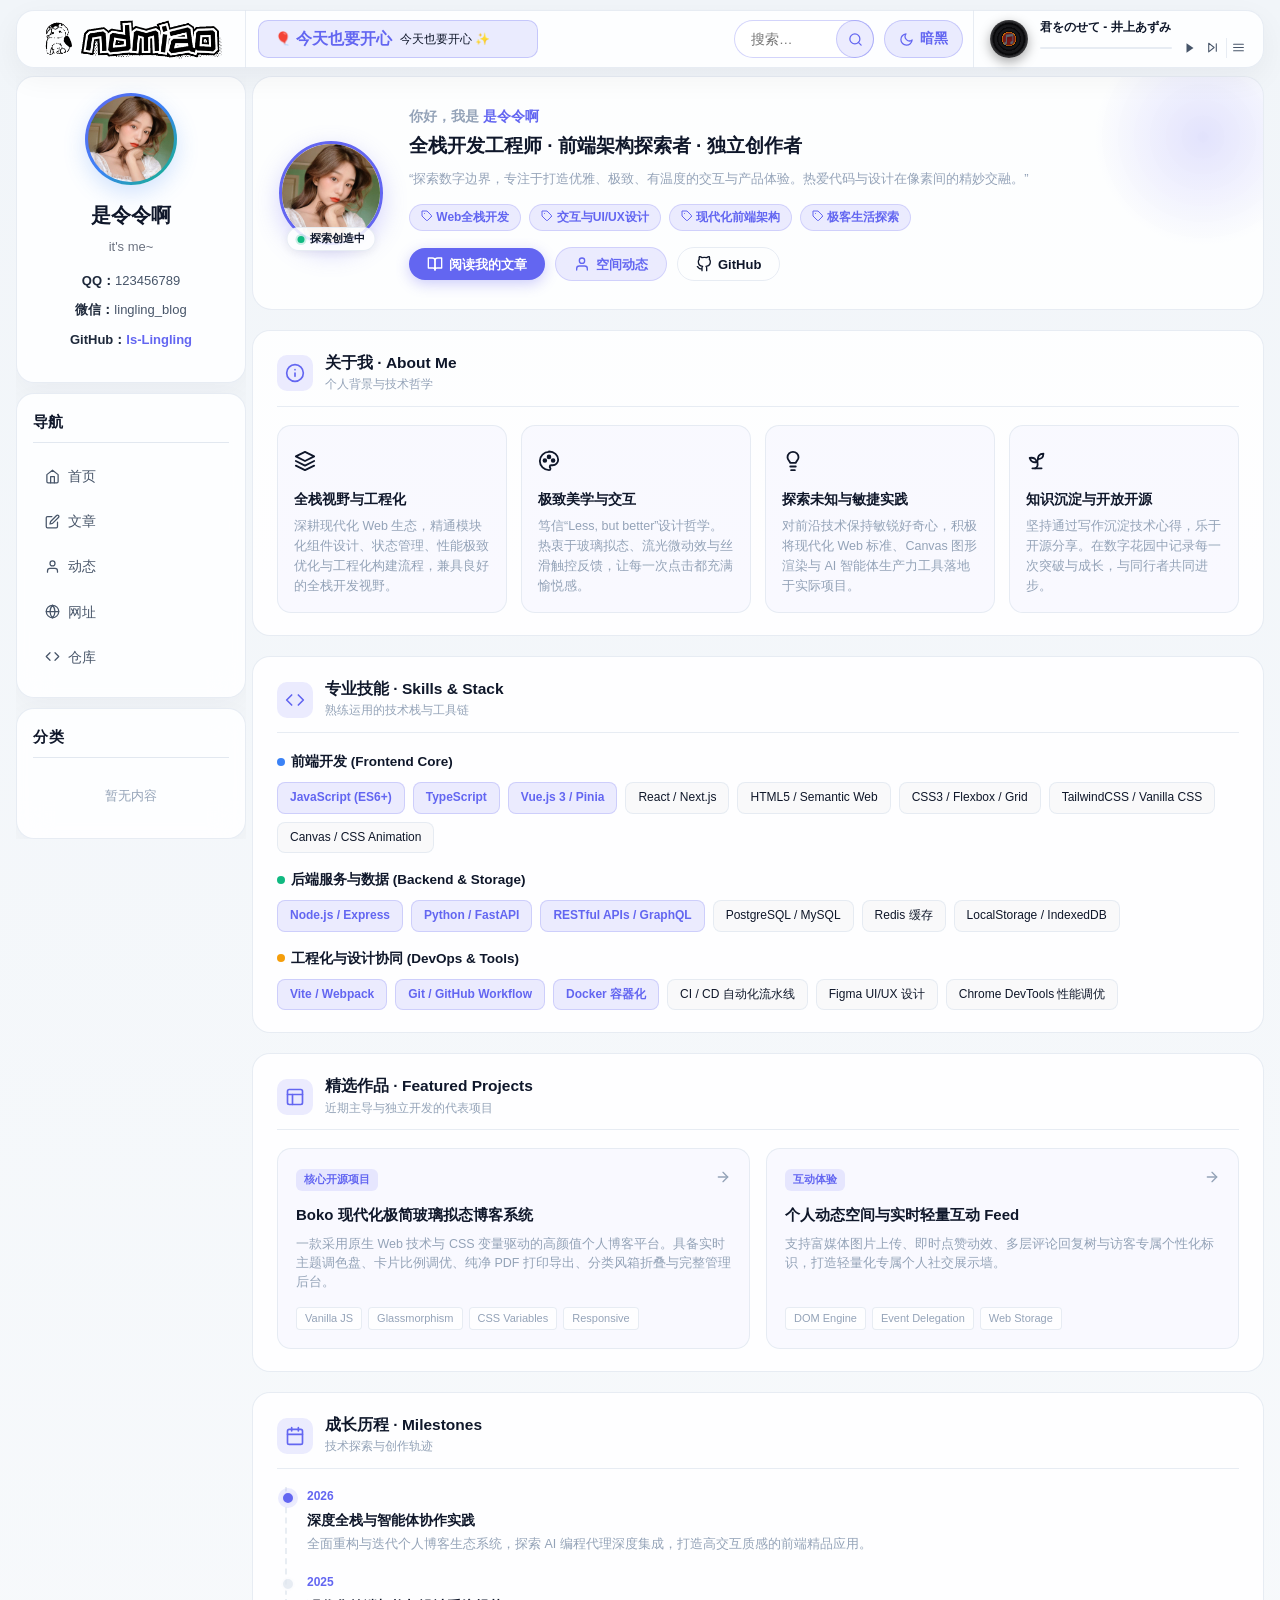
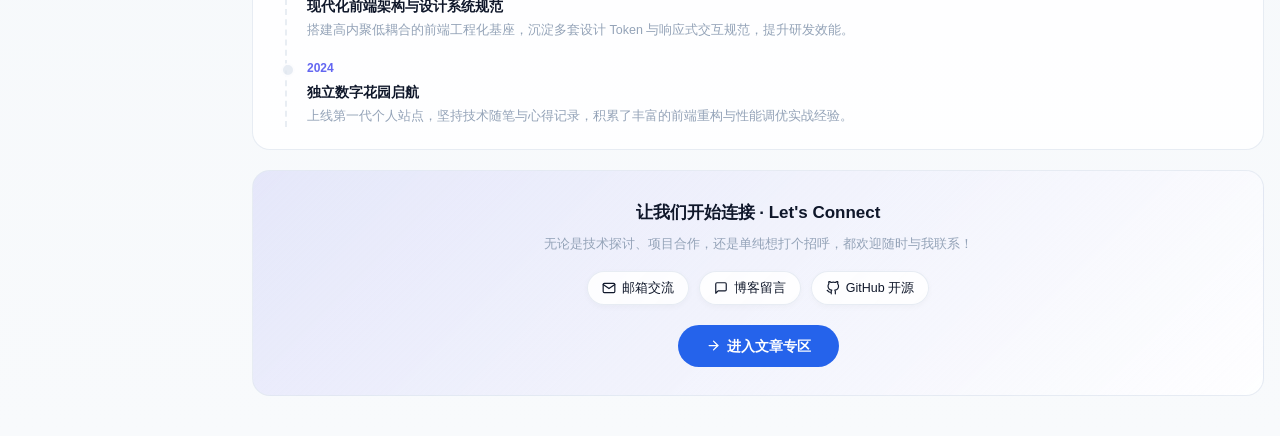
==== commit cc176163: "v2.0-database-增加数据库-增加数据查看" ====
--- a/index.html
+++ b/index.html
@@ -408,6 +408,22 @@
                             </span>
                             <span style="font-weight:700; font-size:15px; display:block; color:var(--text-main);">主题高级定制</span>
                         </div>
+                        <!-- 卡片：操作日志 -->
+                        <div class="admin-square-card" id="openLogsBtn" style="cursor:pointer; display:flex; flex-direction:column; align-items:center; justify-content:center; aspect-ratio:1/1; border:1px solid var(--border-color); border-radius:16px; transition:all 0.3s ease; background:var(--primary-light); padding:16px; text-align:center;">
+                            <span style="font-size:32px; margin-bottom:10px; color:var(--primary);">
+                                <svg viewBox="0 0 24 24" width="32" height="32" fill="none" stroke="currentColor" stroke-width="2" stroke-linecap="round" stroke-linejoin="round" class="svg-icon"><path d="M12 8v4l3 3"></path><circle cx="12" cy="12" r="10"></circle></svg>
+                            </span>
+                            <span style="font-weight:700; font-size:14px; display:block; color:var(--text-main);">操作日志</span>
+                            <span style="font-size:11px; color:var(--text-muted); margin-top:4px;">查看修改记录与回滚</span>
+                        </div>
+                        <!-- 卡片：数据库查看 -->
+                        <div class="admin-square-card" id="openDbViewerBtn" style="cursor:pointer; display:flex; flex-direction:column; align-items:center; justify-content:center; aspect-ratio:1/1; border:1px solid var(--border-color); border-radius:16px; transition:all 0.3s ease; background:var(--primary-light); padding:16px; text-align:center;">
+                            <span style="font-size:32px; margin-bottom:10px; color:var(--primary);">
+                                <svg viewBox="0 0 24 24" width="32" height="32" fill="none" stroke="currentColor" stroke-width="2" stroke-linecap="round" stroke-linejoin="round" class="svg-icon"><ellipse cx="12" cy="5" rx="9" ry="3"></ellipse><path d="M21 12c0 1.66-4 3-9 3s-9-1.34-9-3"></path><path d="M3 5v14c0 1.66 4 3 9 3s9-1.34 9-3V5"></path></svg>
+                            </span>
+                            <span style="font-weight:700; font-size:14px; display:block; color:var(--text-main);">数据库查看</span>
+                            <span style="font-size:11px; color:var(--text-muted); margin-top:4px;">浏览数据库表数据</span>
+                        </div>
                         <!-- 自定义跳转链接卡片列表 -->
                         <div id="customAdminLinksList" style="display:contents;"></div>
                         <!-- 添加自定义链接卡片 -->
@@ -1531,11 +1547,13 @@
 
     <!-- 模块化 JS，按依赖顺序加载 -->
     <script src="js/config.js"></script>
+    <script src="js/api.js"></script>
     <script src="js/state.js"></script>
     <script src="js/data.js"></script>
     <script src="js/render.js"></script>
     <script src="js/ui.js"></script>
     <script src="js/events.js"></script>
+    <script src="js/admin-panels.js"></script>
     <script src="js/main.js"></script>
 </body>
 </html>
--- a/css/index.css
+++ b/css/index.css
@@ -1241,6 +1241,34 @@
         .accordion-tag-count[data-count="0"] {
             opacity: 0.55;
         }
+        /* —— 分类文章数徽章：显示在「分类名」右侧 —— */
+        .accordion-cat-count {
+            flex-shrink: 0;
+            display: inline-flex;
+            align-items: center;
+            justify-content: center;
+            min-width: 22px;
+            padding: 0 8px;
+            height: 20px;
+            line-height: 20px;
+            border-radius: 999px;
+            font-size: 11px;
+            font-weight: 700;
+            color: var(--primary);
+            background: var(--primary-light);
+            margin-left: 6px;
+            transition: all 0.18s ease;
+        }
+        body.dark .accordion-cat-count {
+            color: var(--primary);
+            background: rgba(59, 130, 246, 0.18);
+        }
+        .accordion-cat-title:hover .accordion-cat-count {
+            transform: scale(1.05);
+            background: var(--primary);
+            color: #fff;
+        }
+
         .accordion-cat-admin {
             display: inline-flex;
             align-items: center;
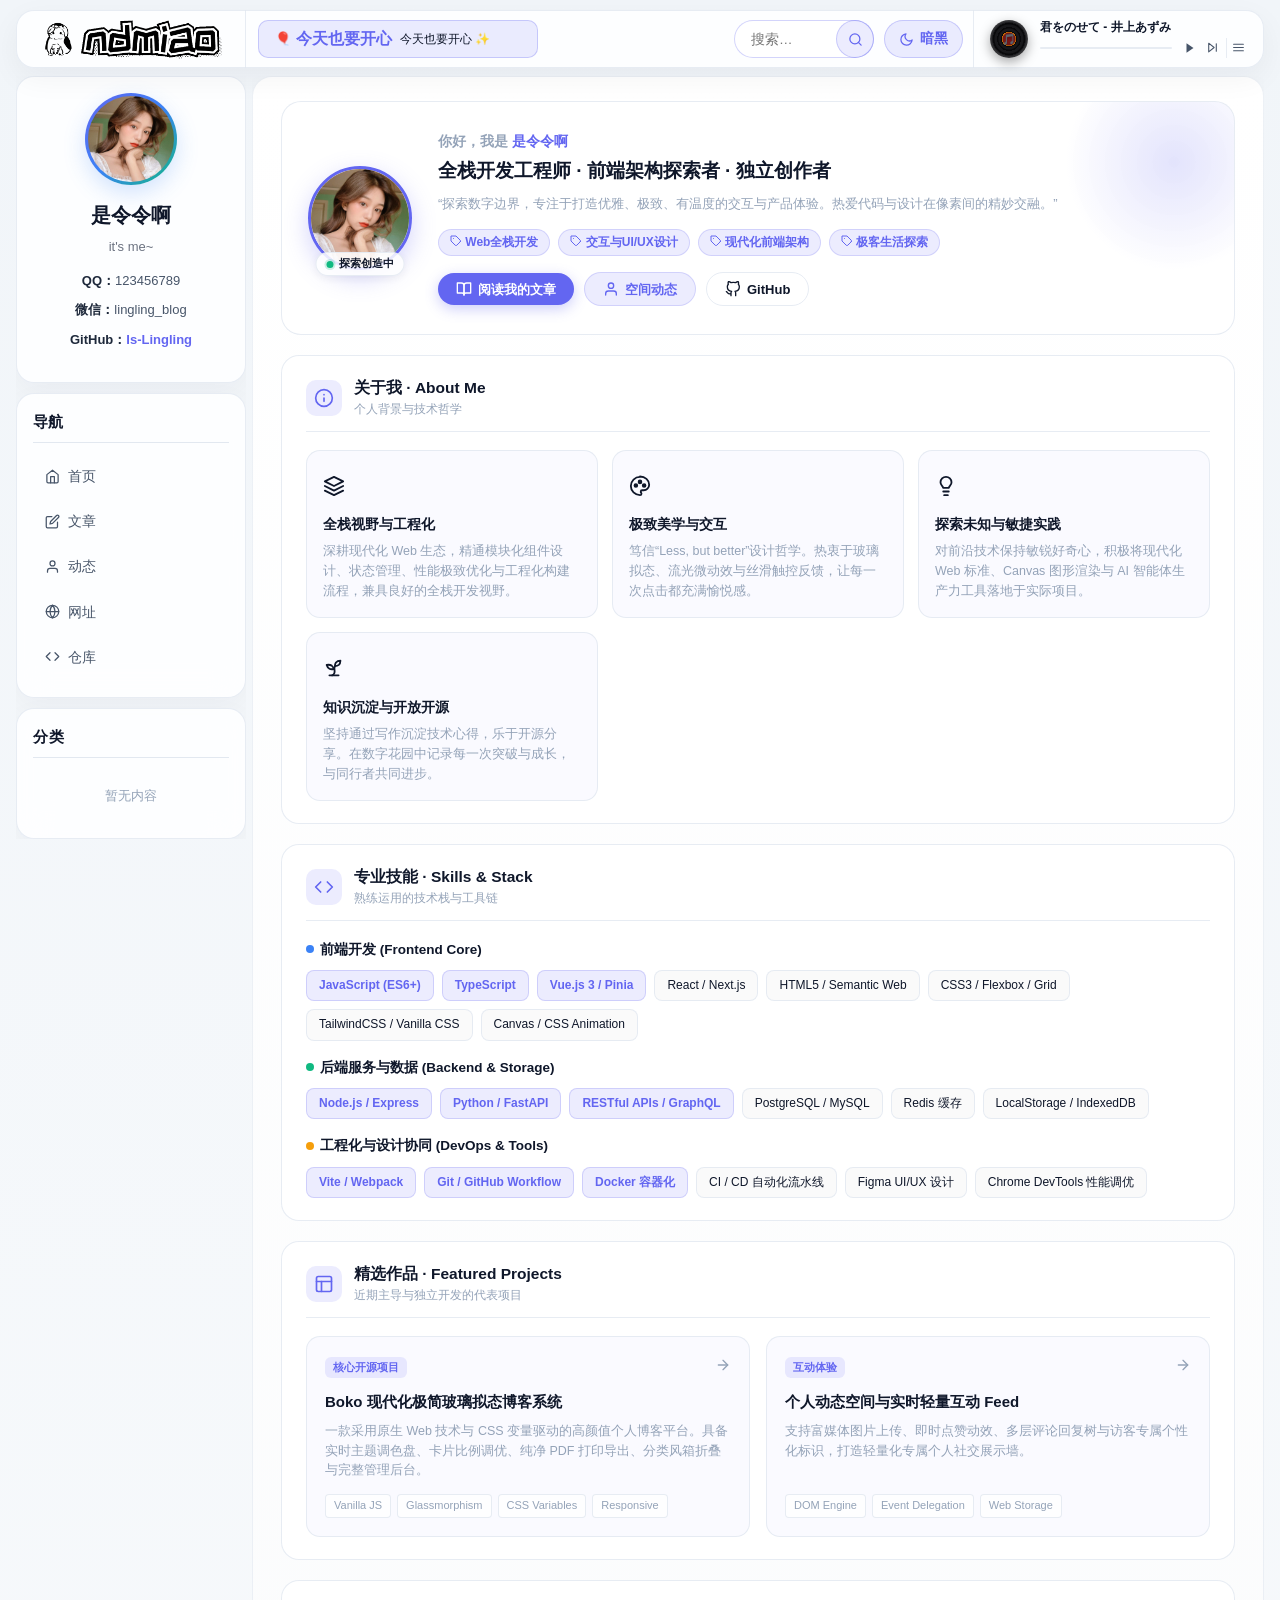
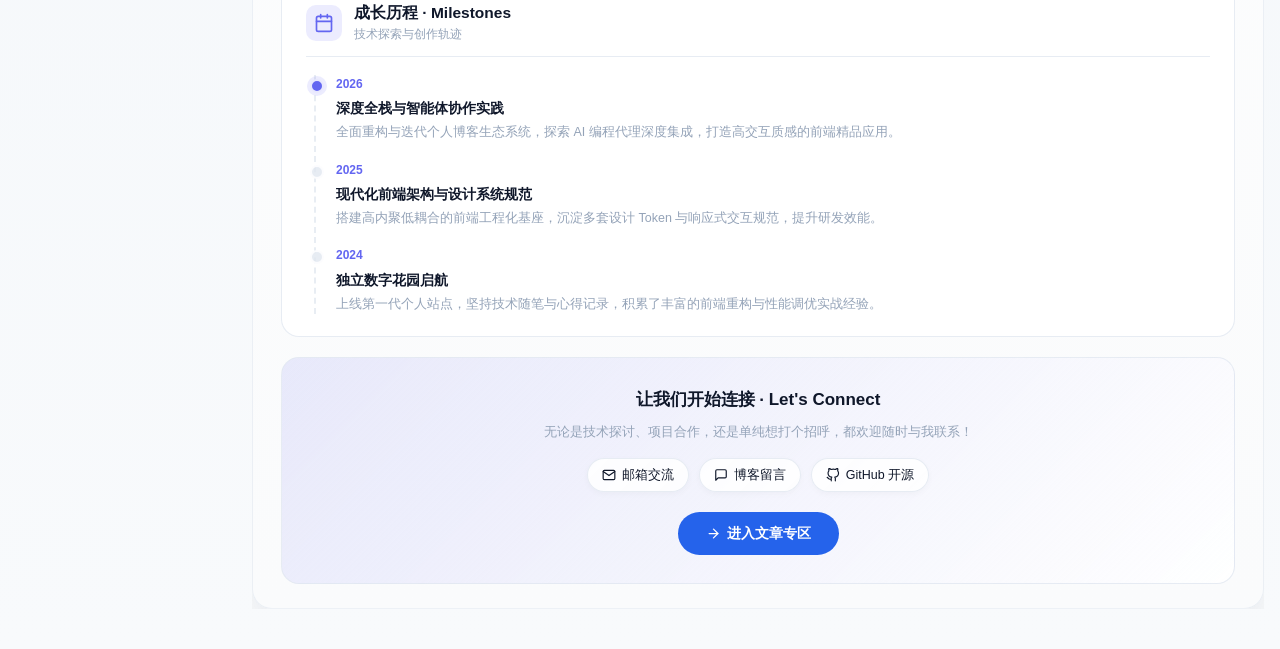
==== commit 8e450f2e: "修正文章内容显示风格" ====
--- a/index.html
+++ b/index.html
@@ -8,6 +8,7 @@
     <meta name="description" content="是令令啊的个人博客首页，包含技术随笔、生活记录、前端文章与互动体验。">
     <meta name="keywords" content="个人博客,前端,随笔,技术文章,标签云,RSS,站点地图">
     <link rel="stylesheet" href="css/index.css">
+    <link rel="stylesheet" href="css/article-unified.css">
     <link rel="stylesheet" href="https://cdn.jsdelivr.net/npm/vditor@3.10.8/dist/index.css">
 </head>
 <body class="bg">
@@ -142,7 +143,9 @@
         <main class="box2" id="mainContent">
             <!-- 视图 0：首页（博主个人简历与详细介绍） -->
             <div id="homeView" class="main-view active">
-                <div class="resume-container" id="homeResumeContainer"></div>
+                <div class="home-view-wrapper">
+                    <div class="resume-container" id="homeResumeContainer"></div>
+                </div>
             </div>
 
             <!-- 视图 1：文章列表视图 -->
@@ -357,8 +360,8 @@
 
             <!-- 视图 4：管理员控制台视图 -->
             <div id="adminControlView" class="main-view" style="display:none;">
-                <div class="inline-detail-card" style="padding:24px;">
-                    <div class="inline-header" style="margin-bottom:24px; display:flex; align-items:center; justify-content:space-between; border-bottom:1px solid var(--border-color); padding-bottom:12px;">
+                <div class="inline-detail-card admin-control-card">
+                    <div class="inline-header" style="margin-bottom:24px; display:flex; align-items:center; justify-content:space-between; flex-wrap:wrap; gap:12px; border-bottom:1px solid var(--border-color); padding-bottom:12px;">
                         <h3 style="font-size:20px; font-weight:700; margin:0; display:flex; align-items:center; gap:8px;">
                             <svg viewBox="0 0 24 24" width="20" height="20" fill="none" stroke="currentColor" stroke-width="2" stroke-linecap="round" stroke-linejoin="round" class="svg-icon"><circle cx="12" cy="12" r="3"></circle><path d="M19.4 15a1.65 1.65 0 0 0 .33 1.82l.06.06a2 2 0 1 1-2.83 2.83l-.06-.06a1.65 1.65 0 0 0-1.82-.33 1.65 1.65 0 0 0-1 1.51V21a2 2 0 1 1-4 0v-.09A1.65 1.65 0 0 0 9 19.4a1.65 1.65 0 0 0-1.82.33l-.06.06a2 2 0 1 1-2.83-2.83l.06-.06a1.65 1.65 0 0 0 .33-1.82 1.65 1.65 0 0 0-1.51-1H3a2 2 0 1 1 0-4h.09A1.65 1.65 0 0 0 4.6 9a1.65 1.65 0 0 0-.33-1.82l-.06-.06a2 2 0 1 1 2.83-2.83l.06.06a1.65 1.65 0 0 0 1.82.33H9a1.65 1.65 0 0 0 1-1.51V3a2 2 0 1 1 4 0v.09a1.65 1.65 0 0 0 1 1.51 1.65 1.65 0 0 0 1.82-.33l.06-.06a2 2 0 1 1 2.83 2.83l-.06.06a1.65 1.65 0 0 0-.33 1.82V9a1.65 1.65 0 0 0 1.51 1H21a2 2 0 1 1 0 4h-.09a1.65 1.65 0 0 0-1.51 1z"></path></svg>
                             管理员控制面板
@@ -368,7 +371,7 @@
                             <span>返回首页</span>
                         </button>
                     </div>
-                    <div class="admin-grid" style="display:grid; grid-template-columns:repeat(auto-fill, minmax(150px, 1fr)); gap:20px;">
+                    <div class="admin-grid">
                         <!-- 卡片1：文章卡片随机图库 -->
                         <div class="admin-square-card" id="openGalleryBtn" data-gallery-category="cover" style="cursor:pointer; display:flex; flex-direction:column; align-items:center; justify-content:center; aspect-ratio:1/1; border:1px solid var(--border-color); border-radius:16px; transition:all 0.3s ease; background:var(--primary-light); padding:16px; text-align:center;">
                             <span style="font-size:32px; margin-bottom:10px; color:var(--primary);">
@@ -439,9 +442,9 @@
 
             <!-- 视图 5：图册管理模块视图 -->
             <div id="galleryView" class="main-view" style="display:none;">
-                <div class="inline-detail-card" style="padding:24px;">
-                    <div class="inline-header" style="margin-bottom:24px; display:flex; align-items:center; justify-content:space-between; border-bottom:1px solid var(--border-color); padding-bottom:12px;">
-                        <h3 style="font-size:20px; font-weight:700; margin:0; display:flex; align-items:center; gap:8px;">
+                <div class="inline-detail-card">
+                    <div class="inline-header">
+                        <h3>
                             <svg viewBox="0 0 24 24" width="20" height="20" fill="none" stroke="currentColor" stroke-width="2" stroke-linecap="round" stroke-linejoin="round" class="svg-icon"><rect x="3" y="3" width="18" height="18" rx="2" ry="2"></rect><circle cx="8.5" cy="8.5" r="1.5"></circle><polyline points="21 15 16 10 5 21"></polyline></svg>
                             <span id="galleryViewTitle">图册管理系统</span>
                         </h3>
@@ -463,9 +466,9 @@
 
             <!-- 视图：文件管理 -->
             <div id="fileManagerView" class="main-view" style="display:none;">
-                <div class="inline-detail-card" style="padding:24px;">
-                    <div class="inline-header" style="margin-bottom:24px; display:flex; align-items:center; justify-content:space-between; border-bottom:1px solid var(--border-color); padding-bottom:12px;">
-                        <h3 style="font-size:20px; font-weight:700; margin:0; display:flex; align-items:center; gap:8px;">
+                <div class="inline-detail-card">
+                    <div class="inline-header">
+                        <h3>
                             <svg viewBox="0 0 24 24" width="20" height="20" fill="none" stroke="currentColor" stroke-width="2" stroke-linecap="round" stroke-linejoin="round" class="svg-icon"><path d="M22 19a2 2 0 0 1-2 2H4a2 2 0 0 1-2-2V5a2 2 0 0 1 2-2h5l2 3h9a2 2 0 0 1 2 2z"></path></svg>
                             文件管理
                         </h3>
@@ -495,10 +498,10 @@
 
             <!-- 视图 6：回收站（管理员专属） -->
             <div id="trashView" class="main-view" style="display:none;">
-                <div class="inline-detail-card" style="padding:24px;">
-                    <div class="inline-header" style="margin-bottom:20px; display:flex; flex-wrap:wrap; align-items:center; justify-content:space-between; gap:12px; border-bottom:1px solid var(--border-color); padding-bottom:12px;">
+                <div class="inline-detail-card">
+                    <div class="inline-header trash-header">
                         <div style="display:flex; align-items:center; gap:12px; flex-wrap:wrap;">
-                            <h3 style="font-size:20px; font-weight:700; margin:0; display:flex; align-items:center; gap:8px;">
+                            <h3>
                                 <svg viewBox="0 0 24 24" width="20" height="20" fill="none" stroke="currentColor" stroke-width="2" stroke-linecap="round" stroke-linejoin="round" class="svg-icon"><polyline points="3 6 5 6 21 6"></polyline><path d="M19 6v14a2 2 0 0 1-2 2H7a2 2 0 0 1-2-2V6m3 0V4a2 2 0 0 1 2-2h4a2 2 0 0 1 2 2v2"></path></svg>
                                 回收站
                             </h3>
@@ -1555,5 +1558,12 @@
     <script src="js/events.js"></script>
     <script src="js/admin-panels.js"></script>
     <script src="js/main.js"></script>
+
+    <!-- UI 组件模块（覆盖并增强原有实现） -->
+    <script src="js/components/markdown-renderer.js"></script>
+    <script src="js/components/theme-manager.js"></script>
+    <script src="js/components/responsive.js"></script>
+    <script src="js/components/article-viewer.js"></script>
+    <script src="js/components/article-editor.js"></script>
 </body>
 </html>
--- a/css/article-unified.css
+++ b/css/article-unified.css
@@ -0,0 +1,762 @@
+/**
+ * article-unified.css - 文章阅读与编辑器界面统一样式
+ *
+ * 本文件统一文章阅读界面（.inline-detail-card）与编辑器界面（.inline-editor-card）的
+ * 排版、字体、间距、代码块、图片等样式，确保两者显示一致。
+ * 同时优化响应式布局，适配手机端、平板端和桌面端。
+ */
+
+/* ============================================
+   1. 文章阅读卡片背景颜色优化
+   ============================================ */
+
+.inline-detail-card {
+    background: linear-gradient(180deg, #ffffff 0%, #fafbfc 100%);
+    border-radius: var(--card-radius, 20px);
+    padding: 28px 32px;
+    box-shadow: 0 16px 30px rgba(15, 23, 42, 0.06);
+    margin-bottom: 16px;
+    border: 1px solid rgba(226, 232, 240, 0.6);
+    transition: box-shadow 0.3s ease, transform 0.3s ease;
+}
+
+body.dark .inline-detail-card {
+    background: linear-gradient(180deg, #111827 0%, #0f172a 100%);
+    border-color: rgba(51, 65, 85, 0.5);
+    box-shadow: 0 16px 30px rgba(0, 0, 0, 0.35);
+}
+
+.inline-detail-card:hover {
+    box-shadow: 0 20px 40px rgba(15, 23, 42, 0.08);
+}
+
+body.dark .inline-detail-card:hover {
+    box-shadow: 0 20px 40px rgba(0, 0, 0, 0.45);
+}
+
+/* ============================================
+   2. 统一 Markdown 内容排版样式
+   ============================================ */
+
+.inline-content,
+.markdown-content,
+.vditor-reset {
+    font-size: 16px;
+    line-height: 1.85;
+    color: var(--text-secondary, #475569);
+    font-family: -apple-system, BlinkMacSystemFont, "PingFang SC", "Hiragino Sans GB", "Microsoft YaHei", "Segoe UI", Roboto, sans-serif;
+    word-wrap: break-word;
+    overflow-wrap: break-word;
+}
+
+body.dark .inline-content,
+body.dark .markdown-content,
+body.dark .vditor-reset {
+    color: var(--text-secondary, #cbd5e1);
+}
+
+/* 标题统一 */
+.inline-content h1,
+.markdown-content h1,
+.vditor-reset h1 {
+    font-size: 28px;
+    font-weight: 800;
+    line-height: 1.35;
+    margin: 32px 0 16px;
+    color: var(--text-main, #0f172a);
+    border-bottom: 2px solid var(--primary-border, rgba(99, 102, 241, 0.25));
+    padding-bottom: 10px;
+}
+
+.inline-content h2,
+.markdown-content h2,
+.vditor-reset h2 {
+    font-size: 22px;
+    font-weight: 700;
+    line-height: 1.4;
+    margin: 28px 0 14px;
+    color: var(--text-main, #0f172a);
+    border-bottom: 1px solid var(--border-color, rgba(226, 232, 240, 0.8));
+    padding-bottom: 8px;
+}
+
+.inline-content h3,
+.markdown-content h3,
+.vditor-reset h3 {
+    font-size: 18px;
+    font-weight: 700;
+    line-height: 1.45;
+    margin: 24px 0 12px;
+    color: var(--text-main, #0f172a);
+}
+
+.inline-content h4,
+.markdown-content h4,
+.vditor-reset h4 {
+    font-size: 16px;
+    font-weight: 700;
+    line-height: 1.5;
+    margin: 20px 0 10px;
+    color: var(--text-main, #0f172a);
+}
+
+.inline-content h5,
+.markdown-content h5,
+.vditor-reset h5 {
+    font-size: 15px;
+    font-weight: 700;
+    margin: 18px 0 8px;
+    color: var(--text-main, #0f172a);
+}
+
+.inline-content h6,
+.markdown-content h6,
+.vditor-reset h6 {
+    font-size: 14px;
+    font-weight: 700;
+    margin: 16px 0 8px;
+    color: var(--text-muted, #64748b);
+}
+
+body.dark .inline-content h1,
+body.dark .inline-content h2,
+body.dark .inline-content h3,
+body.dark .inline-content h4,
+body.dark .markdown-content h1,
+body.dark .markdown-content h2,
+body.dark .markdown-content h3,
+body.dark .markdown-content h4,
+body.dark .vditor-reset h1,
+body.dark .vditor-reset h2,
+body.dark .vditor-reset h3,
+body.dark .vditor-reset h4 {
+    color: var(--text-main, #f8fafc);
+}
+
+body.dark .inline-content h5,
+body.dark .markdown-content h5,
+body.dark .vditor-reset h5 {
+    color: var(--text-main, #f8fafc);
+}
+
+/* 段落 */
+.inline-content p,
+.markdown-content p,
+.vditor-reset p {
+    margin-bottom: 18px;
+    text-align: justify;
+}
+
+/* 引用块 */
+.inline-content blockquote,
+.markdown-content blockquote,
+.vditor-reset blockquote {
+    border-left: 4px solid var(--primary, #6366f1);
+    padding: 12px 18px;
+    margin: 18px 0;
+    background: var(--primary-light, rgba(99, 102, 241, 0.08));
+    border-radius: 0 10px 10px 0;
+    color: var(--text-secondary, #475569);
+    font-style: italic;
+}
+
+body.dark .inline-content blockquote,
+body.dark .markdown-content blockquote,
+body.dark .vditor-reset blockquote {
+    background: rgba(99, 102, 241, 0.12);
+    color: var(--text-secondary, #cbd5e1);
+}
+
+/* 列表 */
+.inline-content ul,
+.markdown-content ul,
+.vditor-reset ul,
+.inline-content ol,
+.markdown-content ol,
+.vditor-reset ol {
+    margin: 14px 0;
+    padding-left: 28px;
+}
+
+.inline-content li,
+.markdown-content li,
+.vditor-reset li {
+    margin-bottom: 6px;
+    line-height: 1.7;
+}
+
+/* 行内代码 */
+.inline-content code:not(pre code),
+.markdown-content code:not(pre code),
+.vditor-reset code:not(pre code) {
+    background: var(--primary-light, rgba(99, 102, 241, 0.1));
+    color: var(--primary, #6366f1);
+    padding: 2px 8px;
+    border-radius: 6px;
+    font-size: 0.88em;
+    font-family: "JetBrains Mono", "Fira Code", "SF Mono", Menlo, Monaco, Consolas, monospace;
+    border: 1px solid var(--primary-border, rgba(99, 102, 241, 0.2));
+}
+
+body.dark .inline-content code:not(pre code),
+body.dark .markdown-content code:not(pre code),
+body.dark .vditor-reset code:not(pre code) {
+    background: rgba(129, 140, 248, 0.15);
+    color: var(--primary, #818cf8);
+    border-color: rgba(129, 140, 248, 0.25);
+}
+
+/* 分割线 */
+.inline-content hr,
+.markdown-content hr,
+.vditor-reset hr {
+    border: none;
+    border-top: 2px solid var(--border-color, #e2e8f0);
+    margin: 28px 0;
+}
+
+body.dark .inline-content hr,
+body.dark .markdown-content hr,
+body.dark .vditor-reset hr {
+    border-color: #334155;
+}
+
+/* 表格 */
+.inline-content table,
+.markdown-content table,
+.vditor-reset table {
+    width: 100%;
+    border-collapse: collapse;
+    margin: 18px 0;
+    font-size: 14px;
+    border-radius: 10px;
+    overflow: hidden;
+    box-shadow: 0 2px 8px rgba(15, 23, 42, 0.05);
+}
+
+.inline-content th,
+.markdown-content th,
+.vditor-reset th {
+    background: var(--primary-light, rgba(99, 102, 241, 0.08));
+    color: var(--text-main, #0f172a);
+    font-weight: 700;
+    padding: 12px 16px;
+    text-align: left;
+    border-bottom: 2px solid var(--primary-border, rgba(99, 102, 241, 0.25));
+}
+
+.inline-content td,
+.markdown-content td,
+.vditor-reset td {
+    padding: 10px 16px;
+    border-bottom: 1px solid var(--border-color, #e2e8f0);
+    color: var(--text-secondary, #475569);
+}
+
+.inline-content tr:last-child td,
+.markdown-content tr:last-child td,
+.vditor-reset tr:last-child td {
+    border-bottom: none;
+}
+
+.inline-content tr:hover td,
+.markdown-content tr:hover td,
+.vditor-reset tr:hover td {
+    background: rgba(99, 102, 241, 0.03);
+}
+
+body.dark .inline-content th,
+body.dark .markdown-content th,
+body.dark .vditor-reset th {
+    background: rgba(129, 140, 248, 0.12);
+    color: var(--text-main, #f8fafc);
+    border-color: rgba(129, 140, 248, 0.25);
+}
+
+body.dark .inline-content td,
+body.dark .markdown-content td,
+body.dark .vditor-reset td {
+    border-color: #334155;
+    color: var(--text-secondary, #cbd5e1);
+}
+
+body.dark .inline-content tr:hover td,
+body.dark .markdown-content tr:hover td,
+body.dark .vditor-reset tr:hover td {
+    background: rgba(129, 140, 248, 0.06);
+}
+
+/* 图片与图注 */
+.md-image-figure {
+    text-align: center;
+    margin: 24px auto;
+    display: block;
+}
+
+.md-centered-img {
+    max-width: 100%;
+    border-radius: 12px;
+    margin: 0 auto;
+    display: block;
+    box-shadow: 0 6px 20px rgba(15, 23, 42, 0.12);
+    transition: transform 0.3s ease, box-shadow 0.3s ease;
+}
+
+.md-centered-img:hover {
+    transform: scale(1.01);
+    box-shadow: 0 10px 28px rgba(15, 23, 42, 0.18);
+}
+
+.md-img-caption {
+    font-size: 13px;
+    color: var(--text-muted, #64748b);
+    margin-top: 10px;
+    text-align: center;
+    font-style: italic;
+}
+
+/* 链接 */
+.inline-content a,
+.markdown-content a,
+.vditor-reset a {
+    color: #2563eb;
+    text-decoration: underline;
+    text-underline-offset: 3px;
+    transition: color 0.2s ease;
+}
+
+.inline-content a:hover,
+.markdown-content a:hover,
+.vditor-reset a:hover {
+    color: #1d4ed8;
+}
+
+body.dark .inline-content a,
+body.dark .markdown-content a,
+body.dark .vditor-reset a {
+    color: #60a5fa;
+}
+
+body.dark .inline-content a:hover,
+body.dark .markdown-content a:hover,
+body.dark .vditor-reset a:hover {
+    color: #93c5fd;
+}
+
+/* ============================================
+   3. 编辑器卡片样式统一
+   ============================================ */
+
+.inline-editor-card {
+    background: linear-gradient(180deg, #ffffff 0%, #fafbfc 100%);
+    border-radius: var(--card-radius, 20px);
+    padding: 24px 28px;
+    box-shadow: 0 16px 30px rgba(15, 23, 42, 0.06);
+    margin-bottom: 16px;
+    border: 1px solid rgba(226, 232, 240, 0.6);
+}
+
+body.dark .inline-editor-card {
+    background: linear-gradient(180deg, #111827 0%, #0f172a 100%);
+    border-color: rgba(51, 65, 85, 0.5);
+    box-shadow: 0 16px 30px rgba(0, 0, 0, 0.35);
+}
+
+/* 编辑器表单输入框统一 */
+.editor-form-grid input,
+.editor-form-grid textarea,
+.editor-form-grid select {
+    background: var(--surface, #ffffff);
+    border: 1px solid var(--border-color, #d1d5db);
+    border-radius: 12px;
+    padding: 12px 16px;
+    font-size: 15px;
+    color: var(--text-main, #0f172a);
+    transition: border-color 0.2s ease, box-shadow 0.2s ease;
+}
+
+.editor-form-grid input:focus,
+.editor-form-grid textarea:focus,
+.editor-form-grid select:focus {
+    border-color: var(--primary, #6366f1);
+    box-shadow: 0 0 0 3px var(--primary-light, rgba(99, 102, 241, 0.15));
+    outline: none;
+}
+
+body.dark .editor-form-grid input,
+body.dark .editor-form-grid textarea,
+body.dark .editor-form-grid select {
+    background: #0f172a;
+    border-color: #334155;
+    color: var(--text-main, #f8fafc);
+}
+
+body.dark .editor-form-grid input:focus,
+body.dark .editor-form-grid textarea:focus,
+body.dark .editor-form-grid select:focus {
+    border-color: #818cf8;
+    box-shadow: 0 0 0 3px rgba(129, 140, 248, 0.15);
+}
+
+/* ============================================
+   4. 响应式优化
+   ============================================ */
+
+/* 平板端 */
+@media (max-width: 900px) {
+    .inline-detail-card,
+    .inline-editor-card {
+        padding: 20px 24px;
+        border-radius: 16px;
+    }
+
+    .inline-content,
+    .markdown-content,
+    .vditor-reset {
+        font-size: 15px;
+        line-height: 1.8;
+    }
+
+    .inline-content h1,
+    .markdown-content h1,
+    .vditor-reset h1 {
+        font-size: 24px;
+    }
+
+    .inline-content h2,
+    .markdown-content h2,
+    .vditor-reset h2 {
+        font-size: 20px;
+    }
+
+    .inline-content h3,
+    .markdown-content h3,
+    .vditor-reset h3 {
+        font-size: 17px;
+    }
+}
+
+/* 手机端 */
+@media (max-width: 768px) {
+    .inline-detail-card,
+    .inline-editor-card {
+        padding: 16px 18px;
+        border-radius: 14px;
+        margin-bottom: 12px;
+    }
+
+    .inline-title {
+        font-size: 22px !important;
+        line-height: 1.3;
+    }
+
+    .inline-content,
+    .markdown-content,
+    .vditor-reset {
+        font-size: 15px;
+        line-height: 1.75;
+    }
+
+    .inline-content h1,
+    .markdown-content h1,
+    .vditor-reset h1 {
+        font-size: 20px;
+        margin: 24px 0 12px;
+    }
+
+    .inline-content h2,
+    .markdown-content h2,
+    .vditor-reset h2 {
+        font-size: 18px;
+        margin: 20px 0 10px;
+    }
+
+    .inline-content h3,
+    .markdown-content h3,
+    .vditor-reset h3 {
+        font-size: 16px;
+        margin: 18px 0 8px;
+    }
+
+    .inline-content ul,
+    .markdown-content ul,
+    .vditor-reset ul,
+    .inline-content ol,
+    .markdown-content ol,
+    .vditor-reset ol {
+        padding-left: 22px;
+    }
+
+    .code-block-wrapper {
+        margin: 16px -4px;
+        border-radius: 10px;
+    }
+
+    .code-pre-area code {
+        padding: 12px 14px;
+        font-size: 12px;
+    }
+
+    .line-numbers-gutter {
+        padding: 12px 8px;
+        font-size: 12px;
+        min-width: 32px;
+    }
+
+    .inline-cover {
+        max-height: 220px;
+        border-radius: 10px;
+    }
+
+    .detail-breadcrumb-bar {
+        flex-direction: column;
+        gap: 10px;
+        align-items: flex-start;
+    }
+
+    .detail-action-tools {
+        width: 100%;
+        justify-content: flex-start;
+    }
+
+    .detail-like-favorite-bar {
+        flex-direction: column;
+        gap: 10px;
+    }
+
+    .detail-like-favorite-bar button {
+        width: 100%;
+        justify-content: center;
+    }
+
+    .editor-form-grid {
+        gap: 14px;
+    }
+
+    .editor-form-grid input,
+    .editor-form-grid textarea {
+        padding: 10px 12px;
+        font-size: 14px;
+    }
+}
+
+/* 小屏手机 */
+@media (max-width: 420px) {
+    .inline-detail-card,
+    .inline-editor-card {
+        padding: 14px 16px;
+        border-radius: 12px;
+    }
+
+    .inline-title {
+        font-size: 20px !important;
+    }
+
+    .inline-content,
+    .markdown-content,
+    .vditor-reset {
+        font-size: 14.5px;
+    }
+
+    .inline-content h1,
+    .markdown-content h1,
+    .vditor-reset h1 {
+        font-size: 18px;
+    }
+
+    .inline-content h2,
+    .markdown-content h2,
+    .vditor-reset h2 {
+        font-size: 16px;
+    }
+}
+
+/* ============================================
+   5. 缩放适配（Ctrl+/- 时的布局保护）
+   ============================================ */
+
+@media (max-width: 1100px) {
+    .yinying {
+        grid-template-columns: 200px 1fr 260px;
+        gap: 16px;
+    }
+}
+
+@media (max-width: 960px) {
+    .yinying {
+        grid-template-columns: 1fr;
+        gap: 12px;
+        padding: 10px 12px 30px;
+    }
+
+    .box1,
+    .box3 {
+        position: static;
+        max-height: none;
+    }
+
+    .top-left {
+        width: auto;
+        min-width: auto;
+        max-width: none;
+        border-right: none;
+        border-radius: var(--sidebar-radius, 18px) !important;
+    }
+}
+
+/* ============================================
+   6. 编辑器 Vditor 预览区与阅读区视觉统一
+   ============================================ */
+
+.vditor-reset {
+    line-height: 1.85 !important;
+}
+
+.vditor-reset h1 {
+    font-size: 28px !important;
+    font-weight: 800 !important;
+    border-bottom: 2px solid var(--primary-border, rgba(99, 102, 241, 0.25)) !important;
+    padding-bottom: 10px !important;
+}
+
+.vditor-reset h2 {
+    font-size: 22px !important;
+    font-weight: 700 !important;
+    border-bottom: 1px solid var(--border-color, #e2e8f0) !important;
+    padding-bottom: 8px !important;
+}
+
+.vditor-reset h3 {
+    font-size: 18px !important;
+    font-weight: 700 !important;
+}
+
+body.dark .vditor-reset h1,
+body.dark .vditor-reset h2,
+body.dark .vditor-reset h3 {
+    color: var(--text-main, #f8fafc) !important;
+}
+
+/* 代码块在 Vditor 预览中的统一 */
+.vditor-reset pre {
+    background: #0d1117 !important;
+    border-radius: 12px !important;
+    padding: 0 !important;
+    overflow: hidden !important;
+    box-shadow: 0 14px 40px rgba(0, 0, 0, 0.35) !important;
+}
+
+.vditor-reset pre code {
+    background: transparent !important;
+    color: #c9d1d9 !important;
+    font-family: "JetBrains Mono", "Fira Code", "SF Mono", Menlo, Monaco, Consolas, monospace !important;
+    font-size: 13px !important;
+    line-height: 1.65 !important;
+    padding: 16px 20px !important;
+}
+
+/* ============================================
+   7. 首页与控制面板容器统一样式
+   ============================================ */
+
+/* 首页容器：与 .inline-detail-card 保持视觉统一 */
+.home-view-wrapper {
+    background: linear-gradient(180deg, #ffffff 0%, #fafbfc 100%);
+    border-radius: var(--card-radius, 20px);
+    padding: 24px 28px;
+    box-shadow: 0 16px 30px rgba(15, 23, 42, 0.06);
+    border: 1px solid rgba(226, 232, 240, 0.6);
+}
+
+body.dark .home-view-wrapper {
+    background: linear-gradient(180deg, #111827 0%, #0f172a 100%);
+    border-color: rgba(51, 65, 85, 0.5);
+    box-shadow: 0 16px 30px rgba(0, 0, 0, 0.35);
+}
+
+/* 控制台面板：继承 .inline-detail-card 样式 */
+.admin-control-card {
+    /* 与 .inline-detail-card 保持一致，无额外内联 padding 覆盖 */
+}
+
+/* 统一 inline-header 的换行行为，防止小屏幕下挤压变形 */
+.inline-header {
+    flex-wrap: wrap;
+    gap: 12px;
+}
+
+/* 控制台网格响应式优化 */
+.admin-grid {
+    display: grid;
+    grid-template-columns: repeat(auto-fill, minmax(150px, 1fr));
+    gap: 20px;
+}
+
+/* 防止 .box2 内部溢出导致水平滚动 */
+.box2 {
+    overflow-x: hidden;
+}
+
+/* 平板端（<=900px）：左侧边栏消失，主区域占满 */
+@media (max-width: 900px) {
+    .home-view-wrapper {
+        padding: 20px 24px;
+        border-radius: 16px;
+    }
+
+    .admin-grid {
+        grid-template-columns: repeat(auto-fill, minmax(140px, 1fr));
+        gap: 16px;
+    }
+}
+
+/* 手机端（<=768px） */
+@media (max-width: 768px) {
+    .home-view-wrapper {
+        padding: 16px 18px;
+        border-radius: 14px;
+    }
+
+    .admin-grid {
+        grid-template-columns: repeat(auto-fill, minmax(120px, 1fr));
+        gap: 14px;
+    }
+
+    /* 首页 Hero 区域在手机端紧凑显示 */
+    .resume-hero-card {
+        padding: 20px 18px;
+    }
+
+    .resume-section-card {
+        padding: 18px 16px;
+    }
+
+    .resume-contact-card {
+        padding: 20px 16px;
+    }
+}
+
+/* 小屏手机（<=420px） */
+@media (max-width: 420px) {
+    .home-view-wrapper {
+        padding: 14px 16px;
+        border-radius: 12px;
+    }
+
+    .admin-grid {
+        grid-template-columns: repeat(2, 1fr);
+        gap: 12px;
+    }
+
+    .resume-hero-card {
+        padding: 16px 14px;
+    }
+
+    .resume-section-card {
+        padding: 14px 12px;
+    }
+
+    .resume-contact-card {
+        padding: 16px 12px;
+    }
+}
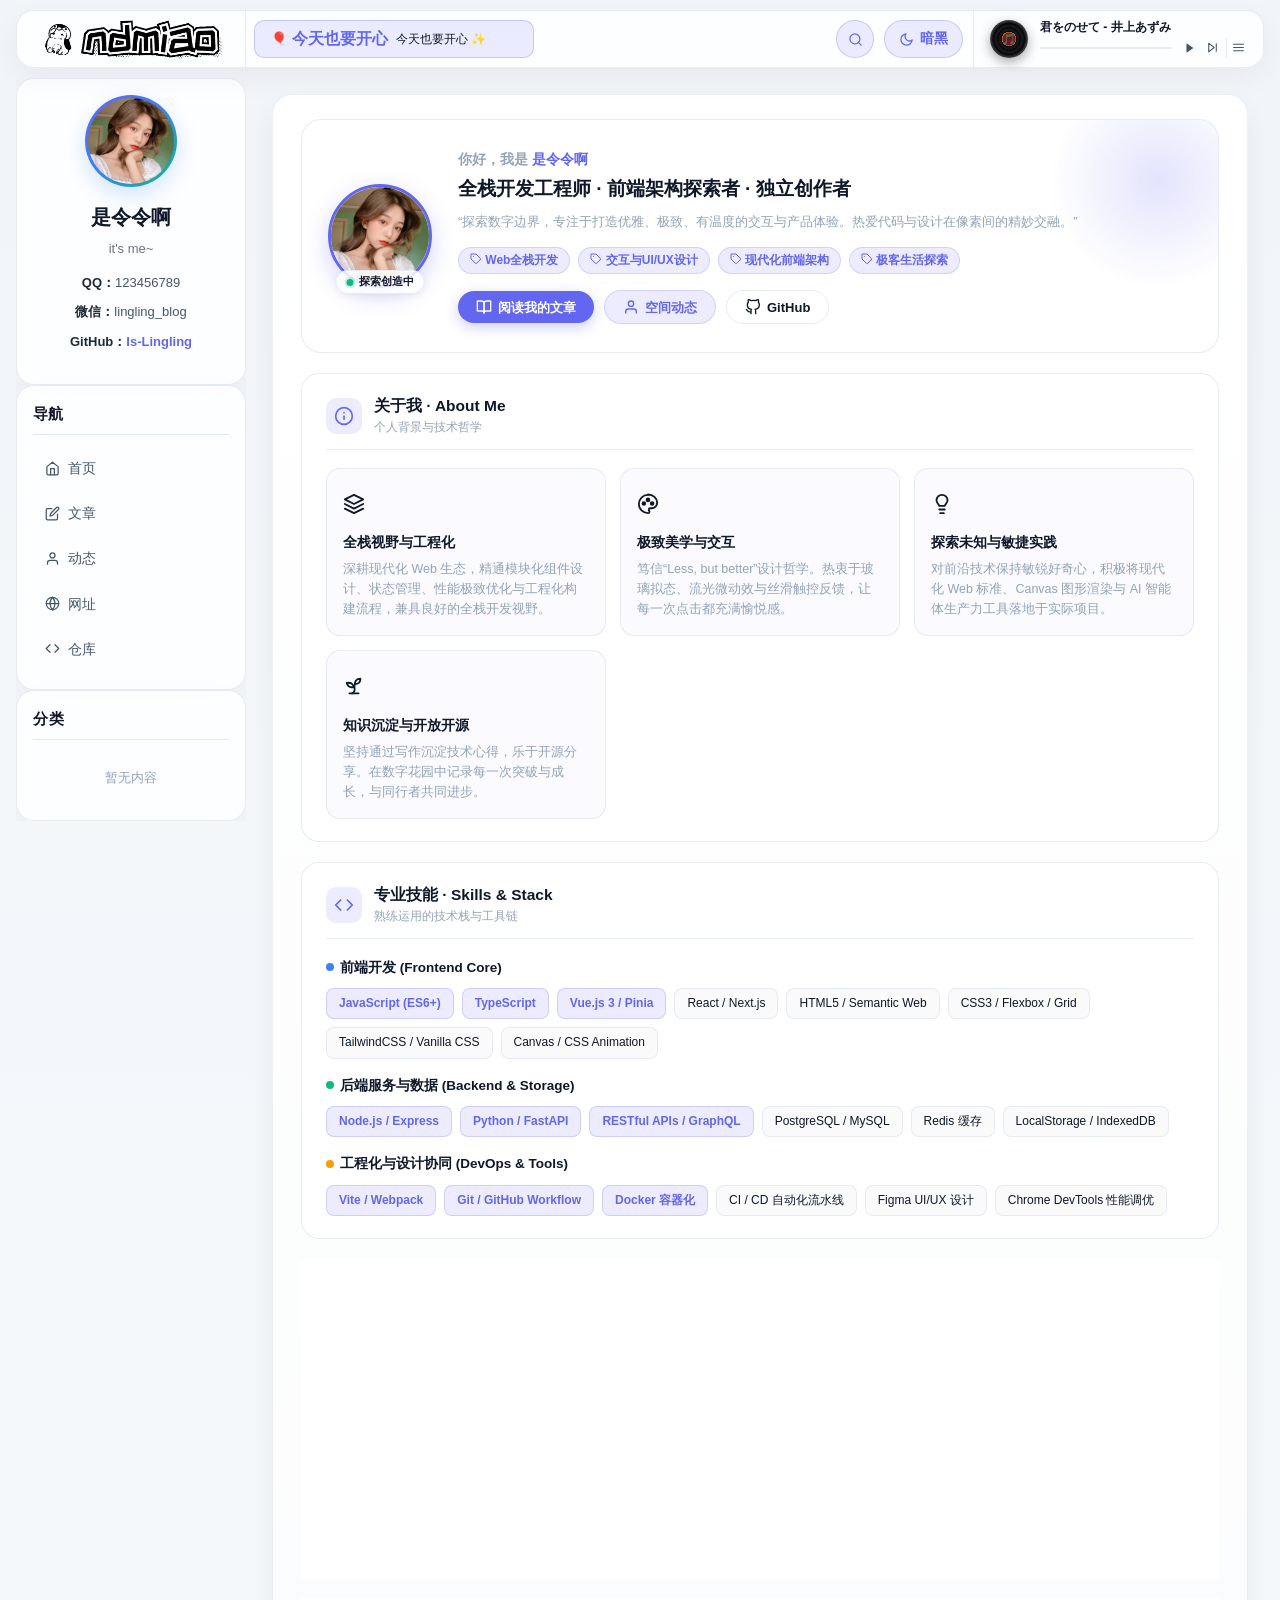
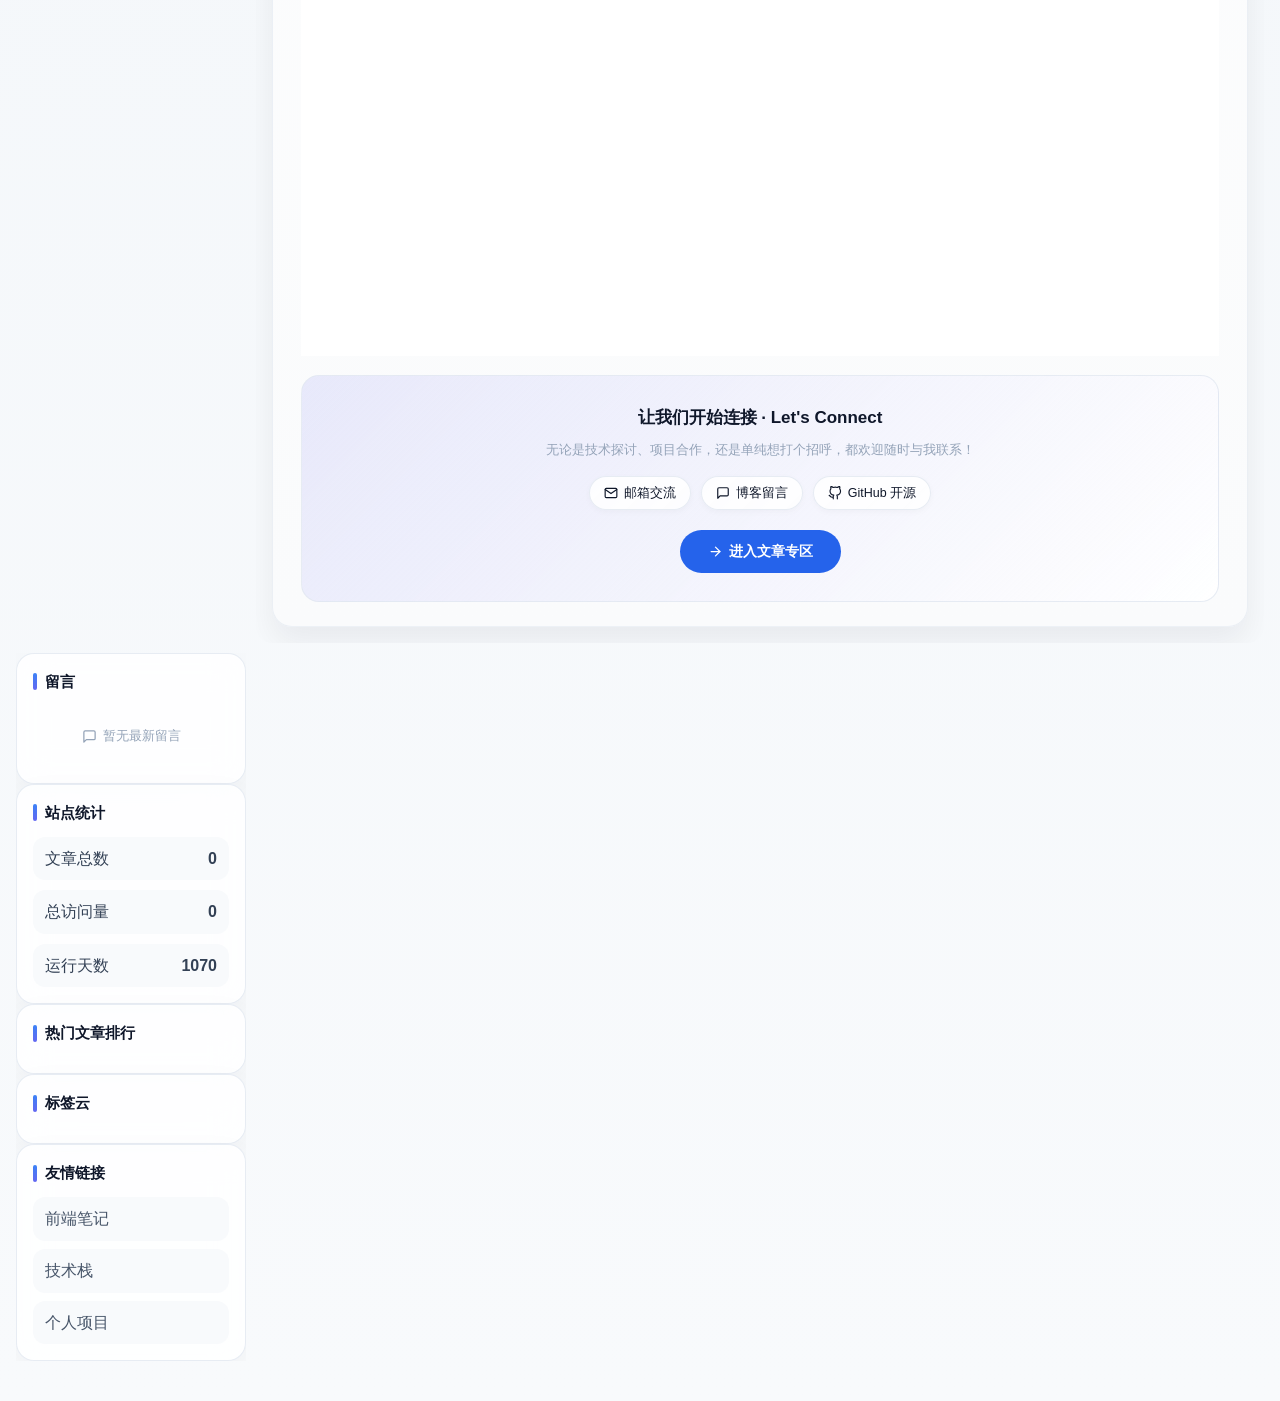
==== commit ee390a09: "静态转动态，重构响应式界面" ====
--- a/index.html
+++ b/index.html
@@ -3,12 +3,13 @@
 <head>
     <meta charset="UTF-8">
     <meta http-equiv="X-UA-Compatible" content="IE=edge">
-    <meta name="viewport" content="width=device-width, initial-scale=1.0, maximum-scale=1.0, user-scalable=no">
+    <meta name="viewport" content="width=device-width, initial-scale=1.0">
     <title>是令令啊</title>
     <meta name="description" content="是令令啊的个人博客首页，包含技术随笔、生活记录、前端文章与互动体验。">
     <meta name="keywords" content="个人博客,前端,随笔,技术文章,标签云,RSS,站点地图">
     <link rel="stylesheet" href="css/index.css">
     <link rel="stylesheet" href="css/article-unified.css">
+    <link rel="stylesheet" href="css/responsive.css">
     <link rel="stylesheet" href="https://cdn.jsdelivr.net/npm/vditor@3.10.8/dist/index.css">
 </head>
 <body class="bg">
--- a/css/responsive.css
+++ b/css/responsive.css
@@ -0,0 +1,531 @@
+/* ============================================================================
+ * responsive.css  —  移动端优先（Mobile-First）响应式布局重构
+ * 加载顺序：必须位于 index.css / article-unified.css 之后，以覆盖其桌面端默认值。
+ * 设计目标：
+ *   - 桌面端  ≥1024px  ：三栏（左栏 230 / 内容 1fr / 右栏 290）
+ *   - 平板端  768–1023px：两栏（左栏 230 / 内容 1fr，右栏与移动抽屉隐藏）
+ *   - 移动端  <768px    ：单栏（左/右栏隐藏，顶栏汉堡抽屉导航）
+ * 约束遵守：禁止硬编码 width:xxxpx（改用相对单位 / max-width:100% / clamp）；
+ *          根元素 overflow-x 防护；弹性容器 flex-wrap；图片/视频/表格自适应。
+ * ========================================================================== */
+
+/* ---------- 1. 根级横向溢出防护（终极兜底，杜绝横向滚动条） ---------- */
+html, body {
+    max-width: 100%;
+    overflow-x: hidden;
+}
+
+/* ---------- 2. 全局媒体与表格自适应 ---------- */
+img,
+video,
+canvas,
+svg,
+iframe {
+    max-width: 100%;
+    height: auto;
+}
+table {
+    display: block;
+    width: 100%;
+    overflow-x: auto;
+    -webkit-overflow-scrolling: touch;
+}
+pre,
+code,
+kbd,
+samp {
+    overflow-x: auto;
+    max-width: 100%;
+    white-space: pre-wrap;
+    word-break: break-word;
+}
+
+/* 长文本/链接在窄屏下允许断开，避免撑破容器 */
+.article-content,
+.markdown-body,
+.page-box,
+.box2 {
+    overflow-wrap: break-word;
+    word-break: break-word;
+}
+
+/* ============================================================================
+ * 3. 移动端基础样式（<768px）—— Mobile-First 的基准层
+ *    所有未在上限媒体查询中覆盖的规则，在手机上默认生效。
+ * ========================================================================== */
+.yinying {
+    grid-template-columns: 1fr;        /* 单栏堆叠 */
+    padding-left: 12px;
+    padding-right: 12px;
+    gap: 10px;
+}
+/* grid 子项允许收缩，避免内部宽元素撑出横向溢出 */
+.yinying > * {
+    min-width: 0;
+}
+.box1,
+.box3 {
+    display: none !important;          /* 移动端不显示两侧栏，改用抽屉 */
+}
+.hamburger {
+    display: inline-flex;              /* 显示汉堡按钮 */
+}
+
+/* ----- 顶栏：柔性收缩，绝不再裁剪右侧 ----- */
+.top {
+    flex-wrap: nowrap;
+    overflow: visible;                 /* 覆盖 index.css ≤900px 的 overflow:hidden（右侧被裁剪根因） */
+    height: auto;
+    min-height: 58px;
+    padding: 8px 12px;
+    gap: 8px;
+}
+/* 左侧 Logo 区：去掉硬编码 229px，仅容纳头像，释放右侧空间 */
+.top-left {
+    width: auto;
+    min-width: 0;
+    max-width: 56px;
+    height: auto;
+    flex: 0 0 auto;
+    border-right: none;
+    border-radius: var(--sidebar-radius, 18px);
+}
+.top-left .mingzi img {
+    height: 38px;
+}
+/* 公告栏在移动端隐藏，避免与搜索/操作按钮争抢空间 */
+.top-notice-banner {
+    display: none !important;
+}
+/* 顶栏操作区：占据剩余宽度、右对齐、可收缩 */
+.top-actions {
+    flex: 1 1 auto;
+    min-width: 0;
+    gap: 6px;
+    justify-content: flex-end;
+}
+/* 搜索框在移动端折叠为 38px 圆形图标，聚焦/展开时最多占 60vw */
+.top-actions .search-form {
+    width: 38px;
+    min-width: 38px;
+    max-width: 38px;
+    flex: 0 0 auto;
+}
+.top-actions .search-form #search_input {
+    width: 100%;
+    opacity: 0;
+    pointer-events: none;
+}
+.top-actions .search-form:focus-within,
+.top-actions .search-form.is-expanded {
+    width: min(220px, 60vw) !important;
+    max-width: 60vw !important;
+}
+.top-actions .search-form:focus-within #search_input,
+.top-actions .search-form.is-expanded #search_input {
+    opacity: 1;
+    pointer-events: auto;
+}
+/* 主题/退出按钮在移动端圆形化（仅显示图标） */
+.theme-toggle span,
+#adminLogoutBtn span {
+    display: none;
+}
+.theme-toggle,
+#adminLogoutBtn {
+    width: 38px;
+    min-width: 38px;
+    height: 38px;
+    padding: 0;
+    border-radius: 50%;
+    flex-shrink: 0;
+}
+/* 移动端内联播放器收起，避免顶栏过长 */
+.mp-inline {
+    display: none !important;
+}
+
+/* 文章工具行 / 排序组允许换行，避免溢出 */
+.article-tools {
+    flex-wrap: wrap;
+    gap: 8px;
+}
+.sort-group {
+    flex-wrap: wrap;
+}
+
+/* 字号平滑缩放（移动端优先，桌面端自然封顶） */
+body {
+    font-size: clamp(14px, 4vw, 16px);
+}
+
+/* 内容区内边距收敛，避免贴边 */
+.box2 {
+    padding: 12px;
+    border-radius: 16px;
+}
+.page-box {
+    padding: 14px 0 16px;
+}
+
+/* ============================================================================
+ * 4. 平板端（768px – 1023px）
+ * ========================================================================== */
+@media (min-width: 768px) and (max-width: 1023px) {
+    .yinying {
+        grid-template-columns: 230px 1fr;   /* 左栏 + 内容 */
+        max-width: 1024px;
+        padding-left: 16px;
+        padding-right: 16px;
+    }
+    .box1 {
+        display: block !important;           /* 显示左侧栏 */
+    }
+    .box3 {
+        display: none !important;            /* 右栏在平板隐藏 */
+    }
+    .hamburger {
+        display: none;                       /* 有左侧栏即不需要抽屉 */
+    }
+
+    .top {
+        overflow: visible;
+        height: 58px;
+        min-height: 58px;
+        padding: 0 16px;
+        flex-wrap: nowrap;
+    }
+    /* 恢复与左栏对齐的 229px（相对 230 设计，用 max-width:30vw 防止极端窄屏溢出） */
+    .top-left {
+        width: calc(230px - 1px);
+        min-width: calc(230px - 1px);
+        max-width: 30vw;
+        height: 58px;
+        flex: none;
+        border-right: 1px solid var(--border-color);
+        border-radius: var(--sidebar-radius, 18px) 0 0 var(--sidebar-radius, 18px);
+    }
+    .top-left .mingzi img {
+        height: 42px;
+    }
+    .top-notice-banner {
+        display: inline-flex !important;
+    }
+    .top-actions {
+        flex: 0 1 auto;
+        gap: 10px;
+    }
+    .top-actions .search-form {
+        width: min(140px, 20vw);
+        min-width: 38px;
+        max-width: min(140px, 20vw);
+    }
+    .top-actions .search-form:focus-within,
+    .top-actions .search-form.is-expanded {
+        width: min(280px, 40vw) !important;
+        max-width: min(280px, 40vw) !important;
+    }
+    .theme-toggle span,
+    #adminLogoutBtn span {
+        display: inline;
+    }
+    .theme-toggle,
+    #adminLogoutBtn {
+        width: auto;
+        min-width: 0;
+        height: 38px;
+        padding: 0 14px;
+        border-radius: 999px;
+    }
+    /* 平板顶栏同样收起内联播放器，保持整洁 */
+    .mp-inline {
+        display: none !important;
+    }
+    .box2 {
+        padding: 16px;
+    }
+}
+
+/* ============================================================================
+ * 5. 桌面端（≥1024px）—— 还原完整三栏与原始外观
+ * ========================================================================== */
+@media (min-width: 1024px) {
+    .yinying {
+        grid-template-columns: 230px 1fr 290px;
+        max-width: 1280px;
+        padding-left: 16px;
+        padding-right: 16px;
+    }
+    /* 尊重管理员“隐藏右栏”开关：.yinying.hide-right-sidebar 特异性更高，保持 230px 1fr */
+    .box1,
+    .box3 {
+        display: block !important;
+    }
+    .hamburger {
+        display: none !important;
+    }
+
+    .top {
+        overflow: visible;
+        height: 58px;
+        min-height: 58px;
+        padding: 0;
+        flex-wrap: nowrap;
+    }
+    .top-left {
+        width: calc(230px - 1px);
+        min-width: calc(230px - 1px);
+        max-width: calc(230px - 1px);
+        height: 58px;
+        flex: none;
+        border-right: 1px solid var(--border-color);
+        border-radius: var(--sidebar-radius, 18px) 0 0 var(--sidebar-radius, 18px);
+    }
+    .top-left .mingzi img {
+        height: 42px;
+    }
+    .top-notice-banner {
+        display: inline-flex !important;
+    }
+    .top-actions {
+        flex: 0 1 auto;
+        gap: 10px;
+    }
+    .top-actions .search-form {
+        width: min(140px, 20vw);
+        min-width: 38px;
+        max-width: min(140px, 20vw);
+    }
+    .top-actions .search-form:focus-within,
+    .top-actions .search-form.is-expanded {
+        width: min(280px, 40vw) !important;
+        max-width: min(280px, 40vw) !important;
+    }
+    .theme-toggle span,
+    #adminLogoutBtn span {
+        display: inline;
+    }
+    .theme-toggle,
+    #adminLogoutBtn {
+        width: auto;
+        min-width: 0;
+        height: 38px;
+        padding: 0 14px;
+        border-radius: 999px;
+    }
+    /* 桌面端恢复内联播放器 */
+    .mp-inline {
+        display: flex !important;
+    }
+    .box2 {
+        padding: 16px;
+    }
+}
+
+/* 极窄屏（<380px）再收敛：搜索框聚焦宽度进一步收紧，保证按钮不被挤出 */
+@media (max-width: 380px) {
+    .top {
+        gap: 6px;
+        padding: 6px 10px;
+    }
+    .top-actions .search-form:focus-within,
+    .top-actions .search-form.is-expanded {
+        width: min(160px, 52vw) !important;
+        max-width: 52vw !important;
+    }
+    .box2 {
+        padding: 10px;
+        border-radius: 14px;
+    }
+}
+
+/* ============================================================================
+ * 6. 视图级移动端修复（首页 / 动态 / 控制台 / 回收站 内部宽元素溢出修正）
+ *    这些视图渲染在 .box2 内，而 .box2 带 overflow-x:hidden；
+ *    若内部存在最小宽度大于可用视口的栅格，会被静默裁剪（右侧被裁减 + 页面被挤压）。
+ *    此处统一将这些宽元素收敛为单列 / 可换行 / 相对单位。
+ * ========================================================================== */
+@media (max-width: 767px) {
+    /* R8 根因：article-unified.css:580 在 ≤1100px 把 .yinying 改为
+       `200px 1fr 260px`（三栏），且 box1/box3 在移动端是 display:none；
+       按 CSS 网格自动放置规则，.box2 会落入第一个 200px 轨道，
+       `1fr` 与 `260px` 轨道留空 → 视觉上"右半空白"。
+       必须在移动端用 !important 强制单栏，且不能影响桌面端。
+       （理论上前面的 base `1fr` 应胜出，但实测被 580 覆盖，加 !important 兜底） */
+    .yinying {
+        grid-template-columns: 1fr !important;
+        max-width: 100% !important;
+    }
+
+    /* 允许 .box2 内所有元素收缩，避免被固定 min-width 撑破容器 */
+    .box2,
+    .box2 * {
+        min-width: 0;
+    }
+
+    /* 覆盖 article-unified.css 在 ≤860px 把 .inline-detail-card 内边距清零的设定，
+       否则控制台 / 回收站 / 动态等卡片会贴边、显得“被挤压” */
+    .inline-detail-card {
+        padding: 14px !important;
+    }
+
+    /* 首页 Hero：头像与简介改为纵向堆叠并居中（强制 column，
+       否则 base 的 row 布局会让 .resume-intro 撑开并整体溢出右半屏） */
+    .resume-hero-content {
+        flex-direction: column !important;
+        flex-wrap: wrap;
+        justify-content: center;
+        align-items: center;
+        text-align: center;
+        gap: 16px;
+    }
+    .resume-avatar {
+        width: 84px;
+        height: 84px;
+    }
+    .resume-intro {
+        flex-direction: column !important;
+        align-items: center;
+        text-align: center;
+        width: 100%;
+        max-width: 100%;
+    }
+    .resume-hero-tags,
+    .resume-cta-group {
+        justify-content: center;
+        flex-wrap: wrap !important;
+        gap: 10px;
+        max-width: 100%;
+    }
+
+    /* R8 续：resume 卡片内文本强制可断行（避免 .resume-main-title /
+       .resume-motto 等长中文/英文标题在窄屏单行溢出被 .box2 裁剪） */
+    .resume-container,
+    .home-view-wrapper,
+    .resume-hero-card,
+    .resume-section-card,
+    .resume-contact-card,
+    .resume-main-title,
+    .resume-motto,
+    .resume-greeting,
+    .resume-name-highlight,
+    .resume-cta-group,
+    .resume-hero-tags,
+    .resume-about-box,
+    .resume-project-card,
+    .resume-skill-category,
+    .resume-contact-content,
+    .resume-section-header,
+    .resume-section-title,
+    .resume-section-desc {
+        overflow-wrap: break-word;
+        word-break: break-word;
+        white-space: normal;
+        max-width: 100%;
+    }
+    .resume-avatar-box {
+        flex: 0 0 auto;
+    }
+
+    /* 首页：“关于我 / 精选作品” 栅格的 minmax(220/260px) 在窄屏会溢出，强制单列 */
+    .resume-about-grid,
+    .resume-projects-grid {
+        grid-template-columns: 1fr !important;
+    }
+
+    /* 列表页：覆盖内联 flex-wrap:nowrap，让排序 / 筛选 / 新增按钮换行 */
+    .article-tools {
+        flex-wrap: wrap !important;
+    }
+
+    /* 动态页：覆盖内联 grid-template-columns:1fr 310px，强制单列（右栏日历卡下移） */
+    .space-page-grid {
+        grid-template-columns: 1fr !important;
+    }
+    .space-right-col {
+        width: 100%;
+    }
+
+    /* 控制台：平方卡片网格在手机上固定 2 列，避免 auto-fill 过窄 / 溢出 */
+    .admin-grid {
+        grid-template-columns: repeat(2, 1fr) !important;
+        gap: 12px !important;
+    }
+
+    /* 回收站：卡片改为单列，操作按钮均分宽度 */
+    .trash-card {
+        grid-template-columns: 1fr !important;
+    }
+    .trash-card-actions {
+        justify-content: stretch;
+    }
+    .trash-btn {
+        flex: 1 1 auto;
+    }
+
+    /* 动态时间线图片画廊兜底 */
+    .feed-gallery {
+        grid-template-columns: repeat(auto-fit, minmax(100px, 1fr)) !important;
+    }
+
+    /* ===== 移动端管理员登录：由“被 logo 挤压的 56px 下拉”改为居中弹窗 =====
+       注意：.top 带 backdrop-filter，会成为 position:fixed 的包含块，
+       因此用 top:50vh（视口相关）+ left:50%（.top 满宽）实现居中。 */
+    .top-left .admin-login-dropdown,
+    .admin-login-dropdown {
+        position: fixed;
+        top: 50vh;
+        left: 50%;
+        right: auto;
+        bottom: auto;
+        width: min(340px, 90vw);
+        max-width: 90vw;
+        min-width: 0;
+        transform: translate(-50%, -50%) scale(0.97);
+        border-radius: 16px;
+        z-index: 100000;
+        box-shadow: 0 24px 70px rgba(15, 23, 42, 0.4);
+    }
+    .admin-login-dropdown.active {
+        transform: translate(-50%, -50%) scale(1);
+    }
+}
+
+/* 极小屏（<420px）进一步收敛首页内边距，杜绝 minmax 残留溢出 */
+@media (max-width: 420px) {
+    .resume-section-card,
+    .resume-hero-card {
+        padding: 16px 14px;
+    }
+    .home-view-wrapper {
+        padding: 12px 12px !important;
+    }
+}
+
+/* ============================================================================
+ * 7. 动态（space）页右侧日历：窗口缩小到 ≤1100px 时隐藏，对齐文章页右侧栏行为
+ *    （文章页 .box3 在 ≤1100px 即 display:none）。
+ *    说明：.space-right-col / .space-page-grid 均为内联样式，必须用 !important 覆盖。
+ * ========================================================================== */
+@media (max-width: 1100px) {
+    .space-right-col {
+        display: none !important;
+    }
+    .space-page-grid {
+        grid-template-columns: 1fr !important;
+    }
+}
+
+/* ============================================================================
+ * 8. 动态页：隐藏全局文章页右侧栏（.box3），改用页面自身日历列，避免“两个右侧栏”
+ *    .box3 是全局元素，仅靠 #spaceView.active 无法选中兄弟节点，故用 body.view-space 状态类。
+ *    仅在 ≥768px 应用网格收敛，移动端（<768）本就单栏且 .box3 已隐藏，无需 230px 轨道。
+ * ========================================================================== */
+@media (min-width: 768px) {
+    body.view-space .box3 {
+        display: none !important;
+    }
+    body.view-space .yinying {
+        grid-template-columns: 230px 1fr !important;
+    }
+}
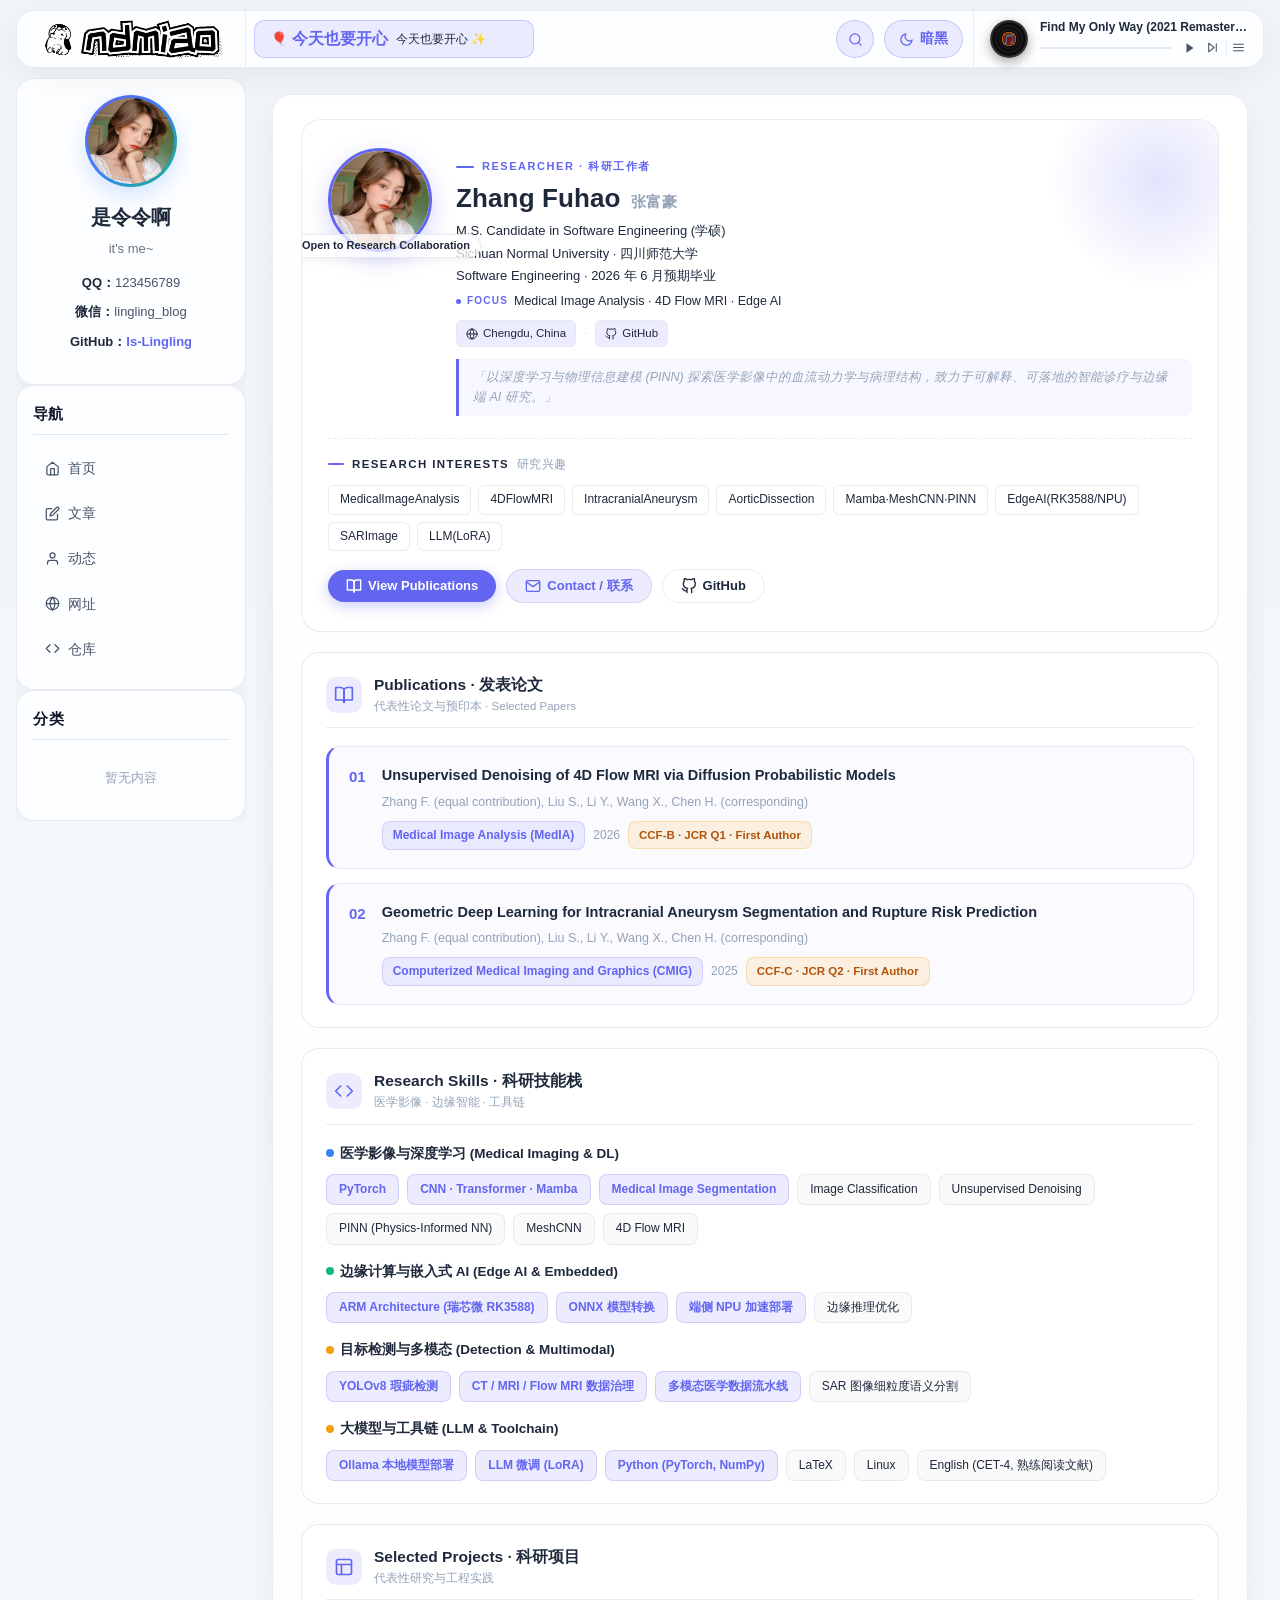
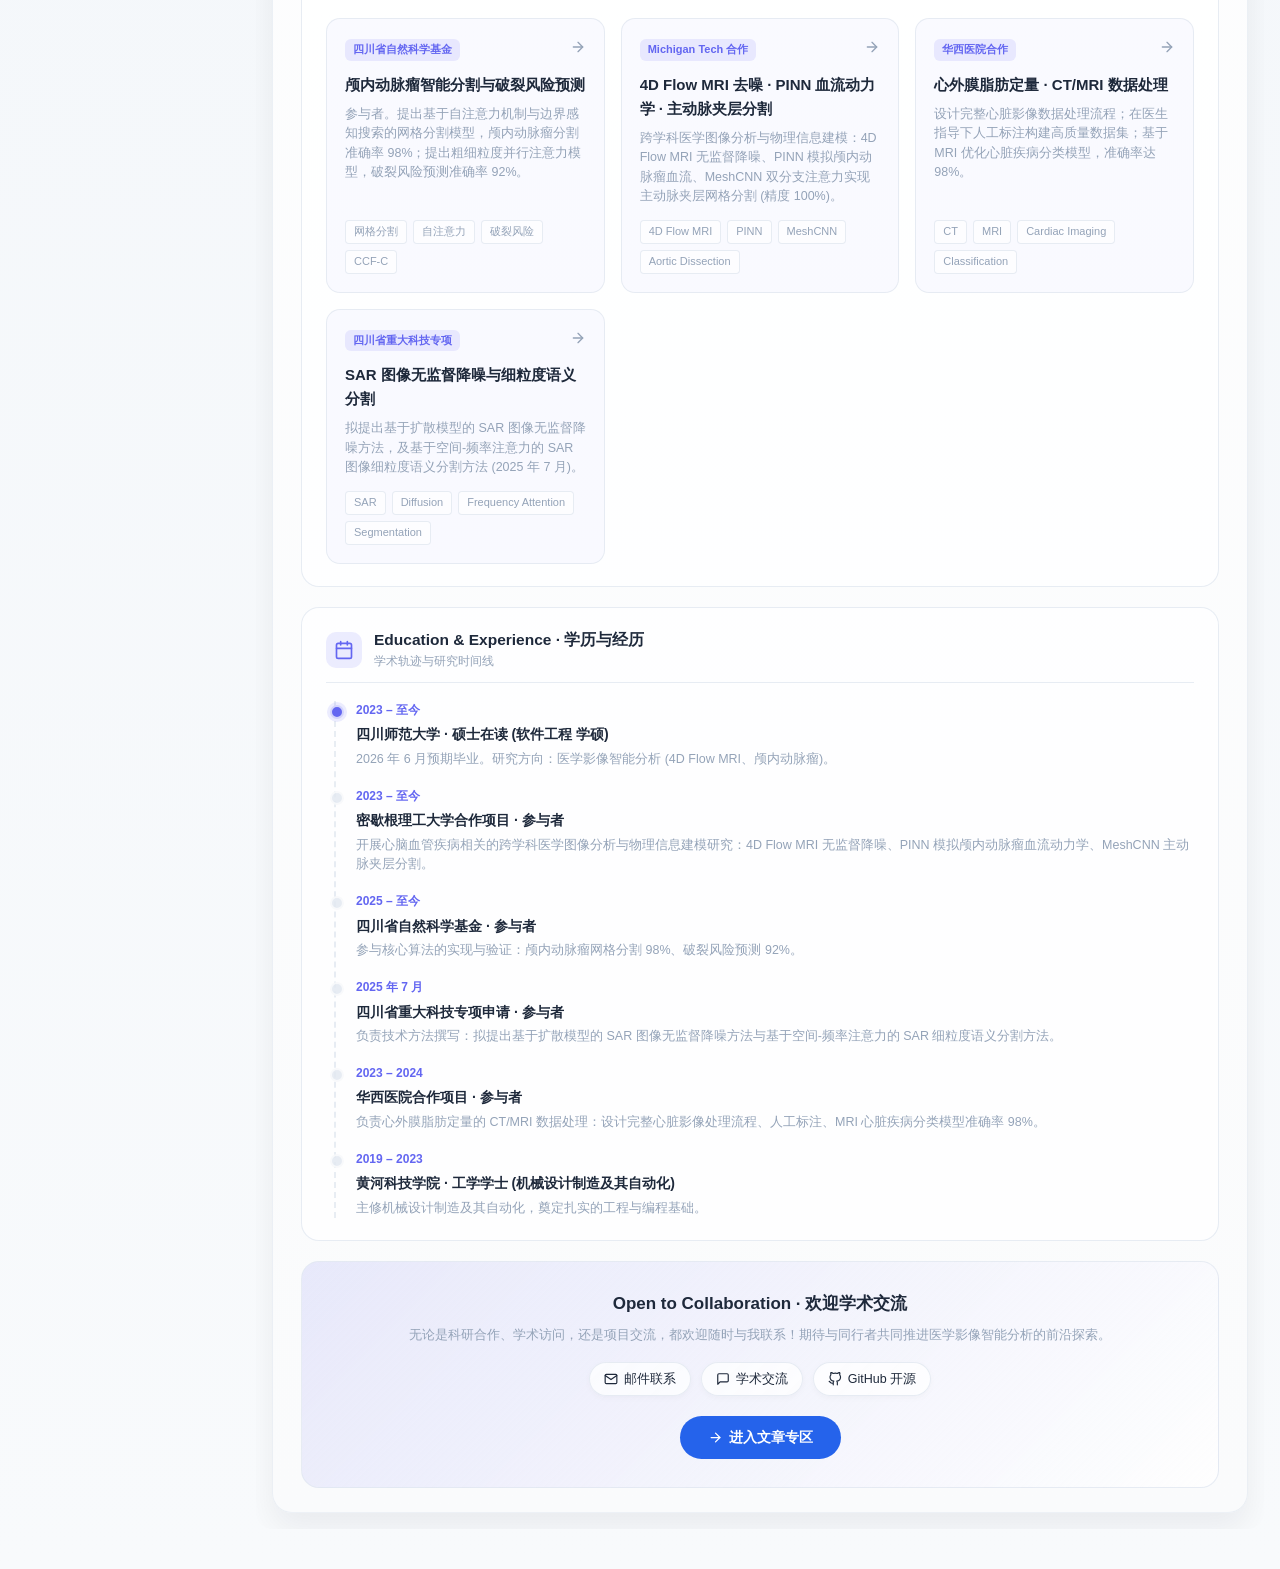
==== commit 64a88e7d: "主题-首页信息修改" ====
--- a/index.html
+++ b/index.html
@@ -428,6 +428,14 @@
                             <span style="font-weight:700; font-size:14px; display:block; color:var(--text-main);">数据库查看</span>
                             <span style="font-size:11px; color:var(--text-muted); margin-top:4px;">浏览数据库表数据</span>
                         </div>
+                        <!-- 卡片：账号管理 -->
+                        <div class="admin-square-card" id="openAccountBtn" style="cursor:pointer; display:flex; flex-direction:column; align-items:center; justify-content:center; aspect-ratio:1/1; border:1px solid var(--primary-border, var(--border-color)); border-radius:16px; transition:all 0.3s ease; background:var(--primary-light); padding:16px; text-align:center;">
+                            <span style="font-size:32px; margin-bottom:10px; color:var(--primary);">
+                                <svg viewBox="0 0 24 24" width="32" height="32" fill="none" stroke="currentColor" stroke-width="2" stroke-linecap="round" stroke-linejoin="round" class="svg-icon"><path d="M20 21v-2a4 4 0 0 0-4-4H8a4 4 0 0 0-4 4v2"></path><circle cx="12" cy="7" r="4"></circle></svg>
+                            </span>
+                            <span style="font-weight:700; font-size:14px; display:block; color:var(--text-main);">账号管理</span>
+                            <span style="font-size:11px; color:var(--text-muted); margin-top:4px;">修改用户名与密码</span>
+                        </div>
                         <!-- 自定义跳转链接卡片列表 -->
                         <div id="customAdminLinksList" style="display:contents;"></div>
                         <!-- 添加自定义链接卡片 -->
@@ -716,9 +724,9 @@
         </div>
     </div>
 
-    <!-- 首页个人简历与介绍编辑弹窗 (管理员专属) -->
+    <!-- 首页个人简历与介绍编辑弹窗 (管理员专属 · 双栏实时预览) -->
     <div class="modal" id="homeResumeEditorModal" aria-hidden="true">
-        <div class="modal-panel" style="grid-template-columns:1fr; max-width:780px; width:95%;">
+        <div class="modal-panel home-resume-editor-panel">
             <div class="modal-header">
                 <div style="display:flex; align-items:center; gap:8px;">
                     <svg viewBox="0 0 24 24" width="18" height="18" fill="none" stroke="currentColor" stroke-width="2" stroke-linecap="round" stroke-linejoin="round" class="svg-icon" style="color:var(--primary);"><path d="M11 4H4a2 2 0 0 0-2 2v14a2 2 0 0 0 2 2h14a2 2 0 0 0 2-2v-7"></path><path d="M18.5 2.5a2.121 2.121 0 0 1 3 3L12 15l-4 1 1-4 9.5-9.5z"></path></svg>
@@ -726,266 +734,283 @@
                 </div>
                 <button class="modal-close" id="closeHomeResumeEditorBtn" aria-label="关闭编辑">×</button>
             </div>
-            <div class="modal-body" style="display:flex; flex-direction:column; gap:16px; max-height:75vh; overflow-y:auto; padding-right:6px;">
-                <!-- 导航选项卡 -->
-                <div class="image-option-tabs hre-tabs" style="display:flex; gap:6px; flex-wrap:wrap;">
-                    <button type="button" class="tab-btn active" data-hre-tab="hero">
-                        <svg viewBox="0 0 24 24" width="14" height="14" fill="none" stroke="currentColor" stroke-width="2" class="svg-icon"><path d="M20 21v-2a4 4 0 0 0-4-4H8a4 4 0 0 0-4 4v2"></path><circle cx="12" cy="7" r="4"></circle></svg>
-                        <span>Hero 名片</span>
-                    </button>
-                    <button type="button" class="tab-btn" data-hre-tab="about">
-                        <svg viewBox="0 0 24 24" width="14" height="14" fill="none" stroke="currentColor" stroke-width="2" class="svg-icon"><circle cx="12" cy="12" r="10"></circle><line x1="12" y1="16" x2="12" y2="12"></line><line x1="12" y1="8" x2="12.01" y2="8"></line></svg>
-                        <span>关于我</span>
-                    </button>
-                    <button type="button" class="tab-btn" data-hre-tab="skills">
-                        <svg viewBox="0 0 24 24" width="14" height="14" fill="none" stroke="currentColor" stroke-width="2" class="svg-icon"><polyline points="16 18 22 12 16 6"></polyline><polyline points="8 6 2 12 8 18"></polyline></svg>
-                        <span>技能树</span>
-                    </button>
-                    <button type="button" class="tab-btn" data-hre-tab="projects">
-                        <svg viewBox="0 0 24 24" width="14" height="14" fill="none" stroke="currentColor" stroke-width="2" class="svg-icon"><rect x="3" y="3" width="18" height="18" rx="2" ry="2"></rect><line x1="3" y1="9" x2="21" y2="9"></line><line x1="9" y1="21" x2="9" y2="9"></line></svg>
-                        <span>精选作品</span>
-                    </button>
-                    <button type="button" class="tab-btn" data-hre-tab="timeline">
-                        <svg viewBox="0 0 24 24" width="14" height="14" fill="none" stroke="currentColor" stroke-width="2" class="svg-icon"><rect x="3" y="4" width="18" height="18" rx="2" ry="2"></rect><line x1="16" y1="2" x2="16" y2="6"></line><line x1="8" y1="2" x2="8" y2="6"></line><line x1="3" y1="10" x2="21" y2="10"></line></svg>
-                        <span>成长历程</span>
-                    </button>
-                    <button type="button" class="tab-btn" data-hre-tab="contact">
-                        <svg viewBox="0 0 24 24" width="14" height="14" fill="none" stroke="currentColor" stroke-width="2" class="svg-icon"><path d="M4 4h16c1.1 0 2 .9 2 2v12c0 1.1-.9 2-2 2H4c-1.1 0-2-.9-2-2V6c0-1.1.9-2 2-2z"></path><polyline points="22,6 12,13 2,6"></polyline></svg>
-                        <span>底部联系</span>
-                    </button>
-                </div>
-
-                <!-- 1. Hero 名片面板 -->
-                <div id="hrePaneHero" class="hre-pane" style="display:block;">
-                    <div style="display:grid; grid-template-columns:1fr 1fr; gap:12px;">
+            <div class="home-resume-split-body">
+                <!-- 左侧：实时预览 (Live Preview) -->
+                <div class="home-resume-preview-pane">
+                    <div class="preview-pane-header">
+                        <span class="preview-live-dot"></span>
+                        <span>首页实时预览 · Live Preview</span>
+                    </div>
+                    <div class="home-resume-preview-scroll" id="homeResumePreviewScroll"></div>
+                </div>
+
+                <!-- 右侧：编辑表单 -->
+                <div class="home-resume-editor-controls">
+                    <!-- 导航选项卡 -->
+                    <div class="image-option-tabs hre-tabs" style="display:flex; gap:6px; flex-wrap:wrap;">
+                        <button type="button" class="tab-btn active" data-hre-tab="hero">
+                            <svg viewBox="0 0 24 24" width="14" height="14" fill="none" stroke="currentColor" stroke-width="2" class="svg-icon"><path d="M20 21v-2a4 4 0 0 0-4-4H8a4 4 0 0 0-4 4v2"></path><circle cx="12" cy="7" r="4"></circle></svg>
+                            <span>Hero 名片</span>
+                        </button>
+                        <button type="button" class="tab-btn" data-hre-tab="publications">
+                            <svg viewBox="0 0 24 24" width="14" height="14" fill="none" stroke="currentColor" stroke-width="2" class="svg-icon"><path d="M4 19.5A2.5 2.5 0 0 1 6.5 17H20"></path><path d="M6.5 2H20v20H6.5A2.5 2.5 0 0 1 4 19.5v-15A2.5 2.5 0 0 1 6.5 2z"></path></svg>
+                            <span>发表论文</span>
+                        </button>
+                        <button type="button" class="tab-btn" data-hre-tab="skills">
+                            <svg viewBox="0 0 24 24" width="14" height="14" fill="none" stroke="currentColor" stroke-width="2" class="svg-icon"><polyline points="16 18 22 12 16 6"></polyline><polyline points="8 6 2 12 8 18"></polyline></svg>
+                            <span>技能树</span>
+                        </button>
+                        <button type="button" class="tab-btn" data-hre-tab="projects">
+                            <svg viewBox="0 0 24 24" width="14" height="14" fill="none" stroke="currentColor" stroke-width="2" class="svg-icon"><rect x="3" y="3" width="18" height="18" rx="2" ry="2"></rect><line x1="3" y1="9" x2="21" y2="9"></line><line x1="9" y1="21" x2="9" y2="9"></line></svg>
+                            <span>精选作品</span>
+                        </button>
+                        <button type="button" class="tab-btn" data-hre-tab="timeline">
+                            <svg viewBox="0 0 24 24" width="14" height="14" fill="none" stroke="currentColor" stroke-width="2" class="svg-icon"><rect x="3" y="4" width="18" height="18" rx="2" ry="2"></rect><line x1="16" y1="2" x2="16" y2="6"></line><line x1="8" y1="2" x2="8" y2="6"></line><line x1="3" y1="10" x2="21" y2="10"></line></svg>
+                            <span>成长历程</span>
+                        </button>
+                        <button type="button" class="tab-btn" data-hre-tab="contact">
+                            <svg viewBox="0 0 24 24" width="14" height="14" fill="none" stroke="currentColor" stroke-width="2" class="svg-icon"><path d="M4 4h16c1.1 0 2 .9 2 2v12c0 1.1-.9 2-2 2H4c-1.1 0-2-.9-2-2V6c0-1.1.9-2 2-2z"></path><polyline points="22,6 12,13 2,6"></polyline></svg>
+                            <span>底部联系</span>
+                        </button>
+                    </div>
+
+                    <!-- 1. Hero 名片面板 -->
+                    <div id="hrePaneHero" class="hre-pane" style="display:block;">
+                        <div style="display:grid; grid-template-columns:1fr 1fr; gap:12px;">
+                            <div class="form-group">
+                                <label>问候语前缀</label>
+                                <input type="text" id="hreHeroGreeting" placeholder="如：你好，我是">
+                            </div>
+                            <div class="form-group">
+                                <label>姓名 / 昵称 (高亮展示)</label>
+                                <input type="text" id="hreHeroName" placeholder="如：是令令啊">
+                            </div>
+                        </div>
+                        <div style="display:grid; grid-template-columns:1fr 1fr; gap:12px;">
+                            <div class="form-group">
+                                <label>状态徽章文本</label>
+                                <input type="text" id="hreHeroStatus" placeholder="如：探索创造中">
+                            </div>
+                            <div class="form-group">
+                                <label>GitHub 主页链接</label>
+                                <input type="url" id="hreHeroGithub" placeholder="https://github.com/...">
+                            </div>
+                        </div>
                         <div class="form-group">
-                            <label>问候语前缀</label>
-                            <input type="text" id="hreHeroGreeting" placeholder="如：你好，我是">
+                            <label>主头衔 / 个人定位标语</label>
+                            <input type="text" id="hreHeroTitle" placeholder="如：全栈开发工程师 · 前端架构探索者 · 独立创作者">
                         </div>
                         <div class="form-group">
-                            <label>姓名 / 昵称 (高亮展示)</label>
-                            <input type="text" id="hreHeroName" placeholder="如：是令令啊">
-                        </div>
-                    </div>
-                    <div style="display:grid; grid-template-columns:1fr 1fr; gap:12px;">
+                            <label>名片信息行（学历 / 身份 / 机构等 · 每行一条，可自由新增或删除）</label>
+                            <textarea id="hreHeroInfoLines" rows="3" placeholder="M.S. Candidate in Software Engineering (学硕)&#10;Sichuan Normal University · 四川师范大学&#10;Software Engineering · 2026 年 6 月预期毕业" style="width:100%; border-radius:10px; border:1px solid #cbd5e1; padding:10px; font-size:13.5px; outline:none; font-family:inherit;"></textarea>
+                        </div>
                         <div class="form-group">
-                            <label>状态徽章文本</label>
-                            <input type="text" id="hreHeroStatus" placeholder="如：探索创造中">
+                            <label>座右铭 / 核心个人简介</label>
+                            <textarea id="hreHeroMotto" rows="3" placeholder="输入座右铭或个人介绍..." style="width:100%; border-radius:10px; border:1px solid #cbd5e1; padding:10px; font-size:13.5px; outline:none; font-family:inherit;"></textarea>
                         </div>
                         <div class="form-group">
-                            <label>GitHub 主页链接</label>
-                            <input type="url" id="hreHeroGithub" placeholder="https://github.com/...">
-                        </div>
-                    </div>
-                    <div class="form-group">
-                        <label>主头衔 / 个人定位标语</label>
-                        <input type="text" id="hreHeroTitle" placeholder="如：全栈开发工程师 · 前端架构探索者 · 独立创作者">
-                    </div>
-                    <div class="form-group">
-                        <label>座右铭 / 核心个人简介</label>
-                        <textarea id="hreHeroMotto" rows="3" placeholder="输入座右铭或个人介绍..." style="width:100%; border-radius:10px; border:1px solid #cbd5e1; padding:10px; font-size:13.5px; outline:none; font-family:inherit;"></textarea>
-                    </div>
-                    <div class="form-group">
-                        <label>头像图片（可直接输入图片 URL 或本地上传）</label>
-                        <div style="display:flex; gap:8px; align-items:center;">
-                            <input type="text" id="hreHeroAvatar" placeholder="img/img6.jpg" style="flex:1;">
-                            <label class="secondary-btn" style="padding:8px 14px; font-size:12.5px; border-radius:999px; cursor:pointer; display:inline-flex; align-items:center; gap:4px; margin:0;">
-                                <svg viewBox="0 0 24 24" width="13" height="13" fill="none" stroke="currentColor" stroke-width="2" class="svg-icon"><path d="M21 15v4a2 2 0 0 1-2 2H5a2 2 0 0 1-2-2v-4"></path><polyline points="17 8 12 3 7 8"></polyline><line x1="12" y1="3" x2="12" y2="15"></line></svg>
-                                <span>本地上传</span>
-                                <input type="file" id="hreHeroAvatarFileInput" accept="image/*" style="display:none;" onchange="handleHeroAvatarFile(this)">
-                            </label>
-                        </div>
-                    </div>
-                    <div class="form-group">
-                        <label>个性标签胶囊（以换行或逗号分隔）</label>
-                        <textarea id="hreHeroTags" rows="2" placeholder="Web 全栈开发&#10;交互与 UI/UX 设计&#10;现代化前端架构&#10;极客生活探索" style="width:100%; border-radius:10px; border:1px solid #cbd5e1; padding:10px; font-size:13.5px; outline:none; font-family:inherit;"></textarea>
-                    </div>
-                    <div style="padding:12px; border:1px solid var(--border-color); border-radius:12px; background:var(--bg-body); margin-top:8px;">
-                        <label style="font-weight:700; font-size:13px; margin-bottom:8px; display:block;">Hero 快捷按钮配置</label>
-                        <div style="display:grid; grid-template-columns:1fr 1fr; gap:10px; margin-bottom:8px;">
+                            <label>头像图片（可直接输入图片 URL 或本地上传）</label>
+                            <div style="display:flex; gap:8px; align-items:center;">
+                                <input type="text" id="hreHeroAvatar" placeholder="img/img6.jpg" style="flex:1;">
+                                <label class="secondary-btn" style="padding:8px 14px; font-size:12.5px; border-radius:999px; cursor:pointer; display:inline-flex; align-items:center; gap:4px; margin:0;">
+                                    <svg viewBox="0 0 24 24" width="13" height="13" fill="none" stroke="currentColor" stroke-width="2" class="svg-icon"><path d="M21 15v4a2 2 0 0 1-2 2H5a2 2 0 0 1-2-2v-4"></path><polyline points="17 8 12 3 7 8"></polyline><line x1="12" y1="3" x2="12" y2="15"></line></svg>
+                                    <span>本地上传</span>
+                                    <input type="file" id="hreHeroAvatarFileInput" accept="image/*" style="display:none;" onchange="handleHeroAvatarFile(this)">
+                                </label>
+                            </div>
+                        </div>
+                        <div class="form-group">
+                            <label>个性标签胶囊（以换行或逗号分隔）</label>
+                            <textarea id="hreHeroTags" rows="2" placeholder="Web 全栈开发&#10;交互与 UI/UX 设计&#10;现代化前端架构&#10;极客生活探索" style="width:100%; border-radius:10px; border:1px solid #cbd5e1; padding:10px; font-size:13.5px; outline:none; font-family:inherit;"></textarea>
+                        </div>
+                        <div style="padding:12px; border:1px solid var(--border-color); border-radius:12px; background:var(--bg-body); margin-top:8px;">
+                            <label style="font-weight:700; font-size:13px; margin-bottom:8px; display:block;">Hero 快捷按钮配置</label>
+                            <div style="display:grid; grid-template-columns:1fr 1fr; gap:10px; margin-bottom:8px;">
+                                <div>
+                                    <label style="font-size:12px; color:var(--text-muted);">主按钮文本</label>
+                                    <input type="text" id="hreHeroPrimaryBtnText" placeholder="阅读我的文章">
+                                </div>
+                                <div>
+                                    <label style="font-size:12px; color:var(--text-muted);">主按钮跳转目标</label>
+                                    <input type="text" id="hreHeroPrimaryBtnLink" placeholder="list (文章列表) 或 自定义 URL">
+                                </div>
+                            </div>
+                            <div style="display:grid; grid-template-columns:1fr 1fr; gap:10px;">
+                                <div>
+                                    <label style="font-size:12px; color:var(--text-muted);">次按钮文本</label>
+                                    <input type="text" id="hreHeroSecondaryBtnText" placeholder="空间动态">
+                                </div>
+                                <div>
+                                    <label style="font-size:12px; color:var(--text-muted);">次按钮跳转目标</label>
+                                    <input type="text" id="hreHeroSecondaryBtnLink" placeholder="space (空间动态) 或 自定义 URL">
+                                </div>
+                            </div>
+                        </div>
+                    </div>
+
+                    <!-- 2. 发表论文面板 -->
+                    <div id="hrePanePublications" class="hre-pane" style="display:none;">
+                        <div style="display:grid; grid-template-columns:2fr 2fr 1fr; gap:10px; margin-bottom:14px; padding:12px; border:1px solid var(--border-color); border-radius:12px; background:var(--bg-body);">
                             <div>
-                                <label style="font-size:12px; color:var(--text-muted);">主按钮文本</label>
-                                <input type="text" id="hreHeroPrimaryBtnText" placeholder="阅读我的文章">
+                                <label style="font-size:12px; font-weight:700;">板块主标题</label>
+                                <input type="text" id="hrePubSectionTitle" placeholder="Publications · 发表论文">
                             </div>
                             <div>
-                                <label style="font-size:12px; color:var(--text-muted);">主按钮跳转目标</label>
-                                <input type="text" id="hreHeroPrimaryBtnLink" placeholder="list (文章列表) 或 自定义 URL">
-                            </div>
-                        </div>
-                        <div style="display:grid; grid-template-columns:1fr 1fr; gap:10px;">
+                                <label style="font-size:12px; font-weight:700;">板块副标题</label>
+                                <input type="text" id="hrePubSectionSubtitle" placeholder="代表性论文与预印本 · Selected Papers">
+                            </div>
                             <div>
-                                <label style="font-size:12px; color:var(--text-muted);">次按钮文本</label>
-                                <input type="text" id="hreHeroSecondaryBtnText" placeholder="空间动态">
-                            </div>
+                                <label style="font-size:12px; font-weight:700;">头部图标</label>
+                                <select id="hrePubSectionIcon" style="width:100%; padding:7px 8px; border-radius:8px; border:1px solid #cbd5e1; font-size:13px; background:var(--bg-card); color:var(--text-main);">
+                                    <option value="book-open">book-open (书籍)</option>
+                                    <option value="info">info (信息)</option>
+                                    <option value="user">user (用户)</option>
+                                    <option value="sparkle">sparkle (闪烁)</option>
+                                    <option value="code">code (代码)</option>
+                                </select>
+                            </div>
+                        </div>
+                        <div style="display:flex; justify-content:space-between; align-items:center; margin-bottom:12px;">
+                            <span style="font-size:13px; color:var(--text-muted);">发表论文列表（按发表时间倒序，支持添加 / 排序 / 删除）</span>
+                            <button type="button" class="secondary-btn" id="hreAddPublicationBtn" style="padding:5px 14px; font-size:12.5px; border-radius:999px; display:inline-flex; align-items:center; gap:4px;">
+                                <svg viewBox="0 0 24 24" width="12" height="12" fill="none" stroke="currentColor" stroke-width="2" class="svg-icon"><line x1="12" y1="5" x2="12" y2="19"></line><line x1="5" y1="12" x2="19" y2="12"></line></svg>
+                                <span>添加论文</span>
+                            </button>
+                        </div>
+                        <div id="hrePublicationsListContainer" style="display:flex; flex-direction:column; gap:14px;"></div>
+                    </div>
+
+                    <!-- 3. 专业技能面板 -->
+                    <div id="hrePaneSkills" class="hre-pane" style="display:none;">
+                        <div style="display:grid; grid-template-columns:2fr 2fr 1fr; gap:10px; margin-bottom:14px; padding:12px; border:1px solid var(--border-color); border-radius:12px; background:var(--bg-body);">
                             <div>
-                                <label style="font-size:12px; color:var(--text-muted);">次按钮跳转目标</label>
-                                <input type="text" id="hreHeroSecondaryBtnLink" placeholder="space (空间动态) 或 自定义 URL">
-                            </div>
-                        </div>
-                    </div>
-                </div>
-
-                <!-- 2. 关于我面板 -->
-                <div id="hrePaneAbout" class="hre-pane" style="display:none;">
-                    <div style="display:grid; grid-template-columns:2fr 2fr 1fr; gap:10px; margin-bottom:14px; padding:12px; border:1px solid var(--border-color); border-radius:12px; background:var(--bg-body);">
-                        <div>
-                            <label style="font-size:12px; font-weight:700;">板块主标题</label>
-                            <input type="text" id="hreAboutSectionTitle" placeholder="关于我 · About Me">
-                        </div>
-                        <div>
-                            <label style="font-size:12px; font-weight:700;">板块副标题</label>
-                            <input type="text" id="hreAboutSectionSubtitle" placeholder="个人背景与技术哲学">
-                        </div>
-                        <div>
-                            <label style="font-size:12px; font-weight:700;">头部图标</label>
-                            <select id="hreAboutSectionIcon" style="width:100%; padding:7px 8px; border-radius:8px; border:1px solid #cbd5e1; font-size:13px; background:var(--bg-card); color:var(--text-main);">
-                                <option value="info">info (信息)</option>
-                                <option value="user">user (用户)</option>
-                                <option value="sparkle">sparkle (闪烁)</option>
-                                <option value="code">code (代码)</option>
-                            </select>
-                        </div>
-                    </div>
-                    <div style="display:flex; justify-content:space-between; align-items:center; margin-bottom:12px;">
-                        <span style="font-size:13px; color:var(--text-muted);">关于我维度卡片列表（支持自定义添加/排序/删除）</span>
-                        <button type="button" class="secondary-btn" id="hreAddAboutBtn" style="padding:5px 14px; font-size:12.5px; border-radius:999px; display:inline-flex; align-items:center; gap:4px;">
-                            <svg viewBox="0 0 24 24" width="12" height="12" fill="none" stroke="currentColor" stroke-width="2" class="svg-icon"><line x1="12" y1="5" x2="12" y2="19"></line><line x1="5" y1="12" x2="19" y2="12"></line></svg>
-                            <span>添加卡片</span>
+                                <label style="font-size:12px; font-weight:700;">板块主标题</label>
+                                <input type="text" id="hreSkillsSectionTitle" placeholder="专业技能 · Skills & Stack">
+                            </div>
+                            <div>
+                                <label style="font-size:12px; font-weight:700;">板块副标题</label>
+                                <input type="text" id="hreSkillsSectionSubtitle" placeholder="熟练运用的技术栈与工具链">
+                            </div>
+                            <div>
+                                <label style="font-size:12px; font-weight:700;">头部图标</label>
+                                <select id="hreSkillsSectionIcon" style="width:100%; padding:7px 8px; border-radius:8px; border:1px solid #cbd5e1; font-size:13px; background:var(--bg-card); color:var(--text-main);">
+                                    <option value="code">code (代码)</option>
+                                    <option value="layers">layers (图层)</option>
+                                    <option value="cpu">cpu (硬件/核心)</option>
+                                    <option value="sliders">sliders (调节)</option>
+                                </select>
+                            </div>
+                        </div>
+                        <div style="display:flex; justify-content:space-between; align-items:center; margin-bottom:12px;">
+                            <span style="font-size:13px; color:var(--text-muted);">技能分类矩阵（支持自定义分类与技能项）</span>
+                            <button type="button" class="secondary-btn" id="hreAddSkillCategoryBtn" style="padding:5px 14px; font-size:12.5px; border-radius:999px; display:inline-flex; align-items:center; gap:4px;">
+                                <svg viewBox="0 0 24 24" width="12" height="12" fill="none" stroke="currentColor" stroke-width="2" class="svg-icon"><line x1="12" y1="5" x2="12" y2="19"></line><line x1="5" y1="12" x2="19" y2="12"></line></svg>
+                                <span>添加技能分类</span>
+                            </button>
+                        </div>
+                        <div id="hreSkillsListContainer" style="display:flex; flex-direction:column; gap:14px;"></div>
+                    </div>
+
+                    <!-- 4. 精选作品面板 -->
+                    <div id="hrePaneProjects" class="hre-pane" style="display:none;">
+                        <div style="display:grid; grid-template-columns:2fr 2fr 1fr; gap:10px; margin-bottom:14px; padding:12px; border:1px solid var(--border-color); border-radius:12px; background:var(--bg-body);">
+                            <div>
+                                <label style="font-size:12px; font-weight:700;">板块主标题</label>
+                                <input type="text" id="hreProjectsSectionTitle" placeholder="精选作品 · Featured Projects">
+                            </div>
+                            <div>
+                                <label style="font-size:12px; font-weight:700;">板块副标题</label>
+                                <input type="text" id="hreProjectsSectionSubtitle" placeholder="近期主导与独立开发的代表项目">
+                            </div>
+                            <div>
+                                <label style="font-size:12px; font-weight:700;">头部图标</label>
+                                <select id="hreProjectsSectionIcon" style="width:100%; padding:7px 8px; border-radius:8px; border:1px solid #cbd5e1; font-size:13px; background:var(--bg-card); color:var(--text-main);">
+                                    <option value="layout">layout (布局)</option>
+                                    <option value="rocket">rocket (火箭)</option>
+                                    <option value="globe">globe (全球)</option>
+                                    <option value="card">card (卡片)</option>
+                                </select>
+                            </div>
+                        </div>
+                        <div style="display:flex; justify-content:space-between; align-items:center; margin-bottom:12px;">
+                            <span style="font-size:13px; color:var(--text-muted);">代表作品与项目卡片列表</span>
+                            <button type="button" class="secondary-btn" id="hreAddProjectBtn" style="padding:5px 14px; font-size:12.5px; border-radius:999px; display:inline-flex; align-items:center; gap:4px;">
+                                <svg viewBox="0 0 24 24" width="12" height="12" fill="none" stroke="currentColor" stroke-width="2" class="svg-icon"><line x1="12" y1="5" x2="12" y2="19"></line><line x1="5" y1="12" x2="19" y2="12"></line></svg>
+                                <span>添加作品卡片</span>
+                            </button>
+                        </div>
+                        <div id="hreProjectsListContainer" style="display:flex; flex-direction:column; gap:14px;"></div>
+                    </div>
+
+                    <!-- 5. 成长历程面板 -->
+                    <div id="hrePaneTimeline" class="hre-pane" style="display:none;">
+                        <div style="display:grid; grid-template-columns:2fr 2fr 1fr; gap:10px; margin-bottom:14px; padding:12px; border:1px solid var(--border-color); border-radius:12px; background:var(--bg-body);">
+                            <div>
+                                <label style="font-size:12px; font-weight:700;">板块主标题</label>
+                                <input type="text" id="hreTimelineSectionTitle" placeholder="成长历程 · Milestones">
+                            </div>
+                            <div>
+                                <label style="font-size:12px; font-weight:700;">板块副标题</label>
+                                <input type="text" id="hreTimelineSectionSubtitle" placeholder="技术探索与创作轨迹">
+                            </div>
+                            <div>
+                                <label style="font-size:12px; font-weight:700;">头部图标</label>
+                                <select id="hreTimelineSectionIcon" style="width:100%; padding:7px 8px; border-radius:8px; border:1px solid #cbd5e1; font-size:13px; background:var(--bg-card); color:var(--text-main);">
+                                    <option value="calendar">calendar (日历)</option>
+                                    <option value="sprout">sprout (萌芽)</option>
+                                    <option value="archive">archive (归档)</option>
+                                </select>
+                            </div>
+                        </div>
+                        <div style="display:flex; justify-content:space-between; align-items:center; margin-bottom:12px;">
+                            <span style="font-size:13px; color:var(--text-muted);">时间轴里程碑节点列表</span>
+                            <button type="button" class="secondary-btn" id="hreAddTimelineBtn" style="padding:5px 14px; font-size:12.5px; border-radius:999px; display:inline-flex; align-items:center; gap:4px;">
+                                <svg viewBox="0 0 24 24" width="12" height="12" fill="none" stroke="currentColor" stroke-width="2" class="svg-icon"><line x1="12" y1="5" x2="12" y2="19"></line><line x1="5" y1="12" x2="19" y2="12"></line></svg>
+                                <span>添加节点</span>
+                            </button>
+                        </div>
+                        <div id="hreTimelineListContainer" style="display:flex; flex-direction:column; gap:12px;"></div>
+                    </div>
+
+                    <!-- 6. 底部联系面板 -->
+                    <div id="hrePaneContact" class="hre-pane" style="display:none;">
+                        <div class="form-group">
+                            <label>主标题</label>
+                            <input type="text" id="hreContactTitle" placeholder="让我们开始连接 · Let's Connect">
+                        </div>
+                        <div class="form-group">
+                            <label>描述文案</label>
+                            <textarea id="hreContactDesc" rows="2" placeholder="无论是技术探讨、项目合作，还是单纯想打个招呼，都欢迎随时与我联系！" style="width:100%; border-radius:10px; border:1px solid #cbd5e1; padding:10px; font-size:13.5px; outline:none; font-family:inherit;"></textarea>
+                        </div>
+                        <div class="form-group">
+                            <label>联系方式胶囊标签（逗号或换行分隔）</label>
+                            <input type="text" id="hreContactPills" placeholder="邮箱交流, 博客留言, GitHub 开源">
+                        </div>
+                        <div style="display:grid; grid-template-columns:1fr 1fr; gap:12px;">
+                            <div class="form-group">
+                                <label>CTA 按钮文字</label>
+                                <input type="text" id="hreContactCtaText" placeholder="进入文章专区">
+                            </div>
+                            <div class="form-group">
+                                <label>CTA 按钮跳转目标</label>
+                                <input type="text" id="hreContactCtaLink" placeholder="list (文章列表) 或 space 或 自定义 URL">
+                            </div>
+                        </div>
+                    </div>
+
+                    <!-- 底部操作按钮 -->
+                    <div class="submit-row" style="margin-top:16px; padding-top:14px; border-top:1px solid var(--border-color); display:flex; justify-content:space-between; align-items:center; flex-wrap:wrap; gap:10px;">
+                        <button type="button" class="secondary-btn" id="hreResetDefaultBtn" style="padding:8px 16px; border-radius:999px; font-size:13px; color:var(--danger, #ef4444); display:inline-flex; align-items:center; gap:5px;">
+                            <svg viewBox="0 0 24 24" width="13" height="13" fill="none" stroke="currentColor" stroke-width="2" class="svg-icon"><polyline points="23 4 23 10 17 10"></polyline><polyline points="1 20 1 14 7 14"></polyline><path d="M3.51 9a9 9 0 0 1 14.85-3.36L23 10M1 14l4.64 4.36A9 9 0 0 0 20.49 15"></path></svg>
+                            <span>恢复默认预设</span>
                         </button>
-                    </div>
-                    <div id="hreAboutCardsContainer" style="display:flex; flex-direction:column; gap:14px;"></div>
-                </div>
-
-                <!-- 3. 专业技能面板 -->
-                <div id="hrePaneSkills" class="hre-pane" style="display:none;">
-                    <div style="display:grid; grid-template-columns:2fr 2fr 1fr; gap:10px; margin-bottom:14px; padding:12px; border:1px solid var(--border-color); border-radius:12px; background:var(--bg-body);">
-                        <div>
-                            <label style="font-size:12px; font-weight:700;">板块主标题</label>
-                            <input type="text" id="hreSkillsSectionTitle" placeholder="专业技能 · Skills & Stack">
-                        </div>
-                        <div>
-                            <label style="font-size:12px; font-weight:700;">板块副标题</label>
-                            <input type="text" id="hreSkillsSectionSubtitle" placeholder="熟练运用的技术栈与工具链">
-                        </div>
-                        <div>
-                            <label style="font-size:12px; font-weight:700;">头部图标</label>
-                            <select id="hreSkillsSectionIcon" style="width:100%; padding:7px 8px; border-radius:8px; border:1px solid #cbd5e1; font-size:13px; background:var(--bg-card); color:var(--text-main);">
-                                <option value="code">code (代码)</option>
-                                <option value="layers">layers (图层)</option>
-                                <option value="cpu">cpu (硬件/核心)</option>
-                                <option value="sliders">sliders (调节)</option>
-                            </select>
-                        </div>
-                    </div>
-                    <div style="display:flex; justify-content:space-between; align-items:center; margin-bottom:12px;">
-                        <span style="font-size:13px; color:var(--text-muted);">技能分类矩阵（支持自定义分类与技能项）</span>
-                        <button type="button" class="secondary-btn" id="hreAddSkillCategoryBtn" style="padding:5px 14px; font-size:12.5px; border-radius:999px; display:inline-flex; align-items:center; gap:4px;">
-                            <svg viewBox="0 0 24 24" width="12" height="12" fill="none" stroke="currentColor" stroke-width="2" class="svg-icon"><line x1="12" y1="5" x2="12" y2="19"></line><line x1="5" y1="12" x2="19" y2="12"></line></svg>
-                            <span>添加技能分类</span>
-                        </button>
-                    </div>
-                    <div id="hreSkillsListContainer" style="display:flex; flex-direction:column; gap:14px;"></div>
-                </div>
-
-                <!-- 4. 精选作品面板 -->
-                <div id="hrePaneProjects" class="hre-pane" style="display:none;">
-                    <div style="display:grid; grid-template-columns:2fr 2fr 1fr; gap:10px; margin-bottom:14px; padding:12px; border:1px solid var(--border-color); border-radius:12px; background:var(--bg-body);">
-                        <div>
-                            <label style="font-size:12px; font-weight:700;">板块主标题</label>
-                            <input type="text" id="hreProjectsSectionTitle" placeholder="精选作品 · Featured Projects">
-                        </div>
-                        <div>
-                            <label style="font-size:12px; font-weight:700;">板块副标题</label>
-                            <input type="text" id="hreProjectsSectionSubtitle" placeholder="近期主导与独立开发的代表项目">
-                        </div>
-                        <div>
-                            <label style="font-size:12px; font-weight:700;">头部图标</label>
-                            <select id="hreProjectsSectionIcon" style="width:100%; padding:7px 8px; border-radius:8px; border:1px solid #cbd5e1; font-size:13px; background:var(--bg-card); color:var(--text-main);">
-                                <option value="layout">layout (布局)</option>
-                                <option value="rocket">rocket (火箭)</option>
-                                <option value="globe">globe (全球)</option>
-                                <option value="card">card (卡片)</option>
-                            </select>
-                        </div>
-                    </div>
-                    <div style="display:flex; justify-content:space-between; align-items:center; margin-bottom:12px;">
-                        <span style="font-size:13px; color:var(--text-muted);">代表作品与项目卡片列表</span>
-                        <button type="button" class="secondary-btn" id="hreAddProjectBtn" style="padding:5px 14px; font-size:12.5px; border-radius:999px; display:inline-flex; align-items:center; gap:4px;">
-                            <svg viewBox="0 0 24 24" width="12" height="12" fill="none" stroke="currentColor" stroke-width="2" class="svg-icon"><line x1="12" y1="5" x2="12" y2="19"></line><line x1="5" y1="12" x2="19" y2="12"></line></svg>
-                            <span>添加作品卡片</span>
-                        </button>
-                    </div>
-                    <div id="hreProjectsListContainer" style="display:flex; flex-direction:column; gap:14px;"></div>
-                </div>
-
-                <!-- 5. 成长历程面板 -->
-                <div id="hrePaneTimeline" class="hre-pane" style="display:none;">
-                    <div style="display:grid; grid-template-columns:2fr 2fr 1fr; gap:10px; margin-bottom:14px; padding:12px; border:1px solid var(--border-color); border-radius:12px; background:var(--bg-body);">
-                        <div>
-                            <label style="font-size:12px; font-weight:700;">板块主标题</label>
-                            <input type="text" id="hreTimelineSectionTitle" placeholder="成长历程 · Milestones">
-                        </div>
-                        <div>
-                            <label style="font-size:12px; font-weight:700;">板块副标题</label>
-                            <input type="text" id="hreTimelineSectionSubtitle" placeholder="技术探索与创作轨迹">
-                        </div>
-                        <div>
-                            <label style="font-size:12px; font-weight:700;">头部图标</label>
-                            <select id="hreTimelineSectionIcon" style="width:100%; padding:7px 8px; border-radius:8px; border:1px solid #cbd5e1; font-size:13px; background:var(--bg-card); color:var(--text-main);">
-                                <option value="calendar">calendar (日历)</option>
-                                <option value="sprout">sprout (萌芽)</option>
-                                <option value="archive">archive (归档)</option>
-                            </select>
-                        </div>
-                    </div>
-                    <div style="display:flex; justify-content:space-between; align-items:center; margin-bottom:12px;">
-                        <span style="font-size:13px; color:var(--text-muted);">时间轴里程碑节点列表</span>
-                        <button type="button" class="secondary-btn" id="hreAddTimelineBtn" style="padding:5px 14px; font-size:12.5px; border-radius:999px; display:inline-flex; align-items:center; gap:4px;">
-                            <svg viewBox="0 0 24 24" width="12" height="12" fill="none" stroke="currentColor" stroke-width="2" class="svg-icon"><line x1="12" y1="5" x2="12" y2="19"></line><line x1="5" y1="12" x2="19" y2="12"></line></svg>
-                            <span>添加节点</span>
-                        </button>
-                    </div>
-                    <div id="hreTimelineListContainer" style="display:flex; flex-direction:column; gap:12px;"></div>
-                </div>
-
-                <!-- 6. 底部联系面板 -->
-                <div id="hrePaneContact" class="hre-pane" style="display:none;">
-                    <div class="form-group">
-                        <label>主标题</label>
-                        <input type="text" id="hreContactTitle" placeholder="让我们开始连接 · Let's Connect">
-                    </div>
-                    <div class="form-group">
-                        <label>描述文案</label>
-                        <textarea id="hreContactDesc" rows="2" placeholder="无论是技术探讨、项目合作，还是单纯想打个招呼，都欢迎随时与我联系！" style="width:100%; border-radius:10px; border:1px solid #cbd5e1; padding:10px; font-size:13.5px; outline:none; font-family:inherit;"></textarea>
-                    </div>
-                    <div class="form-group">
-                        <label>联系方式胶囊标签（逗号或换行分隔）</label>
-                        <input type="text" id="hreContactPills" placeholder="邮箱交流, 博客留言, GitHub 开源">
-                    </div>
-                    <div style="display:grid; grid-template-columns:1fr 1fr; gap:12px;">
-                        <div class="form-group">
-                            <label>CTA 按钮文字</label>
-                            <input type="text" id="hreContactCtaText" placeholder="进入文章专区">
-                        </div>
-                        <div class="form-group">
-                            <label>CTA 按钮跳转目标</label>
-                            <input type="text" id="hreContactCtaLink" placeholder="list (文章列表) 或 space 或 自定义 URL">
-                        </div>
-                    </div>
-                </div>
-
-                <!-- 底部操作按钮 -->
-                <div class="submit-row" style="margin-top:16px; padding-top:14px; border-top:1px solid var(--border-color); display:flex; justify-content:space-between; align-items:center; flex-wrap:wrap; gap:10px;">
-                    <button type="button" class="secondary-btn" id="hreResetDefaultBtn" style="padding:8px 16px; border-radius:999px; font-size:13px; color:var(--danger, #ef4444); display:inline-flex; align-items:center; gap:5px;">
-                        <svg viewBox="0 0 24 24" width="13" height="13" fill="none" stroke="currentColor" stroke-width="2" class="svg-icon"><polyline points="23 4 23 10 17 10"></polyline><polyline points="1 20 1 14 7 14"></polyline><path d="M3.51 9a9 9 0 0 1 14.85-3.36L23 10M1 14l4.64 4.36A9 9 0 0 0 20.49 15"></path></svg>
-                        <span>恢复默认预设</span>
-                    </button>
-                    <div style="display:flex; gap:10px;">
-                        <button type="button" class="secondary-btn" id="hreCancelBtn" style="padding:9px 20px; border-radius:999px; font-size:13.5px;">取消</button>
-                        <button type="button" class="primary-btn" id="hreSaveBtn" style="padding:9px 26px; border-radius:999px; font-size:13.5px; font-weight:700; display:inline-flex; align-items:center; gap:6px;">
-                            <svg viewBox="0 0 24 24" width="14" height="14" fill="none" stroke="currentColor" stroke-width="2" class="svg-icon"><polyline points="20 6 9 17 4 12"></polyline></svg>
-                            <span>保存并生效</span>
-                        </button>
+                        <div style="display:flex; gap:10px;">
+                            <button type="button" class="secondary-btn" id="hreCancelBtn" style="padding:9px 20px; border-radius:999px; font-size:13.5px;">取消</button>
+                            <button type="button" class="primary-btn" id="hreSaveBtn" style="padding:9px 26px; border-radius:999px; font-size:13.5px; font-weight:700; display:inline-flex; align-items:center; gap:6px;">
+                                <svg viewBox="0 0 24 24" width="14" height="14" fill="none" stroke="currentColor" stroke-width="2" class="svg-icon"><polyline points="20 6 9 17 4 12"></polyline></svg>
+                                <span>保存并生效</span>
+                            </button>
+                        </div>
                     </div>
                 </div>
             </div>
@@ -1081,7 +1106,10 @@
         </div>
     </div>
 
-    <!-- 新增图册图片 Modal -->
+    
+
+
+<!-- 新增图册图片 Modal -->
     <div class="modal" id="addGalleryImageModal" aria-hidden="true">
         <div class="modal-panel" style="grid-template-columns:1fr; max-width:440px;">
             <div class="modal-header">
@@ -1295,6 +1323,8 @@
                             <option value="mesh">现代高斯色彩网格 (Mesh Grid)</option>
                             <option value="dots">极简点状微观纹理 (Dot Pattern)</option>
                             <option value="galaxy">深空星云极夜 Glow (Galaxy Glow)</option>
+                            <option value="liquid-glass">液态玻璃 · 磨砂质感 (Liquid Glass)</option>
+                            <option value="warm-paper">暖调宣纸 · 自然留白 (Warm Paper)</option>
                         </select>
                     </div>
 
@@ -1350,6 +1380,13 @@
                         </div>
                     </div>
 
+                    <!-- 🎨 主题预设配色（背景 / 文字 / 模块背景 / 边框 / 强调色 多区域联动切换） -->
+                    <div class="form-group" style="padding-top:6px; border-top:1px dashed var(--border-color);">
+                        <label style="font-weight:700; font-size:13px; color:var(--text-main); margin-bottom:4px; display:block;">主题预设配色 (背景 / 文字 / 模块 / 强调色 联动)</label>
+                        <p style="font-size:11px; color:var(--text-muted); margin:0 0 8px; line-height:1.4;">参考社区博客主题风格设计的整体配色方案，一键切换多个区域。右侧色盘可在此基础上微调强调色。</p>
+                        <div id="themePresetGrid" class="theme-preset-grid"></div>
+                    </div>
+
                     <!-- 📐 页面布局间隙控制器 (顶栏 / 左侧边栏 / 中间区域 / 右侧边栏 / 文章卡片上下独立间隙) -->
                     <div class="form-group" style="padding-top:6px; border-top:1px dashed var(--border-color);">
                         <label style="font-weight:700; font-size:13px; color:var(--text-main); margin-bottom:8px; display:block;">页面结构与间距参数 (Spacing Control)</label>
@@ -1566,5 +1603,6 @@
     <script src="js/components/responsive.js"></script>
     <script src="js/components/article-viewer.js"></script>
     <script src="js/components/article-editor.js"></script>
+
 </body>
 </html>
--- a/css/index.css
+++ b/css/index.css
@@ -1193,7 +1193,7 @@
             color: #64748b;
             background: #f1f5f9;
             padding: 2px 8px;
-            border-radius: 999px;
+            border-radius: 8px;
             min-width: 22px;
             text-align: center;
         }
@@ -1212,7 +1212,7 @@
             padding: 0 7px;
             height: 18px;
             line-height: 18px;
-            border-radius: 999px;
+            border-radius: 8px;
             font-size: 11px;
             font-weight: 600;
             color: #64748b;
@@ -1227,9 +1227,9 @@
             border-color: rgba(96, 165, 250, 0.3);
         }
         .accordion-tag-list li a:hover .accordion-tag-count {
-            color: #1d4ed8;
+            color: var(--primary);
             background: #ffffff;
-            border-color: #60a5fa;
+            border-color: var(--primary-border);
         }
         body.dark .accordion-tag-list li a:hover .accordion-tag-count {
             color: #bfdbfe;
@@ -1251,7 +1251,7 @@
             padding: 0 8px;
             height: 20px;
             line-height: 20px;
-            border-radius: 999px;
+            border-radius: 8px;
             font-size: 11px;
             font-weight: 700;
             color: var(--primary);
@@ -1341,10 +1341,10 @@
             justify-content: flex-start;
             padding: 5px 12px !important;
             font-size: 13px !important;
-            border-radius: 999px !important;
-            color: #1d4ed8 !important;
-            background: #eff6ff;
-            border: 1px solid #bfdbfe;
+            border-radius: 8px !important;
+            color: var(--primary) !important;
+            background: var(--primary-light);
+            border: 1px solid var(--primary-border);
             font-weight: 500;
             transition: all 0.18s ease;
             text-decoration: none !important;
@@ -1356,17 +1356,10 @@
             overflow: hidden;
             text-overflow: ellipsis;
         }
-        body.dark .accordion-tag-list li a {
-            background: #172554;
-            color: #93c5fd !important;
-            border-color: #1e3a8a;
-        }
         .accordion-tag-list li a:hover {
-            background: #dbeafe !important;
+            background: var(--primary-border) !important;
+            border-color: var(--primary);
             transform: translateX(2px);
-        }
-        body.dark .accordion-tag-list li a:hover {
-            background: #1e3a8a !important;
         }
         .accordion-tag-list .mini-admin-btn {
             padding: 3px 8px;
@@ -4393,12 +4386,12 @@
             justify-content: space-between;
             gap: 8px;
             padding: 12px 16px;
-            background: linear-gradient(135deg, rgba(99,102,241,0.08), rgba(236,72,153,0.05));
+            background: linear-gradient(135deg, rgba(219,234,254,0.55), rgba(252,231,243,0.35));
             border-bottom: 1px solid rgba(226, 232, 240, 0.7);
             font-size: 13px;
         }
         body.dark .mp-list-popover-head {
-            background: linear-gradient(135deg, rgba(99,102,241,0.18), rgba(236,72,153,0.1));
+            background: linear-gradient(135deg, rgba(30,58,138,0.55), rgba(127,29,29,0.25));
             border-bottom-color: rgba(51, 65, 85, 0.6);
         }
         .mp-list-popover-title {
@@ -4954,6 +4947,39 @@
         }
         body[data-bg="galaxy"] {
             background: #090d16 linear-gradient(180deg, #090d16 0%, #111827 100%) !important;
+        }
+
+        /* 液态玻璃：低饱和磨砂质感，弱化 AI 冷色配色 */
+        body[data-bg="liquid-glass"] {
+            background-color: #f3f4fb;
+            background-image:
+                radial-gradient(at 16% 12%, rgba(173, 188, 240, 0.40) 0px, transparent 46%),
+                radial-gradient(at 84% 22%, rgba(206, 188, 236, 0.34) 0px, transparent 46%),
+                radial-gradient(at 62% 88%, rgba(183, 222, 214, 0.36) 0px, transparent 46%) !important;
+            background-attachment: fixed !important;
+        }
+        body.dark[data-bg="liquid-glass"] {
+            background-color: #0a0e18;
+            background-image:
+                radial-gradient(at 16% 12%, rgba(80, 95, 165, 0.26) 0px, transparent 46%),
+                radial-gradient(at 84% 22%, rgba(120, 100, 172, 0.20) 0px, transparent 46%),
+                radial-gradient(at 62% 88%, rgba(55, 120, 110, 0.20) 0px, transparent 46%) !important;
+            background-attachment: fixed !important;
+        }
+        /* 暖调宣纸：自然暖灰留白，去除冷色 AI 味 */
+        body[data-bg="warm-paper"] {
+            background-color: #f7f4ee;
+            background-image:
+                radial-gradient(at 18% 16%, rgba(214, 201, 184, 0.50) 0px, transparent 52%),
+                radial-gradient(at 86% 82%, rgba(225, 214, 201, 0.42) 0px, transparent 52%) !important;
+            background-attachment: fixed !important;
+        }
+        body.dark[data-bg="warm-paper"] {
+            background-color: #13110c;
+            background-image:
+                radial-gradient(at 18% 16%, rgba(120, 104, 82, 0.24) 0px, transparent 52%),
+                radial-gradient(at 86% 82%, rgba(92, 82, 66, 0.22) 0px, transparent 52%) !important;
+            background-attachment: fixed !important;
         }
 
         body.font-serif { font-family: "Georgia", "Cambria", "Times New Roman", serif !important; }
@@ -5352,6 +5378,63 @@
     max-height: 520px;
     overflow-y: auto;
 }
+
+/* 主题预设配色卡片网格 */
+.theme-preset-grid {
+    display: grid;
+    grid-template-columns: repeat(2, 1fr);
+    gap: 8px;
+}
+.theme-preset-card {
+    display: flex;
+    flex-direction: column;
+    gap: 5px;
+    padding: 9px;
+    cursor: pointer;
+    text-align: left;
+    border: 1.5px solid var(--border-color);
+    border-radius: 10px;
+    background: var(--bg-card, #fff);
+    transition: border-color .18s ease, box-shadow .18s ease, transform .18s ease;
+    font-family: inherit;
+}
+.theme-preset-card:hover {
+    border-color: var(--primary);
+    transform: translateY(-1px);
+}
+.theme-preset-card.active {
+    border-color: var(--primary);
+    box-shadow: 0 0 0 2px var(--primary-border, rgba(99,102,241,0.3));
+}
+.tp-swatch {
+    height: 32px;
+    border-radius: 7px;
+    position: relative;
+    overflow: hidden;
+    border: 1px solid rgba(0,0,0,0.06);
+}
+body.dark .tp-swatch { border-color: rgba(255,255,255,0.12); }
+.tp-accent {
+    position: absolute;
+    right: 6px;
+    bottom: 6px;
+    width: 15px;
+    height: 15px;
+    border-radius: 50%;
+    border: 2px solid rgba(255,255,255,0.9);
+    box-shadow: 0 1px 3px rgba(0,0,0,0.3);
+}
+.tp-name {
+    font-size: 12.5px;
+    font-weight: 700;
+    color: var(--text-main);
+    line-height: 1.2;
+}
+.tp-desc {
+    font-size: 10px;
+    color: var(--text-muted);
+    line-height: 1.3;
+}
 .modal-preview-pane {
     padding: 20px 22px;
     background: rgba(0, 0, 0, 0.02);
@@ -5384,6 +5467,75 @@
 @keyframes liveDotPulse {
     0%, 100% { opacity: 1; transform: scale(1); }
     50% { opacity: 0.45; transform: scale(0.85); }
+}
+
+/* ====== 首页编辑弹窗 · 双栏实时预览 (Live Preview) ====== */
+.home-resume-editor-panel {
+    max-width: 1180px !important;
+    width: 96% !important;
+    grid-template-columns: 1fr !important;
+    max-height: 94vh !important;
+    padding: 0 !important;
+    overflow: hidden !important;
+    border-radius: 20px !important;
+    background: var(--bg-card) !important;
+    box-shadow: 0 25px 60px rgba(15, 23, 42, 0.22) !important;
+}
+body.dark .home-resume-editor-panel {
+    background: var(--bg-card) !important;
+    box-shadow: 0 25px 60px rgba(0, 0, 0, 0.55) !important;
+}
+.home-resume-split-body {
+    display: grid;
+    grid-template-columns: 1fr 1.02fr;
+    height: calc(94vh - 76px);
+    min-height: 540px;
+    max-height: 900px;
+    background: var(--bg-body);
+}
+.home-resume-preview-pane {
+    display: flex;
+    flex-direction: column;
+    gap: 10px;
+    padding: 16px 16px 0;
+    background: var(--bg-body);
+    border-right: 1px solid var(--border-color);
+    overflow: hidden;
+}
+.home-resume-preview-scroll {
+    flex: 1;
+    overflow-y: auto;
+    padding: 6px 4px 18px;
+    border-radius: 14px;
+    background: var(--bg-body);
+    transform: scale(1);
+    transform-origin: top center;
+}
+.home-resume-preview-scroll::-webkit-scrollbar { width: 8px; }
+.home-resume-preview-scroll::-webkit-scrollbar-thumb { background: var(--border-color); border-radius: 8px; }
+
+.home-resume-editor-controls {
+    display: flex;
+    flex-direction: column;
+    gap: 16px;
+    padding: 18px 20px;
+    overflow-y: auto;
+}
+.home-resume-editor-controls::-webkit-scrollbar { width: 8px; }
+.home-resume-editor-controls::-webkit-scrollbar-thumb { background: var(--border-color); border-radius: 8px; }
+
+@media (max-width: 880px) {
+    .home-resume-split-body {
+        grid-template-columns: 1fr;
+        height: auto;
+        max-height: 90vh;
+    }
+    .home-resume-preview-pane {
+        display: none !important;
+    }
+    .home-resume-editor-controls {
+        max-height: 90vh;
+    }
 }
 
 .preview-stage-container {
@@ -5410,9 +5562,19 @@
     background-image: radial-gradient(var(--border-color, #cbd5e1) 1px, transparent 1px);
     background-size: 14px 14px;
 }
-.preview-stage-container[data-bg="galaxy"] {
-    background: radial-gradient(circle at 50% 50%, #1e1b4b 0%, #0f172a 100%);
-}
+        .preview-stage-container[data-bg="galaxy"] {
+            background: radial-gradient(circle at 50% 50%, #1e1b4b 0%, #0f172a 100%);
+        }
+        .preview-stage-container[data-bg="liquid-glass"] {
+            background: radial-gradient(at 14% 10%, rgba(173, 188, 240, 0.45) 0px, transparent 55%),
+                        radial-gradient(at 86% 88%, rgba(183, 222, 214, 0.40) 0px, transparent 55%),
+                        var(--bg-body, #f8fafc);
+        }
+        .preview-stage-container[data-bg="warm-paper"] {
+            background: radial-gradient(at 20% 18%, rgba(214, 201, 184, 0.55) 0px, transparent 55%),
+                        radial-gradient(at 84% 84%, rgba(225, 214, 201, 0.45) 0px, transparent 55%),
+                        var(--bg-body, #f8fafc);
+        }
 
 /* 舞台色彩光晕球 (透光调试专属) */
 .preview-glow-blob {
@@ -6045,6 +6207,13 @@
 }
 
 /* ========== 首页：个人简历与介绍专区 (Resume & Profile) ========== */
+/* 全局 fadeIn：原关键帧被限制在 @media (max-width: 640px) 内，导致桌面端
+   入场动画实际未生效；提升为全局后科研名片在各尺寸下一致淡入。 */
+@keyframes fadeIn {
+    from { opacity: 0; transform: translateY(6px); }
+    to { opacity: 1; transform: translateY(0); }
+}
+
 .resume-container {
     display: flex;
     flex-direction: column;
@@ -6332,6 +6501,101 @@
     margin: 0;
 }
 
+/* ========== 发表论文列表（非卡片） ========== */
+.resume-publication-list {
+    display: flex;
+    flex-direction: column;
+    gap: 14px;
+    margin-top: 4px;
+}
+
+.resume-publication-item {
+    display: flex;
+    gap: 16px;
+    align-items: flex-start;
+    padding: 18px 20px;
+    background: rgba(var(--primary-rgb, 99, 102, 241), 0.03);
+    border: 1px solid var(--border-color);
+    border-left: 3px solid var(--primary);
+    border-radius: 14px;
+    transition: transform 0.25s ease, border-color 0.25s ease, box-shadow 0.25s ease;
+}
+
+.resume-publication-item:hover {
+    transform: translateY(-2px);
+    border-color: var(--primary);
+    box-shadow: 0 6px 16px rgba(var(--primary-rgb, 99, 102, 241), 0.1);
+}
+
+.pub-index {
+    flex: 0 0 auto;
+    font-size: 15px;
+    font-weight: 800;
+    color: var(--primary);
+    font-variant-numeric: tabular-nums;
+    line-height: 1.5;
+    padding-top: 1px;
+}
+
+.pub-body {
+    flex: 1 1 auto;
+    min-width: 0;
+}
+
+.pub-title {
+    font-size: 14.5px;
+    font-weight: 700;
+    color: var(--text-main);
+    line-height: 1.5;
+    margin: 0 0 6px 0;
+}
+
+.pub-authors {
+    font-size: 12.5px;
+    color: var(--text-muted);
+    line-height: 1.55;
+    margin: 0 0 8px 0;
+}
+
+.pub-meta {
+    display: flex;
+    flex-wrap: wrap;
+    align-items: center;
+    gap: 8px;
+}
+
+.pub-venue {
+    font-size: 12px;
+    font-weight: 600;
+    color: var(--primary);
+    background: rgba(var(--primary-rgb, 99, 102, 241), 0.1);
+    border: 1px solid rgba(var(--primary-rgb, 99, 102, 241), 0.2);
+    padding: 4px 10px;
+    border-radius: 8px;
+}
+
+.pub-year {
+    font-size: 12px;
+    color: var(--text-muted);
+    font-variant-numeric: tabular-nums;
+}
+
+.pub-note {
+    font-size: 11.5px;
+    font-weight: 600;
+    color: #b45309;
+    background: rgba(245, 158, 11, 0.12);
+    border: 1px solid rgba(245, 158, 11, 0.25);
+    padding: 4px 10px;
+    border-radius: 8px;
+}
+
+body.dark .pub-note {
+    color: #fbbf24;
+    background: rgba(245, 158, 11, 0.16);
+    border-color: rgba(245, 158, 11, 0.3);
+}
+
 .resume-skills-container {
     display: flex;
     flex-direction: column;
@@ -6574,6 +6838,310 @@
     }
     .resume-main-title {
         font-size: 17px;
+    }
+}
+
+/* ========== Hero · 科研名片布局 (Researcher Profile) ========== */
+/* 学术/科研风格的个人介绍：身份块 + 研究兴趣 + 学术速览 + 行动按钮 */
+.research-hero-top {
+    position: relative;
+    z-index: 1;
+    display: flex;
+    gap: 24px;
+    align-items: flex-start;
+}
+
+.research-identity {
+    flex: 1;
+    min-width: 0;
+    padding-top: 2px;
+}
+
+.research-eyebrow {
+    font-size: 11px;
+    font-weight: 700;
+    letter-spacing: 0.14em;
+    text-transform: uppercase;
+    color: var(--primary);
+    margin-bottom: 8px;
+    display: inline-flex;
+    align-items: center;
+    gap: 8px;
+}
+.research-eyebrow::before {
+    content: "";
+    display: inline-block;
+    width: 18px;
+    height: 2px;
+    background: var(--primary);
+    border-radius: 1px;
+    flex-shrink: 0;
+}
+
+.research-name-row {
+    display: flex;
+    align-items: baseline;
+    flex-wrap: wrap;
+    gap: 10px;
+    margin-bottom: 2px;
+}
+.research-name {
+    font-size: 26px;
+    font-weight: 800;
+    color: var(--text-main);
+    letter-spacing: 0.005em;
+    line-height: 1.15;
+}
+.research-name-cn {
+    font-size: 15px;
+    font-weight: 600;
+    color: var(--text-muted);
+    letter-spacing: 0.04em;
+}
+
+.research-role {
+    font-size: 13.5px;
+    font-weight: 600;
+    color: var(--text-main);
+    margin-top: 6px;
+    line-height: 1.4;
+}
+
+.research-info-lines {
+    margin-top: 8px;
+    display: flex;
+    flex-direction: column;
+    gap: 4px;
+}
+.research-info-line {
+    font-size: 13px;
+    font-weight: 500;
+    color: var(--text-main);
+    line-height: 1.45;
+}
+
+.research-focus {
+    display: flex;
+    align-items: center;
+    gap: 6px;
+    margin-top: 6px;
+    font-size: 12.5px;
+    line-height: 1.45;
+    flex-wrap: wrap;
+}
+.research-focus-dot {
+    width: 5px;
+    height: 5px;
+    border-radius: 50%;
+    background: var(--primary);
+    flex-shrink: 0;
+}
+.research-focus-prefix {
+    font-size: 10px;
+    font-weight: 700;
+    letter-spacing: 0.12em;
+    text-transform: uppercase;
+    color: var(--primary);
+}
+.research-focus-text {
+    color: var(--text-main);
+    font-weight: 500;
+}
+
+.research-affiliation {
+    margin-top: 10px;
+    font-size: 12.5px;
+    color: var(--text-muted);
+    line-height: 1.55;
+    display: flex;
+    flex-wrap: wrap;
+    align-items: center;
+    gap: 6px;
+}
+.research-affil-main { color: var(--text-main); font-weight: 600; }
+.research-affil-sub  { color: var(--text-muted); }
+.research-affil-sep  { color: var(--text-muted); opacity: 0.55; }
+
+.research-meta-row {
+    margin-top: 10px;
+    display: flex;
+    flex-wrap: wrap;
+    align-items: center;
+    gap: 6px 8px;
+    font-size: 11.5px;
+    color: var(--text-muted);
+}
+.research-meta-item {
+    display: inline-flex;
+    align-items: center;
+    gap: 5px;
+    padding: 3px 9px;
+    border-radius: 6px;
+    background: var(--primary-light);
+    color: var(--text-main);
+    border: 1px solid var(--border-color);
+    text-decoration: none;
+    transition: all 0.2s ease;
+}
+.research-meta-item.link:hover {
+    color: var(--primary);
+    border-color: var(--primary);
+    transform: translateY(-1px);
+}
+.research-meta-sep {
+    color: var(--text-muted);
+    opacity: 0.5;
+}
+
+.research-motto {
+    margin: 12px 0 0 0;
+    padding: 8px 12px 8px 14px;
+    border-left: 3px solid var(--primary);
+    background: rgba(var(--primary-rgb, 99, 102, 241), 0.05);
+    border-radius: 0 8px 8px 0;
+    font-size: 12.5px;
+    font-style: italic;
+    color: var(--text-muted);
+    line-height: 1.65;
+    position: relative;
+    z-index: 1;
+}
+
+/* Research Interests section */
+.research-section {
+    position: relative;
+    z-index: 1;
+    margin-top: 22px;
+    padding-top: 16px;
+    border-top: 1px dashed var(--border-color);
+}
+.research-section-label {
+    display: flex;
+    align-items: center;
+    gap: 8px;
+    font-size: 11.5px;
+    font-weight: 700;
+    letter-spacing: 0.12em;
+    text-transform: uppercase;
+    color: var(--text-main);
+    margin-bottom: 12px;
+}
+.research-section-bar {
+    display: inline-block;
+    width: 16px;
+    height: 2px;
+    background: var(--primary);
+    border-radius: 1px;
+    flex-shrink: 0;
+}
+.research-section-label-cn {
+    color: var(--text-muted);
+    font-weight: 500;
+    text-transform: none;
+    letter-spacing: 0.02em;
+    font-size: 11.5px;
+}
+.research-interests {
+    display: flex;
+    flex-wrap: wrap;
+    gap: 7px;
+}
+.research-interest-chip {
+    display: inline-flex;
+    align-items: center;
+    font-size: 12px;
+    font-weight: 500;
+    padding: 4px 11px;
+    border-radius: 6px;
+    background: var(--bg-card);
+    color: var(--text-main);
+    border: 1px solid var(--border-color);
+    transition: all 0.2s ease;
+    cursor: default;
+}
+.research-interest-chip:hover {
+    border-color: var(--primary);
+    color: var(--primary);
+    transform: translateY(-1px);
+}
+
+/* Academic stats (At a Glance) */
+.research-stats {
+    position: relative;
+    z-index: 1;
+    margin-top: 18px;
+    padding: 14px 4px 4px;
+    border-top: 1px solid var(--border-color);
+}
+.research-stats-grid {
+    display: grid;
+    grid-template-columns: repeat(4, 1fr);
+    gap: 0;
+}
+.research-stat {
+    text-align: center;
+    padding: 6px 8px;
+    position: relative;
+}
+.research-stat + .research-stat::before {
+    content: "";
+    position: absolute;
+    left: 0;
+    top: 14%;
+    bottom: 14%;
+    width: 1px;
+    background: var(--border-color);
+}
+.research-stat-value {
+    font-size: 22px;
+    font-weight: 800;
+    color: var(--text-main);
+    line-height: 1.15;
+    font-variant-numeric: tabular-nums;
+    letter-spacing: -0.01em;
+}
+.research-stat-label {
+    margin-top: 5px;
+    font-size: 10.5px;
+    font-weight: 700;
+    letter-spacing: 0.12em;
+    text-transform: uppercase;
+    color: var(--text-muted);
+}
+
+.research-cta {
+    margin-top: 18px;
+    position: relative;
+    z-index: 1;
+}
+
+@media (max-width: 768px) {
+    .research-hero-top {
+        flex-direction: column;
+        align-items: center;
+        text-align: center;
+    }
+    .research-name-row,
+    .research-affiliation,
+    .research-focus,
+    .research-meta-row {
+        justify-content: center;
+    }
+    .research-name {
+        font-size: 22px;
+    }
+    .research-stats-grid {
+        grid-template-columns: repeat(2, 1fr);
+        gap: 16px 0;
+    }
+    .research-stat + .research-stat::before {
+        display: none;
+    }
+    .research-stat::before {
+        display: none !important;
+    }
+    .research-eyebrow {
+        justify-content: center;
     }
 }
 
@@ -6763,5 +7331,346 @@
     box-shadow: 0 0 0 3px rgba(99, 102, 241, 0.15);
 }
 
-
-
+/* ============================================================
+   控制台扩展面板（操作日志 / 数据库查看 / 账号管理）
+   .ap-* 系列，统一玻璃拟态 + 主色风格
+   ============================================================ */
+.ap-overlay {
+    position: fixed;
+    inset: 0;
+    z-index: 9999;
+    background: rgba(15, 23, 42, 0.55);
+    backdrop-filter: blur(4px);
+    -webkit-backdrop-filter: blur(4px);
+    display: flex;
+    align-items: center;
+    justify-content: center;
+    padding: 20px;
+    animation: apFade 0.18s ease;
+}
+@keyframes apFade { from { opacity: 0; } to { opacity: 1; } }
+
+.ap-modal {
+    background: var(--bg-card, #fff);
+    border: 1px solid var(--border-color, #e5e7eb);
+    border-radius: 18px;
+    width: 100%;
+    max-width: 920px;
+    max-height: 88vh;
+    display: flex;
+    flex-direction: column;
+    overflow: hidden;
+    box-shadow: 0 24px 60px rgba(15, 23, 42, 0.28);
+    animation: apPop 0.2s ease;
+}
+@keyframes apPop { from { transform: translateY(12px) scale(0.98); opacity: 0; } to { transform: none; opacity: 1; } }
+
+.ap-modal-head {
+    padding: 16px 22px;
+    border-bottom: 1px solid var(--border-color, #e5e7eb);
+    display: flex;
+    align-items: center;
+    justify-content: space-between;
+    gap: 12px;
+    background: linear-gradient(180deg, var(--primary-light, #eef2ff), transparent);
+}
+.ap-modal-title {
+    font-size: 18px;
+    font-weight: 700;
+    display: flex;
+    align-items: center;
+    gap: 10px;
+    color: var(--text-main, #1f2937);
+}
+.ap-modal-title svg { color: var(--primary, #6366f1); }
+.ap-modal-actions { display: flex; gap: 8px; align-items: center; flex-wrap: wrap; }
+.ap-modal-body { flex: 1; overflow-y: auto; padding: 18px 22px; }
+
+/* 通用按钮 */
+.ap-btn {
+    padding: 7px 14px;
+    border-radius: 9px;
+    border: 1px solid var(--border-color, #e5e7eb);
+    background: var(--bg-card, #fff);
+    color: var(--text-main, #1f2937);
+    cursor: pointer;
+    font-size: 13px;
+    font-weight: 600;
+    transition: all 0.18s ease;
+    white-space: nowrap;
+}
+.ap-btn:hover { border-color: var(--primary, #6366f1); color: var(--primary, #6366f1); }
+.ap-btn:disabled { opacity: 0.5; cursor: default; }
+.ap-btn-soft { background: var(--primary-light, #eef2ff); border-color: transparent; color: var(--primary, #6366f1); }
+.ap-btn-soft:hover { background: var(--primary-light, #e0e7ff); }
+.ap-btn-primary { background: var(--primary, #6366f1); border-color: var(--primary, #6366f1); color: #fff; }
+.ap-btn-primary:hover { filter: brightness(1.06); color: #fff; }
+.ap-btn-danger { background: var(--danger, #ef4444); border-color: var(--danger, #ef4444); color: #fff; }
+.ap-btn-danger:hover { filter: brightness(1.06); color: #fff; }
+
+.ap-select {
+    padding: 7px 12px;
+    border-radius: 9px;
+    border: 1px solid var(--border-color, #e5e7eb);
+    background: var(--bg-card, #fff);
+    color: var(--text-main, #1f2937);
+    font-size: 13px;
+    outline: none;
+}
+.ap-select:focus { border-color: var(--primary, #6366f1); }
+
+/* 状态占位 */
+.ap-loading, .ap-empty, .ap-error {
+    text-align: center;
+    padding: 40px 20px;
+    color: var(--text-muted, #6b7280);
+    font-size: 14px;
+}
+.ap-error { color: var(--danger, #ef4444); }
+.ap-spinner {
+    display: inline-block;
+    width: 16px; height: 16px;
+    border: 2px solid var(--primary-light, #e0e7ff);
+    border-top-color: var(--primary, #6366f1);
+    border-radius: 50%;
+    animation: apSpin 0.7s linear infinite;
+    vertical-align: -3px;
+    margin-right: 6px;
+}
+@keyframes apSpin { to { transform: rotate(360deg); } }
+
+/* ---------- 操作日志卡片 ---------- */
+.ap-log-item {
+    display: flex;
+    gap: 14px;
+    align-items: flex-start;
+    padding: 14px;
+    margin-bottom: 10px;
+    border: 1px solid var(--border-color, #e5e7eb);
+    border-left-width: 4px;
+    border-radius: 12px;
+    background: var(--bg-card, #fff);
+    transition: box-shadow 0.18s ease, transform 0.18s ease;
+}
+.ap-log-item:hover { box-shadow: 0 6px 18px rgba(15, 23, 42, 0.08); transform: translateX(2px); }
+.ap-log-act-create  { border-left-color: #10b981; }
+.ap-log-act-update  { border-left-color: #f59e0b; }
+.ap-log-act-delete  { border-left-color: #ef4444; }
+.ap-log-act-rollback{ border-left-color: #8b5cf6; }
+.ap-log-act-set     { border-left-color: #f59e0b; }
+
+.ap-log-badge {
+    flex-shrink: 0;
+    min-width: 52px;
+    text-align: center;
+    padding: 5px 8px;
+    border-radius: 8px;
+    font-size: 12px;
+    font-weight: 700;
+    color: #fff;
+}
+.ap-log-act-create  .ap-log-badge { background: #10b981; }
+.ap-log-act-update  .ap-log-badge { background: #f59e0b; }
+.ap-log-act-delete  .ap-log-badge { background: #ef4444; }
+.ap-log-act-rollback .ap-log-badge{ background: #8b5cf6; }
+.ap-log-act-set     .ap-log-badge { background: #f59e0b; }
+
+.ap-log-main { flex: 1; min-width: 0; }
+.ap-log-top { display: flex; align-items: baseline; justify-content: space-between; gap: 10px; flex-wrap: wrap; }
+.ap-log-entity { font-size: 14px; font-weight: 700; color: var(--text-main, #1f2937); }
+.ap-log-time { font-size: 12px; color: var(--text-muted, #6b7280); font-variant-numeric: tabular-nums; }
+.ap-log-operator { font-size: 12px; color: var(--text-muted, #6b7280); margin-top: 2px; }
+.ap-log-details { margin-top: 6px; display: flex; flex-direction: column; gap: 4px; }
+.ap-log-detail { font-size: 12px; }
+.ap-log-detail summary { cursor: pointer; color: var(--primary, #6366f1); font-weight: 600; user-select: none; }
+.ap-log-detail pre {
+    margin: 4px 0 0;
+    padding: 10px 12px;
+    background: var(--bg-body, #f8fafc);
+    border: 1px solid var(--border-color, #e5e7eb);
+    border-radius: 8px;
+    font-size: 11px;
+    color: var(--text-muted, #6b7280);
+    max-height: 200px;
+    overflow: auto;
+    white-space: pre-wrap;
+    word-break: break-all;
+}
+.ap-rollback-btn {
+    flex-shrink: 0;
+    align-self: center;
+    padding: 7px 14px;
+    border-radius: 9px;
+    border: 1px solid var(--danger, #ef4444);
+    background: transparent;
+    color: var(--danger, #ef4444);
+    cursor: pointer;
+    font-size: 12px;
+    font-weight: 600;
+    white-space: nowrap;
+    transition: all 0.18s ease;
+}
+.ap-rollback-btn:hover:not(:disabled) { background: var(--danger, #ef4444); color: #fff; }
+
+/* ---------- 数据库查看 ---------- */
+.ap-db-layout { display: flex; gap: 16px; height: 100%; min-height: 420px; }
+.ap-db-sidebar {
+    width: 210px;
+    flex-shrink: 0;
+    border: 1px solid var(--border-color, #e5e7eb);
+    border-radius: 12px;
+    padding: 12px;
+    overflow-y: auto;
+    background: var(--bg-body, #f8fafc);
+}
+.ap-db-sidebar-title {
+    font-size: 12px;
+    font-weight: 700;
+    letter-spacing: 0.06em;
+    text-transform: uppercase;
+    color: var(--text-muted, #6b7280);
+    margin-bottom: 8px;
+    padding-left: 4px;
+}
+.ap-db-sidebar-list { display: flex; flex-direction: column; gap: 4px; }
+.ap-db-table {
+    display: flex;
+    justify-content: space-between;
+    align-items: center;
+    gap: 8px;
+    width: 100%;
+    padding: 9px 12px;
+    border: 1px solid transparent;
+    border-radius: 9px;
+    background: transparent;
+    color: var(--text-main, #1f2937);
+    font-size: 13px;
+    cursor: pointer;
+    text-align: left;
+    transition: all 0.16s ease;
+}
+.ap-db-table:hover { background: var(--primary-light, #eef2ff); }
+.ap-db-table.active { background: var(--primary-light, #eef2ff); border-color: var(--primary, #6366f1); color: var(--primary, #6366f1); font-weight: 600; }
+.ap-db-table-count {
+    font-size: 11px;
+    color: var(--text-muted, #6b7280);
+    background: var(--bg-card, #fff);
+    border: 1px solid var(--border-color, #e5e7eb);
+    padding: 2px 8px;
+    border-radius: 10px;
+}
+.ap-db-table.active .ap-db-table-count { color: var(--primary, #6366f1); border-color: transparent; }
+
+.ap-db-content { flex: 1; min-width: 0; display: flex; flex-direction: column; }
+.ap-db-content-head {
+    display: flex;
+    align-items: center;
+    justify-content: space-between;
+    gap: 12px;
+    margin-bottom: 12px;
+    flex-wrap: wrap;
+}
+.ap-db-content-meta { font-size: 13px; color: var(--text-muted, #6b7280); }
+.ap-db-content-meta strong { color: var(--text-main, #1f2937); }
+.ap-db-pager { display: flex; gap: 8px; }
+
+.ap-table-wrap { overflow: auto; border: 1px solid var(--border-color, #e5e7eb); border-radius: 12px; }
+.ap-data-table { width: 100%; border-collapse: collapse; font-size: 12.5px; }
+.ap-data-table thead th {
+    position: sticky;
+    top: 0;
+    background: var(--primary-light, #eef2ff);
+    color: var(--text-main, #1f2937);
+    font-weight: 700;
+    text-align: left;
+    padding: 10px 12px;
+    border-bottom: 2px solid var(--border-color, #e5e7eb);
+    white-space: nowrap;
+}
+.ap-data-table tbody td {
+    padding: 8px 12px;
+    border-bottom: 1px solid var(--border-color, #e5e7eb);
+    color: var(--text-main, #1f2937);
+    vertical-align: top;
+}
+.ap-data-table tbody tr:nth-child(even) { background: var(--bg-body, #f8fafc); }
+.ap-data-table tbody tr:hover { background: var(--primary-light, #eef2ff); }
+.ap-cell-long { max-width: 320px; overflow: hidden; text-overflow: ellipsis; white-space: nowrap; }
+.ap-null { color: var(--text-muted, #6b7280); font-style: italic; }
+
+/* ---------- 账号管理 ---------- */
+.ap-account-header {
+    display: flex;
+    align-items: center;
+    gap: 14px;
+    padding: 16px;
+    margin-bottom: 16px;
+    border-radius: 14px;
+    background: linear-gradient(135deg, var(--primary-light, #eef2ff), var(--bg-body, #f8fafc));
+    border: 1px solid var(--border-color, #e5e7eb);
+}
+.ap-account-avatar {
+    width: 52px; height: 52px;
+    border-radius: 14px;
+    background: var(--primary, #6366f1);
+    color: #fff;
+    font-size: 22px;
+    font-weight: 700;
+    display: flex; align-items: center; justify-content: center;
+    flex-shrink: 0;
+}
+.ap-account-label { font-size: 12px; color: var(--text-muted, #6b7280); }
+.ap-account-name { font-size: 17px; font-weight: 700; color: var(--text-main, #1f2937); margin-top: 2px; }
+
+.ap-card {
+    border: 1px solid var(--border-color, #e5e7eb);
+    border-radius: 14px;
+    padding: 16px;
+    margin-bottom: 14px;
+    background: var(--bg-card, #fff);
+}
+.ap-card-title {
+    font-size: 14px;
+    font-weight: 700;
+    color: var(--text-main, #1f2937);
+    margin-bottom: 12px;
+    display: flex;
+    align-items: center;
+    gap: 8px;
+}
+.ap-card-title::before {
+    content: "";
+    width: 4px; height: 14px;
+    border-radius: 4px;
+    background: var(--primary, #6366f1);
+}
+.ap-field { margin-bottom: 10px; }
+.ap-field label { display: block; font-size: 12px; color: var(--text-muted, #6b7280); margin-bottom: 5px; }
+.ap-input {
+    width: 100%;
+    padding: 10px 12px;
+    border-radius: 10px;
+    border: 1px solid var(--border-color, #e5e7eb);
+    background: var(--bg-body, #f8fafc);
+    color: var(--text-main, #1f2937);
+    font-size: 13.5px;
+    outline: none;
+    transition: border-color 0.16s ease, box-shadow 0.16s ease;
+}
+.ap-input:focus { border-color: var(--primary, #6366f1); box-shadow: 0 0 0 3px rgba(99, 102, 241, 0.15); }
+.ap-card-actions { display: flex; align-items: center; justify-content: flex-end; gap: 12px; flex-wrap: wrap; }
+.ap-form-msg { font-size: 12.5px; margin-right: auto; }
+.ap-form-msg.success { color: #10b981; }
+.ap-form-msg.error { color: var(--danger, #ef4444); }
+
+/* 控制台网格内的「账号管理」卡片微调 */
+#openAccountBtn:hover { transform: translateY(-3px); border-color: var(--primary, #6366f1); box-shadow: 0 6px 18px rgba(99, 102, 241, 0.15); }
+
+/* 移动端：数据库查看改为纵向堆叠 */
+@media (max-width: 720px) {
+    .ap-db-layout { flex-direction: column; min-height: 0; }
+    .ap-db-sidebar { width: 100%; max-height: 180px; }
+}
+
+
+
--- a/css/responsive.css
+++ b/css/responsive.css
@@ -10,9 +10,20 @@
  * ========================================================================== */
 
 /* ---------- 1. 根级横向溢出防护（终极兜底，杜绝横向滚动条） ---------- */
-html, body {
+/* 关键：overflow-x 只放在 html 上，绝不放 body。
+   原因：overflow-x:hidden/clip 会把另一轴 overflow-y 强制为 auto，使该元素变成
+   “滚动容器”。若放在 body 上，body 就成了“不滚动的滚动容器”，position:sticky 的
+   顶栏/左右侧边栏的“最近滚动容器”会落到 body，导致它们无法钉在视口（随页面滚走）。
+   只放 html（html 本就是真正的滚动者），body 保持 overflow 默认(visible)，
+   sticky 直接绑定 html/viewport —— 顶栏与左右栏固定、仅中间区滚动。
+   （此前曾试用 overflow-x:clip，但 clip 在部分浏览器对 sticky 子元素有裁剪怪象，
+   故改回仅 html 设 hidden 的稳妥方案。） */
+html {
     max-width: 100%;
     overflow-x: hidden;
+}
+body {
+    max-width: 100%;
 }
 
 /* ---------- 2. 全局媒体与表格自适应 ---------- */
@@ -257,10 +268,11 @@
         padding-right: 16px;
     }
     /* 尊重管理员“隐藏右栏”开关：.yinying.hide-right-sidebar 特异性更高，保持 230px 1fr */
-    .box1,
-    .box3 {
+    .box1 {
         display: block !important;
     }
+    /* 注意：.box3（全局右侧栏）不再在此强制显示；其显隐由 body.view-detail / body.view-list 规则统一控制，
+       仅文章详情页与文章列表页显示，避免泄露到首页/动态/控制台/回收站/图床/文件管理/编辑器。 */
     .hamburger {
         display: none !important;
     }
@@ -528,4 +540,9 @@
     body.view-space .yinying {
         grid-template-columns: 230px 1fr !important;
     }
-}
+    /* 全局右侧栏(.box3) 在文章详情页与文章列表页显示；其余页面（首页/动态/控制台/回收站/图床/文件管理/编辑器）一律隐藏 */
+    body.view-detail .box3,
+    body.view-list .box3 {
+        display: block !important;
+    }
+}
